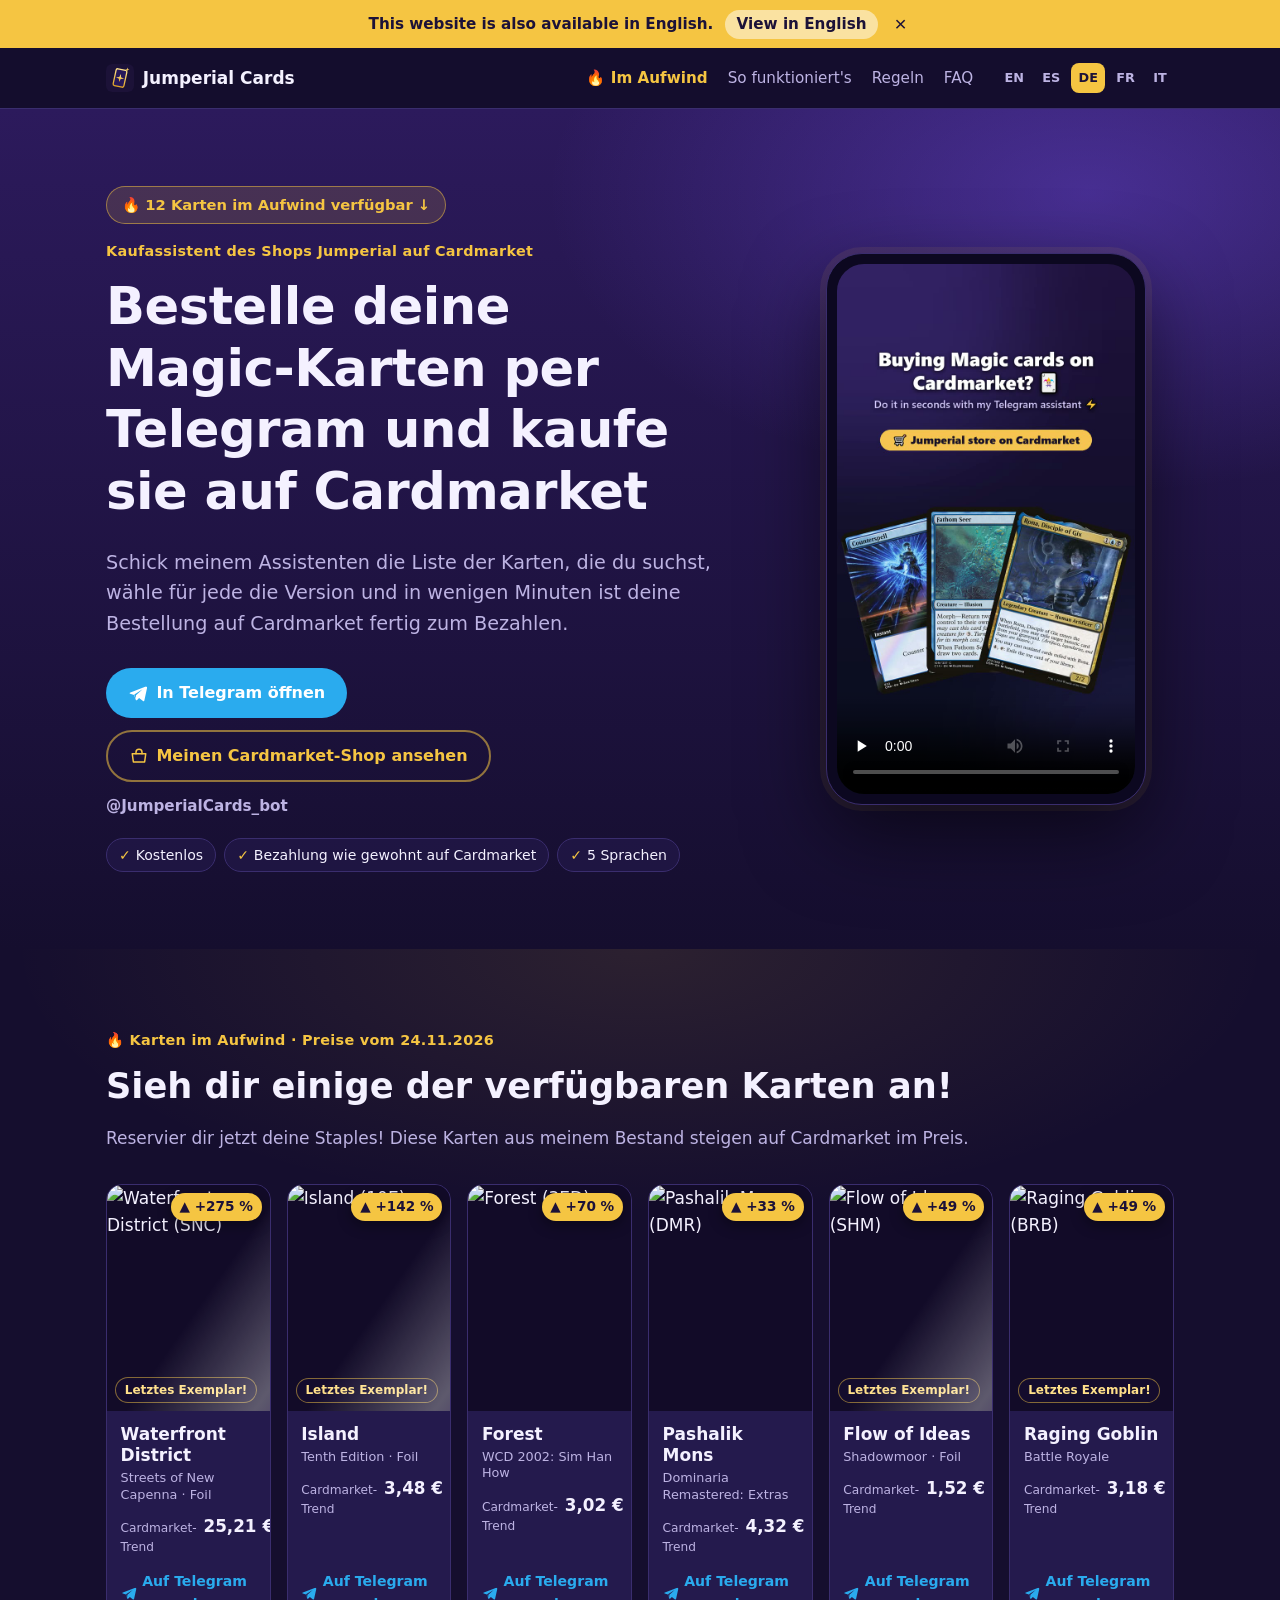
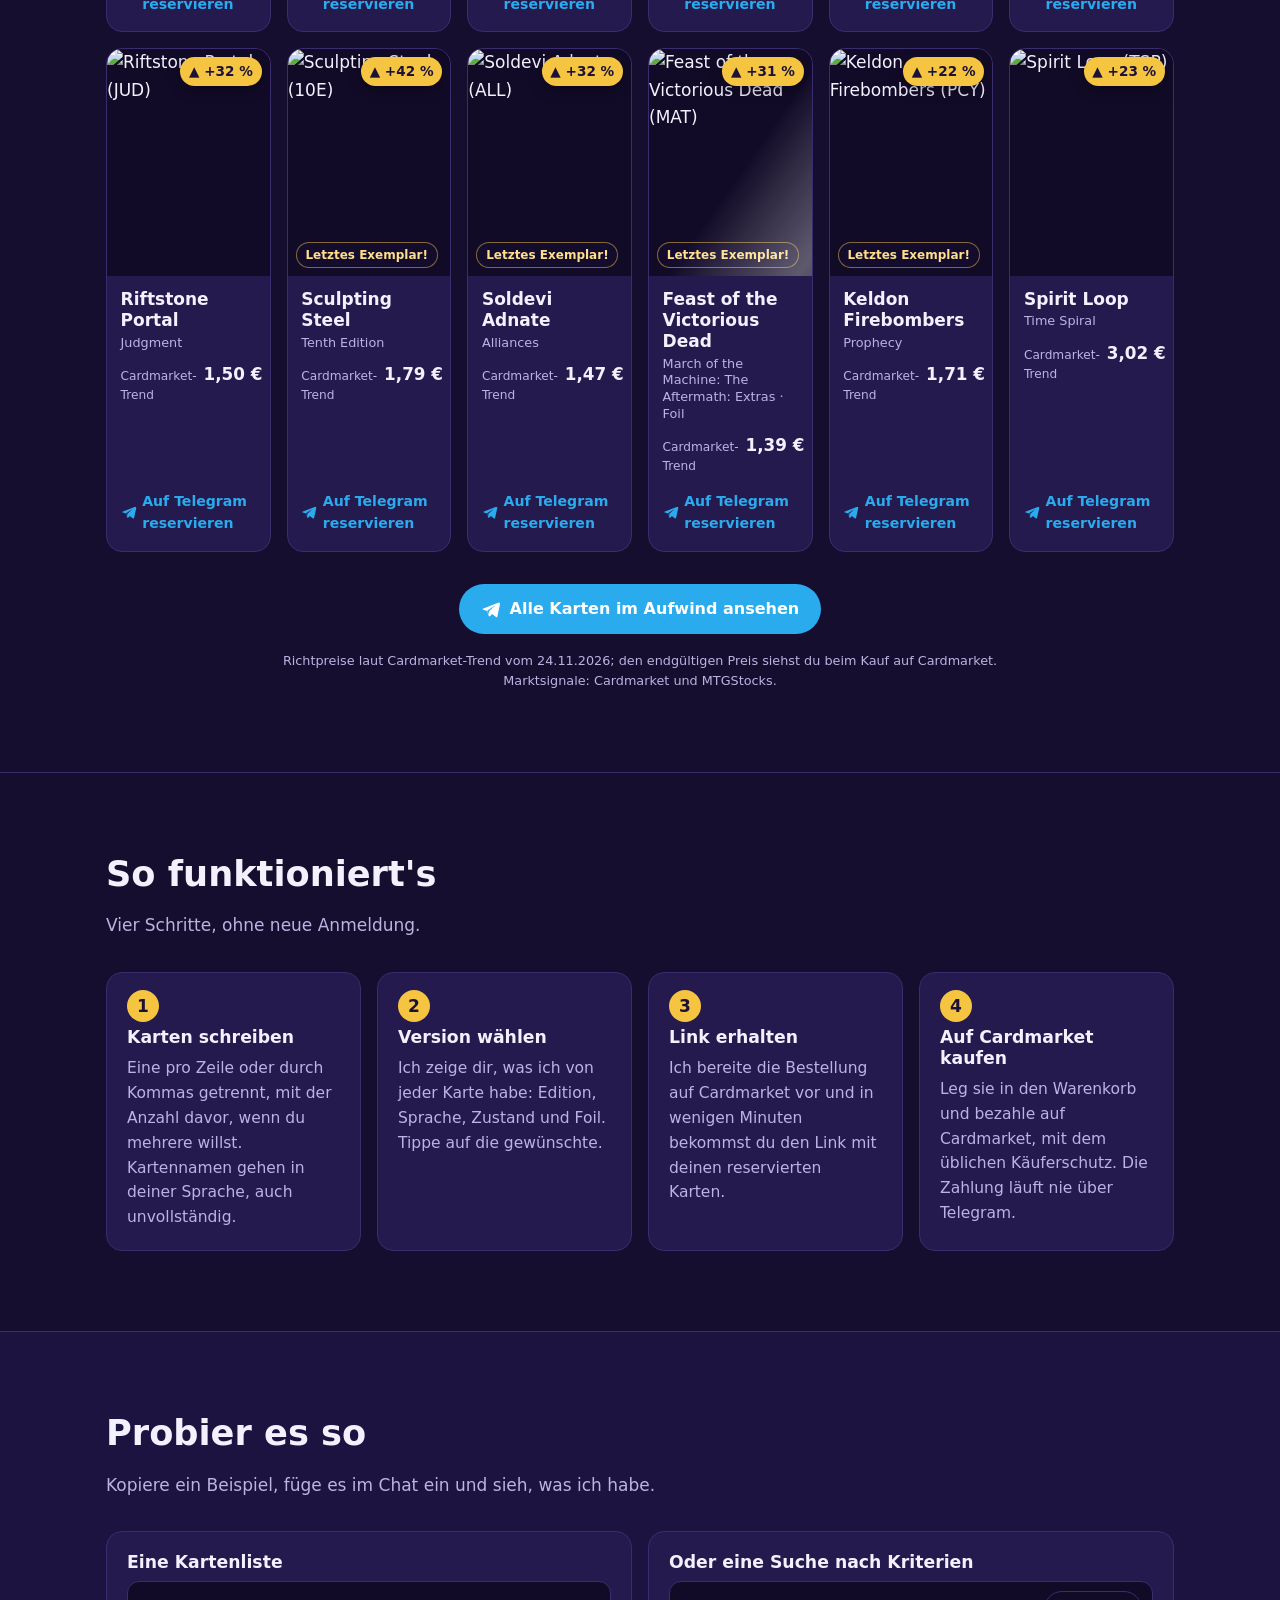
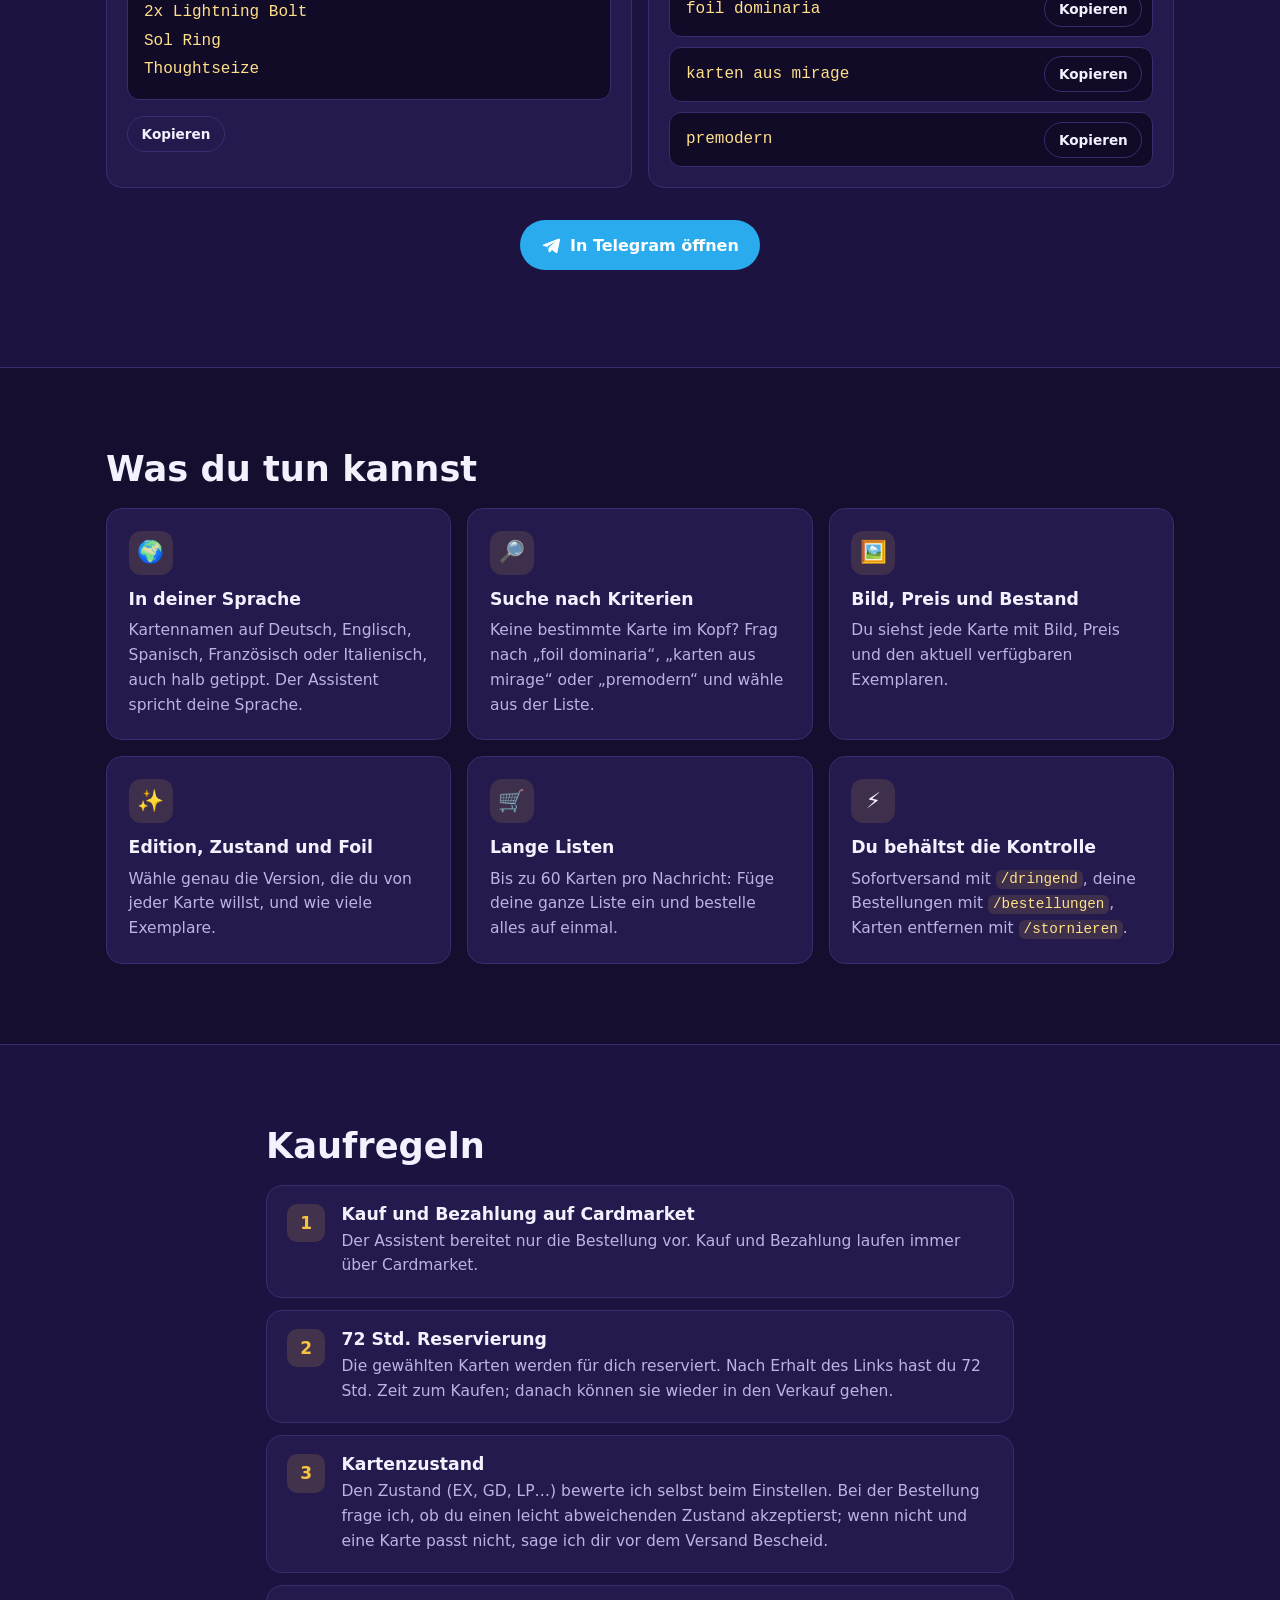
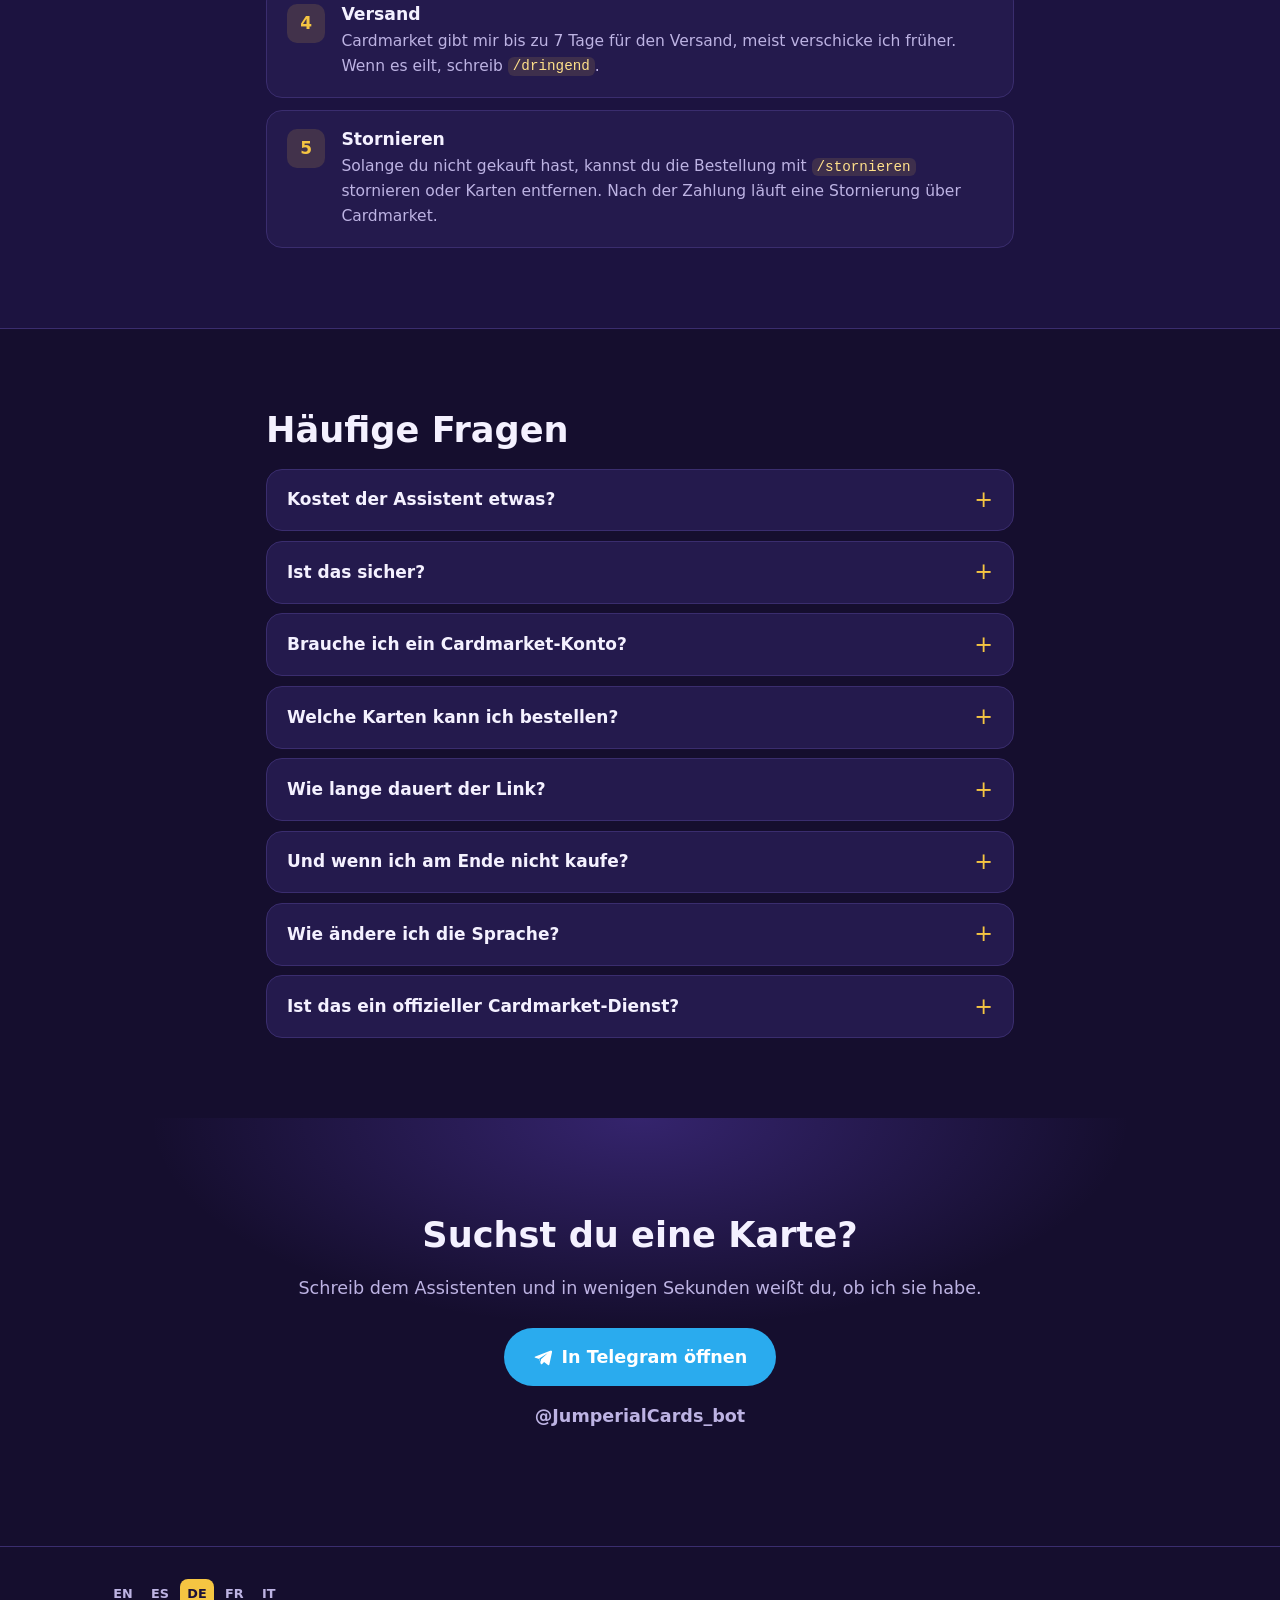
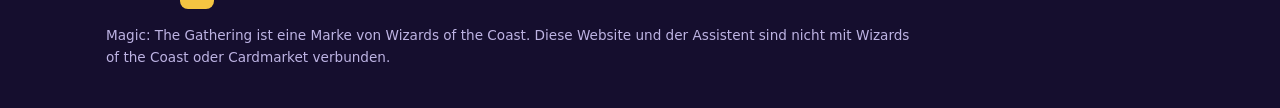
==== de/index.html @ 30778ac0 "Cartas en alza 2026-11-24" ====
<!doctype html>
<html lang="de">
<head>
  <meta charset="utf-8">
  <meta name="viewport" content="width=device-width, initial-scale=1">
  <title>Magic-Karten per Telegram kaufen | Jumperial Cards</title>
  <meta name="description" content="Bestelle Magic: The Gathering Karten per Telegram und kaufe sie auf Cardmarket. Suche in deiner Sprache, wähle Edition und Zustand, Link in Minuten.">
  <link rel="canonical" href="https://juanmalf89.github.io/de/">
  <link rel="alternate" hreflang="en" href="https://juanmalf89.github.io/">
  <link rel="alternate" hreflang="es" href="https://juanmalf89.github.io/es/">
  <link rel="alternate" hreflang="de" href="https://juanmalf89.github.io/de/">
  <link rel="alternate" hreflang="fr" href="https://juanmalf89.github.io/fr/">
  <link rel="alternate" hreflang="it" href="https://juanmalf89.github.io/it/">
  <link rel="alternate" hreflang="x-default" href="https://juanmalf89.github.io/">
  <meta name="google-site-verification" content="25BPM0o8J0Z3zjY5sNuE1cO39l630lTxo5Jso-08-_w">
  <meta name="theme-color" content="#150e2e">
  <meta name="color-scheme" content="dark">
  <link rel="icon" href="../assets/favicon.svg" type="image/svg+xml">
  <link rel="apple-touch-icon" href="../assets/apple-touch-icon.png">
  <meta property="og:type" content="website">
  <meta property="og:site_name" content="Jumperial Cards">
  <meta property="og:title" content="Magic-Karten per Telegram kaufen | Jumperial Cards">
  <meta property="og:description" content="Bestelle Magic: The Gathering Karten per Telegram und kaufe sie auf Cardmarket. Suche in deiner Sprache, wähle Edition und Zustand, Link in Minuten.">
  <meta property="og:url" content="https://juanmalf89.github.io/de/">
  <meta property="og:image" content="https://juanmalf89.github.io/assets/og-de.png">
  <meta property="og:image:width" content="1200">
  <meta property="og:image:height" content="630">
  <meta property="og:locale" content="de_DE">
  <meta property="og:locale:alternate" content="en_GB">
  <meta property="og:locale:alternate" content="es_ES">
  <meta property="og:locale:alternate" content="fr_FR">
  <meta property="og:locale:alternate" content="it_IT">
  <meta name="twitter:card" content="summary_large_image">
  <link rel="stylesheet" href="../assets/style.css">
  <script type="application/ld+json">{"@context": "https://schema.org", "@type": "WebSite", "name": "Jumperial Cards", "url": "https://juanmalf89.github.io/", "inLanguage": "de", "description": "Bestelle Magic: The Gathering Karten per Telegram und kaufe sie auf Cardmarket. Suche in deiner Sprache, wähle Edition und Zustand, Link in Minuten.", "sameAs": ["https://t.me/JumperialCards_bot", "https://www.cardmarket.com/de/Magic/Users/Jumperial/Offers/Singles"]}</script>
  <script type="application/ld+json">{"@context": "https://schema.org", "@type": "FAQPage", "inLanguage": "de", "mainEntity": [{"@type": "Question", "name": "Kostet der Assistent etwas?", "acceptedAnswer": {"@type": "Answer", "text": "Nein. Der Assistent ist kostenlos: Du zahlst nur die Karten und den Versand auf Cardmarket, wie bei jedem Kauf dort."}}, {"@type": "Question", "name": "Ist das sicher?", "acceptedAnswer": {"@type": "Answer", "text": "Die Zahlung läuft nie über Telegram oder den Assistenten. Du kaufst direkt auf Cardmarket, mit dessen Zahlungssystem und Käuferschutz."}}, {"@type": "Question", "name": "Brauche ich ein Cardmarket-Konto?", "acceptedAnswer": {"@type": "Answer", "text": "Ja. Der Link öffnet deine Karten auf Cardmarket, und zum Kaufen brauchst du dort ein Konto."}}, {"@type": "Question", "name": "Welche Karten kann ich bestellen?", "acceptedAnswer": {"@type": "Answer", "text": "Die aus meiner Sammlung. Ich habe viel mehr Karten, als in meinem Cardmarket-Shop zu sehen sind, und der Assistent durchsucht alle. Habe ich eine nicht, sagt er es dir sofort."}}, {"@type": "Question", "name": "Wie lange dauert der Link?", "acceptedAnswer": {"@type": "Answer", "text": "Meist ein paar Minuten. Der Assistent meldet sich im selben Chat, sobald deine Bestellung fertig ist."}}, {"@type": "Question", "name": "Und wenn ich am Ende nicht kaufe?", "acceptedAnswer": {"@type": "Answer", "text": "Kein Problem. Die Reservierung gilt 72 Std. ab Erhalt des Links; danach können die Karten wieder in den Verkauf gehen. Du kannst auch vorher mit /stornieren abbrechen."}}, {"@type": "Question", "name": "Wie ändere ich die Sprache?", "acceptedAnswer": {"@type": "Answer", "text": "Der Assistent nutzt die Sprache deines Telegram. Zum Ändern schreib /sprache."}}, {"@type": "Question", "name": "Ist das ein offizieller Cardmarket-Dienst?", "acceptedAnswer": {"@type": "Answer", "text": "Nein. Es ist der Assistent meines Cardmarket-Shops (Jumperial). Er ist nicht mit Cardmarket oder Wizards of the Coast verbunden."}}]}</script>
</head>
<body>
<div id="langbar" class="langbar" hidden></div>
<header class="top">
  <div class="wrap top-in">
    <a class="brand" href="../de/"><img src="../assets/favicon.svg" alt="" width="28" height="28">Jumperial Cards</a>
    <nav class="links" aria-label="So funktioniert&#x27;s">
      <a href="#hot" class="nav-hot">🔥 Im Aufwind</a><a href="#how">So funktioniert&#x27;s</a><a href="#rules">Regeln</a><a href="#faq">FAQ</a>
    </nav>
    <nav class="langs" aria-label="Language"><a href="../" hreflang="en" lang="en" title="English">EN</a><a href="../es/" hreflang="es" lang="es" title="Español">ES</a><a href="../de/" hreflang="de" lang="de" aria-current="page" title="Deutsch">DE</a><a href="../fr/" hreflang="fr" lang="fr" title="Français">FR</a><a href="../it/" hreflang="it" lang="it" title="Italiano">IT</a></nav>
  </div>
</header>

<main>
  <section class="hero">
    <div class="wrap hero-in">
      <div class="hero-text">
        <a class="hot-pill" href="#hot">🔥 12 Karten im Aufwind verfügbar ↓</a>
        <p class="eyebrow">Kaufassistent des Shops Jumperial auf Cardmarket</p>
        <h1>Bestelle deine Magic-Karten per Telegram und kaufe sie auf Cardmarket</h1>
        <p class="lead">Schick meinem Assistenten die Liste der Karten, die du suchst, wähle für jede die Version und in wenigen Minuten ist deine Bestellung auf Cardmarket fertig zum Bezahlen.</p>
        <div class="ctas">
          <a class="btn btn-tg" href="https://t.me/JumperialCards_bot" rel="noopener"><svg aria-hidden="true" viewBox="0 0 24 24" width="20" height="20"><path fill="currentColor" d="M21.4 4.1 2.9 11.3c-1.3.5-1.2 1.2-.2 1.5l4.7 1.5 1.8 5.6c.2.6.1.9.8.9.5 0 .7-.2 1-.5l2.3-2.2 4.7 3.5c.9.5 1.5.2 1.7-.8l3.1-14.6c.3-1.3-.5-1.9-1.4-1.5ZM9.6 14.6l-.4 4.1-1.6-5 9.9-6.2-7.9 7.1Z"/></svg>In Telegram öffnen</a>
          <a class="btn btn-ghost" href="https://www.cardmarket.com/de/Magic/Users/Jumperial/Offers/Singles" rel="noopener"><svg aria-hidden="true" viewBox="0 0 24 24" width="18" height="18" fill="none" stroke="currentColor" stroke-width="2" stroke-linecap="round" stroke-linejoin="round"><path d="M3 9h18l-1.5 11h-15L3 9Z"/><path d="M8 9V7a4 4 0 0 1 8 0v2"/></svg>Meinen Cardmarket-Shop ansehen</a>
        </div>
        <p class="handle">@JumperialCards_bot</p>
        <ul class="trust"><li>Kostenlos</li><li>Bezahlung wie gewohnt auf Cardmarket</li><li>5 Sprachen</li></ul>
      </div>
      <div class="phone">
        <video controls playsinline preload="none" width="360" height="640"
               poster="../assets/poster-en.jpg" aria-label="Video: So funktioniert der Telegram-Assistent">
          <source src="../assets/bot-en.mp4" type="video/mp4">
        </video>
      </div>
    </div>
  </section>

  <section id="hot" class="section hot">
    <div class="wrap">
      <p class="eyebrow">🔥 Karten im Aufwind · Preise vom 24.11.2026</p>
      <h2>Sieh dir einige der verfügbaren Karten an!</h2>
      <p class="sub">Reservier dir jetzt deine Staples! Diese Karten aus meinem Bestand steigen auf Cardmarket im Preis.</p>
      <ul class="hot-strip"><li class="hot-card foil"><a href="https://t.me/JumperialCards_bot?start=c651382f" rel="noopener" aria-label="Auf Telegram reservieren: Waterfront District (SNC)"><div class="hot-img"><img src="https://cards.scryfall.io/normal/front/f/c/fc312a16-5c10-4fa6-bd72-97407b7e46b7.jpg" alt="Waterfront District (SNC)" width="488" height="680" loading="lazy" decoding="async"><span class="hot-badge" title="Anstieg gegenüber ihrem Durchschnittspreis des letzten Monats">▲ +275 %</span><span class="hot-last">Letztes Exemplar!</span></div><div class="hot-info"><strong>Waterfront District</strong><small>Streets of New Capenna · Foil</small><span class="hot-price"><span>Cardmarket-Trend</span><b>25,21 €</b></span><span class="hot-cta"><svg aria-hidden="true" viewBox="0 0 24 24" width="20" height="20"><path fill="currentColor" d="M21.4 4.1 2.9 11.3c-1.3.5-1.2 1.2-.2 1.5l4.7 1.5 1.8 5.6c.2.6.1.9.8.9.5 0 .7-.2 1-.5l2.3-2.2 4.7 3.5c.9.5 1.5.2 1.7-.8l3.1-14.6c.3-1.3-.5-1.9-1.4-1.5ZM9.6 14.6l-.4 4.1-1.6-5 9.9-6.2-7.9 7.1Z"/></svg>Auf Telegram reservieren</span></div></a></li><li class="hot-card foil"><a href="https://t.me/JumperialCards_bot?start=c16533f" rel="noopener" aria-label="Auf Telegram reservieren: Island (10E)"><div class="hot-img"><img src="https://cards.scryfall.io/normal/front/8/a/8a5328db-c55a-488d-b085-fcfa7be184ca.jpg" alt="Island (10E)" width="488" height="680" loading="lazy" decoding="async"><span class="hot-badge" title="Anstieg gegenüber ihrem Durchschnittspreis des letzten Monats">▲ +142 %</span><span class="hot-last">Letztes Exemplar!</span></div><div class="hot-info"><strong>Island</strong><small>Tenth Edition · Foil</small><span class="hot-price"><span>Cardmarket-Trend</span><b>3,48 €</b></span><span class="hot-cta"><svg aria-hidden="true" viewBox="0 0 24 24" width="20" height="20"><path fill="currentColor" d="M21.4 4.1 2.9 11.3c-1.3.5-1.2 1.2-.2 1.5l4.7 1.5 1.8 5.6c.2.6.1.9.8.9.5 0 .7-.2 1-.5l2.3-2.2 4.7 3.5c.9.5 1.5.2 1.7-.8l3.1-14.6c.3-1.3-.5-1.9-1.4-1.5ZM9.6 14.6l-.4 4.1-1.6-5 9.9-6.2-7.9 7.1Z"/></svg>Auf Telegram reservieren</span></div></a></li><li class="hot-card"><a href="https://t.me/JumperialCards_bot?start=c250042" rel="noopener" aria-label="Auf Telegram reservieren: Forest (3ED)"><div class="hot-img"><img src="https://cards.scryfall.io/normal/front/4/d/4d1e4241-42ef-4b51-8f9b-2ab6aca31dbb.jpg" alt="Forest (3ED)" width="488" height="680" loading="lazy" decoding="async"><span class="hot-badge" title="Anstieg gegenüber ihrem Durchschnittspreis des letzten Monats">▲ +70 %</span></div><div class="hot-info"><strong>Forest</strong><small>WCD 2002: Sim Han How</small><span class="hot-price"><span>Cardmarket-Trend</span><b>3,02 €</b></span><span class="hot-cta"><svg aria-hidden="true" viewBox="0 0 24 24" width="20" height="20"><path fill="currentColor" d="M21.4 4.1 2.9 11.3c-1.3.5-1.2 1.2-.2 1.5l4.7 1.5 1.8 5.6c.2.6.1.9.8.9.5 0 .7-.2 1-.5l2.3-2.2 4.7 3.5c.9.5 1.5.2 1.7-.8l3.1-14.6c.3-1.3-.5-1.9-1.4-1.5ZM9.6 14.6l-.4 4.1-1.6-5 9.9-6.2-7.9 7.1Z"/></svg>Auf Telegram reservieren</span></div></a></li><li class="hot-card"><a href="https://t.me/JumperialCards_bot?start=c688492" rel="noopener" aria-label="Auf Telegram reservieren: Pashalik Mons (DMR)"><div class="hot-img"><img src="https://cards.scryfall.io/normal/front/a/6/a62b7671-efde-40b2-9cb1-76339d614d29.jpg" alt="Pashalik Mons (DMR)" width="488" height="680" loading="lazy" decoding="async"><span class="hot-badge" title="Anstieg gegenüber ihrem Durchschnittspreis des letzten Monats">▲ +33 %</span></div><div class="hot-info"><strong>Pashalik Mons</strong><small>Dominaria Remastered: Extras</small><span class="hot-price"><span>Cardmarket-Trend</span><b>4,32 €</b></span><span class="hot-cta"><svg aria-hidden="true" viewBox="0 0 24 24" width="20" height="20"><path fill="currentColor" d="M21.4 4.1 2.9 11.3c-1.3.5-1.2 1.2-.2 1.5l4.7 1.5 1.8 5.6c.2.6.1.9.8.9.5 0 .7-.2 1-.5l2.3-2.2 4.7 3.5c.9.5 1.5.2 1.7-.8l3.1-14.6c.3-1.3-.5-1.9-1.4-1.5ZM9.6 14.6l-.4 4.1-1.6-5 9.9-6.2-7.9 7.1Z"/></svg>Auf Telegram reservieren</span></div></a></li><li class="hot-card foil"><a href="https://t.me/JumperialCards_bot?start=c19052f" rel="noopener" aria-label="Auf Telegram reservieren: Flow of Ideas (SHM)"><div class="hot-img"><img src="https://cards.scryfall.io/normal/front/3/1/3194d88d-6f2c-47ed-ad9c-d55bb1858e79.jpg" alt="Flow of Ideas (SHM)" width="488" height="680" loading="lazy" decoding="async"><span class="hot-badge" title="Anstieg gegenüber ihrem Durchschnittspreis des letzten Monats">▲ +49 %</span><span class="hot-last">Letztes Exemplar!</span></div><div class="hot-info"><strong>Flow of Ideas</strong><small>Shadowmoor · Foil</small><span class="hot-price"><span>Cardmarket-Trend</span><b>1,52 €</b></span><span class="hot-cta"><svg aria-hidden="true" viewBox="0 0 24 24" width="20" height="20"><path fill="currentColor" d="M21.4 4.1 2.9 11.3c-1.3.5-1.2 1.2-.2 1.5l4.7 1.5 1.8 5.6c.2.6.1.9.8.9.5 0 .7-.2 1-.5l2.3-2.2 4.7 3.5c.9.5 1.5.2 1.7-.8l3.1-14.6c.3-1.3-.5-1.9-1.4-1.5ZM9.6 14.6l-.4 4.1-1.6-5 9.9-6.2-7.9 7.1Z"/></svg>Auf Telegram reservieren</span></div></a></li><li class="hot-card"><a href="https://t.me/JumperialCards_bot?start=c14662" rel="noopener" aria-label="Auf Telegram reservieren: Raging Goblin (BRB)"><div class="hot-img"><img src="https://cards.scryfall.io/normal/front/a/b/ab3bbe29-7cfc-4174-aea2-235a6e230836.jpg" alt="Raging Goblin (BRB)" width="488" height="680" loading="lazy" decoding="async"><span class="hot-badge" title="Anstieg gegenüber ihrem Durchschnittspreis des letzten Monats">▲ +49 %</span><span class="hot-last">Letztes Exemplar!</span></div><div class="hot-info"><strong>Raging Goblin</strong><small>Battle Royale</small><span class="hot-price"><span>Cardmarket-Trend</span><b>3,18 €</b></span><span class="hot-cta"><svg aria-hidden="true" viewBox="0 0 24 24" width="20" height="20"><path fill="currentColor" d="M21.4 4.1 2.9 11.3c-1.3.5-1.2 1.2-.2 1.5l4.7 1.5 1.8 5.6c.2.6.1.9.8.9.5 0 .7-.2 1-.5l2.3-2.2 4.7 3.5c.9.5 1.5.2 1.7-.8l3.1-14.6c.3-1.3-.5-1.9-1.4-1.5ZM9.6 14.6l-.4 4.1-1.6-5 9.9-6.2-7.9 7.1Z"/></svg>Auf Telegram reservieren</span></div></a></li><li class="hot-card"><a href="https://t.me/JumperialCards_bot?start=c2269" rel="noopener" aria-label="Auf Telegram reservieren: Riftstone Portal (JUD)"><div class="hot-img"><img src="https://cards.scryfall.io/normal/front/9/2/92ece630-e484-4221-911f-e32048894f23.jpg" alt="Riftstone Portal (JUD)" width="488" height="680" loading="lazy" decoding="async"><span class="hot-badge" title="Anstieg gegenüber ihrem Durchschnittspreis des letzten Monats">▲ +32 %</span></div><div class="hot-info"><strong>Riftstone Portal</strong><small>Judgment</small><span class="hot-price"><span>Cardmarket-Trend</span><b>1,50 €</b></span><span class="hot-cta"><svg aria-hidden="true" viewBox="0 0 24 24" width="20" height="20"><path fill="currentColor" d="M21.4 4.1 2.9 11.3c-1.3.5-1.2 1.2-.2 1.5l4.7 1.5 1.8 5.6c.2.6.1.9.8.9.5 0 .7-.2 1-.5l2.3-2.2 4.7 3.5c.9.5 1.5.2 1.7-.8l3.1-14.6c.3-1.3-.5-1.9-1.4-1.5ZM9.6 14.6l-.4 4.1-1.6-5 9.9-6.2-7.9 7.1Z"/></svg>Auf Telegram reservieren</span></div></a></li><li class="hot-card"><a href="https://t.me/JumperialCards_bot?start=c16506" rel="noopener" aria-label="Auf Telegram reservieren: Sculpting Steel (10E)"><div class="hot-img"><img src="https://cards.scryfall.io/normal/front/4/1/41368983-14f8-4efa-bb60-b0a7ceb3d021.jpg" alt="Sculpting Steel (10E)" width="488" height="680" loading="lazy" decoding="async"><span class="hot-badge" title="Anstieg gegenüber ihrem Durchschnittspreis des letzten Monats">▲ +42 %</span><span class="hot-last">Letztes Exemplar!</span></div><div class="hot-info"><strong>Sculpting Steel</strong><small>Tenth Edition</small><span class="hot-price"><span>Cardmarket-Trend</span><b>1,79 €</b></span><span class="hot-cta"><svg aria-hidden="true" viewBox="0 0 24 24" width="20" height="20"><path fill="currentColor" d="M21.4 4.1 2.9 11.3c-1.3.5-1.2 1.2-.2 1.5l4.7 1.5 1.8 5.6c.2.6.1.9.8.9.5 0 .7-.2 1-.5l2.3-2.2 4.7 3.5c.9.5 1.5.2 1.7-.8l3.1-14.6c.3-1.3-.5-1.9-1.4-1.5ZM9.6 14.6l-.4 4.1-1.6-5 9.9-6.2-7.9 7.1Z"/></svg>Auf Telegram reservieren</span></div></a></li><li class="hot-card"><a href="https://t.me/JumperialCards_bot?start=c7877" rel="noopener" aria-label="Auf Telegram reservieren: Soldevi Adnate (ALL)"><div class="hot-img"><img src="https://cards.scryfall.io/normal/front/8/b/8b2651b0-1ab2-4d7e-834f-7505797da474.jpg" alt="Soldevi Adnate (ALL)" width="488" height="680" loading="lazy" decoding="async"><span class="hot-badge" title="Anstieg gegenüber ihrem Durchschnittspreis des letzten Monats">▲ +32 %</span><span class="hot-last">Letztes Exemplar!</span></div><div class="hot-info"><strong>Soldevi Adnate</strong><small>Alliances</small><span class="hot-price"><span>Cardmarket-Trend</span><b>1,47 €</b></span><span class="hot-cta"><svg aria-hidden="true" viewBox="0 0 24 24" width="20" height="20"><path fill="currentColor" d="M21.4 4.1 2.9 11.3c-1.3.5-1.2 1.2-.2 1.5l4.7 1.5 1.8 5.6c.2.6.1.9.8.9.5 0 .7-.2 1-.5l2.3-2.2 4.7 3.5c.9.5 1.5.2 1.7-.8l3.1-14.6c.3-1.3-.5-1.9-1.4-1.5ZM9.6 14.6l-.4 4.1-1.6-5 9.9-6.2-7.9 7.1Z"/></svg>Auf Telegram reservieren</span></div></a></li><li class="hot-card foil"><a href="https://t.me/JumperialCards_bot?start=c710575f" rel="noopener" aria-label="Auf Telegram reservieren: Feast of the Victorious Dead (MAT)"><div class="hot-img"><img src="https://cards.scryfall.io/normal/front/2/a/2ac806b3-17d2-4671-b4ca-0a8b85482bdc.jpg" alt="Feast of the Victorious Dead (MAT)" width="488" height="680" loading="lazy" decoding="async"><span class="hot-badge" title="Anstieg gegenüber ihrem Durchschnittspreis des letzten Monats">▲ +31 %</span><span class="hot-last">Letztes Exemplar!</span></div><div class="hot-info"><strong>Feast of the Victorious Dead</strong><small>March of the Machine: The Aftermath: Extras · Foil</small><span class="hot-price"><span>Cardmarket-Trend</span><b>1,39 €</b></span><span class="hot-cta"><svg aria-hidden="true" viewBox="0 0 24 24" width="20" height="20"><path fill="currentColor" d="M21.4 4.1 2.9 11.3c-1.3.5-1.2 1.2-.2 1.5l4.7 1.5 1.8 5.6c.2.6.1.9.8.9.5 0 .7-.2 1-.5l2.3-2.2 4.7 3.5c.9.5 1.5.2 1.7-.8l3.1-14.6c.3-1.3-.5-1.9-1.4-1.5ZM9.6 14.6l-.4 4.1-1.6-5 9.9-6.2-7.9 7.1Z"/></svg>Auf Telegram reservieren</span></div></a></li><li class="hot-card"><a href="https://t.me/JumperialCards_bot?start=c3988" rel="noopener" aria-label="Auf Telegram reservieren: Keldon Firebombers (PCY)"><div class="hot-img"><img src="https://cards.scryfall.io/normal/front/d/3/d3fc78b5-c259-4c67-810c-99655e72c2da.jpg" alt="Keldon Firebombers (PCY)" width="488" height="680" loading="lazy" decoding="async"><span class="hot-badge" title="Anstieg gegenüber ihrem Durchschnittspreis des letzten Monats">▲ +22 %</span><span class="hot-last">Letztes Exemplar!</span></div><div class="hot-info"><strong>Keldon Firebombers</strong><small>Prophecy</small><span class="hot-price"><span>Cardmarket-Trend</span><b>1,71 €</b></span><span class="hot-cta"><svg aria-hidden="true" viewBox="0 0 24 24" width="20" height="20"><path fill="currentColor" d="M21.4 4.1 2.9 11.3c-1.3.5-1.2 1.2-.2 1.5l4.7 1.5 1.8 5.6c.2.6.1.9.8.9.5 0 .7-.2 1-.5l2.3-2.2 4.7 3.5c.9.5 1.5.2 1.7-.8l3.1-14.6c.3-1.3-.5-1.9-1.4-1.5ZM9.6 14.6l-.4 4.1-1.6-5 9.9-6.2-7.9 7.1Z"/></svg>Auf Telegram reservieren</span></div></a></li><li class="hot-card"><a href="https://t.me/JumperialCards_bot?start=c13987" rel="noopener" aria-label="Auf Telegram reservieren: Spirit Loop (TSP)"><div class="hot-img"><img src="https://cards.scryfall.io/normal/front/3/1/31ffb2e6-b1bc-41c5-9e52-294c060b1d45.jpg" alt="Spirit Loop (TSP)" width="488" height="680" loading="lazy" decoding="async"><span class="hot-badge" title="Anstieg gegenüber ihrem Durchschnittspreis des letzten Monats">▲ +23 %</span></div><div class="hot-info"><strong>Spirit Loop</strong><small>Time Spiral</small><span class="hot-price"><span>Cardmarket-Trend</span><b>3,02 €</b></span><span class="hot-cta"><svg aria-hidden="true" viewBox="0 0 24 24" width="20" height="20"><path fill="currentColor" d="M21.4 4.1 2.9 11.3c-1.3.5-1.2 1.2-.2 1.5l4.7 1.5 1.8 5.6c.2.6.1.9.8.9.5 0 .7-.2 1-.5l2.3-2.2 4.7 3.5c.9.5 1.5.2 1.7-.8l3.1-14.6c.3-1.3-.5-1.9-1.4-1.5ZM9.6 14.6l-.4 4.1-1.6-5 9.9-6.2-7.9 7.1Z"/></svg>Auf Telegram reservieren</span></div></a></li></ul>
      <p class="center"><a class="btn btn-tg" href="https://t.me/JumperialCards_bot?start=trending" rel="noopener"><svg aria-hidden="true" viewBox="0 0 24 24" width="20" height="20"><path fill="currentColor" d="M21.4 4.1 2.9 11.3c-1.3.5-1.2 1.2-.2 1.5l4.7 1.5 1.8 5.6c.2.6.1.9.8.9.5 0 .7-.2 1-.5l2.3-2.2 4.7 3.5c.9.5 1.5.2 1.7-.8l3.1-14.6c.3-1.3-.5-1.9-1.4-1.5ZM9.6 14.6l-.4 4.1-1.6-5 9.9-6.2-7.9 7.1Z"/></svg>Alle Karten im Aufwind ansehen</a></p>
      <p class="hot-note">Richtpreise laut Cardmarket-Trend vom 24.11.2026; den endgültigen Preis siehst du beim Kauf auf Cardmarket. Marktsignale: Cardmarket und MTGStocks.</p>
    </div>
  </section>

  <section id="how" class="section">
    <div class="wrap">
      <h2>So funktioniert&#x27;s</h2>
      <p class="sub">Vier Schritte, ohne neue Anmeldung.</p>
      <ol class="steps"><li><h3>Karten schreiben</h3><p>Eine pro Zeile oder durch Kommas getrennt, mit der Anzahl davor, wenn du mehrere willst. Kartennamen gehen in deiner Sprache, auch unvollständig.</p></li><li><h3>Version wählen</h3><p>Ich zeige dir, was ich von jeder Karte habe: Edition, Sprache, Zustand und Foil. Tippe auf die gewünschte.</p></li><li><h3>Link erhalten</h3><p>Ich bereite die Bestellung auf Cardmarket vor und in wenigen Minuten bekommst du den Link mit deinen reservierten Karten.</p></li><li><h3>Auf Cardmarket kaufen</h3><p>Leg sie in den Warenkorb und bezahle auf Cardmarket, mit dem üblichen Käuferschutz. Die Zahlung läuft nie über Telegram.</p></li></ol>
    </div>
  </section>

  <section class="section alt">
    <div class="wrap">
      <h2>Probier es so</h2>
      <p class="sub">Kopiere ein Beispiel, füge es im Chat ein und sieh, was ich habe.</p>
      <div class="try">
        <div class="try-card">
          <h3>Eine Kartenliste</h3>
          <pre><code>2x Lightning Bolt
Sol Ring
Thoughtseize</code></pre>
          <button type="button" class="copy" data-copy="2x Lightning Bolt
Sol Ring
Thoughtseize">Kopieren</button>
        </div>
        <div class="try-card">
          <h3>Oder eine Suche nach Kriterien</h3>
          <ul class="queries"><li><code>foil dominaria</code><button type="button" class="copy" data-copy="foil dominaria">Kopieren</button></li><li><code>karten aus mirage</code><button type="button" class="copy" data-copy="karten aus mirage">Kopieren</button></li><li><code>premodern</code><button type="button" class="copy" data-copy="premodern">Kopieren</button></li></ul>
        </div>
      </div>
      <p class="center"><a class="btn btn-tg" href="https://t.me/JumperialCards_bot" rel="noopener"><svg aria-hidden="true" viewBox="0 0 24 24" width="20" height="20"><path fill="currentColor" d="M21.4 4.1 2.9 11.3c-1.3.5-1.2 1.2-.2 1.5l4.7 1.5 1.8 5.6c.2.6.1.9.8.9.5 0 .7-.2 1-.5l2.3-2.2 4.7 3.5c.9.5 1.5.2 1.7-.8l3.1-14.6c.3-1.3-.5-1.9-1.4-1.5ZM9.6 14.6l-.4 4.1-1.6-5 9.9-6.2-7.9 7.1Z"/></svg>In Telegram öffnen</a></p>
    </div>
  </section>

  <section class="section">
    <div class="wrap">
      <h2>Was du tun kannst</h2>
      <ul class="features"><li><span class="ico" aria-hidden="true">🌍</span><h3>In deiner Sprache</h3><p>Kartennamen auf Deutsch, Englisch, Spanisch, Französisch oder Italienisch, auch halb getippt. Der Assistent spricht deine Sprache.</p></li><li><span class="ico" aria-hidden="true">🔎</span><h3>Suche nach Kriterien</h3><p>Keine bestimmte Karte im Kopf? Frag nach „foil dominaria“, „karten aus mirage“ oder „premodern“ und wähle aus der Liste.</p></li><li><span class="ico" aria-hidden="true">🖼️</span><h3>Bild, Preis und Bestand</h3><p>Du siehst jede Karte mit Bild, Preis und den aktuell verfügbaren Exemplaren.</p></li><li><span class="ico" aria-hidden="true">✨</span><h3>Edition, Zustand und Foil</h3><p>Wähle genau die Version, die du von jeder Karte willst, und wie viele Exemplare.</p></li><li><span class="ico" aria-hidden="true">🛒</span><h3>Lange Listen</h3><p>Bis zu 60 Karten pro Nachricht: Füge deine ganze Liste ein und bestelle alles auf einmal.</p></li><li><span class="ico" aria-hidden="true">⚡</span><h3>Du behältst die Kontrolle</h3><p>Sofortversand mit <code>/dringend</code>, deine Bestellungen mit <code>/bestellungen</code>, Karten entfernen mit <code>/stornieren</code>.</p></li></ul>
    </div>
  </section>

  <section id="rules" class="section alt">
    <div class="wrap narrow">
      <h2>Kaufregeln</h2>
      <ol class="rules"><li><h3>Kauf und Bezahlung auf Cardmarket</h3><p>Der Assistent bereitet nur die Bestellung vor. Kauf und Bezahlung laufen immer über Cardmarket.</p></li><li><h3>72 Std. Reservierung</h3><p>Die gewählten Karten werden für dich reserviert. Nach Erhalt des Links hast du 72 Std. Zeit zum Kaufen; danach können sie wieder in den Verkauf gehen.</p></li><li><h3>Kartenzustand</h3><p>Den Zustand (EX, GD, LP…) bewerte ich selbst beim Einstellen. Bei der Bestellung frage ich, ob du einen leicht abweichenden Zustand akzeptierst; wenn nicht und eine Karte passt nicht, sage ich dir vor dem Versand Bescheid.</p></li><li><h3>Versand</h3><p>Cardmarket gibt mir bis zu 7 Tage für den Versand, meist verschicke ich früher. Wenn es eilt, schreib <code>/dringend</code>.</p></li><li><h3>Stornieren</h3><p>Solange du nicht gekauft hast, kannst du die Bestellung mit <code>/stornieren</code> stornieren oder Karten entfernen. Nach der Zahlung läuft eine Stornierung über Cardmarket.</p></li></ol>
    </div>
  </section>

  <section id="faq" class="section">
    <div class="wrap narrow">
      <h2>Häufige Fragen</h2>
      <div class="faq"><details><summary>Kostet der Assistent etwas?</summary><p>Nein. Der Assistent ist kostenlos: Du zahlst nur die Karten und den Versand auf Cardmarket, wie bei jedem Kauf dort.</p></details><details><summary>Ist das sicher?</summary><p>Die Zahlung läuft nie über Telegram oder den Assistenten. Du kaufst direkt auf Cardmarket, mit dessen Zahlungssystem und Käuferschutz.</p></details><details><summary>Brauche ich ein Cardmarket-Konto?</summary><p>Ja. Der Link öffnet deine Karten auf Cardmarket, und zum Kaufen brauchst du dort ein Konto.</p></details><details><summary>Welche Karten kann ich bestellen?</summary><p>Die aus meiner Sammlung. Ich habe viel mehr Karten, als in meinem Cardmarket-Shop zu sehen sind, und der Assistent durchsucht alle. Habe ich eine nicht, sagt er es dir sofort.</p></details><details><summary>Wie lange dauert der Link?</summary><p>Meist ein paar Minuten. Der Assistent meldet sich im selben Chat, sobald deine Bestellung fertig ist.</p></details><details><summary>Und wenn ich am Ende nicht kaufe?</summary><p>Kein Problem. Die Reservierung gilt 72 Std. ab Erhalt des Links; danach können die Karten wieder in den Verkauf gehen. Du kannst auch vorher mit <code>/stornieren</code> abbrechen.</p></details><details><summary>Wie ändere ich die Sprache?</summary><p>Der Assistent nutzt die Sprache deines Telegram. Zum Ändern schreib <code>/sprache</code>.</p></details><details><summary>Ist das ein offizieller Cardmarket-Dienst?</summary><p>Nein. Es ist der Assistent meines Cardmarket-Shops (Jumperial). Er ist nicht mit Cardmarket oder Wizards of the Coast verbunden.</p></details></div>
    </div>
  </section>

  <section class="final">
    <div class="wrap">
      <h2>Suchst du eine Karte?</h2>
      <p>Schreib dem Assistenten und in wenigen Sekunden weißt du, ob ich sie habe.</p>
      <a class="btn btn-tg btn-big" href="https://t.me/JumperialCards_bot" rel="noopener"><svg aria-hidden="true" viewBox="0 0 24 24" width="20" height="20"><path fill="currentColor" d="M21.4 4.1 2.9 11.3c-1.3.5-1.2 1.2-.2 1.5l4.7 1.5 1.8 5.6c.2.6.1.9.8.9.5 0 .7-.2 1-.5l2.3-2.2 4.7 3.5c.9.5 1.5.2 1.7-.8l3.1-14.6c.3-1.3-.5-1.9-1.4-1.5ZM9.6 14.6l-.4 4.1-1.6-5 9.9-6.2-7.9 7.1Z"/></svg>In Telegram öffnen</a>
      <p class="handle">@JumperialCards_bot</p>
    </div>
  </section>
</main>

<footer class="foot">
  <div class="wrap">
    <nav class="langs" aria-label="Language"><a href="../" hreflang="en" lang="en" title="English">EN</a><a href="../es/" hreflang="es" lang="es" title="Español">ES</a><a href="../de/" hreflang="de" lang="de" aria-current="page" title="Deutsch">DE</a><a href="../fr/" hreflang="fr" lang="fr" title="Français">FR</a><a href="../it/" hreflang="it" lang="it" title="Italiano">IT</a></nav>
    <p>Magic: The Gathering ist eine Marke von Wizards of the Coast. Diese Website und der Assistent sind nicht mit Wizards of the Coast oder Cardmarket verbunden.</p>
  </div>
</footer>

<script>
(function () {
  // Copiar ejemplos al portapapeles
  document.querySelectorAll("button.copy").forEach(function (b) {
    b.addEventListener("click", function () {
      var done = function () { b.textContent = "Kopiert";
        setTimeout(function () { b.textContent = "Kopieren"; }, 1500); };
      if (navigator.clipboard) navigator.clipboard.writeText(b.dataset.copy).then(done, function () {});
    });
  });
  // Sugerir el idioma del navegador (sin redirigir: mejor para Google y para quien quiera quedarse)
  var other = {"en": {"href": "../", "text": "This website is also available in English.", "btn": "View in English"}, "es": {"href": "../es/", "text": "Esta web también está en español.", "btn": "Ver en español"}, "fr": {"href": "../fr/", "text": "Ce site existe aussi en français.", "btn": "Voir en français"}, "it": {"href": "../it/", "text": "Questo sito è disponibile anche in italiano.", "btn": "Vedi in italiano"}};
  try { if (localStorage.getItem("langbar-off")) return; } catch (e) {}
  var prefs = (navigator.languages || [navigator.language || ""]).map(function (l) { return l.slice(0, 2).toLowerCase(); });
  var cur = document.documentElement.lang, pick = null;
  for (var i = 0; i < prefs.length; i++) { if (prefs[i] === cur) return; if (other[prefs[i]]) { pick = prefs[i]; break; } }
  if (!pick) return;
  var bar = document.getElementById("langbar"), o = other[pick];
  bar.lang = pick;
  bar.innerHTML = '<span></span><a></a><button type="button" aria-label="×">×</button>';
  bar.querySelector("span").textContent = o.text;
  var a = bar.querySelector("a"); a.href = o.href; a.textContent = o.btn; a.hreflang = pick;
  bar.querySelector("button").onclick = function () {
    bar.hidden = true; try { localStorage.setItem("langbar-off", "1"); } catch (e) {}
  };
  bar.hidden = false;
})();
</script>
</body>
</html>
---- assets/style.css ----
:root {
  --bg: #150e2e;
  --bg-2: #1c1340;
  --surface: #241a4d;
  --line: #3a2d6e;
  --text: #f4f1ff;
  --muted: #bdb3e3;
  --gold: #f5c542;
  --gold-ink: #1c1238;
  --tg: #2aabee;
  --tg-hover: #1e96d4;
  --radius: 16px;
  --font: system-ui, -apple-system, "Segoe UI", Roboto, "Helvetica Neue", Arial, sans-serif;
  color-scheme: dark;
}

* { box-sizing: border-box; }
html { scroll-behavior: smooth; -webkit-text-size-adjust: 100%; }
body {
  margin: 0;
  background: var(--bg);
  color: var(--text);
  font: 17px/1.6 var(--font);
  overflow-x: hidden;
}
img, video { max-width: 100%; display: block; }
a { color: var(--gold); }
h1, h2, h3 { line-height: 1.2; margin: 0 0 .5em; text-wrap: balance; }
h2 { font-size: clamp(1.6rem, 3.5vw, 2.2rem); font-weight: 800; }
h3 { font-size: 1.08rem; font-weight: 700; }
p { margin: 0 0 1em; }
code {
  font: .92em/1.4 ui-monospace, "Cascadia Mono", Consolas, monospace;
  background: rgba(245, 197, 66, .12);
  color: #ffe08a;
  padding: .1em .35em;
  border-radius: 6px;
}
:focus-visible { outline: 3px solid var(--gold); outline-offset: 3px; border-radius: 6px; }

.wrap { width: min(1100px, 100%); margin: 0 auto; padding: 0 16px; }
.narrow { width: min(780px, 100%); }
.center { text-align: center; margin-top: 2rem; }

/* ---------- barra de idioma sugerido */
.langbar {
  display: flex; gap: .75rem; align-items: center; justify-content: center; flex-wrap: wrap;
  padding: .6rem 16px; background: var(--gold); color: var(--gold-ink); font-size: .95rem; font-weight: 600;
}
.langbar[hidden] { display: none; }
.langbar a { color: var(--gold-ink); background: rgba(255, 255, 255, .5); padding: .15rem .7rem; border-radius: 99px; text-decoration: none; }
.langbar button { background: none; border: 0; font-size: 1.3rem; line-height: 1; cursor: pointer; color: var(--gold-ink); padding: 0 .3rem; }

/* ---------- cabecera */
.top {
  position: sticky; top: 0; z-index: 10;
  background: rgba(21, 14, 46, .88);
  backdrop-filter: blur(10px);
  border-bottom: 1px solid var(--line);
}
.top-in { display: flex; align-items: center; gap: 1.5rem; min-height: 60px; }
.brand { display: flex; align-items: center; gap: .55rem; color: var(--text); font-weight: 800; text-decoration: none; white-space: nowrap; }
.links { display: flex; gap: 1.25rem; margin-left: auto; }
.links a { color: var(--muted); text-decoration: none; font-size: .95rem; }
.links a:hover { color: var(--text); }
.langs { display: flex; gap: .25rem; }
.langs a {
  color: var(--muted); text-decoration: none; font-size: .8rem; font-weight: 700;
  padding: .3rem .45rem; border-radius: 8px;
}
.langs a:hover { color: var(--text); background: var(--surface); }
.langs a[aria-current="page"] { color: var(--gold-ink); background: var(--gold); }
@media (max-width: 760px) {
  .links { display: none; }
  .top-in { justify-content: space-between; gap: .5rem; }
  .brand { font-size: .95rem; }
  .langs a { padding: .3rem .35rem; }
}

/* ---------- portada */
.hero {
  background:
    radial-gradient(900px 500px at 85% 10%, rgba(126, 87, 255, .35), transparent 60%),
    linear-gradient(180deg, #2c1a5c 0%, var(--bg) 100%);
  padding: clamp(2.5rem, 6vw, 5rem) 0;
}
.hero-in { display: grid; grid-template-columns: 1.25fr .75fr; gap: clamp(2rem, 5vw, 4rem); align-items: center; }
.eyebrow { color: var(--gold); font-weight: 700; font-size: .9rem; letter-spacing: .02em; margin-bottom: .8rem; }
h1 { font-size: clamp(2rem, 5vw, 3.2rem); font-weight: 850; letter-spacing: -.01em; }
.lead { font-size: clamp(1.05rem, 2vw, 1.2rem); color: var(--muted); max-width: 38em; }
.ctas { display: flex; flex-wrap: wrap; gap: .75rem; margin: 1.75rem 0 .75rem; }
.handle { color: var(--muted); font-size: .95rem; font-weight: 600; margin: 0 0 1.25rem; }
.trust { list-style: none; padding: 0; margin: 0; display: flex; flex-wrap: wrap; gap: .5rem; }
.trust li {
  font-size: .88rem; padding: .3rem .75rem; border-radius: 99px;
  border: 1px solid var(--line); background: rgba(36, 26, 77, .6); color: var(--text);
}
.trust li::before { content: "✓ "; color: var(--gold); font-weight: 800; }

.phone {
  justify-self: center; width: min(320px, 100%);
  padding: 10px; border-radius: 36px;
  background: #0c0820; border: 1px solid var(--line);
  box-shadow: 0 30px 80px rgba(0, 0, 0, .55), 0 0 0 6px rgba(245, 197, 66, .08);
}
.phone video { width: 100%; height: auto; aspect-ratio: 9 / 16; border-radius: 27px; background: #0c0820; }

@media (max-width: 860px) {
  .hero-in { grid-template-columns: 1fr; }
  .phone { width: min(300px, 82vw); }
}

/* ---------- botones */
.btn {
  display: inline-flex; align-items: center; justify-content: center; gap: .55rem;
  min-height: 50px; padding: .7rem 1.35rem; border-radius: 99px;
  font-weight: 700; font-size: 1rem; text-decoration: none; cursor: pointer;
  transition: background .15s, transform .15s, border-color .15s;
}
.btn:active { transform: translateY(1px); }
.btn-tg { background: var(--tg); color: #fff; }
.btn-tg:hover { background: var(--tg-hover); }
.btn-ghost { color: var(--gold); border: 2px solid rgba(245, 197, 66, .55); }
.btn-ghost:hover { border-color: var(--gold); background: rgba(245, 197, 66, .08); }
.btn-big { min-height: 58px; font-size: 1.1rem; padding: .8rem 1.8rem; }
@media (max-width: 480px) { .ctas .btn { width: 100%; } }

/* ---------- secciones */
.section { padding: clamp(3rem, 7vw, 5rem) 0; }
.section.alt { background: var(--bg-2); border-block: 1px solid var(--line); }
.sub { color: var(--muted); margin-bottom: 2rem; }

.steps { list-style: none; counter-reset: s; padding: 0; margin: 0; display: grid; grid-template-columns: repeat(4, 1fr); gap: 1rem; }
.steps li {
  counter-increment: s; position: relative;
  background: var(--surface); border: 1px solid var(--line); border-radius: var(--radius);
  padding: 3.4rem 1.25rem 1.25rem;
}
.steps li::before {
  content: counter(s); position: absolute; top: 1.1rem; left: 1.25rem;
  width: 2rem; height: 2rem; border-radius: 50%; display: grid; place-items: center;
  background: var(--gold); color: var(--gold-ink); font-weight: 850;
}
.steps p, .features p, .rules p { color: var(--muted); margin: 0; font-size: .97rem; }
@media (max-width: 960px) { .steps { grid-template-columns: repeat(2, 1fr); } }
@media (max-width: 560px) { .steps { grid-template-columns: 1fr; } }

.try { display: grid; grid-template-columns: 1fr 1fr; gap: 1rem; }
.try-card { background: var(--surface); border: 1px solid var(--line); border-radius: var(--radius); padding: 1.25rem; }
.try-card pre { margin: 0 0 1rem; background: #120b28; border: 1px solid var(--line); border-radius: 12px; padding: 1rem; overflow-x: auto; }
.try-card pre code { background: none; padding: 0; font-size: 1rem; line-height: 1.7; }
.queries { list-style: none; padding: 0; margin: 0; display: grid; gap: .6rem; }
.queries li {
  display: flex; align-items: center; justify-content: space-between; gap: .75rem;
  background: #120b28; border: 1px solid var(--line); border-radius: 12px; padding: .55rem .6rem .55rem 1rem;
}
.queries code { background: none; padding: 0; font-size: 1rem; }
.copy {
  font: 600 .85rem var(--font); color: var(--text); background: transparent;
  border: 1px solid var(--line); border-radius: 99px; padding: .35rem .85rem; cursor: pointer; min-height: 36px;
}
.copy:hover { border-color: var(--gold); color: var(--gold); }
@media (max-width: 760px) { .try { grid-template-columns: 1fr; } }

.features { list-style: none; padding: 0; margin: 0; display: grid; grid-template-columns: repeat(3, 1fr); gap: 1rem; }
.features li { background: var(--surface); border: 1px solid var(--line); border-radius: var(--radius); padding: 1.35rem; }
.ico {
  display: grid; place-items: center; width: 2.75rem; height: 2.75rem; margin-bottom: .9rem;
  font-size: 1.35rem; border-radius: 12px; background: rgba(245, 197, 66, .12);
}
@media (max-width: 960px) { .features { grid-template-columns: repeat(2, 1fr); } }
@media (max-width: 560px) { .features { grid-template-columns: 1fr; } }

.rules { list-style: none; counter-reset: r; padding: 0; margin: 0; display: grid; gap: .75rem; }
.rules li {
  counter-increment: r; display: grid; grid-template-columns: 2.4rem 1fr; column-gap: 1rem;
  background: var(--surface); border: 1px solid var(--line); border-radius: var(--radius); padding: 1.15rem 1.25rem;
}
.rules li::before {
  content: counter(r); grid-row: span 2; width: 2.4rem; height: 2.4rem; border-radius: 10px;
  display: grid; place-items: center; background: rgba(245, 197, 66, .14); color: var(--gold); font-weight: 850;
}
.rules h3 { margin-bottom: .25rem; }

.faq { display: grid; gap: .6rem; }
.faq details { background: var(--surface); border: 1px solid var(--line); border-radius: var(--radius); }
.faq summary {
  cursor: pointer; list-style: none; padding: 1.05rem 3rem 1.05rem 1.25rem; font-weight: 700; position: relative;
}
.faq summary::-webkit-details-marker { display: none; }
.faq summary::after {
  content: "+"; position: absolute; right: 1.25rem; top: 50%; transform: translateY(-50%);
  color: var(--gold); font-size: 1.4rem; font-weight: 400;
}
.faq details[open] summary::after { content: "–"; }
.faq details p { padding: 0 1.25rem 1.15rem; margin: 0; color: var(--muted); }

/* ---------- cartas en alza (trending.json del Hub) */
.hot-pill {
  display: inline-flex; align-items: center; gap: .4rem; margin-bottom: 1rem;
  padding: .4rem .95rem; border-radius: 99px; text-decoration: none;
  background: rgba(245, 197, 66, .14); border: 1px solid rgba(245, 197, 66, .5);
  color: var(--gold); font-weight: 700; font-size: .92rem;
  animation: hot-pulse 2.4s ease-in-out infinite;
}
.hot-pill:hover { background: rgba(245, 197, 66, .22); }
@keyframes hot-pulse {
  0%, 100% { box-shadow: 0 0 0 0 rgba(245, 197, 66, .35); }
  50% { box-shadow: 0 0 0 9px rgba(245, 197, 66, 0); }
}
.links .nav-hot { color: var(--gold); font-weight: 700; }

.hot {
  background: radial-gradient(900px 380px at 50% 0%, rgba(245, 197, 66, .10), transparent 70%), var(--bg);
  border-bottom: 1px solid var(--line);
}
.hot-strip {
  list-style: none; padding: 0; margin: 0;
  display: grid; grid-template-columns: repeat(auto-fill, minmax(155px, 1fr)); gap: 1rem;
}
.hot-card a {
  display: flex; flex-direction: column; height: 100%;
  color: var(--text); text-decoration: none;
  background: var(--surface); border: 1px solid var(--line); border-radius: var(--radius); overflow: hidden;
  transition: transform .2s, border-color .2s, box-shadow .2s;
}
.hot-card a:hover, .hot-card a:focus-visible {
  transform: translateY(-4px); border-color: rgba(245, 197, 66, .6);
  box-shadow: 0 16px 40px rgba(0, 0, 0, .45), 0 0 0 1px rgba(245, 197, 66, .2);
}
.hot-img { position: relative; aspect-ratio: 488 / 680; background: #120b28; }
.hot-img img { width: 100%; height: 100%; object-fit: cover; }
.hot-card.foil .hot-img::after {
  content: ""; position: absolute; inset: 0; pointer-events: none; mix-blend-mode: screen;
  background: linear-gradient(125deg, transparent 22%, rgba(255, 255, 255, .32) 38%, rgba(167, 139, 250, .28) 46%,
    rgba(96, 165, 250, .22) 54%, transparent 70%);
  background-size: 250% 250%; animation: hot-foil 4.5s linear infinite;
}
@keyframes hot-foil { from { background-position: 100% 100%; } to { background-position: -150% -150%; } }
.hot-badge {
  position: absolute; top: .5rem; right: .5rem; padding: .2rem .55rem; border-radius: 99px;
  background: var(--gold); color: var(--gold-ink); font-weight: 850; font-size: .85rem;
  box-shadow: 0 4px 14px rgba(0, 0, 0, .4);
}
.hot-last {
  position: absolute; left: .5rem; bottom: .5rem; padding: .15rem .55rem; border-radius: 99px;
  background: rgba(21, 14, 46, .92); border: 1px solid rgba(245, 197, 66, .5); color: #ffe08a;
  font-size: .75rem; font-weight: 700;
}
.hot-info { display: flex; flex-direction: column; gap: .2rem; padding: .8rem .85rem 1rem; flex: 1; }
.hot-info strong { line-height: 1.25; }
.hot-info small { color: var(--muted); font-size: .8rem; line-height: 1.3; }
.hot-price {
  display: flex; justify-content: space-between; align-items: baseline; gap: .5rem;
  margin-top: .4rem; color: var(--muted); font-size: .76rem;
}
.hot-price b { color: var(--text); font-size: 1.05rem; white-space: nowrap; }
.hot-cta {
  display: inline-flex; align-items: center; gap: .35rem; margin-top: auto; padding-top: .6rem;
  color: var(--tg); font-weight: 700; font-size: .88rem;
}
.hot-cta svg { width: 16px; height: 16px; flex: none; }
.hot-note { color: var(--muted); font-size: .8rem; text-align: center; margin: 1rem auto 0; max-width: 60em; }
@media (max-width: 640px) {
  /* En móvil: carrusel horizontal que se desliza con el dedo */
  .hot-strip {
    grid-template-columns: none; grid-auto-flow: column; grid-auto-columns: 62%;
    overflow-x: auto; scroll-snap-type: x mandatory; overscroll-behavior-x: contain;
    margin: 0 -16px; padding: 0 16px .75rem; scroll-padding-inline: 16px;
  }
  .hot-card { scroll-snap-align: start; }
}

/* ---------- llamada final y pie */
.final {
  text-align: center; padding: clamp(3.5rem, 8vw, 6rem) 0;
  background: radial-gradient(700px 300px at 50% 0%, rgba(126, 87, 255, .3), transparent 70%), var(--bg);
}
.final p { color: var(--muted); font-size: 1.1rem; }
.final .btn { margin-top: .5rem; }
.final .handle { margin-top: 1rem; }

.foot { border-top: 1px solid var(--line); padding: 2rem 0 2.5rem; color: var(--muted); font-size: .85rem; }
.foot .langs { margin-bottom: 1rem; flex-wrap: wrap; }
.foot p { margin: 0; max-width: 60em; }

@media (prefers-reduced-motion: reduce) {
  html { scroll-behavior: auto; }
  .btn, .hot-card a { transition: none; }
  .hot-pill, .hot-card.foil .hot-img::after { animation: none; }
}
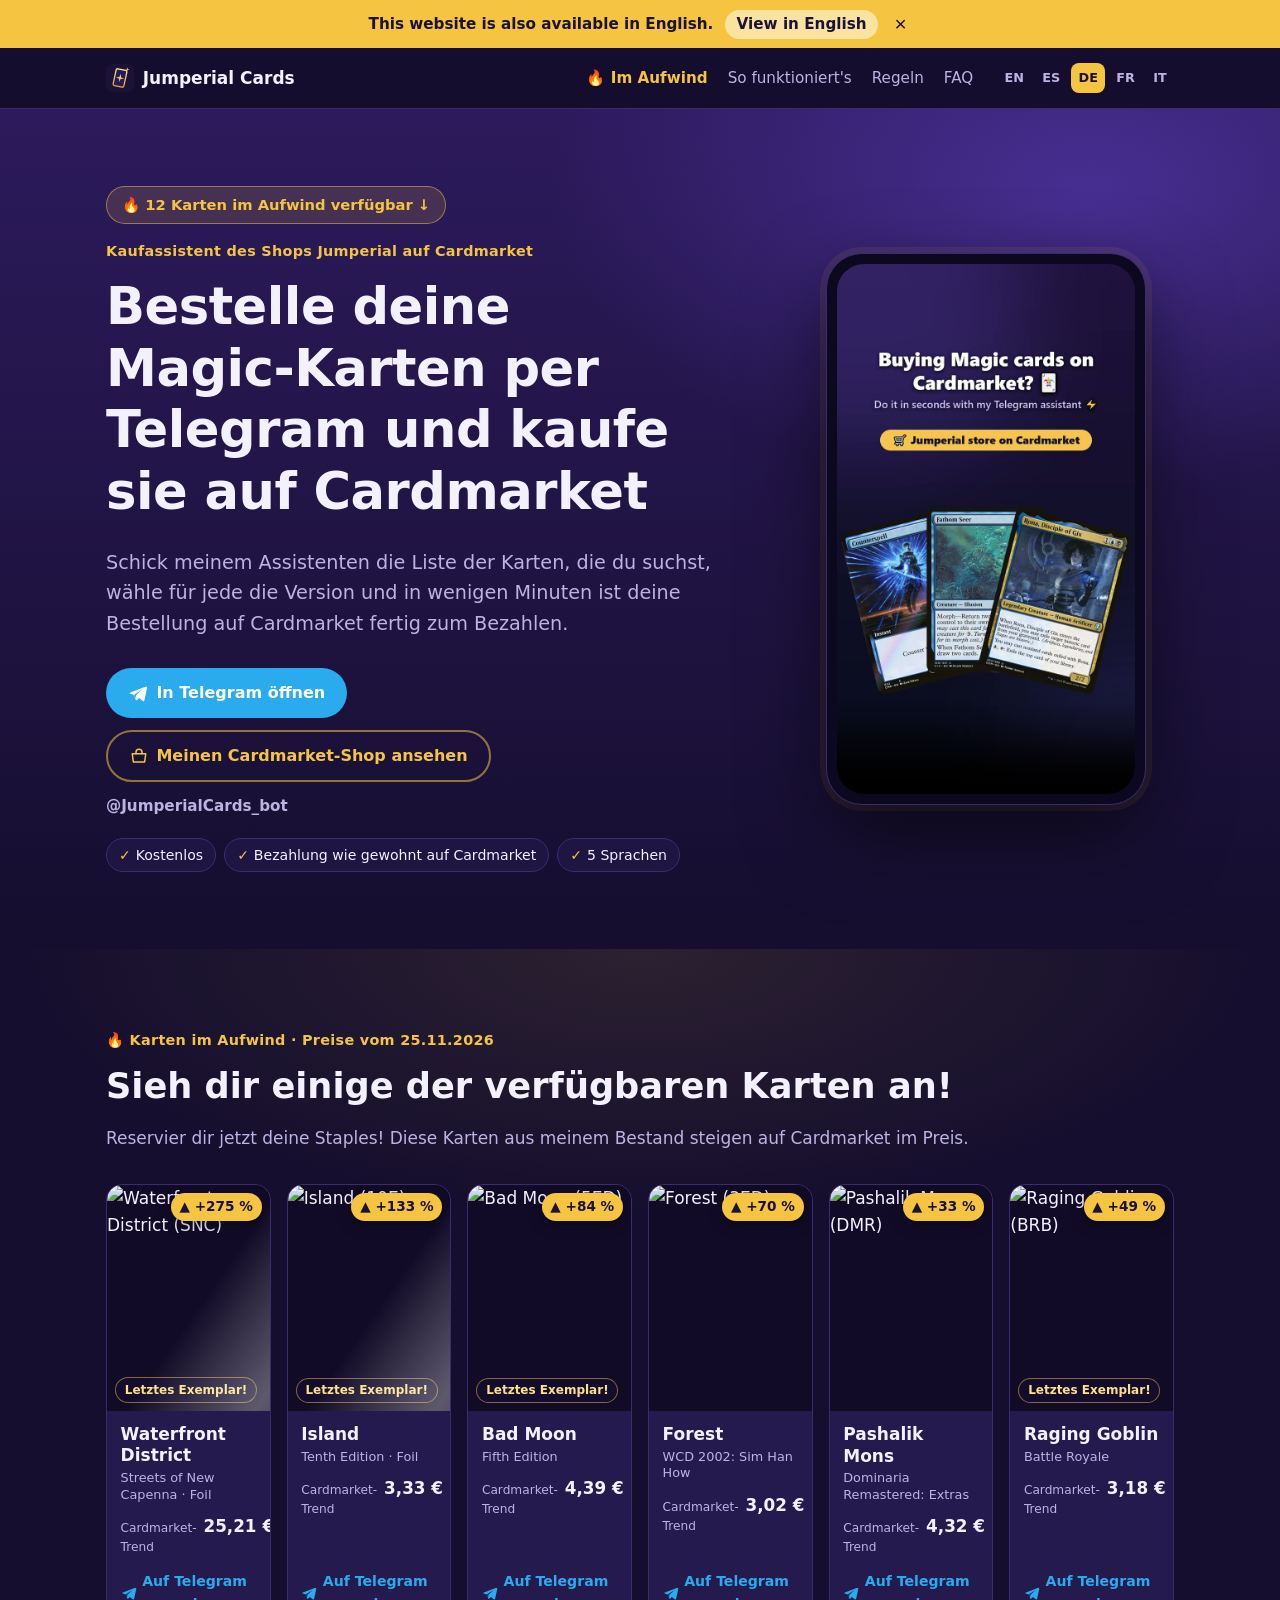
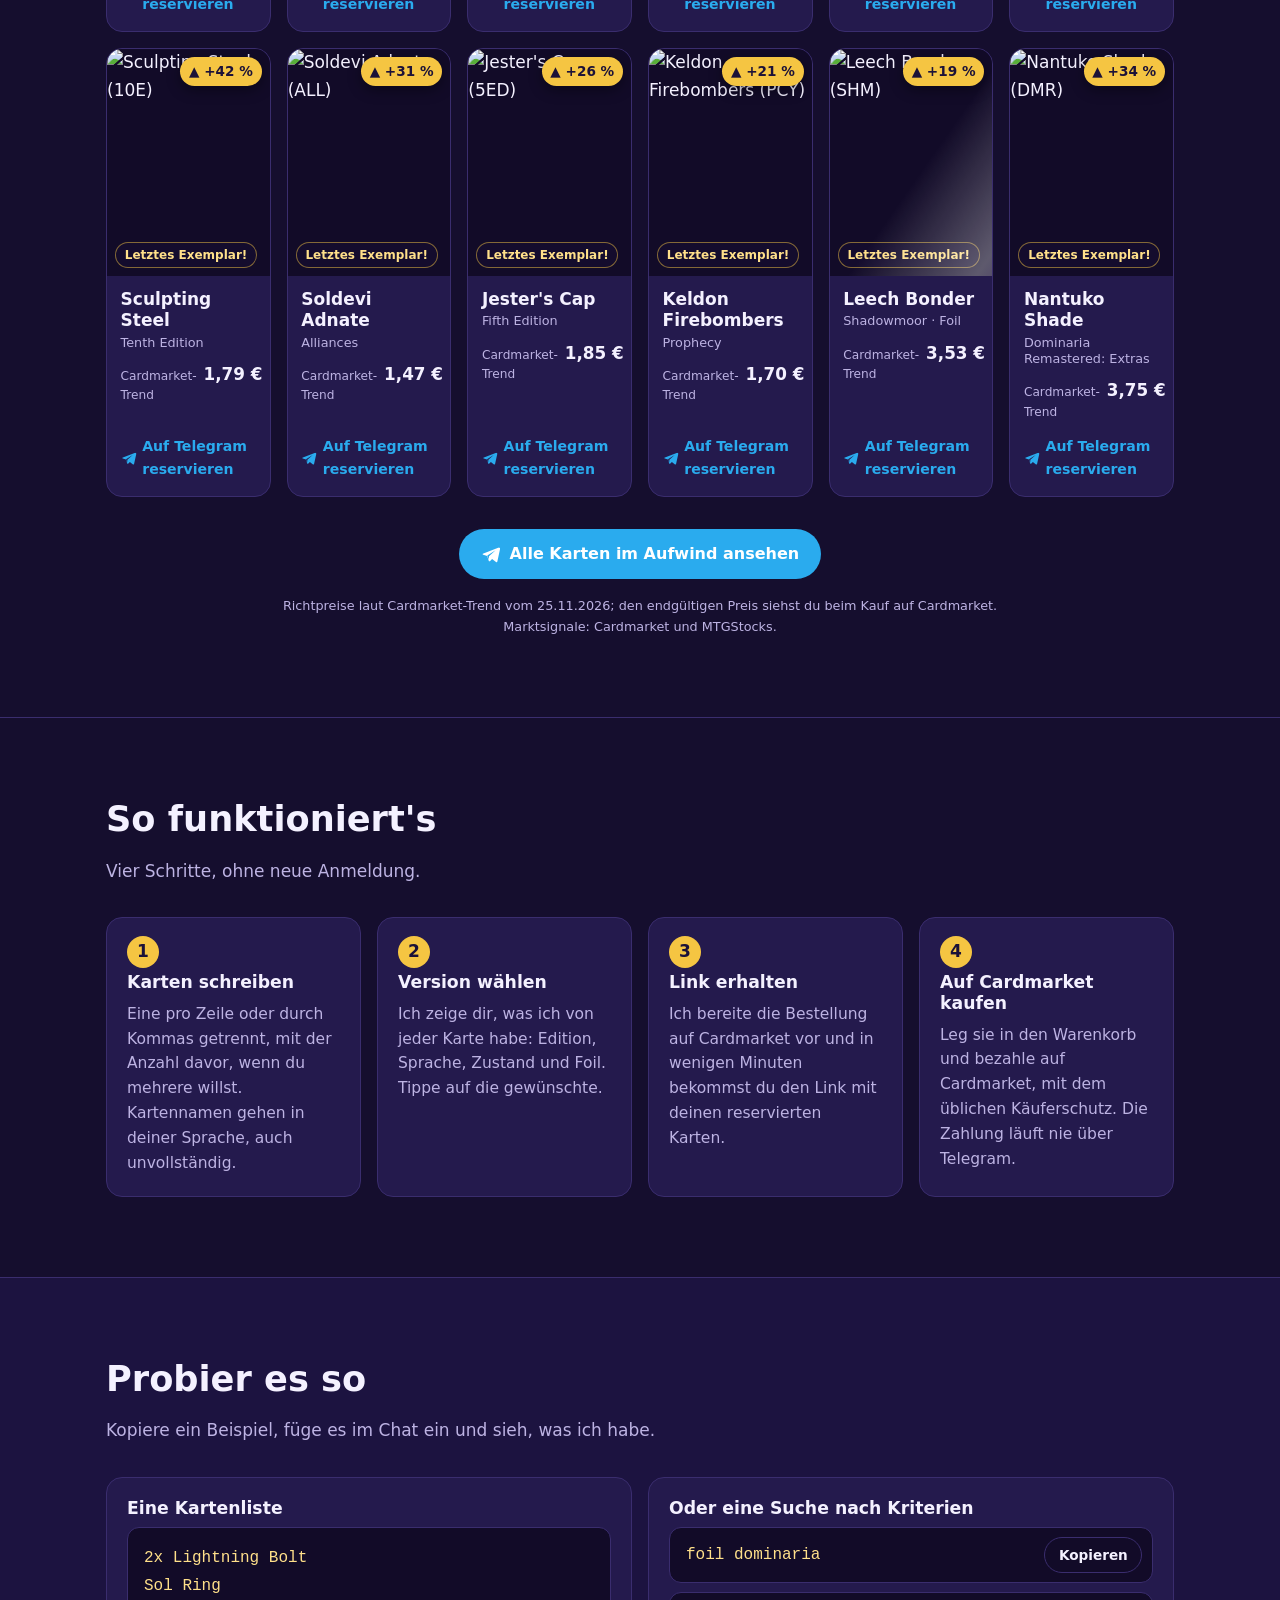
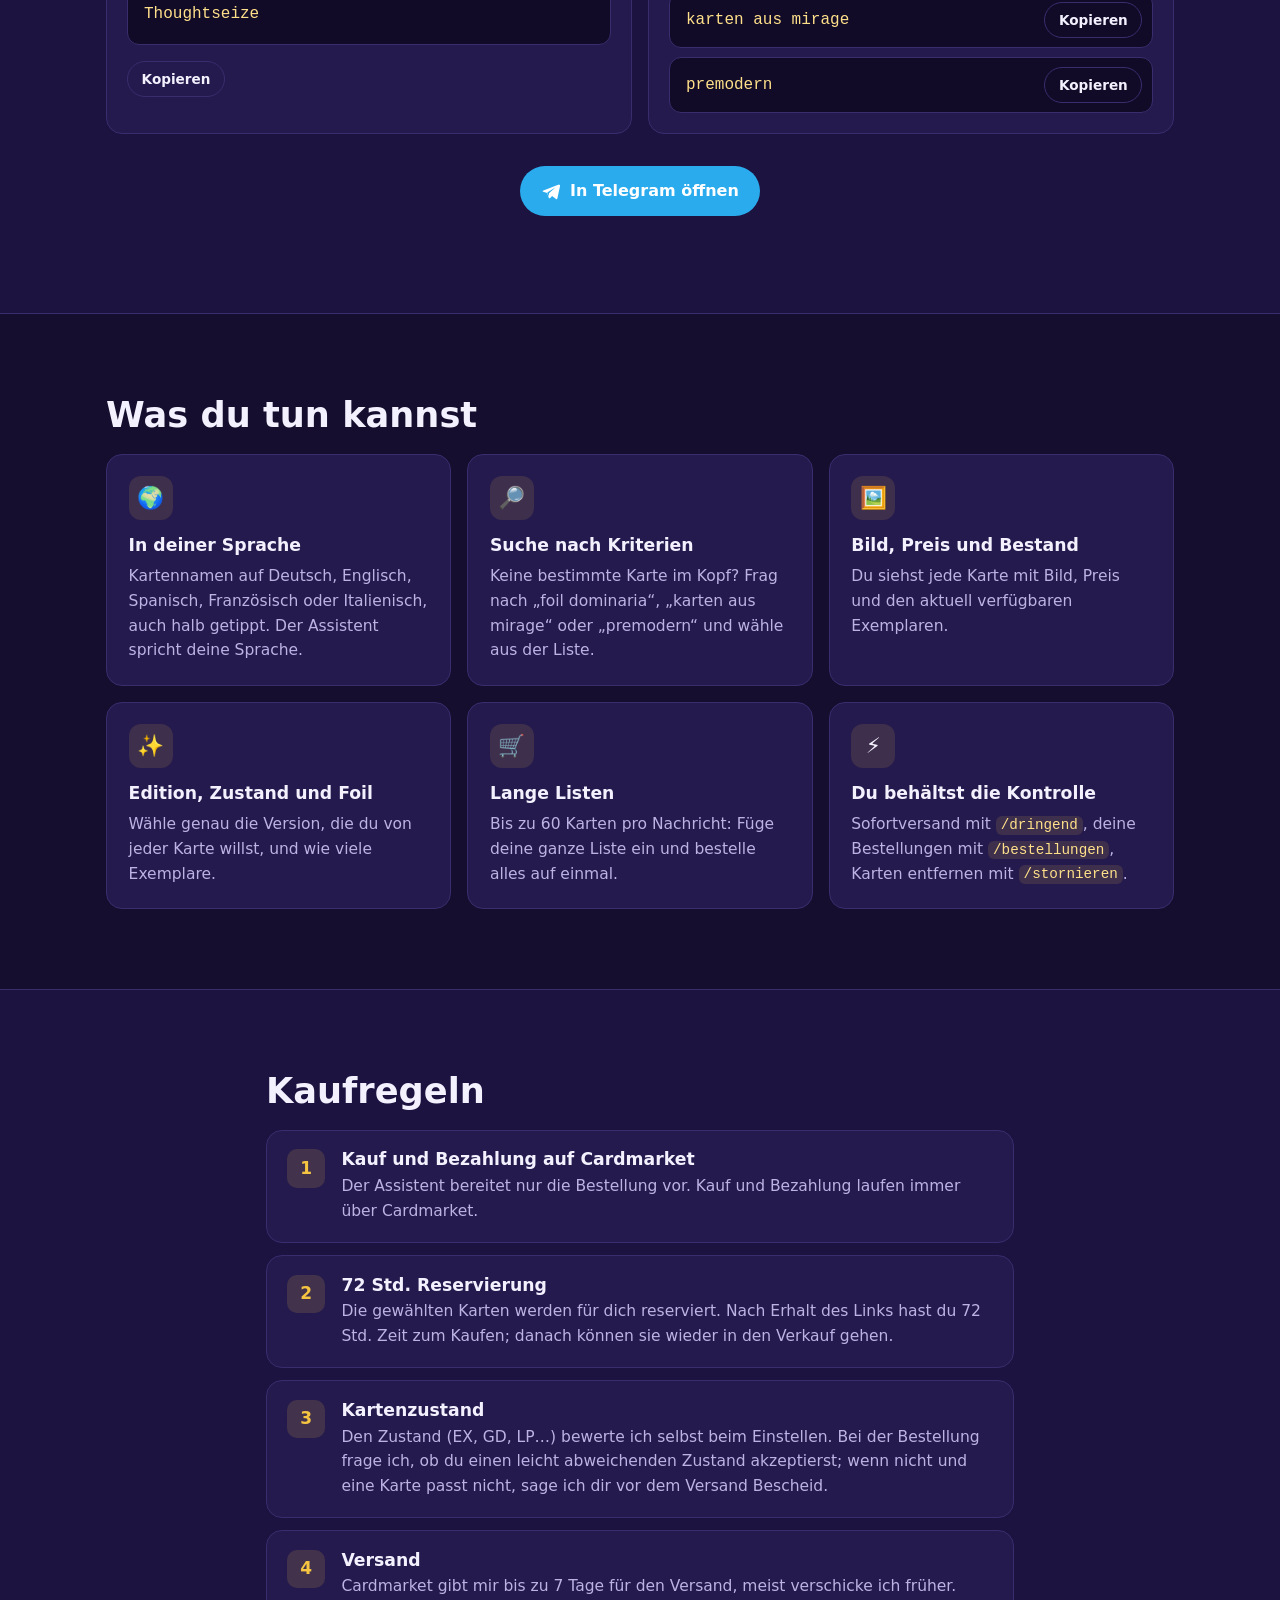
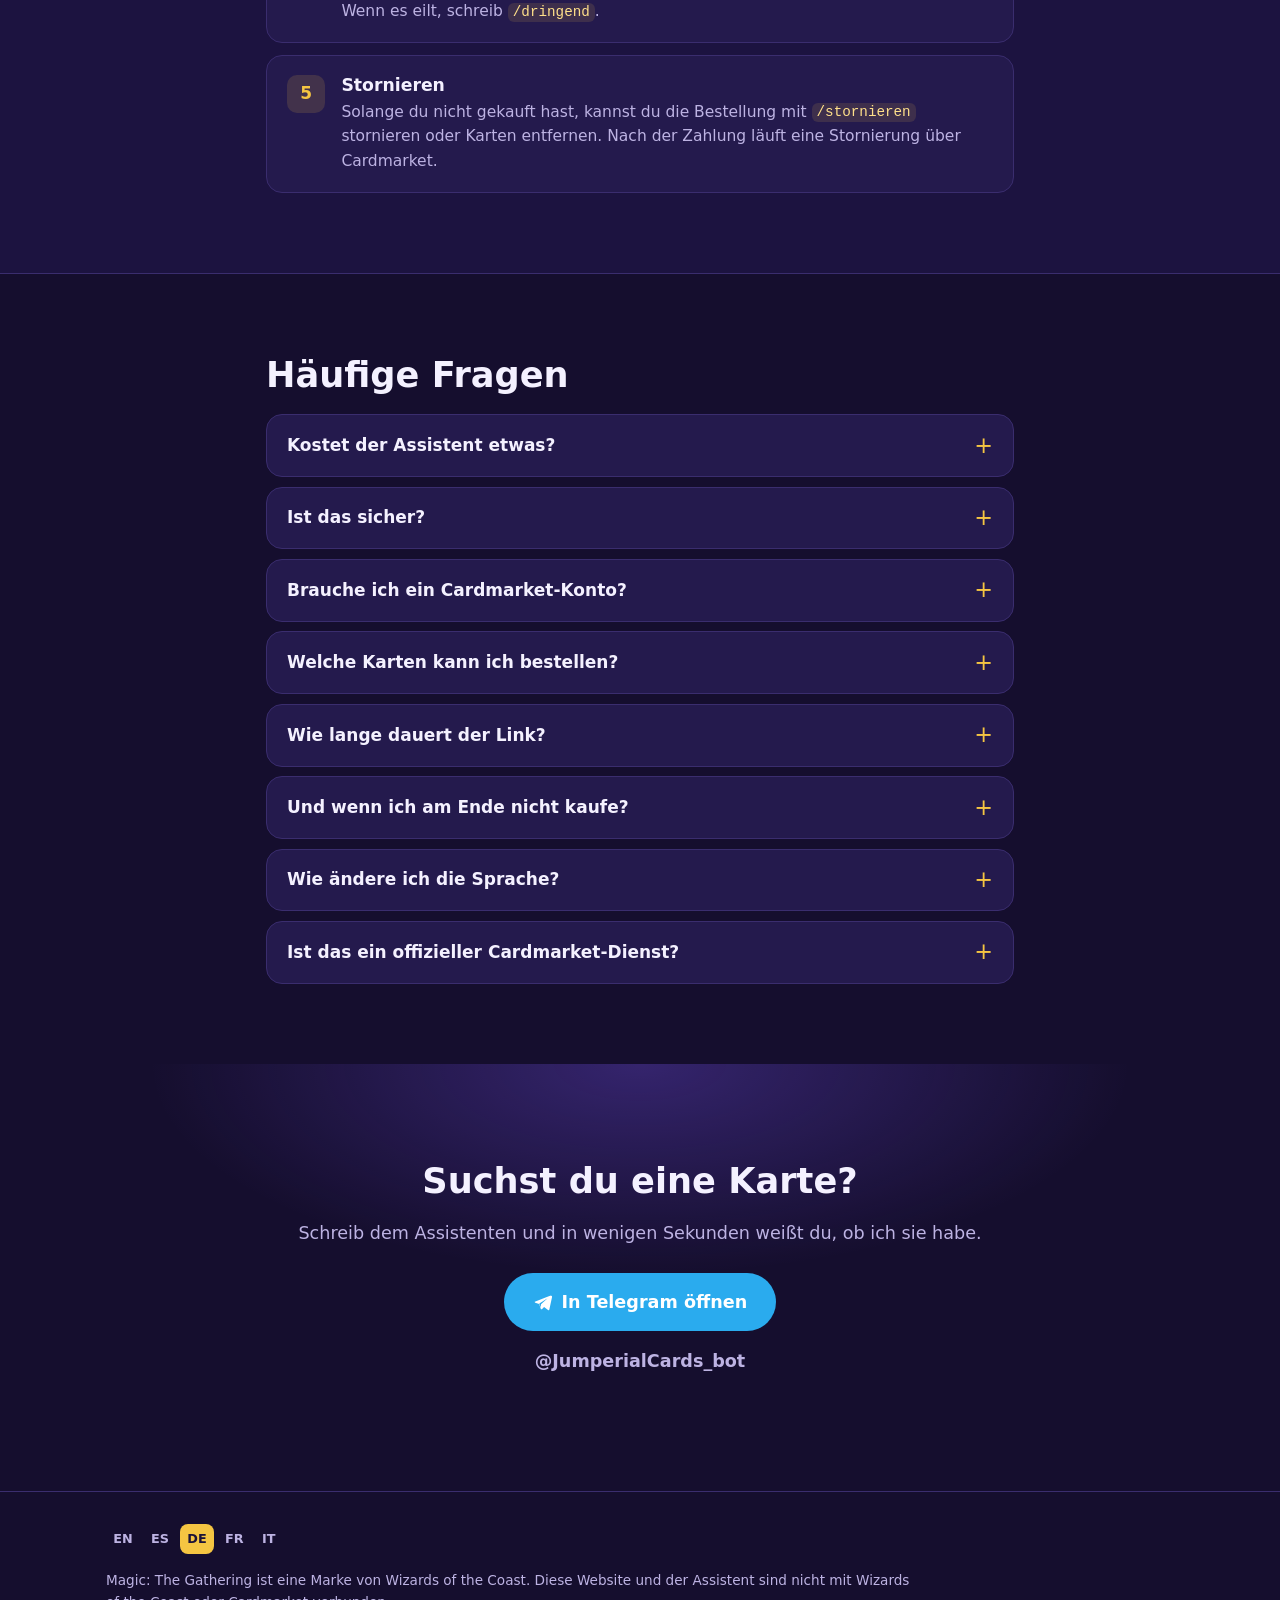
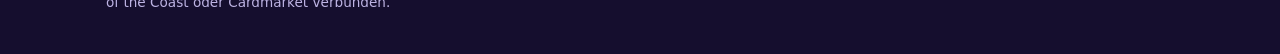
==== commit f5c34129: "Cartas en alza 2026-11-25" ====
--- a/de/index.html
+++ b/de/index.html
@@ -73,12 +73,12 @@
 
   <section id="hot" class="section hot">
     <div class="wrap">
-      <p class="eyebrow">🔥 Karten im Aufwind · Preise vom 24.11.2026</p>
+      <p class="eyebrow">🔥 Karten im Aufwind · Preise vom 25.11.2026</p>
       <h2>Sieh dir einige der verfügbaren Karten an!</h2>
       <p class="sub">Reservier dir jetzt deine Staples! Diese Karten aus meinem Bestand steigen auf Cardmarket im Preis.</p>
-      <ul class="hot-strip"><li class="hot-card foil"><a href="https://t.me/JumperialCards_bot?start=c651382f" rel="noopener" aria-label="Auf Telegram reservieren: Waterfront District (SNC)"><div class="hot-img"><img src="https://cards.scryfall.io/normal/front/f/c/fc312a16-5c10-4fa6-bd72-97407b7e46b7.jpg" alt="Waterfront District (SNC)" width="488" height="680" loading="lazy" decoding="async"><span class="hot-badge" title="Anstieg gegenüber ihrem Durchschnittspreis des letzten Monats">▲ +275 %</span><span class="hot-last">Letztes Exemplar!</span></div><div class="hot-info"><strong>Waterfront District</strong><small>Streets of New Capenna · Foil</small><span class="hot-price"><span>Cardmarket-Trend</span><b>25,21 €</b></span><span class="hot-cta"><svg aria-hidden="true" viewBox="0 0 24 24" width="20" height="20"><path fill="currentColor" d="M21.4 4.1 2.9 11.3c-1.3.5-1.2 1.2-.2 1.5l4.7 1.5 1.8 5.6c.2.6.1.9.8.9.5 0 .7-.2 1-.5l2.3-2.2 4.7 3.5c.9.5 1.5.2 1.7-.8l3.1-14.6c.3-1.3-.5-1.9-1.4-1.5ZM9.6 14.6l-.4 4.1-1.6-5 9.9-6.2-7.9 7.1Z"/></svg>Auf Telegram reservieren</span></div></a></li><li class="hot-card foil"><a href="https://t.me/JumperialCards_bot?start=c16533f" rel="noopener" aria-label="Auf Telegram reservieren: Island (10E)"><div class="hot-img"><img src="https://cards.scryfall.io/normal/front/8/a/8a5328db-c55a-488d-b085-fcfa7be184ca.jpg" alt="Island (10E)" width="488" height="680" loading="lazy" decoding="async"><span class="hot-badge" title="Anstieg gegenüber ihrem Durchschnittspreis des letzten Monats">▲ +142 %</span><span class="hot-last">Letztes Exemplar!</span></div><div class="hot-info"><strong>Island</strong><small>Tenth Edition · Foil</small><span class="hot-price"><span>Cardmarket-Trend</span><b>3,48 €</b></span><span class="hot-cta"><svg aria-hidden="true" viewBox="0 0 24 24" width="20" height="20"><path fill="currentColor" d="M21.4 4.1 2.9 11.3c-1.3.5-1.2 1.2-.2 1.5l4.7 1.5 1.8 5.6c.2.6.1.9.8.9.5 0 .7-.2 1-.5l2.3-2.2 4.7 3.5c.9.5 1.5.2 1.7-.8l3.1-14.6c.3-1.3-.5-1.9-1.4-1.5ZM9.6 14.6l-.4 4.1-1.6-5 9.9-6.2-7.9 7.1Z"/></svg>Auf Telegram reservieren</span></div></a></li><li class="hot-card"><a href="https://t.me/JumperialCards_bot?start=c250042" rel="noopener" aria-label="Auf Telegram reservieren: Forest (3ED)"><div class="hot-img"><img src="https://cards.scryfall.io/normal/front/4/d/4d1e4241-42ef-4b51-8f9b-2ab6aca31dbb.jpg" alt="Forest (3ED)" width="488" height="680" loading="lazy" decoding="async"><span class="hot-badge" title="Anstieg gegenüber ihrem Durchschnittspreis des letzten Monats">▲ +70 %</span></div><div class="hot-info"><strong>Forest</strong><small>WCD 2002: Sim Han How</small><span class="hot-price"><span>Cardmarket-Trend</span><b>3,02 €</b></span><span class="hot-cta"><svg aria-hidden="true" viewBox="0 0 24 24" width="20" height="20"><path fill="currentColor" d="M21.4 4.1 2.9 11.3c-1.3.5-1.2 1.2-.2 1.5l4.7 1.5 1.8 5.6c.2.6.1.9.8.9.5 0 .7-.2 1-.5l2.3-2.2 4.7 3.5c.9.5 1.5.2 1.7-.8l3.1-14.6c.3-1.3-.5-1.9-1.4-1.5ZM9.6 14.6l-.4 4.1-1.6-5 9.9-6.2-7.9 7.1Z"/></svg>Auf Telegram reservieren</span></div></a></li><li class="hot-card"><a href="https://t.me/JumperialCards_bot?start=c688492" rel="noopener" aria-label="Auf Telegram reservieren: Pashalik Mons (DMR)"><div class="hot-img"><img src="https://cards.scryfall.io/normal/front/a/6/a62b7671-efde-40b2-9cb1-76339d614d29.jpg" alt="Pashalik Mons (DMR)" width="488" height="680" loading="lazy" decoding="async"><span class="hot-badge" title="Anstieg gegenüber ihrem Durchschnittspreis des letzten Monats">▲ +33 %</span></div><div class="hot-info"><strong>Pashalik Mons</strong><small>Dominaria Remastered: Extras</small><span class="hot-price"><span>Cardmarket-Trend</span><b>4,32 €</b></span><span class="hot-cta"><svg aria-hidden="true" viewBox="0 0 24 24" width="20" height="20"><path fill="currentColor" d="M21.4 4.1 2.9 11.3c-1.3.5-1.2 1.2-.2 1.5l4.7 1.5 1.8 5.6c.2.6.1.9.8.9.5 0 .7-.2 1-.5l2.3-2.2 4.7 3.5c.9.5 1.5.2 1.7-.8l3.1-14.6c.3-1.3-.5-1.9-1.4-1.5ZM9.6 14.6l-.4 4.1-1.6-5 9.9-6.2-7.9 7.1Z"/></svg>Auf Telegram reservieren</span></div></a></li><li class="hot-card foil"><a href="https://t.me/JumperialCards_bot?start=c19052f" rel="noopener" aria-label="Auf Telegram reservieren: Flow of Ideas (SHM)"><div class="hot-img"><img src="https://cards.scryfall.io/normal/front/3/1/3194d88d-6f2c-47ed-ad9c-d55bb1858e79.jpg" alt="Flow of Ideas (SHM)" width="488" height="680" loading="lazy" decoding="async"><span class="hot-badge" title="Anstieg gegenüber ihrem Durchschnittspreis des letzten Monats">▲ +49 %</span><span class="hot-last">Letztes Exemplar!</span></div><div class="hot-info"><strong>Flow of Ideas</strong><small>Shadowmoor · Foil</small><span class="hot-price"><span>Cardmarket-Trend</span><b>1,52 €</b></span><span class="hot-cta"><svg aria-hidden="true" viewBox="0 0 24 24" width="20" height="20"><path fill="currentColor" d="M21.4 4.1 2.9 11.3c-1.3.5-1.2 1.2-.2 1.5l4.7 1.5 1.8 5.6c.2.6.1.9.8.9.5 0 .7-.2 1-.5l2.3-2.2 4.7 3.5c.9.5 1.5.2 1.7-.8l3.1-14.6c.3-1.3-.5-1.9-1.4-1.5ZM9.6 14.6l-.4 4.1-1.6-5 9.9-6.2-7.9 7.1Z"/></svg>Auf Telegram reservieren</span></div></a></li><li class="hot-card"><a href="https://t.me/JumperialCards_bot?start=c14662" rel="noopener" aria-label="Auf Telegram reservieren: Raging Goblin (BRB)"><div class="hot-img"><img src="https://cards.scryfall.io/normal/front/a/b/ab3bbe29-7cfc-4174-aea2-235a6e230836.jpg" alt="Raging Goblin (BRB)" width="488" height="680" loading="lazy" decoding="async"><span class="hot-badge" title="Anstieg gegenüber ihrem Durchschnittspreis des letzten Monats">▲ +49 %</span><span class="hot-last">Letztes Exemplar!</span></div><div class="hot-info"><strong>Raging Goblin</strong><small>Battle Royale</small><span class="hot-price"><span>Cardmarket-Trend</span><b>3,18 €</b></span><span class="hot-cta"><svg aria-hidden="true" viewBox="0 0 24 24" width="20" height="20"><path fill="currentColor" d="M21.4 4.1 2.9 11.3c-1.3.5-1.2 1.2-.2 1.5l4.7 1.5 1.8 5.6c.2.6.1.9.8.9.5 0 .7-.2 1-.5l2.3-2.2 4.7 3.5c.9.5 1.5.2 1.7-.8l3.1-14.6c.3-1.3-.5-1.9-1.4-1.5ZM9.6 14.6l-.4 4.1-1.6-5 9.9-6.2-7.9 7.1Z"/></svg>Auf Telegram reservieren</span></div></a></li><li class="hot-card"><a href="https://t.me/JumperialCards_bot?start=c2269" rel="noopener" aria-label="Auf Telegram reservieren: Riftstone Portal (JUD)"><div class="hot-img"><img src="https://cards.scryfall.io/normal/front/9/2/92ece630-e484-4221-911f-e32048894f23.jpg" alt="Riftstone Portal (JUD)" width="488" height="680" loading="lazy" decoding="async"><span class="hot-badge" title="Anstieg gegenüber ihrem Durchschnittspreis des letzten Monats">▲ +32 %</span></div><div class="hot-info"><strong>Riftstone Portal</strong><small>Judgment</small><span class="hot-price"><span>Cardmarket-Trend</span><b>1,50 €</b></span><span class="hot-cta"><svg aria-hidden="true" viewBox="0 0 24 24" width="20" height="20"><path fill="currentColor" d="M21.4 4.1 2.9 11.3c-1.3.5-1.2 1.2-.2 1.5l4.7 1.5 1.8 5.6c.2.6.1.9.8.9.5 0 .7-.2 1-.5l2.3-2.2 4.7 3.5c.9.5 1.5.2 1.7-.8l3.1-14.6c.3-1.3-.5-1.9-1.4-1.5ZM9.6 14.6l-.4 4.1-1.6-5 9.9-6.2-7.9 7.1Z"/></svg>Auf Telegram reservieren</span></div></a></li><li class="hot-card"><a href="https://t.me/JumperialCards_bot?start=c16506" rel="noopener" aria-label="Auf Telegram reservieren: Sculpting Steel (10E)"><div class="hot-img"><img src="https://cards.scryfall.io/normal/front/4/1/41368983-14f8-4efa-bb60-b0a7ceb3d021.jpg" alt="Sculpting Steel (10E)" width="488" height="680" loading="lazy" decoding="async"><span class="hot-badge" title="Anstieg gegenüber ihrem Durchschnittspreis des letzten Monats">▲ +42 %</span><span class="hot-last">Letztes Exemplar!</span></div><div class="hot-info"><strong>Sculpting Steel</strong><small>Tenth Edition</small><span class="hot-price"><span>Cardmarket-Trend</span><b>1,79 €</b></span><span class="hot-cta"><svg aria-hidden="true" viewBox="0 0 24 24" width="20" height="20"><path fill="currentColor" d="M21.4 4.1 2.9 11.3c-1.3.5-1.2 1.2-.2 1.5l4.7 1.5 1.8 5.6c.2.6.1.9.8.9.5 0 .7-.2 1-.5l2.3-2.2 4.7 3.5c.9.5 1.5.2 1.7-.8l3.1-14.6c.3-1.3-.5-1.9-1.4-1.5ZM9.6 14.6l-.4 4.1-1.6-5 9.9-6.2-7.9 7.1Z"/></svg>Auf Telegram reservieren</span></div></a></li><li class="hot-card"><a href="https://t.me/JumperialCards_bot?start=c7877" rel="noopener" aria-label="Auf Telegram reservieren: Soldevi Adnate (ALL)"><div class="hot-img"><img src="https://cards.scryfall.io/normal/front/8/b/8b2651b0-1ab2-4d7e-834f-7505797da474.jpg" alt="Soldevi Adnate (ALL)" width="488" height="680" loading="lazy" decoding="async"><span class="hot-badge" title="Anstieg gegenüber ihrem Durchschnittspreis des letzten Monats">▲ +32 %</span><span class="hot-last">Letztes Exemplar!</span></div><div class="hot-info"><strong>Soldevi Adnate</strong><small>Alliances</small><span class="hot-price"><span>Cardmarket-Trend</span><b>1,47 €</b></span><span class="hot-cta"><svg aria-hidden="true" viewBox="0 0 24 24" width="20" height="20"><path fill="currentColor" d="M21.4 4.1 2.9 11.3c-1.3.5-1.2 1.2-.2 1.5l4.7 1.5 1.8 5.6c.2.6.1.9.8.9.5 0 .7-.2 1-.5l2.3-2.2 4.7 3.5c.9.5 1.5.2 1.7-.8l3.1-14.6c.3-1.3-.5-1.9-1.4-1.5ZM9.6 14.6l-.4 4.1-1.6-5 9.9-6.2-7.9 7.1Z"/></svg>Auf Telegram reservieren</span></div></a></li><li class="hot-card foil"><a href="https://t.me/JumperialCards_bot?start=c710575f" rel="noopener" aria-label="Auf Telegram reservieren: Feast of the Victorious Dead (MAT)"><div class="hot-img"><img src="https://cards.scryfall.io/normal/front/2/a/2ac806b3-17d2-4671-b4ca-0a8b85482bdc.jpg" alt="Feast of the Victorious Dead (MAT)" width="488" height="680" loading="lazy" decoding="async"><span class="hot-badge" title="Anstieg gegenüber ihrem Durchschnittspreis des letzten Monats">▲ +31 %</span><span class="hot-last">Letztes Exemplar!</span></div><div class="hot-info"><strong>Feast of the Victorious Dead</strong><small>March of the Machine: The Aftermath: Extras · Foil</small><span class="hot-price"><span>Cardmarket-Trend</span><b>1,39 €</b></span><span class="hot-cta"><svg aria-hidden="true" viewBox="0 0 24 24" width="20" height="20"><path fill="currentColor" d="M21.4 4.1 2.9 11.3c-1.3.5-1.2 1.2-.2 1.5l4.7 1.5 1.8 5.6c.2.6.1.9.8.9.5 0 .7-.2 1-.5l2.3-2.2 4.7 3.5c.9.5 1.5.2 1.7-.8l3.1-14.6c.3-1.3-.5-1.9-1.4-1.5ZM9.6 14.6l-.4 4.1-1.6-5 9.9-6.2-7.9 7.1Z"/></svg>Auf Telegram reservieren</span></div></a></li><li class="hot-card"><a href="https://t.me/JumperialCards_bot?start=c3988" rel="noopener" aria-label="Auf Telegram reservieren: Keldon Firebombers (PCY)"><div class="hot-img"><img src="https://cards.scryfall.io/normal/front/d/3/d3fc78b5-c259-4c67-810c-99655e72c2da.jpg" alt="Keldon Firebombers (PCY)" width="488" height="680" loading="lazy" decoding="async"><span class="hot-badge" title="Anstieg gegenüber ihrem Durchschnittspreis des letzten Monats">▲ +22 %</span><span class="hot-last">Letztes Exemplar!</span></div><div class="hot-info"><strong>Keldon Firebombers</strong><small>Prophecy</small><span class="hot-price"><span>Cardmarket-Trend</span><b>1,71 €</b></span><span class="hot-cta"><svg aria-hidden="true" viewBox="0 0 24 24" width="20" height="20"><path fill="currentColor" d="M21.4 4.1 2.9 11.3c-1.3.5-1.2 1.2-.2 1.5l4.7 1.5 1.8 5.6c.2.6.1.9.8.9.5 0 .7-.2 1-.5l2.3-2.2 4.7 3.5c.9.5 1.5.2 1.7-.8l3.1-14.6c.3-1.3-.5-1.9-1.4-1.5ZM9.6 14.6l-.4 4.1-1.6-5 9.9-6.2-7.9 7.1Z"/></svg>Auf Telegram reservieren</span></div></a></li><li class="hot-card"><a href="https://t.me/JumperialCards_bot?start=c13987" rel="noopener" aria-label="Auf Telegram reservieren: Spirit Loop (TSP)"><div class="hot-img"><img src="https://cards.scryfall.io/normal/front/3/1/31ffb2e6-b1bc-41c5-9e52-294c060b1d45.jpg" alt="Spirit Loop (TSP)" width="488" height="680" loading="lazy" decoding="async"><span class="hot-badge" title="Anstieg gegenüber ihrem Durchschnittspreis des letzten Monats">▲ +23 %</span></div><div class="hot-info"><strong>Spirit Loop</strong><small>Time Spiral</small><span class="hot-price"><span>Cardmarket-Trend</span><b>3,02 €</b></span><span class="hot-cta"><svg aria-hidden="true" viewBox="0 0 24 24" width="20" height="20"><path fill="currentColor" d="M21.4 4.1 2.9 11.3c-1.3.5-1.2 1.2-.2 1.5l4.7 1.5 1.8 5.6c.2.6.1.9.8.9.5 0 .7-.2 1-.5l2.3-2.2 4.7 3.5c.9.5 1.5.2 1.7-.8l3.1-14.6c.3-1.3-.5-1.9-1.4-1.5ZM9.6 14.6l-.4 4.1-1.6-5 9.9-6.2-7.9 7.1Z"/></svg>Auf Telegram reservieren</span></div></a></li></ul>
+      <ul class="hot-strip"><li class="hot-card foil"><a href="https://t.me/JumperialCards_bot?start=c651382f" rel="noopener" aria-label="Auf Telegram reservieren: Waterfront District (SNC)"><div class="hot-img"><img src="https://cards.scryfall.io/normal/front/f/c/fc312a16-5c10-4fa6-bd72-97407b7e46b7.jpg" alt="Waterfront District (SNC)" width="488" height="680" loading="lazy" decoding="async"><span class="hot-badge" title="Anstieg gegenüber ihrem Durchschnittspreis des letzten Monats">▲ +275 %</span><span class="hot-last">Letztes Exemplar!</span></div><div class="hot-info"><strong>Waterfront District</strong><small>Streets of New Capenna · Foil</small><span class="hot-price"><span>Cardmarket-Trend</span><b>25,21 €</b></span><span class="hot-cta"><svg aria-hidden="true" viewBox="0 0 24 24" width="20" height="20"><path fill="currentColor" d="M21.4 4.1 2.9 11.3c-1.3.5-1.2 1.2-.2 1.5l4.7 1.5 1.8 5.6c.2.6.1.9.8.9.5 0 .7-.2 1-.5l2.3-2.2 4.7 3.5c.9.5 1.5.2 1.7-.8l3.1-14.6c.3-1.3-.5-1.9-1.4-1.5ZM9.6 14.6l-.4 4.1-1.6-5 9.9-6.2-7.9 7.1Z"/></svg>Auf Telegram reservieren</span></div></a></li><li class="hot-card foil"><a href="https://t.me/JumperialCards_bot?start=c16533f" rel="noopener" aria-label="Auf Telegram reservieren: Island (10E)"><div class="hot-img"><img src="https://cards.scryfall.io/normal/front/8/a/8a5328db-c55a-488d-b085-fcfa7be184ca.jpg" alt="Island (10E)" width="488" height="680" loading="lazy" decoding="async"><span class="hot-badge" title="Anstieg gegenüber ihrem Durchschnittspreis des letzten Monats">▲ +133 %</span><span class="hot-last">Letztes Exemplar!</span></div><div class="hot-info"><strong>Island</strong><small>Tenth Edition · Foil</small><span class="hot-price"><span>Cardmarket-Trend</span><b>3,33 €</b></span><span class="hot-cta"><svg aria-hidden="true" viewBox="0 0 24 24" width="20" height="20"><path fill="currentColor" d="M21.4 4.1 2.9 11.3c-1.3.5-1.2 1.2-.2 1.5l4.7 1.5 1.8 5.6c.2.6.1.9.8.9.5 0 .7-.2 1-.5l2.3-2.2 4.7 3.5c.9.5 1.5.2 1.7-.8l3.1-14.6c.3-1.3-.5-1.9-1.4-1.5ZM9.6 14.6l-.4 4.1-1.6-5 9.9-6.2-7.9 7.1Z"/></svg>Auf Telegram reservieren</span></div></a></li><li class="hot-card"><a href="https://t.me/JumperialCards_bot?start=c9375" rel="noopener" aria-label="Auf Telegram reservieren: Bad Moon (5ED)"><div class="hot-img"><img src="https://cards.scryfall.io/normal/front/6/b/6bb6d665-42f5-4f44-8797-16c0351ab3c0.jpg" alt="Bad Moon (5ED)" width="488" height="680" loading="lazy" decoding="async"><span class="hot-badge" title="Anstieg gegenüber ihrem Durchschnittspreis des letzten Monats">▲ +84 %</span><span class="hot-last">Letztes Exemplar!</span></div><div class="hot-info"><strong>Bad Moon</strong><small>Fifth Edition</small><span class="hot-price"><span>Cardmarket-Trend</span><b>4,39 €</b></span><span class="hot-cta"><svg aria-hidden="true" viewBox="0 0 24 24" width="20" height="20"><path fill="currentColor" d="M21.4 4.1 2.9 11.3c-1.3.5-1.2 1.2-.2 1.5l4.7 1.5 1.8 5.6c.2.6.1.9.8.9.5 0 .7-.2 1-.5l2.3-2.2 4.7 3.5c.9.5 1.5.2 1.7-.8l3.1-14.6c.3-1.3-.5-1.9-1.4-1.5ZM9.6 14.6l-.4 4.1-1.6-5 9.9-6.2-7.9 7.1Z"/></svg>Auf Telegram reservieren</span></div></a></li><li class="hot-card"><a href="https://t.me/JumperialCards_bot?start=c250042" rel="noopener" aria-label="Auf Telegram reservieren: Forest (3ED)"><div class="hot-img"><img src="https://cards.scryfall.io/normal/front/4/d/4d1e4241-42ef-4b51-8f9b-2ab6aca31dbb.jpg" alt="Forest (3ED)" width="488" height="680" loading="lazy" decoding="async"><span class="hot-badge" title="Anstieg gegenüber ihrem Durchschnittspreis des letzten Monats">▲ +70 %</span></div><div class="hot-info"><strong>Forest</strong><small>WCD 2002: Sim Han How</small><span class="hot-price"><span>Cardmarket-Trend</span><b>3,02 €</b></span><span class="hot-cta"><svg aria-hidden="true" viewBox="0 0 24 24" width="20" height="20"><path fill="currentColor" d="M21.4 4.1 2.9 11.3c-1.3.5-1.2 1.2-.2 1.5l4.7 1.5 1.8 5.6c.2.6.1.9.8.9.5 0 .7-.2 1-.5l2.3-2.2 4.7 3.5c.9.5 1.5.2 1.7-.8l3.1-14.6c.3-1.3-.5-1.9-1.4-1.5ZM9.6 14.6l-.4 4.1-1.6-5 9.9-6.2-7.9 7.1Z"/></svg>Auf Telegram reservieren</span></div></a></li><li class="hot-card"><a href="https://t.me/JumperialCards_bot?start=c688492" rel="noopener" aria-label="Auf Telegram reservieren: Pashalik Mons (DMR)"><div class="hot-img"><img src="https://cards.scryfall.io/normal/front/a/6/a62b7671-efde-40b2-9cb1-76339d614d29.jpg" alt="Pashalik Mons (DMR)" width="488" height="680" loading="lazy" decoding="async"><span class="hot-badge" title="Anstieg gegenüber ihrem Durchschnittspreis des letzten Monats">▲ +33 %</span></div><div class="hot-info"><strong>Pashalik Mons</strong><small>Dominaria Remastered: Extras</small><span class="hot-price"><span>Cardmarket-Trend</span><b>4,32 €</b></span><span class="hot-cta"><svg aria-hidden="true" viewBox="0 0 24 24" width="20" height="20"><path fill="currentColor" d="M21.4 4.1 2.9 11.3c-1.3.5-1.2 1.2-.2 1.5l4.7 1.5 1.8 5.6c.2.6.1.9.8.9.5 0 .7-.2 1-.5l2.3-2.2 4.7 3.5c.9.5 1.5.2 1.7-.8l3.1-14.6c.3-1.3-.5-1.9-1.4-1.5ZM9.6 14.6l-.4 4.1-1.6-5 9.9-6.2-7.9 7.1Z"/></svg>Auf Telegram reservieren</span></div></a></li><li class="hot-card"><a href="https://t.me/JumperialCards_bot?start=c14662" rel="noopener" aria-label="Auf Telegram reservieren: Raging Goblin (BRB)"><div class="hot-img"><img src="https://cards.scryfall.io/normal/front/a/b/ab3bbe29-7cfc-4174-aea2-235a6e230836.jpg" alt="Raging Goblin (BRB)" width="488" height="680" loading="lazy" decoding="async"><span class="hot-badge" title="Anstieg gegenüber ihrem Durchschnittspreis des letzten Monats">▲ +49 %</span><span class="hot-last">Letztes Exemplar!</span></div><div class="hot-info"><strong>Raging Goblin</strong><small>Battle Royale</small><span class="hot-price"><span>Cardmarket-Trend</span><b>3,18 €</b></span><span class="hot-cta"><svg aria-hidden="true" viewBox="0 0 24 24" width="20" height="20"><path fill="currentColor" d="M21.4 4.1 2.9 11.3c-1.3.5-1.2 1.2-.2 1.5l4.7 1.5 1.8 5.6c.2.6.1.9.8.9.5 0 .7-.2 1-.5l2.3-2.2 4.7 3.5c.9.5 1.5.2 1.7-.8l3.1-14.6c.3-1.3-.5-1.9-1.4-1.5ZM9.6 14.6l-.4 4.1-1.6-5 9.9-6.2-7.9 7.1Z"/></svg>Auf Telegram reservieren</span></div></a></li><li class="hot-card"><a href="https://t.me/JumperialCards_bot?start=c16506" rel="noopener" aria-label="Auf Telegram reservieren: Sculpting Steel (10E)"><div class="hot-img"><img src="https://cards.scryfall.io/normal/front/4/1/41368983-14f8-4efa-bb60-b0a7ceb3d021.jpg" alt="Sculpting Steel (10E)" width="488" height="680" loading="lazy" decoding="async"><span class="hot-badge" title="Anstieg gegenüber ihrem Durchschnittspreis des letzten Monats">▲ +42 %</span><span class="hot-last">Letztes Exemplar!</span></div><div class="hot-info"><strong>Sculpting Steel</strong><small>Tenth Edition</small><span class="hot-price"><span>Cardmarket-Trend</span><b>1,79 €</b></span><span class="hot-cta"><svg aria-hidden="true" viewBox="0 0 24 24" width="20" height="20"><path fill="currentColor" d="M21.4 4.1 2.9 11.3c-1.3.5-1.2 1.2-.2 1.5l4.7 1.5 1.8 5.6c.2.6.1.9.8.9.5 0 .7-.2 1-.5l2.3-2.2 4.7 3.5c.9.5 1.5.2 1.7-.8l3.1-14.6c.3-1.3-.5-1.9-1.4-1.5ZM9.6 14.6l-.4 4.1-1.6-5 9.9-6.2-7.9 7.1Z"/></svg>Auf Telegram reservieren</span></div></a></li><li class="hot-card"><a href="https://t.me/JumperialCards_bot?start=c7877" rel="noopener" aria-label="Auf Telegram reservieren: Soldevi Adnate (ALL)"><div class="hot-img"><img src="https://cards.scryfall.io/normal/front/8/b/8b2651b0-1ab2-4d7e-834f-7505797da474.jpg" alt="Soldevi Adnate (ALL)" width="488" height="680" loading="lazy" decoding="async"><span class="hot-badge" title="Anstieg gegenüber ihrem Durchschnittspreis des letzten Monats">▲ +31 %</span><span class="hot-last">Letztes Exemplar!</span></div><div class="hot-info"><strong>Soldevi Adnate</strong><small>Alliances</small><span class="hot-price"><span>Cardmarket-Trend</span><b>1,47 €</b></span><span class="hot-cta"><svg aria-hidden="true" viewBox="0 0 24 24" width="20" height="20"><path fill="currentColor" d="M21.4 4.1 2.9 11.3c-1.3.5-1.2 1.2-.2 1.5l4.7 1.5 1.8 5.6c.2.6.1.9.8.9.5 0 .7-.2 1-.5l2.3-2.2 4.7 3.5c.9.5 1.5.2 1.7-.8l3.1-14.6c.3-1.3-.5-1.9-1.4-1.5ZM9.6 14.6l-.4 4.1-1.6-5 9.9-6.2-7.9 7.1Z"/></svg>Auf Telegram reservieren</span></div></a></li><li class="hot-card"><a href="https://t.me/JumperialCards_bot?start=c9757" rel="noopener" aria-label="Auf Telegram reservieren: Jester&#x27;s Cap (5ED)"><div class="hot-img"><img src="https://cards.scryfall.io/normal/front/e/1/e10f2619-e723-4402-ae4e-79d762004477.jpg" alt="Jester&#x27;s Cap (5ED)" width="488" height="680" loading="lazy" decoding="async"><span class="hot-badge" title="Anstieg gegenüber ihrem Durchschnittspreis des letzten Monats">▲ +26 %</span><span class="hot-last">Letztes Exemplar!</span></div><div class="hot-info"><strong>Jester&#x27;s Cap</strong><small>Fifth Edition</small><span class="hot-price"><span>Cardmarket-Trend</span><b>1,85 €</b></span><span class="hot-cta"><svg aria-hidden="true" viewBox="0 0 24 24" width="20" height="20"><path fill="currentColor" d="M21.4 4.1 2.9 11.3c-1.3.5-1.2 1.2-.2 1.5l4.7 1.5 1.8 5.6c.2.6.1.9.8.9.5 0 .7-.2 1-.5l2.3-2.2 4.7 3.5c.9.5 1.5.2 1.7-.8l3.1-14.6c.3-1.3-.5-1.9-1.4-1.5ZM9.6 14.6l-.4 4.1-1.6-5 9.9-6.2-7.9 7.1Z"/></svg>Auf Telegram reservieren</span></div></a></li><li class="hot-card"><a href="https://t.me/JumperialCards_bot?start=c3988" rel="noopener" aria-label="Auf Telegram reservieren: Keldon Firebombers (PCY)"><div class="hot-img"><img src="https://cards.scryfall.io/normal/front/d/3/d3fc78b5-c259-4c67-810c-99655e72c2da.jpg" alt="Keldon Firebombers (PCY)" width="488" height="680" loading="lazy" decoding="async"><span class="hot-badge" title="Anstieg gegenüber ihrem Durchschnittspreis des letzten Monats">▲ +21 %</span><span class="hot-last">Letztes Exemplar!</span></div><div class="hot-info"><strong>Keldon Firebombers</strong><small>Prophecy</small><span class="hot-price"><span>Cardmarket-Trend</span><b>1,70 €</b></span><span class="hot-cta"><svg aria-hidden="true" viewBox="0 0 24 24" width="20" height="20"><path fill="currentColor" d="M21.4 4.1 2.9 11.3c-1.3.5-1.2 1.2-.2 1.5l4.7 1.5 1.8 5.6c.2.6.1.9.8.9.5 0 .7-.2 1-.5l2.3-2.2 4.7 3.5c.9.5 1.5.2 1.7-.8l3.1-14.6c.3-1.3-.5-1.9-1.4-1.5ZM9.6 14.6l-.4 4.1-1.6-5 9.9-6.2-7.9 7.1Z"/></svg>Auf Telegram reservieren</span></div></a></li><li class="hot-card foil"><a href="https://t.me/JumperialCards_bot?start=c19057f" rel="noopener" aria-label="Auf Telegram reservieren: Leech Bonder (SHM)"><div class="hot-img"><img src="https://cards.scryfall.io/normal/front/a/8/a86562c6-91bd-4866-a2a9-0062ffdf07ce.jpg" alt="Leech Bonder (SHM)" width="488" height="680" loading="lazy" decoding="async"><span class="hot-badge" title="Anstieg gegenüber ihrem Durchschnittspreis des letzten Monats">▲ +19 %</span><span class="hot-last">Letztes Exemplar!</span></div><div class="hot-info"><strong>Leech Bonder</strong><small>Shadowmoor · Foil</small><span class="hot-price"><span>Cardmarket-Trend</span><b>3,53 €</b></span><span class="hot-cta"><svg aria-hidden="true" viewBox="0 0 24 24" width="20" height="20"><path fill="currentColor" d="M21.4 4.1 2.9 11.3c-1.3.5-1.2 1.2-.2 1.5l4.7 1.5 1.8 5.6c.2.6.1.9.8.9.5 0 .7-.2 1-.5l2.3-2.2 4.7 3.5c.9.5 1.5.2 1.7-.8l3.1-14.6c.3-1.3-.5-1.9-1.4-1.5ZM9.6 14.6l-.4 4.1-1.6-5 9.9-6.2-7.9 7.1Z"/></svg>Auf Telegram reservieren</span></div></a></li><li class="hot-card"><a href="https://t.me/JumperialCards_bot?start=c688848" rel="noopener" aria-label="Auf Telegram reservieren: Nantuko Shade (DMR)"><div class="hot-img"><img src="https://cards.scryfall.io/normal/front/a/4/a48375e7-46b6-45a7-9d19-f7b7de85fe55.jpg" alt="Nantuko Shade (DMR)" width="488" height="680" loading="lazy" decoding="async"><span class="hot-badge" title="Anstieg gegenüber ihrem Durchschnittspreis des letzten Monats">▲ +34 %</span><span class="hot-last">Letztes Exemplar!</span></div><div class="hot-info"><strong>Nantuko Shade</strong><small>Dominaria Remastered: Extras</small><span class="hot-price"><span>Cardmarket-Trend</span><b>3,75 €</b></span><span class="hot-cta"><svg aria-hidden="true" viewBox="0 0 24 24" width="20" height="20"><path fill="currentColor" d="M21.4 4.1 2.9 11.3c-1.3.5-1.2 1.2-.2 1.5l4.7 1.5 1.8 5.6c.2.6.1.9.8.9.5 0 .7-.2 1-.5l2.3-2.2 4.7 3.5c.9.5 1.5.2 1.7-.8l3.1-14.6c.3-1.3-.5-1.9-1.4-1.5ZM9.6 14.6l-.4 4.1-1.6-5 9.9-6.2-7.9 7.1Z"/></svg>Auf Telegram reservieren</span></div></a></li></ul>
       <p class="center"><a class="btn btn-tg" href="https://t.me/JumperialCards_bot?start=trending" rel="noopener"><svg aria-hidden="true" viewBox="0 0 24 24" width="20" height="20"><path fill="currentColor" d="M21.4 4.1 2.9 11.3c-1.3.5-1.2 1.2-.2 1.5l4.7 1.5 1.8 5.6c.2.6.1.9.8.9.5 0 .7-.2 1-.5l2.3-2.2 4.7 3.5c.9.5 1.5.2 1.7-.8l3.1-14.6c.3-1.3-.5-1.9-1.4-1.5ZM9.6 14.6l-.4 4.1-1.6-5 9.9-6.2-7.9 7.1Z"/></svg>Alle Karten im Aufwind ansehen</a></p>
-      <p class="hot-note">Richtpreise laut Cardmarket-Trend vom 24.11.2026; den endgültigen Preis siehst du beim Kauf auf Cardmarket. Marktsignale: Cardmarket und MTGStocks.</p>
+      <p class="hot-note">Richtpreise laut Cardmarket-Trend vom 25.11.2026; den endgültigen Preis siehst du beim Kauf auf Cardmarket. Marktsignale: Cardmarket und MTGStocks.</p>
     </div>
   </section>
 
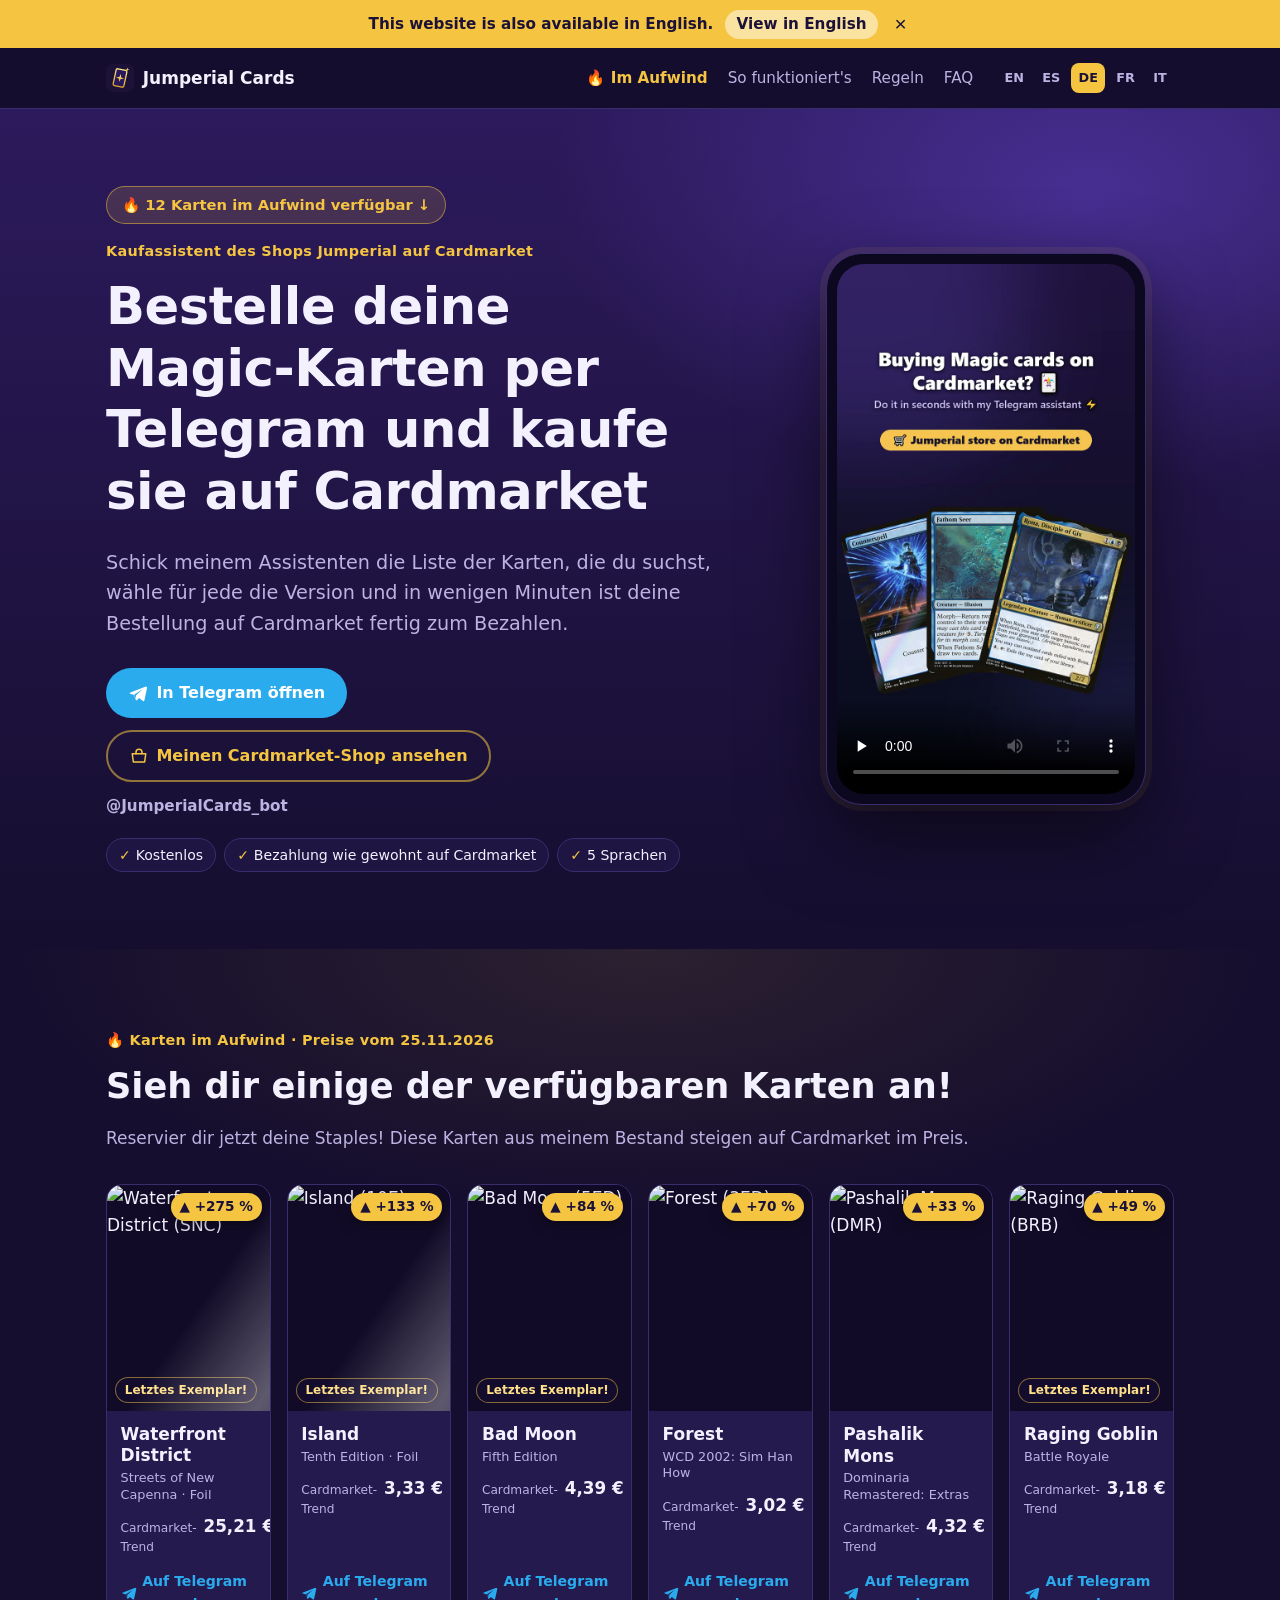
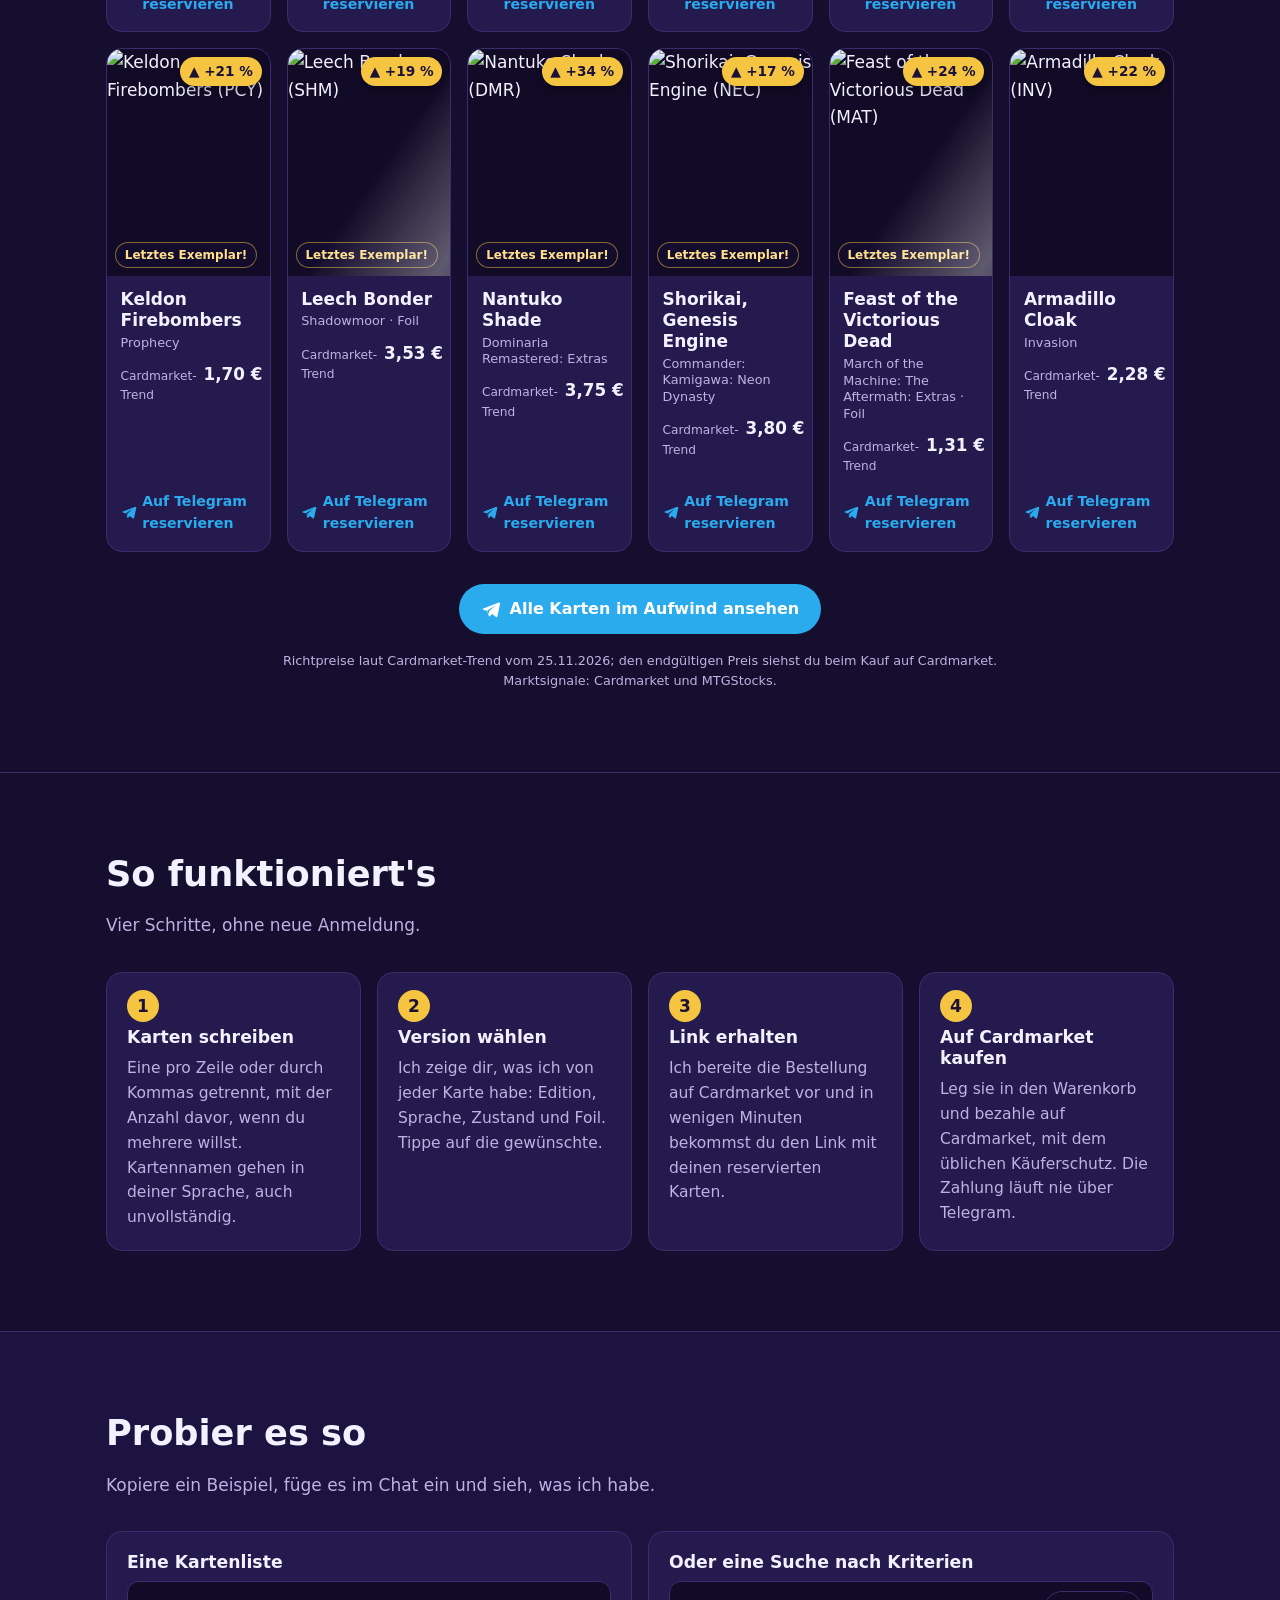
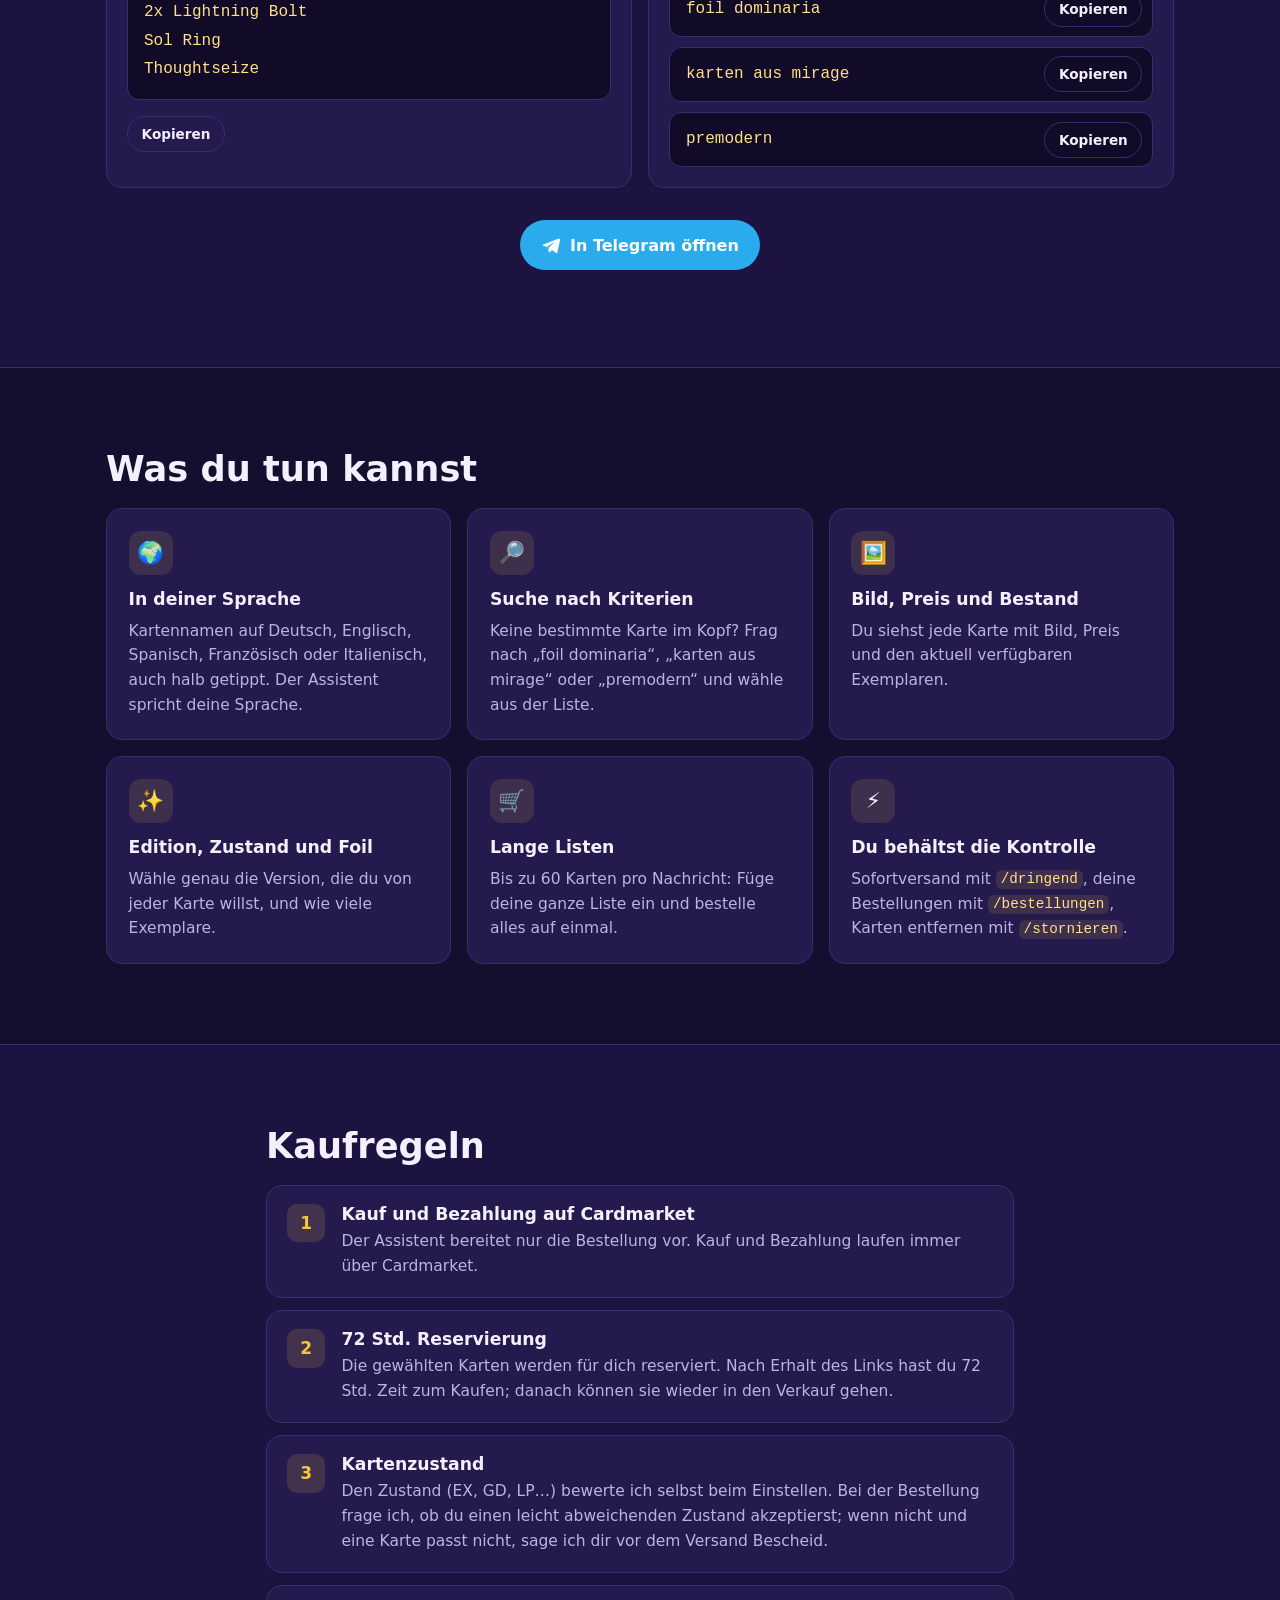
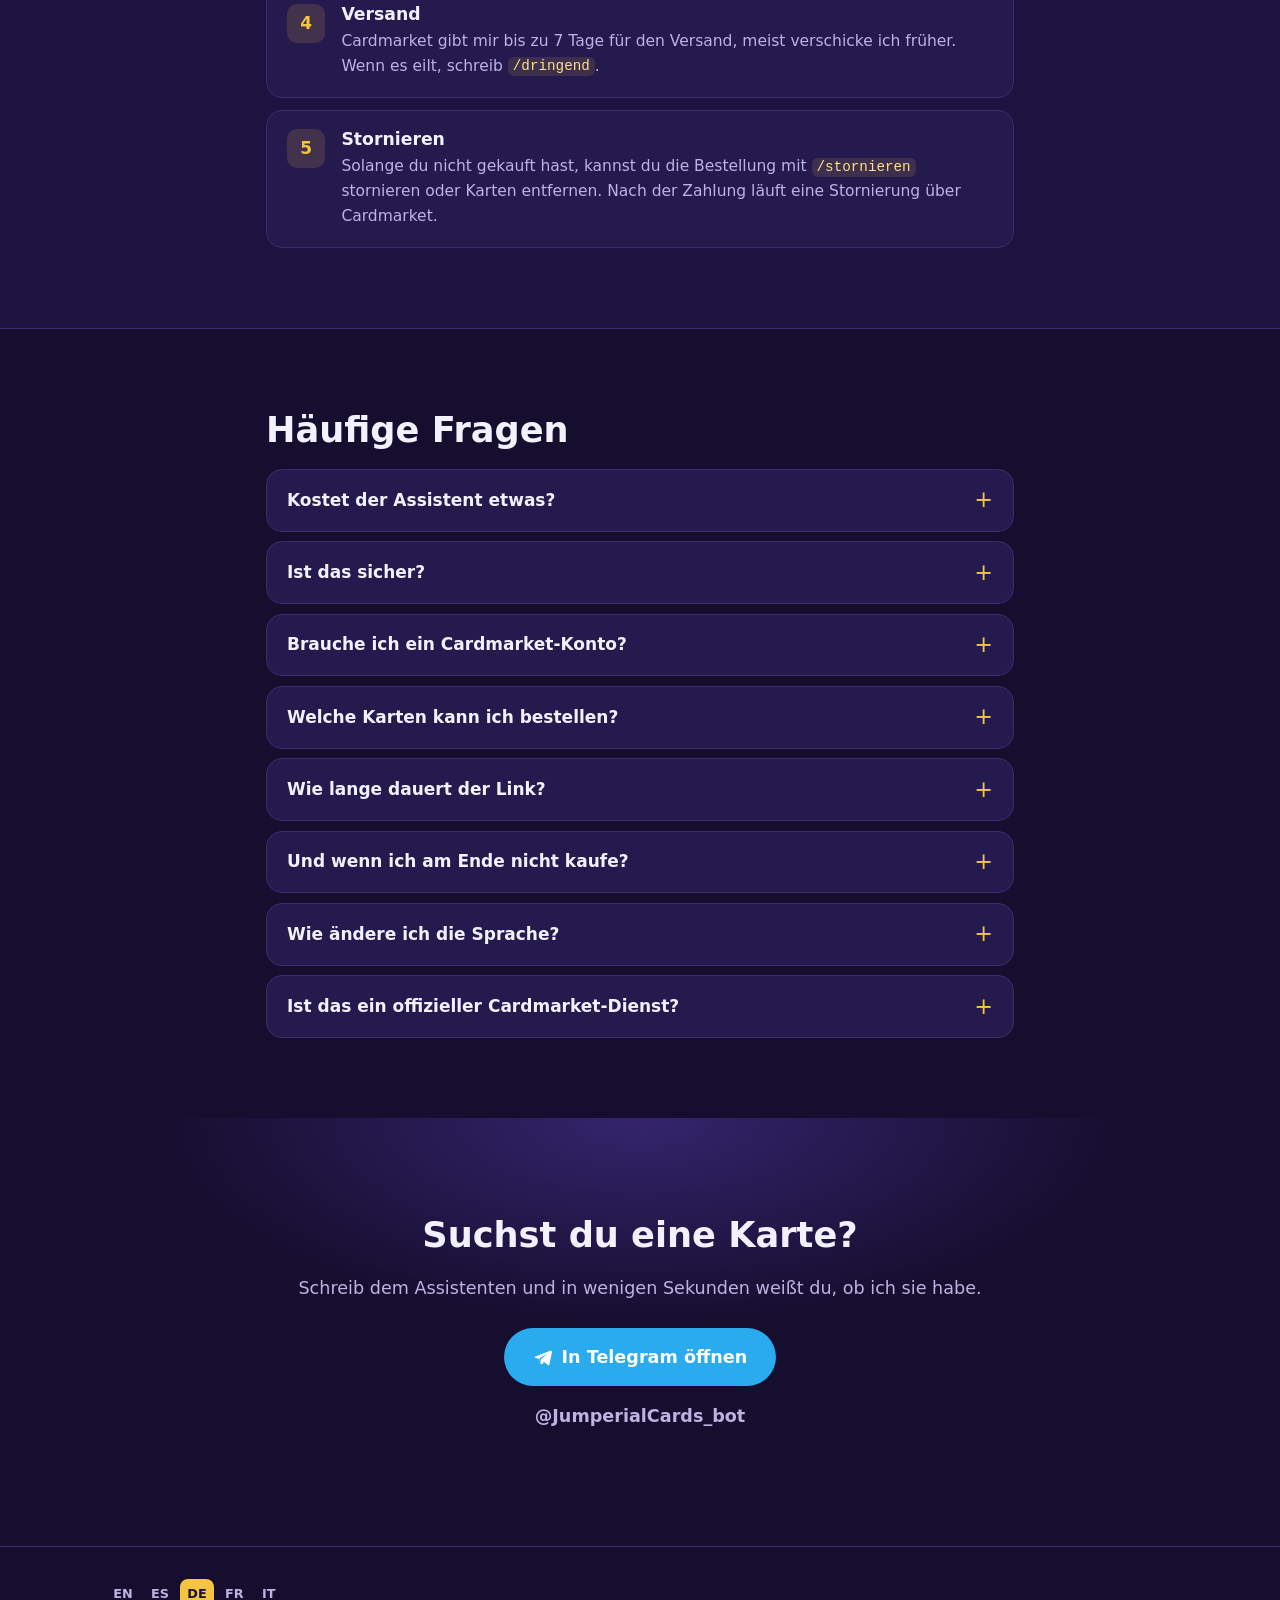
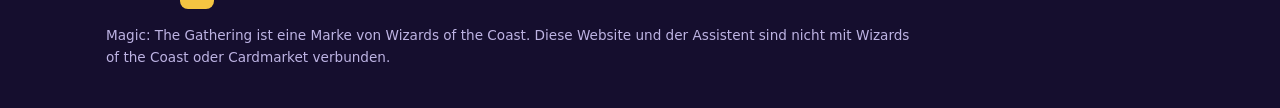
==== commit d80e78e4: "Cartas en alza 2026-11-26" ====
--- a/de/index.html
+++ b/de/index.html
@@ -76,7 +76,7 @@
       <p class="eyebrow">🔥 Karten im Aufwind · Preise vom 25.11.2026</p>
       <h2>Sieh dir einige der verfügbaren Karten an!</h2>
       <p class="sub">Reservier dir jetzt deine Staples! Diese Karten aus meinem Bestand steigen auf Cardmarket im Preis.</p>
-      <ul class="hot-strip"><li class="hot-card foil"><a href="https://t.me/JumperialCards_bot?start=c651382f" rel="noopener" aria-label="Auf Telegram reservieren: Waterfront District (SNC)"><div class="hot-img"><img src="https://cards.scryfall.io/normal/front/f/c/fc312a16-5c10-4fa6-bd72-97407b7e46b7.jpg" alt="Waterfront District (SNC)" width="488" height="680" loading="lazy" decoding="async"><span class="hot-badge" title="Anstieg gegenüber ihrem Durchschnittspreis des letzten Monats">▲ +275 %</span><span class="hot-last">Letztes Exemplar!</span></div><div class="hot-info"><strong>Waterfront District</strong><small>Streets of New Capenna · Foil</small><span class="hot-price"><span>Cardmarket-Trend</span><b>25,21 €</b></span><span class="hot-cta"><svg aria-hidden="true" viewBox="0 0 24 24" width="20" height="20"><path fill="currentColor" d="M21.4 4.1 2.9 11.3c-1.3.5-1.2 1.2-.2 1.5l4.7 1.5 1.8 5.6c.2.6.1.9.8.9.5 0 .7-.2 1-.5l2.3-2.2 4.7 3.5c.9.5 1.5.2 1.7-.8l3.1-14.6c.3-1.3-.5-1.9-1.4-1.5ZM9.6 14.6l-.4 4.1-1.6-5 9.9-6.2-7.9 7.1Z"/></svg>Auf Telegram reservieren</span></div></a></li><li class="hot-card foil"><a href="https://t.me/JumperialCards_bot?start=c16533f" rel="noopener" aria-label="Auf Telegram reservieren: Island (10E)"><div class="hot-img"><img src="https://cards.scryfall.io/normal/front/8/a/8a5328db-c55a-488d-b085-fcfa7be184ca.jpg" alt="Island (10E)" width="488" height="680" loading="lazy" decoding="async"><span class="hot-badge" title="Anstieg gegenüber ihrem Durchschnittspreis des letzten Monats">▲ +133 %</span><span class="hot-last">Letztes Exemplar!</span></div><div class="hot-info"><strong>Island</strong><small>Tenth Edition · Foil</small><span class="hot-price"><span>Cardmarket-Trend</span><b>3,33 €</b></span><span class="hot-cta"><svg aria-hidden="true" viewBox="0 0 24 24" width="20" height="20"><path fill="currentColor" d="M21.4 4.1 2.9 11.3c-1.3.5-1.2 1.2-.2 1.5l4.7 1.5 1.8 5.6c.2.6.1.9.8.9.5 0 .7-.2 1-.5l2.3-2.2 4.7 3.5c.9.5 1.5.2 1.7-.8l3.1-14.6c.3-1.3-.5-1.9-1.4-1.5ZM9.6 14.6l-.4 4.1-1.6-5 9.9-6.2-7.9 7.1Z"/></svg>Auf Telegram reservieren</span></div></a></li><li class="hot-card"><a href="https://t.me/JumperialCards_bot?start=c9375" rel="noopener" aria-label="Auf Telegram reservieren: Bad Moon (5ED)"><div class="hot-img"><img src="https://cards.scryfall.io/normal/front/6/b/6bb6d665-42f5-4f44-8797-16c0351ab3c0.jpg" alt="Bad Moon (5ED)" width="488" height="680" loading="lazy" decoding="async"><span class="hot-badge" title="Anstieg gegenüber ihrem Durchschnittspreis des letzten Monats">▲ +84 %</span><span class="hot-last">Letztes Exemplar!</span></div><div class="hot-info"><strong>Bad Moon</strong><small>Fifth Edition</small><span class="hot-price"><span>Cardmarket-Trend</span><b>4,39 €</b></span><span class="hot-cta"><svg aria-hidden="true" viewBox="0 0 24 24" width="20" height="20"><path fill="currentColor" d="M21.4 4.1 2.9 11.3c-1.3.5-1.2 1.2-.2 1.5l4.7 1.5 1.8 5.6c.2.6.1.9.8.9.5 0 .7-.2 1-.5l2.3-2.2 4.7 3.5c.9.5 1.5.2 1.7-.8l3.1-14.6c.3-1.3-.5-1.9-1.4-1.5ZM9.6 14.6l-.4 4.1-1.6-5 9.9-6.2-7.9 7.1Z"/></svg>Auf Telegram reservieren</span></div></a></li><li class="hot-card"><a href="https://t.me/JumperialCards_bot?start=c250042" rel="noopener" aria-label="Auf Telegram reservieren: Forest (3ED)"><div class="hot-img"><img src="https://cards.scryfall.io/normal/front/4/d/4d1e4241-42ef-4b51-8f9b-2ab6aca31dbb.jpg" alt="Forest (3ED)" width="488" height="680" loading="lazy" decoding="async"><span class="hot-badge" title="Anstieg gegenüber ihrem Durchschnittspreis des letzten Monats">▲ +70 %</span></div><div class="hot-info"><strong>Forest</strong><small>WCD 2002: Sim Han How</small><span class="hot-price"><span>Cardmarket-Trend</span><b>3,02 €</b></span><span class="hot-cta"><svg aria-hidden="true" viewBox="0 0 24 24" width="20" height="20"><path fill="currentColor" d="M21.4 4.1 2.9 11.3c-1.3.5-1.2 1.2-.2 1.5l4.7 1.5 1.8 5.6c.2.6.1.9.8.9.5 0 .7-.2 1-.5l2.3-2.2 4.7 3.5c.9.5 1.5.2 1.7-.8l3.1-14.6c.3-1.3-.5-1.9-1.4-1.5ZM9.6 14.6l-.4 4.1-1.6-5 9.9-6.2-7.9 7.1Z"/></svg>Auf Telegram reservieren</span></div></a></li><li class="hot-card"><a href="https://t.me/JumperialCards_bot?start=c688492" rel="noopener" aria-label="Auf Telegram reservieren: Pashalik Mons (DMR)"><div class="hot-img"><img src="https://cards.scryfall.io/normal/front/a/6/a62b7671-efde-40b2-9cb1-76339d614d29.jpg" alt="Pashalik Mons (DMR)" width="488" height="680" loading="lazy" decoding="async"><span class="hot-badge" title="Anstieg gegenüber ihrem Durchschnittspreis des letzten Monats">▲ +33 %</span></div><div class="hot-info"><strong>Pashalik Mons</strong><small>Dominaria Remastered: Extras</small><span class="hot-price"><span>Cardmarket-Trend</span><b>4,32 €</b></span><span class="hot-cta"><svg aria-hidden="true" viewBox="0 0 24 24" width="20" height="20"><path fill="currentColor" d="M21.4 4.1 2.9 11.3c-1.3.5-1.2 1.2-.2 1.5l4.7 1.5 1.8 5.6c.2.6.1.9.8.9.5 0 .7-.2 1-.5l2.3-2.2 4.7 3.5c.9.5 1.5.2 1.7-.8l3.1-14.6c.3-1.3-.5-1.9-1.4-1.5ZM9.6 14.6l-.4 4.1-1.6-5 9.9-6.2-7.9 7.1Z"/></svg>Auf Telegram reservieren</span></div></a></li><li class="hot-card"><a href="https://t.me/JumperialCards_bot?start=c14662" rel="noopener" aria-label="Auf Telegram reservieren: Raging Goblin (BRB)"><div class="hot-img"><img src="https://cards.scryfall.io/normal/front/a/b/ab3bbe29-7cfc-4174-aea2-235a6e230836.jpg" alt="Raging Goblin (BRB)" width="488" height="680" loading="lazy" decoding="async"><span class="hot-badge" title="Anstieg gegenüber ihrem Durchschnittspreis des letzten Monats">▲ +49 %</span><span class="hot-last">Letztes Exemplar!</span></div><div class="hot-info"><strong>Raging Goblin</strong><small>Battle Royale</small><span class="hot-price"><span>Cardmarket-Trend</span><b>3,18 €</b></span><span class="hot-cta"><svg aria-hidden="true" viewBox="0 0 24 24" width="20" height="20"><path fill="currentColor" d="M21.4 4.1 2.9 11.3c-1.3.5-1.2 1.2-.2 1.5l4.7 1.5 1.8 5.6c.2.6.1.9.8.9.5 0 .7-.2 1-.5l2.3-2.2 4.7 3.5c.9.5 1.5.2 1.7-.8l3.1-14.6c.3-1.3-.5-1.9-1.4-1.5ZM9.6 14.6l-.4 4.1-1.6-5 9.9-6.2-7.9 7.1Z"/></svg>Auf Telegram reservieren</span></div></a></li><li class="hot-card"><a href="https://t.me/JumperialCards_bot?start=c16506" rel="noopener" aria-label="Auf Telegram reservieren: Sculpting Steel (10E)"><div class="hot-img"><img src="https://cards.scryfall.io/normal/front/4/1/41368983-14f8-4efa-bb60-b0a7ceb3d021.jpg" alt="Sculpting Steel (10E)" width="488" height="680" loading="lazy" decoding="async"><span class="hot-badge" title="Anstieg gegenüber ihrem Durchschnittspreis des letzten Monats">▲ +42 %</span><span class="hot-last">Letztes Exemplar!</span></div><div class="hot-info"><strong>Sculpting Steel</strong><small>Tenth Edition</small><span class="hot-price"><span>Cardmarket-Trend</span><b>1,79 €</b></span><span class="hot-cta"><svg aria-hidden="true" viewBox="0 0 24 24" width="20" height="20"><path fill="currentColor" d="M21.4 4.1 2.9 11.3c-1.3.5-1.2 1.2-.2 1.5l4.7 1.5 1.8 5.6c.2.6.1.9.8.9.5 0 .7-.2 1-.5l2.3-2.2 4.7 3.5c.9.5 1.5.2 1.7-.8l3.1-14.6c.3-1.3-.5-1.9-1.4-1.5ZM9.6 14.6l-.4 4.1-1.6-5 9.9-6.2-7.9 7.1Z"/></svg>Auf Telegram reservieren</span></div></a></li><li class="hot-card"><a href="https://t.me/JumperialCards_bot?start=c7877" rel="noopener" aria-label="Auf Telegram reservieren: Soldevi Adnate (ALL)"><div class="hot-img"><img src="https://cards.scryfall.io/normal/front/8/b/8b2651b0-1ab2-4d7e-834f-7505797da474.jpg" alt="Soldevi Adnate (ALL)" width="488" height="680" loading="lazy" decoding="async"><span class="hot-badge" title="Anstieg gegenüber ihrem Durchschnittspreis des letzten Monats">▲ +31 %</span><span class="hot-last">Letztes Exemplar!</span></div><div class="hot-info"><strong>Soldevi Adnate</strong><small>Alliances</small><span class="hot-price"><span>Cardmarket-Trend</span><b>1,47 €</b></span><span class="hot-cta"><svg aria-hidden="true" viewBox="0 0 24 24" width="20" height="20"><path fill="currentColor" d="M21.4 4.1 2.9 11.3c-1.3.5-1.2 1.2-.2 1.5l4.7 1.5 1.8 5.6c.2.6.1.9.8.9.5 0 .7-.2 1-.5l2.3-2.2 4.7 3.5c.9.5 1.5.2 1.7-.8l3.1-14.6c.3-1.3-.5-1.9-1.4-1.5ZM9.6 14.6l-.4 4.1-1.6-5 9.9-6.2-7.9 7.1Z"/></svg>Auf Telegram reservieren</span></div></a></li><li class="hot-card"><a href="https://t.me/JumperialCards_bot?start=c9757" rel="noopener" aria-label="Auf Telegram reservieren: Jester&#x27;s Cap (5ED)"><div class="hot-img"><img src="https://cards.scryfall.io/normal/front/e/1/e10f2619-e723-4402-ae4e-79d762004477.jpg" alt="Jester&#x27;s Cap (5ED)" width="488" height="680" loading="lazy" decoding="async"><span class="hot-badge" title="Anstieg gegenüber ihrem Durchschnittspreis des letzten Monats">▲ +26 %</span><span class="hot-last">Letztes Exemplar!</span></div><div class="hot-info"><strong>Jester&#x27;s Cap</strong><small>Fifth Edition</small><span class="hot-price"><span>Cardmarket-Trend</span><b>1,85 €</b></span><span class="hot-cta"><svg aria-hidden="true" viewBox="0 0 24 24" width="20" height="20"><path fill="currentColor" d="M21.4 4.1 2.9 11.3c-1.3.5-1.2 1.2-.2 1.5l4.7 1.5 1.8 5.6c.2.6.1.9.8.9.5 0 .7-.2 1-.5l2.3-2.2 4.7 3.5c.9.5 1.5.2 1.7-.8l3.1-14.6c.3-1.3-.5-1.9-1.4-1.5ZM9.6 14.6l-.4 4.1-1.6-5 9.9-6.2-7.9 7.1Z"/></svg>Auf Telegram reservieren</span></div></a></li><li class="hot-card"><a href="https://t.me/JumperialCards_bot?start=c3988" rel="noopener" aria-label="Auf Telegram reservieren: Keldon Firebombers (PCY)"><div class="hot-img"><img src="https://cards.scryfall.io/normal/front/d/3/d3fc78b5-c259-4c67-810c-99655e72c2da.jpg" alt="Keldon Firebombers (PCY)" width="488" height="680" loading="lazy" decoding="async"><span class="hot-badge" title="Anstieg gegenüber ihrem Durchschnittspreis des letzten Monats">▲ +21 %</span><span class="hot-last">Letztes Exemplar!</span></div><div class="hot-info"><strong>Keldon Firebombers</strong><small>Prophecy</small><span class="hot-price"><span>Cardmarket-Trend</span><b>1,70 €</b></span><span class="hot-cta"><svg aria-hidden="true" viewBox="0 0 24 24" width="20" height="20"><path fill="currentColor" d="M21.4 4.1 2.9 11.3c-1.3.5-1.2 1.2-.2 1.5l4.7 1.5 1.8 5.6c.2.6.1.9.8.9.5 0 .7-.2 1-.5l2.3-2.2 4.7 3.5c.9.5 1.5.2 1.7-.8l3.1-14.6c.3-1.3-.5-1.9-1.4-1.5ZM9.6 14.6l-.4 4.1-1.6-5 9.9-6.2-7.9 7.1Z"/></svg>Auf Telegram reservieren</span></div></a></li><li class="hot-card foil"><a href="https://t.me/JumperialCards_bot?start=c19057f" rel="noopener" aria-label="Auf Telegram reservieren: Leech Bonder (SHM)"><div class="hot-img"><img src="https://cards.scryfall.io/normal/front/a/8/a86562c6-91bd-4866-a2a9-0062ffdf07ce.jpg" alt="Leech Bonder (SHM)" width="488" height="680" loading="lazy" decoding="async"><span class="hot-badge" title="Anstieg gegenüber ihrem Durchschnittspreis des letzten Monats">▲ +19 %</span><span class="hot-last">Letztes Exemplar!</span></div><div class="hot-info"><strong>Leech Bonder</strong><small>Shadowmoor · Foil</small><span class="hot-price"><span>Cardmarket-Trend</span><b>3,53 €</b></span><span class="hot-cta"><svg aria-hidden="true" viewBox="0 0 24 24" width="20" height="20"><path fill="currentColor" d="M21.4 4.1 2.9 11.3c-1.3.5-1.2 1.2-.2 1.5l4.7 1.5 1.8 5.6c.2.6.1.9.8.9.5 0 .7-.2 1-.5l2.3-2.2 4.7 3.5c.9.5 1.5.2 1.7-.8l3.1-14.6c.3-1.3-.5-1.9-1.4-1.5ZM9.6 14.6l-.4 4.1-1.6-5 9.9-6.2-7.9 7.1Z"/></svg>Auf Telegram reservieren</span></div></a></li><li class="hot-card"><a href="https://t.me/JumperialCards_bot?start=c688848" rel="noopener" aria-label="Auf Telegram reservieren: Nantuko Shade (DMR)"><div class="hot-img"><img src="https://cards.scryfall.io/normal/front/a/4/a48375e7-46b6-45a7-9d19-f7b7de85fe55.jpg" alt="Nantuko Shade (DMR)" width="488" height="680" loading="lazy" decoding="async"><span class="hot-badge" title="Anstieg gegenüber ihrem Durchschnittspreis des letzten Monats">▲ +34 %</span><span class="hot-last">Letztes Exemplar!</span></div><div class="hot-info"><strong>Nantuko Shade</strong><small>Dominaria Remastered: Extras</small><span class="hot-price"><span>Cardmarket-Trend</span><b>3,75 €</b></span><span class="hot-cta"><svg aria-hidden="true" viewBox="0 0 24 24" width="20" height="20"><path fill="currentColor" d="M21.4 4.1 2.9 11.3c-1.3.5-1.2 1.2-.2 1.5l4.7 1.5 1.8 5.6c.2.6.1.9.8.9.5 0 .7-.2 1-.5l2.3-2.2 4.7 3.5c.9.5 1.5.2 1.7-.8l3.1-14.6c.3-1.3-.5-1.9-1.4-1.5ZM9.6 14.6l-.4 4.1-1.6-5 9.9-6.2-7.9 7.1Z"/></svg>Auf Telegram reservieren</span></div></a></li></ul>
+      <ul class="hot-strip"><li class="hot-card foil"><a href="https://t.me/JumperialCards_bot?start=c651382f" rel="noopener" aria-label="Auf Telegram reservieren: Waterfront District (SNC)"><div class="hot-img"><img src="https://cards.scryfall.io/normal/front/f/c/fc312a16-5c10-4fa6-bd72-97407b7e46b7.jpg" alt="Waterfront District (SNC)" width="488" height="680" loading="lazy" decoding="async"><span class="hot-badge" title="Anstieg gegenüber ihrem Durchschnittspreis des letzten Monats">▲ +275 %</span><span class="hot-last">Letztes Exemplar!</span></div><div class="hot-info"><strong>Waterfront District</strong><small>Streets of New Capenna · Foil</small><span class="hot-price"><span>Cardmarket-Trend</span><b>25,21 €</b></span><span class="hot-cta"><svg aria-hidden="true" viewBox="0 0 24 24" width="20" height="20"><path fill="currentColor" d="M21.4 4.1 2.9 11.3c-1.3.5-1.2 1.2-.2 1.5l4.7 1.5 1.8 5.6c.2.6.1.9.8.9.5 0 .7-.2 1-.5l2.3-2.2 4.7 3.5c.9.5 1.5.2 1.7-.8l3.1-14.6c.3-1.3-.5-1.9-1.4-1.5ZM9.6 14.6l-.4 4.1-1.6-5 9.9-6.2-7.9 7.1Z"/></svg>Auf Telegram reservieren</span></div></a></li><li class="hot-card foil"><a href="https://t.me/JumperialCards_bot?start=c16533f" rel="noopener" aria-label="Auf Telegram reservieren: Island (10E)"><div class="hot-img"><img src="https://cards.scryfall.io/normal/front/8/a/8a5328db-c55a-488d-b085-fcfa7be184ca.jpg" alt="Island (10E)" width="488" height="680" loading="lazy" decoding="async"><span class="hot-badge" title="Anstieg gegenüber ihrem Durchschnittspreis des letzten Monats">▲ +133 %</span><span class="hot-last">Letztes Exemplar!</span></div><div class="hot-info"><strong>Island</strong><small>Tenth Edition · Foil</small><span class="hot-price"><span>Cardmarket-Trend</span><b>3,33 €</b></span><span class="hot-cta"><svg aria-hidden="true" viewBox="0 0 24 24" width="20" height="20"><path fill="currentColor" d="M21.4 4.1 2.9 11.3c-1.3.5-1.2 1.2-.2 1.5l4.7 1.5 1.8 5.6c.2.6.1.9.8.9.5 0 .7-.2 1-.5l2.3-2.2 4.7 3.5c.9.5 1.5.2 1.7-.8l3.1-14.6c.3-1.3-.5-1.9-1.4-1.5ZM9.6 14.6l-.4 4.1-1.6-5 9.9-6.2-7.9 7.1Z"/></svg>Auf Telegram reservieren</span></div></a></li><li class="hot-card"><a href="https://t.me/JumperialCards_bot?start=c9375" rel="noopener" aria-label="Auf Telegram reservieren: Bad Moon (5ED)"><div class="hot-img"><img src="https://cards.scryfall.io/normal/front/6/b/6bb6d665-42f5-4f44-8797-16c0351ab3c0.jpg" alt="Bad Moon (5ED)" width="488" height="680" loading="lazy" decoding="async"><span class="hot-badge" title="Anstieg gegenüber ihrem Durchschnittspreis des letzten Monats">▲ +84 %</span><span class="hot-last">Letztes Exemplar!</span></div><div class="hot-info"><strong>Bad Moon</strong><small>Fifth Edition</small><span class="hot-price"><span>Cardmarket-Trend</span><b>4,39 €</b></span><span class="hot-cta"><svg aria-hidden="true" viewBox="0 0 24 24" width="20" height="20"><path fill="currentColor" d="M21.4 4.1 2.9 11.3c-1.3.5-1.2 1.2-.2 1.5l4.7 1.5 1.8 5.6c.2.6.1.9.8.9.5 0 .7-.2 1-.5l2.3-2.2 4.7 3.5c.9.5 1.5.2 1.7-.8l3.1-14.6c.3-1.3-.5-1.9-1.4-1.5ZM9.6 14.6l-.4 4.1-1.6-5 9.9-6.2-7.9 7.1Z"/></svg>Auf Telegram reservieren</span></div></a></li><li class="hot-card"><a href="https://t.me/JumperialCards_bot?start=c250042" rel="noopener" aria-label="Auf Telegram reservieren: Forest (3ED)"><div class="hot-img"><img src="https://cards.scryfall.io/normal/front/4/d/4d1e4241-42ef-4b51-8f9b-2ab6aca31dbb.jpg" alt="Forest (3ED)" width="488" height="680" loading="lazy" decoding="async"><span class="hot-badge" title="Anstieg gegenüber ihrem Durchschnittspreis des letzten Monats">▲ +70 %</span></div><div class="hot-info"><strong>Forest</strong><small>WCD 2002: Sim Han How</small><span class="hot-price"><span>Cardmarket-Trend</span><b>3,02 €</b></span><span class="hot-cta"><svg aria-hidden="true" viewBox="0 0 24 24" width="20" height="20"><path fill="currentColor" d="M21.4 4.1 2.9 11.3c-1.3.5-1.2 1.2-.2 1.5l4.7 1.5 1.8 5.6c.2.6.1.9.8.9.5 0 .7-.2 1-.5l2.3-2.2 4.7 3.5c.9.5 1.5.2 1.7-.8l3.1-14.6c.3-1.3-.5-1.9-1.4-1.5ZM9.6 14.6l-.4 4.1-1.6-5 9.9-6.2-7.9 7.1Z"/></svg>Auf Telegram reservieren</span></div></a></li><li class="hot-card"><a href="https://t.me/JumperialCards_bot?start=c688492" rel="noopener" aria-label="Auf Telegram reservieren: Pashalik Mons (DMR)"><div class="hot-img"><img src="https://cards.scryfall.io/normal/front/a/6/a62b7671-efde-40b2-9cb1-76339d614d29.jpg" alt="Pashalik Mons (DMR)" width="488" height="680" loading="lazy" decoding="async"><span class="hot-badge" title="Anstieg gegenüber ihrem Durchschnittspreis des letzten Monats">▲ +33 %</span></div><div class="hot-info"><strong>Pashalik Mons</strong><small>Dominaria Remastered: Extras</small><span class="hot-price"><span>Cardmarket-Trend</span><b>4,32 €</b></span><span class="hot-cta"><svg aria-hidden="true" viewBox="0 0 24 24" width="20" height="20"><path fill="currentColor" d="M21.4 4.1 2.9 11.3c-1.3.5-1.2 1.2-.2 1.5l4.7 1.5 1.8 5.6c.2.6.1.9.8.9.5 0 .7-.2 1-.5l2.3-2.2 4.7 3.5c.9.5 1.5.2 1.7-.8l3.1-14.6c.3-1.3-.5-1.9-1.4-1.5ZM9.6 14.6l-.4 4.1-1.6-5 9.9-6.2-7.9 7.1Z"/></svg>Auf Telegram reservieren</span></div></a></li><li class="hot-card"><a href="https://t.me/JumperialCards_bot?start=c14662" rel="noopener" aria-label="Auf Telegram reservieren: Raging Goblin (BRB)"><div class="hot-img"><img src="https://cards.scryfall.io/normal/front/a/b/ab3bbe29-7cfc-4174-aea2-235a6e230836.jpg" alt="Raging Goblin (BRB)" width="488" height="680" loading="lazy" decoding="async"><span class="hot-badge" title="Anstieg gegenüber ihrem Durchschnittspreis des letzten Monats">▲ +49 %</span><span class="hot-last">Letztes Exemplar!</span></div><div class="hot-info"><strong>Raging Goblin</strong><small>Battle Royale</small><span class="hot-price"><span>Cardmarket-Trend</span><b>3,18 €</b></span><span class="hot-cta"><svg aria-hidden="true" viewBox="0 0 24 24" width="20" height="20"><path fill="currentColor" d="M21.4 4.1 2.9 11.3c-1.3.5-1.2 1.2-.2 1.5l4.7 1.5 1.8 5.6c.2.6.1.9.8.9.5 0 .7-.2 1-.5l2.3-2.2 4.7 3.5c.9.5 1.5.2 1.7-.8l3.1-14.6c.3-1.3-.5-1.9-1.4-1.5ZM9.6 14.6l-.4 4.1-1.6-5 9.9-6.2-7.9 7.1Z"/></svg>Auf Telegram reservieren</span></div></a></li><li class="hot-card"><a href="https://t.me/JumperialCards_bot?start=c3988" rel="noopener" aria-label="Auf Telegram reservieren: Keldon Firebombers (PCY)"><div class="hot-img"><img src="https://cards.scryfall.io/normal/front/d/3/d3fc78b5-c259-4c67-810c-99655e72c2da.jpg" alt="Keldon Firebombers (PCY)" width="488" height="680" loading="lazy" decoding="async"><span class="hot-badge" title="Anstieg gegenüber ihrem Durchschnittspreis des letzten Monats">▲ +21 %</span><span class="hot-last">Letztes Exemplar!</span></div><div class="hot-info"><strong>Keldon Firebombers</strong><small>Prophecy</small><span class="hot-price"><span>Cardmarket-Trend</span><b>1,70 €</b></span><span class="hot-cta"><svg aria-hidden="true" viewBox="0 0 24 24" width="20" height="20"><path fill="currentColor" d="M21.4 4.1 2.9 11.3c-1.3.5-1.2 1.2-.2 1.5l4.7 1.5 1.8 5.6c.2.6.1.9.8.9.5 0 .7-.2 1-.5l2.3-2.2 4.7 3.5c.9.5 1.5.2 1.7-.8l3.1-14.6c.3-1.3-.5-1.9-1.4-1.5ZM9.6 14.6l-.4 4.1-1.6-5 9.9-6.2-7.9 7.1Z"/></svg>Auf Telegram reservieren</span></div></a></li><li class="hot-card foil"><a href="https://t.me/JumperialCards_bot?start=c19057f" rel="noopener" aria-label="Auf Telegram reservieren: Leech Bonder (SHM)"><div class="hot-img"><img src="https://cards.scryfall.io/normal/front/a/8/a86562c6-91bd-4866-a2a9-0062ffdf07ce.jpg" alt="Leech Bonder (SHM)" width="488" height="680" loading="lazy" decoding="async"><span class="hot-badge" title="Anstieg gegenüber ihrem Durchschnittspreis des letzten Monats">▲ +19 %</span><span class="hot-last">Letztes Exemplar!</span></div><div class="hot-info"><strong>Leech Bonder</strong><small>Shadowmoor · Foil</small><span class="hot-price"><span>Cardmarket-Trend</span><b>3,53 €</b></span><span class="hot-cta"><svg aria-hidden="true" viewBox="0 0 24 24" width="20" height="20"><path fill="currentColor" d="M21.4 4.1 2.9 11.3c-1.3.5-1.2 1.2-.2 1.5l4.7 1.5 1.8 5.6c.2.6.1.9.8.9.5 0 .7-.2 1-.5l2.3-2.2 4.7 3.5c.9.5 1.5.2 1.7-.8l3.1-14.6c.3-1.3-.5-1.9-1.4-1.5ZM9.6 14.6l-.4 4.1-1.6-5 9.9-6.2-7.9 7.1Z"/></svg>Auf Telegram reservieren</span></div></a></li><li class="hot-card"><a href="https://t.me/JumperialCards_bot?start=c688848" rel="noopener" aria-label="Auf Telegram reservieren: Nantuko Shade (DMR)"><div class="hot-img"><img src="https://cards.scryfall.io/normal/front/a/4/a48375e7-46b6-45a7-9d19-f7b7de85fe55.jpg" alt="Nantuko Shade (DMR)" width="488" height="680" loading="lazy" decoding="async"><span class="hot-badge" title="Anstieg gegenüber ihrem Durchschnittspreis des letzten Monats">▲ +34 %</span><span class="hot-last">Letztes Exemplar!</span></div><div class="hot-info"><strong>Nantuko Shade</strong><small>Dominaria Remastered: Extras</small><span class="hot-price"><span>Cardmarket-Trend</span><b>3,75 €</b></span><span class="hot-cta"><svg aria-hidden="true" viewBox="0 0 24 24" width="20" height="20"><path fill="currentColor" d="M21.4 4.1 2.9 11.3c-1.3.5-1.2 1.2-.2 1.5l4.7 1.5 1.8 5.6c.2.6.1.9.8.9.5 0 .7-.2 1-.5l2.3-2.2 4.7 3.5c.9.5 1.5.2 1.7-.8l3.1-14.6c.3-1.3-.5-1.9-1.4-1.5ZM9.6 14.6l-.4 4.1-1.6-5 9.9-6.2-7.9 7.1Z"/></svg>Auf Telegram reservieren</span></div></a></li><li class="hot-card"><a href="https://t.me/JumperialCards_bot?start=c608626" rel="noopener" aria-label="Auf Telegram reservieren: Shorikai, Genesis Engine (NEC)"><div class="hot-img"><img src="https://cards.scryfall.io/normal/front/9/6/969ac7dd-f3aa-4888-9ff0-d16a31b5e7a9.jpg" alt="Shorikai, Genesis Engine (NEC)" width="488" height="680" loading="lazy" decoding="async"><span class="hot-badge" title="Anstieg gegenüber ihrem Durchschnittspreis des letzten Monats">▲ +17 %</span><span class="hot-last">Letztes Exemplar!</span></div><div class="hot-info"><strong>Shorikai, Genesis Engine</strong><small>Commander: Kamigawa: Neon Dynasty</small><span class="hot-price"><span>Cardmarket-Trend</span><b>3,80 €</b></span><span class="hot-cta"><svg aria-hidden="true" viewBox="0 0 24 24" width="20" height="20"><path fill="currentColor" d="M21.4 4.1 2.9 11.3c-1.3.5-1.2 1.2-.2 1.5l4.7 1.5 1.8 5.6c.2.6.1.9.8.9.5 0 .7-.2 1-.5l2.3-2.2 4.7 3.5c.9.5 1.5.2 1.7-.8l3.1-14.6c.3-1.3-.5-1.9-1.4-1.5ZM9.6 14.6l-.4 4.1-1.6-5 9.9-6.2-7.9 7.1Z"/></svg>Auf Telegram reservieren</span></div></a></li><li class="hot-card foil"><a href="https://t.me/JumperialCards_bot?start=c710575f" rel="noopener" aria-label="Auf Telegram reservieren: Feast of the Victorious Dead (MAT)"><div class="hot-img"><img src="https://cards.scryfall.io/normal/front/2/a/2ac806b3-17d2-4671-b4ca-0a8b85482bdc.jpg" alt="Feast of the Victorious Dead (MAT)" width="488" height="680" loading="lazy" decoding="async"><span class="hot-badge" title="Anstieg gegenüber ihrem Durchschnittspreis des letzten Monats">▲ +24 %</span><span class="hot-last">Letztes Exemplar!</span></div><div class="hot-info"><strong>Feast of the Victorious Dead</strong><small>March of the Machine: The Aftermath: Extras · Foil</small><span class="hot-price"><span>Cardmarket-Trend</span><b>1,31 €</b></span><span class="hot-cta"><svg aria-hidden="true" viewBox="0 0 24 24" width="20" height="20"><path fill="currentColor" d="M21.4 4.1 2.9 11.3c-1.3.5-1.2 1.2-.2 1.5l4.7 1.5 1.8 5.6c.2.6.1.9.8.9.5 0 .7-.2 1-.5l2.3-2.2 4.7 3.5c.9.5 1.5.2 1.7-.8l3.1-14.6c.3-1.3-.5-1.9-1.4-1.5ZM9.6 14.6l-.4 4.1-1.6-5 9.9-6.2-7.9 7.1Z"/></svg>Auf Telegram reservieren</span></div></a></li><li class="hot-card"><a href="https://t.me/JumperialCards_bot?start=c3417" rel="noopener" aria-label="Auf Telegram reservieren: Armadillo Cloak (INV)"><div class="hot-img"><img src="https://cards.scryfall.io/normal/front/9/d/9d816f98-6cb6-432c-b0a4-a0eed21658ac.jpg" alt="Armadillo Cloak (INV)" width="488" height="680" loading="lazy" decoding="async"><span class="hot-badge" title="Anstieg gegenüber ihrem Durchschnittspreis des letzten Monats">▲ +22 %</span></div><div class="hot-info"><strong>Armadillo Cloak</strong><small>Invasion</small><span class="hot-price"><span>Cardmarket-Trend</span><b>2,28 €</b></span><span class="hot-cta"><svg aria-hidden="true" viewBox="0 0 24 24" width="20" height="20"><path fill="currentColor" d="M21.4 4.1 2.9 11.3c-1.3.5-1.2 1.2-.2 1.5l4.7 1.5 1.8 5.6c.2.6.1.9.8.9.5 0 .7-.2 1-.5l2.3-2.2 4.7 3.5c.9.5 1.5.2 1.7-.8l3.1-14.6c.3-1.3-.5-1.9-1.4-1.5ZM9.6 14.6l-.4 4.1-1.6-5 9.9-6.2-7.9 7.1Z"/></svg>Auf Telegram reservieren</span></div></a></li></ul>
       <p class="center"><a class="btn btn-tg" href="https://t.me/JumperialCards_bot?start=trending" rel="noopener"><svg aria-hidden="true" viewBox="0 0 24 24" width="20" height="20"><path fill="currentColor" d="M21.4 4.1 2.9 11.3c-1.3.5-1.2 1.2-.2 1.5l4.7 1.5 1.8 5.6c.2.6.1.9.8.9.5 0 .7-.2 1-.5l2.3-2.2 4.7 3.5c.9.5 1.5.2 1.7-.8l3.1-14.6c.3-1.3-.5-1.9-1.4-1.5ZM9.6 14.6l-.4 4.1-1.6-5 9.9-6.2-7.9 7.1Z"/></svg>Alle Karten im Aufwind ansehen</a></p>
       <p class="hot-note">Richtpreise laut Cardmarket-Trend vom 25.11.2026; den endgültigen Preis siehst du beim Kauf auf Cardmarket. Marktsignale: Cardmarket und MTGStocks.</p>
     </div>
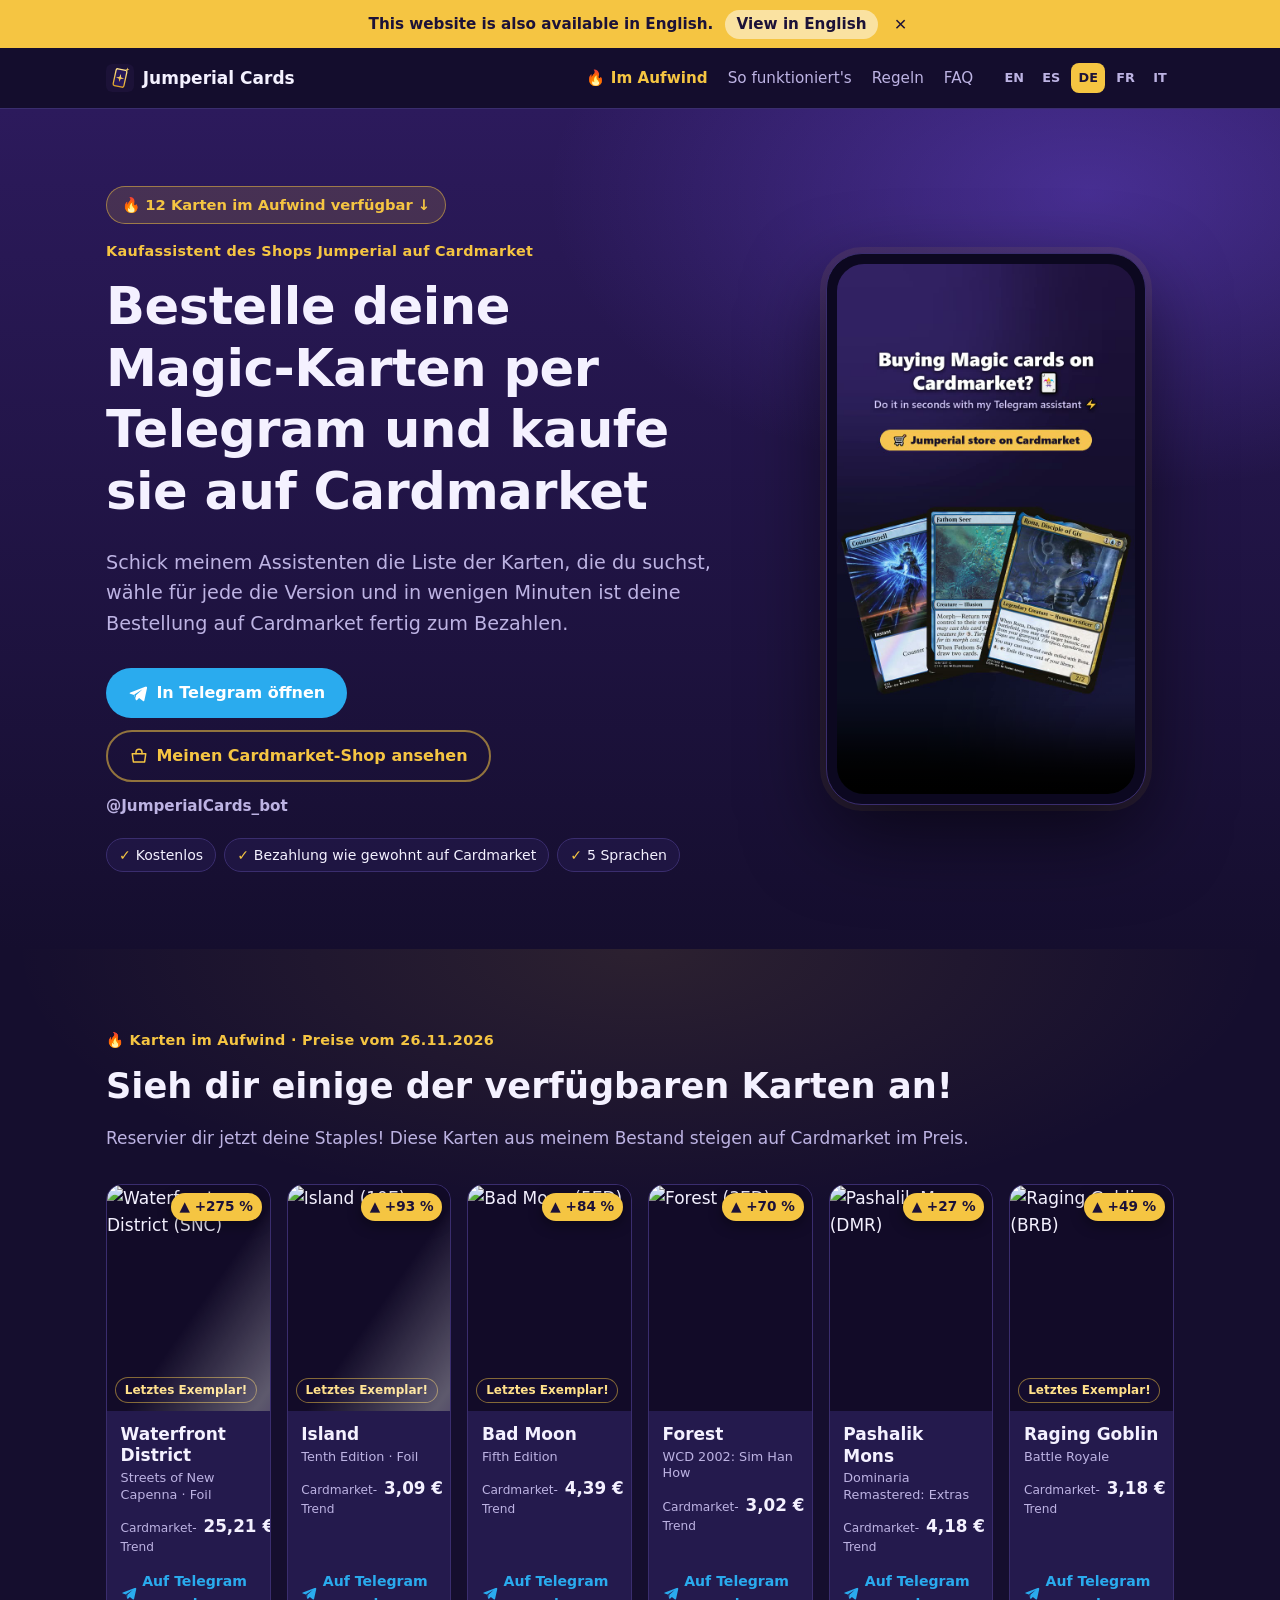
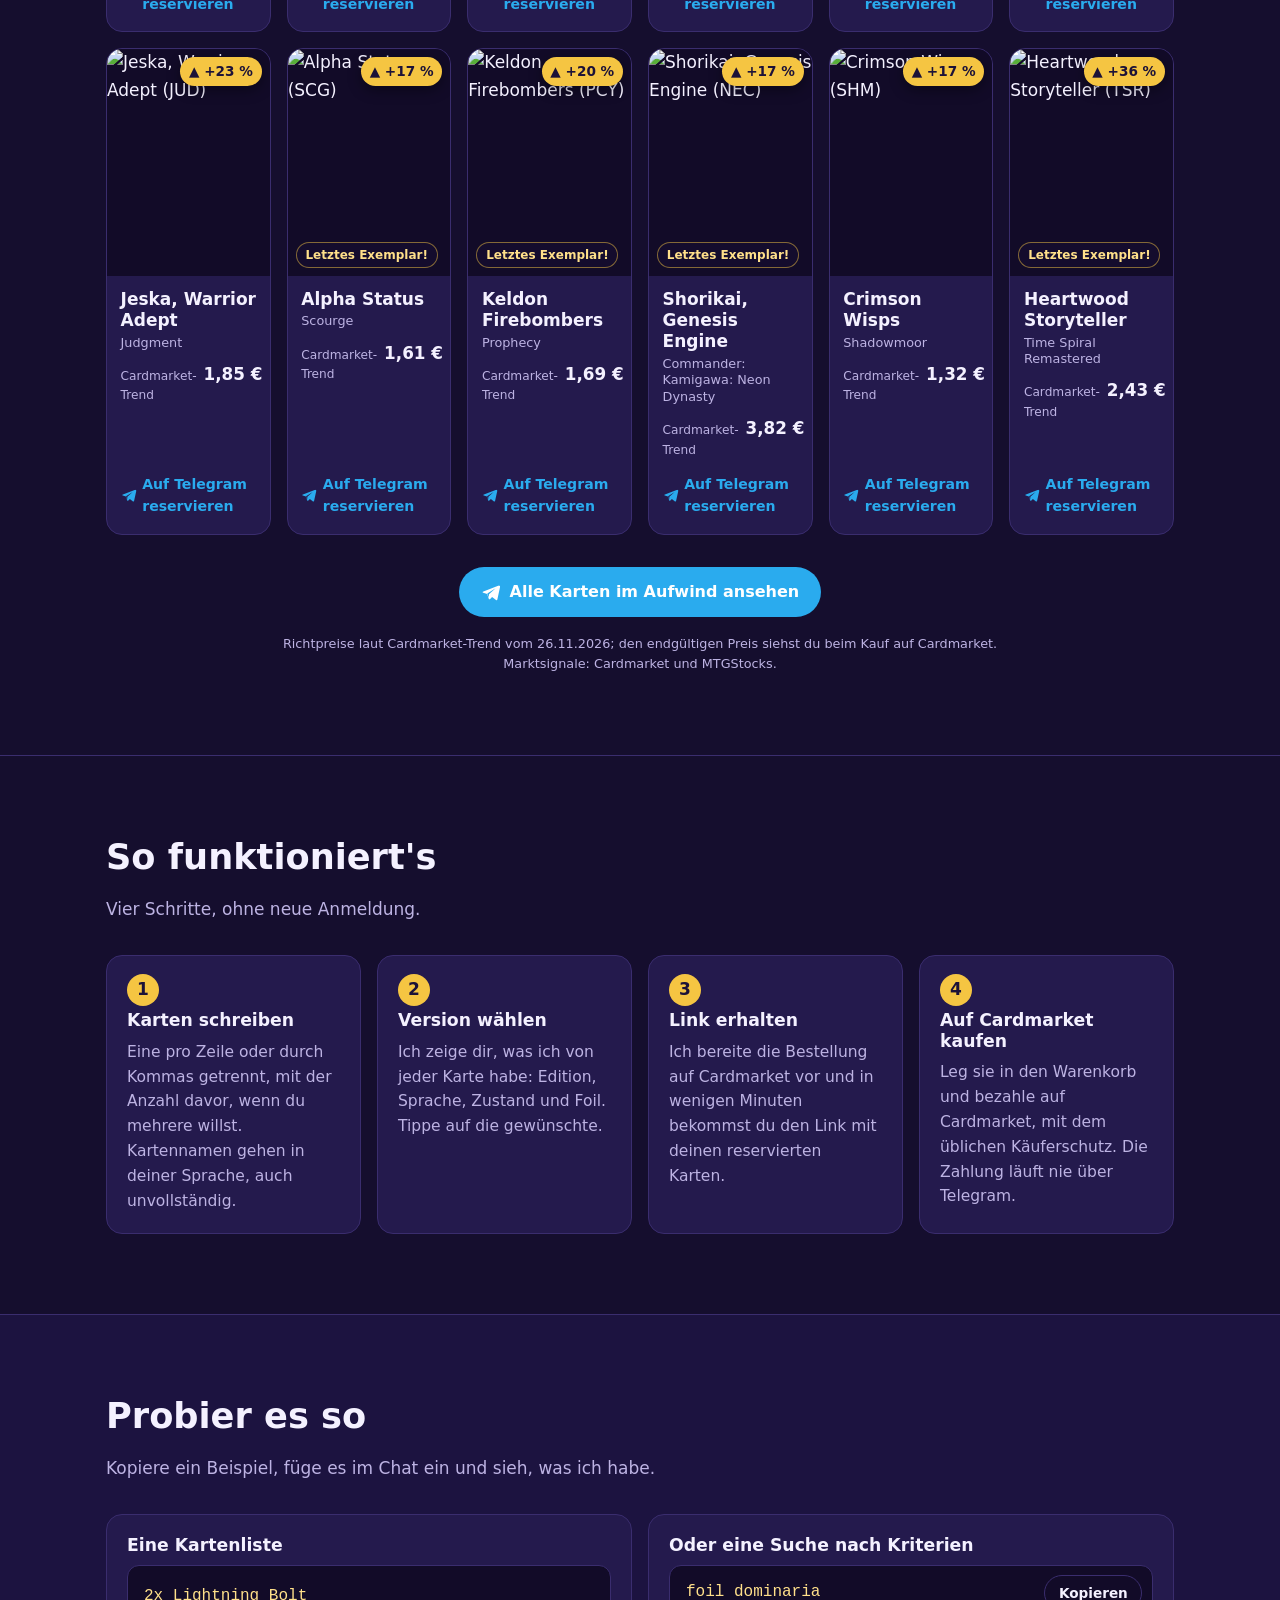
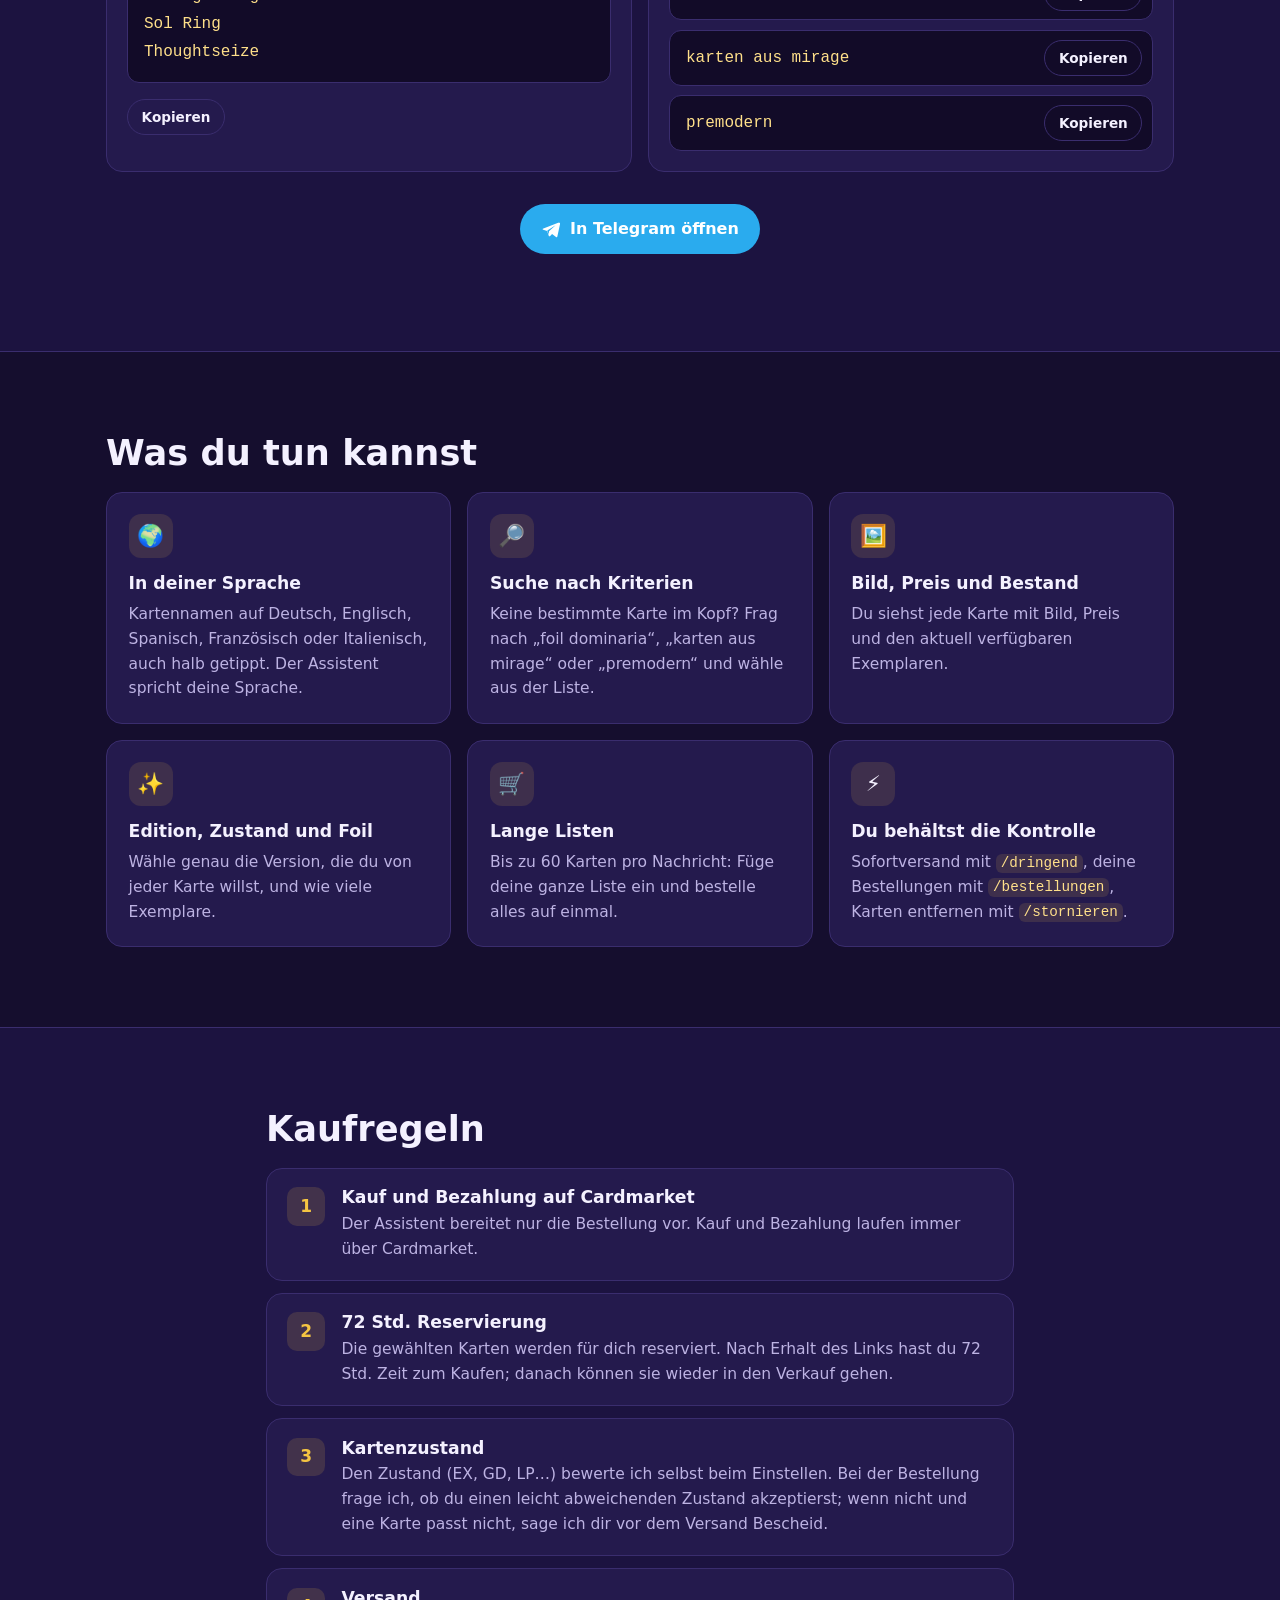
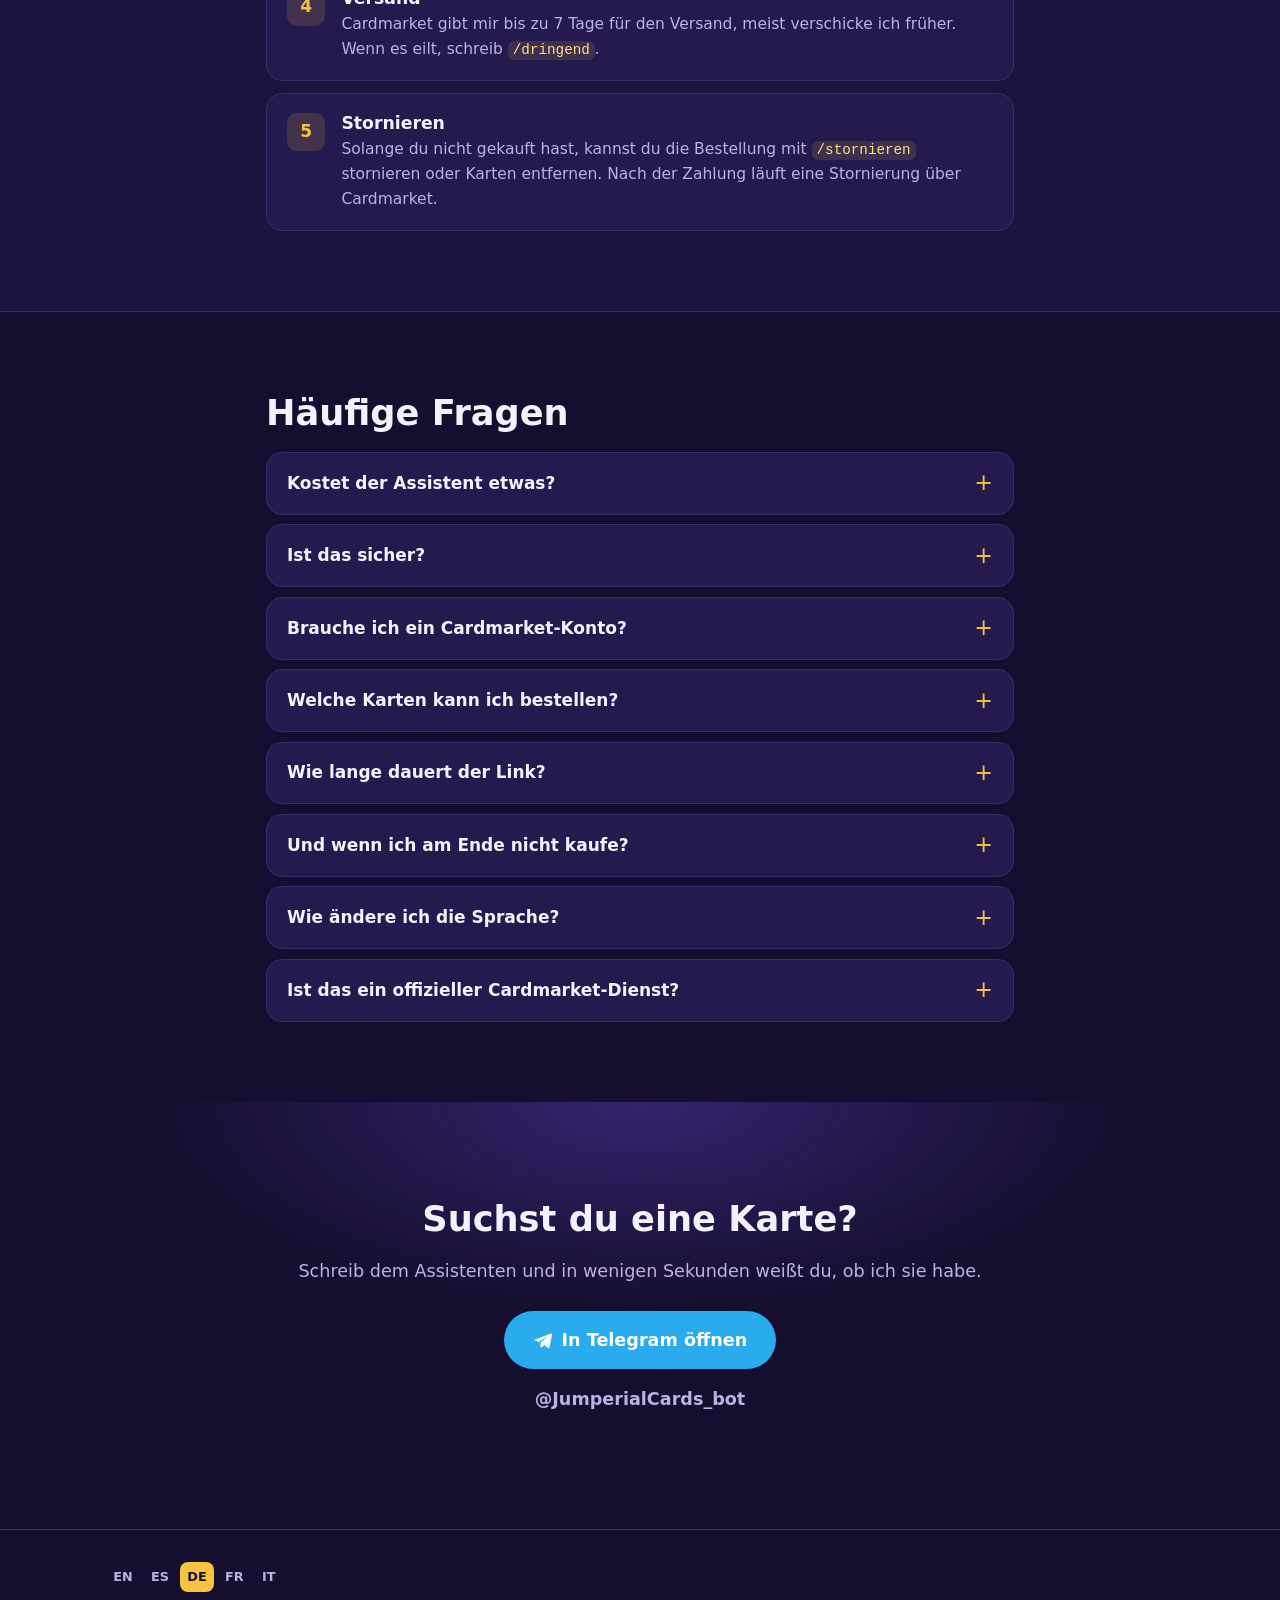
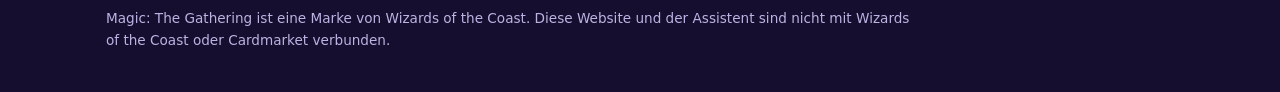
==== commit 654d615a: "Cartas en alza 2026-11-26" ====
--- a/de/index.html
+++ b/de/index.html
@@ -73,12 +73,12 @@
 
   <section id="hot" class="section hot">
     <div class="wrap">
-      <p class="eyebrow">🔥 Karten im Aufwind · Preise vom 25.11.2026</p>
+      <p class="eyebrow">🔥 Karten im Aufwind · Preise vom 26.11.2026</p>
       <h2>Sieh dir einige der verfügbaren Karten an!</h2>
       <p class="sub">Reservier dir jetzt deine Staples! Diese Karten aus meinem Bestand steigen auf Cardmarket im Preis.</p>
-      <ul class="hot-strip"><li class="hot-card foil"><a href="https://t.me/JumperialCards_bot?start=c651382f" rel="noopener" aria-label="Auf Telegram reservieren: Waterfront District (SNC)"><div class="hot-img"><img src="https://cards.scryfall.io/normal/front/f/c/fc312a16-5c10-4fa6-bd72-97407b7e46b7.jpg" alt="Waterfront District (SNC)" width="488" height="680" loading="lazy" decoding="async"><span class="hot-badge" title="Anstieg gegenüber ihrem Durchschnittspreis des letzten Monats">▲ +275 %</span><span class="hot-last">Letztes Exemplar!</span></div><div class="hot-info"><strong>Waterfront District</strong><small>Streets of New Capenna · Foil</small><span class="hot-price"><span>Cardmarket-Trend</span><b>25,21 €</b></span><span class="hot-cta"><svg aria-hidden="true" viewBox="0 0 24 24" width="20" height="20"><path fill="currentColor" d="M21.4 4.1 2.9 11.3c-1.3.5-1.2 1.2-.2 1.5l4.7 1.5 1.8 5.6c.2.6.1.9.8.9.5 0 .7-.2 1-.5l2.3-2.2 4.7 3.5c.9.5 1.5.2 1.7-.8l3.1-14.6c.3-1.3-.5-1.9-1.4-1.5ZM9.6 14.6l-.4 4.1-1.6-5 9.9-6.2-7.9 7.1Z"/></svg>Auf Telegram reservieren</span></div></a></li><li class="hot-card foil"><a href="https://t.me/JumperialCards_bot?start=c16533f" rel="noopener" aria-label="Auf Telegram reservieren: Island (10E)"><div class="hot-img"><img src="https://cards.scryfall.io/normal/front/8/a/8a5328db-c55a-488d-b085-fcfa7be184ca.jpg" alt="Island (10E)" width="488" height="680" loading="lazy" decoding="async"><span class="hot-badge" title="Anstieg gegenüber ihrem Durchschnittspreis des letzten Monats">▲ +133 %</span><span class="hot-last">Letztes Exemplar!</span></div><div class="hot-info"><strong>Island</strong><small>Tenth Edition · Foil</small><span class="hot-price"><span>Cardmarket-Trend</span><b>3,33 €</b></span><span class="hot-cta"><svg aria-hidden="true" viewBox="0 0 24 24" width="20" height="20"><path fill="currentColor" d="M21.4 4.1 2.9 11.3c-1.3.5-1.2 1.2-.2 1.5l4.7 1.5 1.8 5.6c.2.6.1.9.8.9.5 0 .7-.2 1-.5l2.3-2.2 4.7 3.5c.9.5 1.5.2 1.7-.8l3.1-14.6c.3-1.3-.5-1.9-1.4-1.5ZM9.6 14.6l-.4 4.1-1.6-5 9.9-6.2-7.9 7.1Z"/></svg>Auf Telegram reservieren</span></div></a></li><li class="hot-card"><a href="https://t.me/JumperialCards_bot?start=c9375" rel="noopener" aria-label="Auf Telegram reservieren: Bad Moon (5ED)"><div class="hot-img"><img src="https://cards.scryfall.io/normal/front/6/b/6bb6d665-42f5-4f44-8797-16c0351ab3c0.jpg" alt="Bad Moon (5ED)" width="488" height="680" loading="lazy" decoding="async"><span class="hot-badge" title="Anstieg gegenüber ihrem Durchschnittspreis des letzten Monats">▲ +84 %</span><span class="hot-last">Letztes Exemplar!</span></div><div class="hot-info"><strong>Bad Moon</strong><small>Fifth Edition</small><span class="hot-price"><span>Cardmarket-Trend</span><b>4,39 €</b></span><span class="hot-cta"><svg aria-hidden="true" viewBox="0 0 24 24" width="20" height="20"><path fill="currentColor" d="M21.4 4.1 2.9 11.3c-1.3.5-1.2 1.2-.2 1.5l4.7 1.5 1.8 5.6c.2.6.1.9.8.9.5 0 .7-.2 1-.5l2.3-2.2 4.7 3.5c.9.5 1.5.2 1.7-.8l3.1-14.6c.3-1.3-.5-1.9-1.4-1.5ZM9.6 14.6l-.4 4.1-1.6-5 9.9-6.2-7.9 7.1Z"/></svg>Auf Telegram reservieren</span></div></a></li><li class="hot-card"><a href="https://t.me/JumperialCards_bot?start=c250042" rel="noopener" aria-label="Auf Telegram reservieren: Forest (3ED)"><div class="hot-img"><img src="https://cards.scryfall.io/normal/front/4/d/4d1e4241-42ef-4b51-8f9b-2ab6aca31dbb.jpg" alt="Forest (3ED)" width="488" height="680" loading="lazy" decoding="async"><span class="hot-badge" title="Anstieg gegenüber ihrem Durchschnittspreis des letzten Monats">▲ +70 %</span></div><div class="hot-info"><strong>Forest</strong><small>WCD 2002: Sim Han How</small><span class="hot-price"><span>Cardmarket-Trend</span><b>3,02 €</b></span><span class="hot-cta"><svg aria-hidden="true" viewBox="0 0 24 24" width="20" height="20"><path fill="currentColor" d="M21.4 4.1 2.9 11.3c-1.3.5-1.2 1.2-.2 1.5l4.7 1.5 1.8 5.6c.2.6.1.9.8.9.5 0 .7-.2 1-.5l2.3-2.2 4.7 3.5c.9.5 1.5.2 1.7-.8l3.1-14.6c.3-1.3-.5-1.9-1.4-1.5ZM9.6 14.6l-.4 4.1-1.6-5 9.9-6.2-7.9 7.1Z"/></svg>Auf Telegram reservieren</span></div></a></li><li class="hot-card"><a href="https://t.me/JumperialCards_bot?start=c688492" rel="noopener" aria-label="Auf Telegram reservieren: Pashalik Mons (DMR)"><div class="hot-img"><img src="https://cards.scryfall.io/normal/front/a/6/a62b7671-efde-40b2-9cb1-76339d614d29.jpg" alt="Pashalik Mons (DMR)" width="488" height="680" loading="lazy" decoding="async"><span class="hot-badge" title="Anstieg gegenüber ihrem Durchschnittspreis des letzten Monats">▲ +33 %</span></div><div class="hot-info"><strong>Pashalik Mons</strong><small>Dominaria Remastered: Extras</small><span class="hot-price"><span>Cardmarket-Trend</span><b>4,32 €</b></span><span class="hot-cta"><svg aria-hidden="true" viewBox="0 0 24 24" width="20" height="20"><path fill="currentColor" d="M21.4 4.1 2.9 11.3c-1.3.5-1.2 1.2-.2 1.5l4.7 1.5 1.8 5.6c.2.6.1.9.8.9.5 0 .7-.2 1-.5l2.3-2.2 4.7 3.5c.9.5 1.5.2 1.7-.8l3.1-14.6c.3-1.3-.5-1.9-1.4-1.5ZM9.6 14.6l-.4 4.1-1.6-5 9.9-6.2-7.9 7.1Z"/></svg>Auf Telegram reservieren</span></div></a></li><li class="hot-card"><a href="https://t.me/JumperialCards_bot?start=c14662" rel="noopener" aria-label="Auf Telegram reservieren: Raging Goblin (BRB)"><div class="hot-img"><img src="https://cards.scryfall.io/normal/front/a/b/ab3bbe29-7cfc-4174-aea2-235a6e230836.jpg" alt="Raging Goblin (BRB)" width="488" height="680" loading="lazy" decoding="async"><span class="hot-badge" title="Anstieg gegenüber ihrem Durchschnittspreis des letzten Monats">▲ +49 %</span><span class="hot-last">Letztes Exemplar!</span></div><div class="hot-info"><strong>Raging Goblin</strong><small>Battle Royale</small><span class="hot-price"><span>Cardmarket-Trend</span><b>3,18 €</b></span><span class="hot-cta"><svg aria-hidden="true" viewBox="0 0 24 24" width="20" height="20"><path fill="currentColor" d="M21.4 4.1 2.9 11.3c-1.3.5-1.2 1.2-.2 1.5l4.7 1.5 1.8 5.6c.2.6.1.9.8.9.5 0 .7-.2 1-.5l2.3-2.2 4.7 3.5c.9.5 1.5.2 1.7-.8l3.1-14.6c.3-1.3-.5-1.9-1.4-1.5ZM9.6 14.6l-.4 4.1-1.6-5 9.9-6.2-7.9 7.1Z"/></svg>Auf Telegram reservieren</span></div></a></li><li class="hot-card"><a href="https://t.me/JumperialCards_bot?start=c3988" rel="noopener" aria-label="Auf Telegram reservieren: Keldon Firebombers (PCY)"><div class="hot-img"><img src="https://cards.scryfall.io/normal/front/d/3/d3fc78b5-c259-4c67-810c-99655e72c2da.jpg" alt="Keldon Firebombers (PCY)" width="488" height="680" loading="lazy" decoding="async"><span class="hot-badge" title="Anstieg gegenüber ihrem Durchschnittspreis des letzten Monats">▲ +21 %</span><span class="hot-last">Letztes Exemplar!</span></div><div class="hot-info"><strong>Keldon Firebombers</strong><small>Prophecy</small><span class="hot-price"><span>Cardmarket-Trend</span><b>1,70 €</b></span><span class="hot-cta"><svg aria-hidden="true" viewBox="0 0 24 24" width="20" height="20"><path fill="currentColor" d="M21.4 4.1 2.9 11.3c-1.3.5-1.2 1.2-.2 1.5l4.7 1.5 1.8 5.6c.2.6.1.9.8.9.5 0 .7-.2 1-.5l2.3-2.2 4.7 3.5c.9.5 1.5.2 1.7-.8l3.1-14.6c.3-1.3-.5-1.9-1.4-1.5ZM9.6 14.6l-.4 4.1-1.6-5 9.9-6.2-7.9 7.1Z"/></svg>Auf Telegram reservieren</span></div></a></li><li class="hot-card foil"><a href="https://t.me/JumperialCards_bot?start=c19057f" rel="noopener" aria-label="Auf Telegram reservieren: Leech Bonder (SHM)"><div class="hot-img"><img src="https://cards.scryfall.io/normal/front/a/8/a86562c6-91bd-4866-a2a9-0062ffdf07ce.jpg" alt="Leech Bonder (SHM)" width="488" height="680" loading="lazy" decoding="async"><span class="hot-badge" title="Anstieg gegenüber ihrem Durchschnittspreis des letzten Monats">▲ +19 %</span><span class="hot-last">Letztes Exemplar!</span></div><div class="hot-info"><strong>Leech Bonder</strong><small>Shadowmoor · Foil</small><span class="hot-price"><span>Cardmarket-Trend</span><b>3,53 €</b></span><span class="hot-cta"><svg aria-hidden="true" viewBox="0 0 24 24" width="20" height="20"><path fill="currentColor" d="M21.4 4.1 2.9 11.3c-1.3.5-1.2 1.2-.2 1.5l4.7 1.5 1.8 5.6c.2.6.1.9.8.9.5 0 .7-.2 1-.5l2.3-2.2 4.7 3.5c.9.5 1.5.2 1.7-.8l3.1-14.6c.3-1.3-.5-1.9-1.4-1.5ZM9.6 14.6l-.4 4.1-1.6-5 9.9-6.2-7.9 7.1Z"/></svg>Auf Telegram reservieren</span></div></a></li><li class="hot-card"><a href="https://t.me/JumperialCards_bot?start=c688848" rel="noopener" aria-label="Auf Telegram reservieren: Nantuko Shade (DMR)"><div class="hot-img"><img src="https://cards.scryfall.io/normal/front/a/4/a48375e7-46b6-45a7-9d19-f7b7de85fe55.jpg" alt="Nantuko Shade (DMR)" width="488" height="680" loading="lazy" decoding="async"><span class="hot-badge" title="Anstieg gegenüber ihrem Durchschnittspreis des letzten Monats">▲ +34 %</span><span class="hot-last">Letztes Exemplar!</span></div><div class="hot-info"><strong>Nantuko Shade</strong><small>Dominaria Remastered: Extras</small><span class="hot-price"><span>Cardmarket-Trend</span><b>3,75 €</b></span><span class="hot-cta"><svg aria-hidden="true" viewBox="0 0 24 24" width="20" height="20"><path fill="currentColor" d="M21.4 4.1 2.9 11.3c-1.3.5-1.2 1.2-.2 1.5l4.7 1.5 1.8 5.6c.2.6.1.9.8.9.5 0 .7-.2 1-.5l2.3-2.2 4.7 3.5c.9.5 1.5.2 1.7-.8l3.1-14.6c.3-1.3-.5-1.9-1.4-1.5ZM9.6 14.6l-.4 4.1-1.6-5 9.9-6.2-7.9 7.1Z"/></svg>Auf Telegram reservieren</span></div></a></li><li class="hot-card"><a href="https://t.me/JumperialCards_bot?start=c608626" rel="noopener" aria-label="Auf Telegram reservieren: Shorikai, Genesis Engine (NEC)"><div class="hot-img"><img src="https://cards.scryfall.io/normal/front/9/6/969ac7dd-f3aa-4888-9ff0-d16a31b5e7a9.jpg" alt="Shorikai, Genesis Engine (NEC)" width="488" height="680" loading="lazy" decoding="async"><span class="hot-badge" title="Anstieg gegenüber ihrem Durchschnittspreis des letzten Monats">▲ +17 %</span><span class="hot-last">Letztes Exemplar!</span></div><div class="hot-info"><strong>Shorikai, Genesis Engine</strong><small>Commander: Kamigawa: Neon Dynasty</small><span class="hot-price"><span>Cardmarket-Trend</span><b>3,80 €</b></span><span class="hot-cta"><svg aria-hidden="true" viewBox="0 0 24 24" width="20" height="20"><path fill="currentColor" d="M21.4 4.1 2.9 11.3c-1.3.5-1.2 1.2-.2 1.5l4.7 1.5 1.8 5.6c.2.6.1.9.8.9.5 0 .7-.2 1-.5l2.3-2.2 4.7 3.5c.9.5 1.5.2 1.7-.8l3.1-14.6c.3-1.3-.5-1.9-1.4-1.5ZM9.6 14.6l-.4 4.1-1.6-5 9.9-6.2-7.9 7.1Z"/></svg>Auf Telegram reservieren</span></div></a></li><li class="hot-card foil"><a href="https://t.me/JumperialCards_bot?start=c710575f" rel="noopener" aria-label="Auf Telegram reservieren: Feast of the Victorious Dead (MAT)"><div class="hot-img"><img src="https://cards.scryfall.io/normal/front/2/a/2ac806b3-17d2-4671-b4ca-0a8b85482bdc.jpg" alt="Feast of the Victorious Dead (MAT)" width="488" height="680" loading="lazy" decoding="async"><span class="hot-badge" title="Anstieg gegenüber ihrem Durchschnittspreis des letzten Monats">▲ +24 %</span><span class="hot-last">Letztes Exemplar!</span></div><div class="hot-info"><strong>Feast of the Victorious Dead</strong><small>March of the Machine: The Aftermath: Extras · Foil</small><span class="hot-price"><span>Cardmarket-Trend</span><b>1,31 €</b></span><span class="hot-cta"><svg aria-hidden="true" viewBox="0 0 24 24" width="20" height="20"><path fill="currentColor" d="M21.4 4.1 2.9 11.3c-1.3.5-1.2 1.2-.2 1.5l4.7 1.5 1.8 5.6c.2.6.1.9.8.9.5 0 .7-.2 1-.5l2.3-2.2 4.7 3.5c.9.5 1.5.2 1.7-.8l3.1-14.6c.3-1.3-.5-1.9-1.4-1.5ZM9.6 14.6l-.4 4.1-1.6-5 9.9-6.2-7.9 7.1Z"/></svg>Auf Telegram reservieren</span></div></a></li><li class="hot-card"><a href="https://t.me/JumperialCards_bot?start=c3417" rel="noopener" aria-label="Auf Telegram reservieren: Armadillo Cloak (INV)"><div class="hot-img"><img src="https://cards.scryfall.io/normal/front/9/d/9d816f98-6cb6-432c-b0a4-a0eed21658ac.jpg" alt="Armadillo Cloak (INV)" width="488" height="680" loading="lazy" decoding="async"><span class="hot-badge" title="Anstieg gegenüber ihrem Durchschnittspreis des letzten Monats">▲ +22 %</span></div><div class="hot-info"><strong>Armadillo Cloak</strong><small>Invasion</small><span class="hot-price"><span>Cardmarket-Trend</span><b>2,28 €</b></span><span class="hot-cta"><svg aria-hidden="true" viewBox="0 0 24 24" width="20" height="20"><path fill="currentColor" d="M21.4 4.1 2.9 11.3c-1.3.5-1.2 1.2-.2 1.5l4.7 1.5 1.8 5.6c.2.6.1.9.8.9.5 0 .7-.2 1-.5l2.3-2.2 4.7 3.5c.9.5 1.5.2 1.7-.8l3.1-14.6c.3-1.3-.5-1.9-1.4-1.5ZM9.6 14.6l-.4 4.1-1.6-5 9.9-6.2-7.9 7.1Z"/></svg>Auf Telegram reservieren</span></div></a></li></ul>
+      <ul class="hot-strip"><li class="hot-card foil"><a href="https://t.me/JumperialCards_bot?start=c651382f" rel="noopener" aria-label="Auf Telegram reservieren: Waterfront District (SNC)"><div class="hot-img"><img src="https://cards.scryfall.io/normal/front/f/c/fc312a16-5c10-4fa6-bd72-97407b7e46b7.jpg" alt="Waterfront District (SNC)" width="488" height="680" loading="lazy" decoding="async"><span class="hot-badge" title="Anstieg gegenüber ihrem Durchschnittspreis des letzten Monats">▲ +275 %</span><span class="hot-last">Letztes Exemplar!</span></div><div class="hot-info"><strong>Waterfront District</strong><small>Streets of New Capenna · Foil</small><span class="hot-price"><span>Cardmarket-Trend</span><b>25,21 €</b></span><span class="hot-cta"><svg aria-hidden="true" viewBox="0 0 24 24" width="20" height="20"><path fill="currentColor" d="M21.4 4.1 2.9 11.3c-1.3.5-1.2 1.2-.2 1.5l4.7 1.5 1.8 5.6c.2.6.1.9.8.9.5 0 .7-.2 1-.5l2.3-2.2 4.7 3.5c.9.5 1.5.2 1.7-.8l3.1-14.6c.3-1.3-.5-1.9-1.4-1.5ZM9.6 14.6l-.4 4.1-1.6-5 9.9-6.2-7.9 7.1Z"/></svg>Auf Telegram reservieren</span></div></a></li><li class="hot-card foil"><a href="https://t.me/JumperialCards_bot?start=c16533f" rel="noopener" aria-label="Auf Telegram reservieren: Island (10E)"><div class="hot-img"><img src="https://cards.scryfall.io/normal/front/8/a/8a5328db-c55a-488d-b085-fcfa7be184ca.jpg" alt="Island (10E)" width="488" height="680" loading="lazy" decoding="async"><span class="hot-badge" title="Anstieg gegenüber ihrem Durchschnittspreis des letzten Monats">▲ +93 %</span><span class="hot-last">Letztes Exemplar!</span></div><div class="hot-info"><strong>Island</strong><small>Tenth Edition · Foil</small><span class="hot-price"><span>Cardmarket-Trend</span><b>3,09 €</b></span><span class="hot-cta"><svg aria-hidden="true" viewBox="0 0 24 24" width="20" height="20"><path fill="currentColor" d="M21.4 4.1 2.9 11.3c-1.3.5-1.2 1.2-.2 1.5l4.7 1.5 1.8 5.6c.2.6.1.9.8.9.5 0 .7-.2 1-.5l2.3-2.2 4.7 3.5c.9.5 1.5.2 1.7-.8l3.1-14.6c.3-1.3-.5-1.9-1.4-1.5ZM9.6 14.6l-.4 4.1-1.6-5 9.9-6.2-7.9 7.1Z"/></svg>Auf Telegram reservieren</span></div></a></li><li class="hot-card"><a href="https://t.me/JumperialCards_bot?start=c9375" rel="noopener" aria-label="Auf Telegram reservieren: Bad Moon (5ED)"><div class="hot-img"><img src="https://cards.scryfall.io/normal/front/6/b/6bb6d665-42f5-4f44-8797-16c0351ab3c0.jpg" alt="Bad Moon (5ED)" width="488" height="680" loading="lazy" decoding="async"><span class="hot-badge" title="Anstieg gegenüber ihrem Durchschnittspreis des letzten Monats">▲ +84 %</span><span class="hot-last">Letztes Exemplar!</span></div><div class="hot-info"><strong>Bad Moon</strong><small>Fifth Edition</small><span class="hot-price"><span>Cardmarket-Trend</span><b>4,39 €</b></span><span class="hot-cta"><svg aria-hidden="true" viewBox="0 0 24 24" width="20" height="20"><path fill="currentColor" d="M21.4 4.1 2.9 11.3c-1.3.5-1.2 1.2-.2 1.5l4.7 1.5 1.8 5.6c.2.6.1.9.8.9.5 0 .7-.2 1-.5l2.3-2.2 4.7 3.5c.9.5 1.5.2 1.7-.8l3.1-14.6c.3-1.3-.5-1.9-1.4-1.5ZM9.6 14.6l-.4 4.1-1.6-5 9.9-6.2-7.9 7.1Z"/></svg>Auf Telegram reservieren</span></div></a></li><li class="hot-card"><a href="https://t.me/JumperialCards_bot?start=c250042" rel="noopener" aria-label="Auf Telegram reservieren: Forest (3ED)"><div class="hot-img"><img src="https://cards.scryfall.io/normal/front/4/d/4d1e4241-42ef-4b51-8f9b-2ab6aca31dbb.jpg" alt="Forest (3ED)" width="488" height="680" loading="lazy" decoding="async"><span class="hot-badge" title="Anstieg gegenüber ihrem Durchschnittspreis des letzten Monats">▲ +70 %</span></div><div class="hot-info"><strong>Forest</strong><small>WCD 2002: Sim Han How</small><span class="hot-price"><span>Cardmarket-Trend</span><b>3,02 €</b></span><span class="hot-cta"><svg aria-hidden="true" viewBox="0 0 24 24" width="20" height="20"><path fill="currentColor" d="M21.4 4.1 2.9 11.3c-1.3.5-1.2 1.2-.2 1.5l4.7 1.5 1.8 5.6c.2.6.1.9.8.9.5 0 .7-.2 1-.5l2.3-2.2 4.7 3.5c.9.5 1.5.2 1.7-.8l3.1-14.6c.3-1.3-.5-1.9-1.4-1.5ZM9.6 14.6l-.4 4.1-1.6-5 9.9-6.2-7.9 7.1Z"/></svg>Auf Telegram reservieren</span></div></a></li><li class="hot-card"><a href="https://t.me/JumperialCards_bot?start=c688492" rel="noopener" aria-label="Auf Telegram reservieren: Pashalik Mons (DMR)"><div class="hot-img"><img src="https://cards.scryfall.io/normal/front/a/6/a62b7671-efde-40b2-9cb1-76339d614d29.jpg" alt="Pashalik Mons (DMR)" width="488" height="680" loading="lazy" decoding="async"><span class="hot-badge" title="Anstieg gegenüber ihrem Durchschnittspreis des letzten Monats">▲ +27 %</span></div><div class="hot-info"><strong>Pashalik Mons</strong><small>Dominaria Remastered: Extras</small><span class="hot-price"><span>Cardmarket-Trend</span><b>4,18 €</b></span><span class="hot-cta"><svg aria-hidden="true" viewBox="0 0 24 24" width="20" height="20"><path fill="currentColor" d="M21.4 4.1 2.9 11.3c-1.3.5-1.2 1.2-.2 1.5l4.7 1.5 1.8 5.6c.2.6.1.9.8.9.5 0 .7-.2 1-.5l2.3-2.2 4.7 3.5c.9.5 1.5.2 1.7-.8l3.1-14.6c.3-1.3-.5-1.9-1.4-1.5ZM9.6 14.6l-.4 4.1-1.6-5 9.9-6.2-7.9 7.1Z"/></svg>Auf Telegram reservieren</span></div></a></li><li class="hot-card"><a href="https://t.me/JumperialCards_bot?start=c14662" rel="noopener" aria-label="Auf Telegram reservieren: Raging Goblin (BRB)"><div class="hot-img"><img src="https://cards.scryfall.io/normal/front/a/b/ab3bbe29-7cfc-4174-aea2-235a6e230836.jpg" alt="Raging Goblin (BRB)" width="488" height="680" loading="lazy" decoding="async"><span class="hot-badge" title="Anstieg gegenüber ihrem Durchschnittspreis des letzten Monats">▲ +49 %</span><span class="hot-last">Letztes Exemplar!</span></div><div class="hot-info"><strong>Raging Goblin</strong><small>Battle Royale</small><span class="hot-price"><span>Cardmarket-Trend</span><b>3,18 €</b></span><span class="hot-cta"><svg aria-hidden="true" viewBox="0 0 24 24" width="20" height="20"><path fill="currentColor" d="M21.4 4.1 2.9 11.3c-1.3.5-1.2 1.2-.2 1.5l4.7 1.5 1.8 5.6c.2.6.1.9.8.9.5 0 .7-.2 1-.5l2.3-2.2 4.7 3.5c.9.5 1.5.2 1.7-.8l3.1-14.6c.3-1.3-.5-1.9-1.4-1.5ZM9.6 14.6l-.4 4.1-1.6-5 9.9-6.2-7.9 7.1Z"/></svg>Auf Telegram reservieren</span></div></a></li><li class="hot-card"><a href="https://t.me/JumperialCards_bot?start=c2219" rel="noopener" aria-label="Auf Telegram reservieren: Jeska, Warrior Adept (JUD)"><div class="hot-img"><img src="https://cards.scryfall.io/normal/front/1/c/1cf96a59-8b7d-4a5b-adfd-17eeedd95db5.jpg" alt="Jeska, Warrior Adept (JUD)" width="488" height="680" loading="lazy" decoding="async"><span class="hot-badge" title="Anstieg gegenüber ihrem Durchschnittspreis des letzten Monats">▲ +23 %</span></div><div class="hot-info"><strong>Jeska, Warrior Adept</strong><small>Judgment</small><span class="hot-price"><span>Cardmarket-Trend</span><b>1,85 €</b></span><span class="hot-cta"><svg aria-hidden="true" viewBox="0 0 24 24" width="20" height="20"><path fill="currentColor" d="M21.4 4.1 2.9 11.3c-1.3.5-1.2 1.2-.2 1.5l4.7 1.5 1.8 5.6c.2.6.1.9.8.9.5 0 .7-.2 1-.5l2.3-2.2 4.7 3.5c.9.5 1.5.2 1.7-.8l3.1-14.6c.3-1.3-.5-1.9-1.4-1.5ZM9.6 14.6l-.4 4.1-1.6-5 9.9-6.2-7.9 7.1Z"/></svg>Auf Telegram reservieren</span></div></a></li><li class="hot-card"><a href="https://t.me/JumperialCards_bot?start=c1103" rel="noopener" aria-label="Auf Telegram reservieren: Alpha Status (SCG)"><div class="hot-img"><img src="https://cards.scryfall.io/normal/front/f/d/fd210c45-57f3-4d7d-93ba-81fe4298ade3.jpg" alt="Alpha Status (SCG)" width="488" height="680" loading="lazy" decoding="async"><span class="hot-badge" title="Anstieg gegenüber ihrem Durchschnittspreis des letzten Monats">▲ +17 %</span><span class="hot-last">Letztes Exemplar!</span></div><div class="hot-info"><strong>Alpha Status</strong><small>Scourge</small><span class="hot-price"><span>Cardmarket-Trend</span><b>1,61 €</b></span><span class="hot-cta"><svg aria-hidden="true" viewBox="0 0 24 24" width="20" height="20"><path fill="currentColor" d="M21.4 4.1 2.9 11.3c-1.3.5-1.2 1.2-.2 1.5l4.7 1.5 1.8 5.6c.2.6.1.9.8.9.5 0 .7-.2 1-.5l2.3-2.2 4.7 3.5c.9.5 1.5.2 1.7-.8l3.1-14.6c.3-1.3-.5-1.9-1.4-1.5ZM9.6 14.6l-.4 4.1-1.6-5 9.9-6.2-7.9 7.1Z"/></svg>Auf Telegram reservieren</span></div></a></li><li class="hot-card"><a href="https://t.me/JumperialCards_bot?start=c3988" rel="noopener" aria-label="Auf Telegram reservieren: Keldon Firebombers (PCY)"><div class="hot-img"><img src="https://cards.scryfall.io/normal/front/d/3/d3fc78b5-c259-4c67-810c-99655e72c2da.jpg" alt="Keldon Firebombers (PCY)" width="488" height="680" loading="lazy" decoding="async"><span class="hot-badge" title="Anstieg gegenüber ihrem Durchschnittspreis des letzten Monats">▲ +20 %</span><span class="hot-last">Letztes Exemplar!</span></div><div class="hot-info"><strong>Keldon Firebombers</strong><small>Prophecy</small><span class="hot-price"><span>Cardmarket-Trend</span><b>1,69 €</b></span><span class="hot-cta"><svg aria-hidden="true" viewBox="0 0 24 24" width="20" height="20"><path fill="currentColor" d="M21.4 4.1 2.9 11.3c-1.3.5-1.2 1.2-.2 1.5l4.7 1.5 1.8 5.6c.2.6.1.9.8.9.5 0 .7-.2 1-.5l2.3-2.2 4.7 3.5c.9.5 1.5.2 1.7-.8l3.1-14.6c.3-1.3-.5-1.9-1.4-1.5ZM9.6 14.6l-.4 4.1-1.6-5 9.9-6.2-7.9 7.1Z"/></svg>Auf Telegram reservieren</span></div></a></li><li class="hot-card"><a href="https://t.me/JumperialCards_bot?start=c608626" rel="noopener" aria-label="Auf Telegram reservieren: Shorikai, Genesis Engine (NEC)"><div class="hot-img"><img src="https://cards.scryfall.io/normal/front/9/6/969ac7dd-f3aa-4888-9ff0-d16a31b5e7a9.jpg" alt="Shorikai, Genesis Engine (NEC)" width="488" height="680" loading="lazy" decoding="async"><span class="hot-badge" title="Anstieg gegenüber ihrem Durchschnittspreis des letzten Monats">▲ +17 %</span><span class="hot-last">Letztes Exemplar!</span></div><div class="hot-info"><strong>Shorikai, Genesis Engine</strong><small>Commander: Kamigawa: Neon Dynasty</small><span class="hot-price"><span>Cardmarket-Trend</span><b>3,82 €</b></span><span class="hot-cta"><svg aria-hidden="true" viewBox="0 0 24 24" width="20" height="20"><path fill="currentColor" d="M21.4 4.1 2.9 11.3c-1.3.5-1.2 1.2-.2 1.5l4.7 1.5 1.8 5.6c.2.6.1.9.8.9.5 0 .7-.2 1-.5l2.3-2.2 4.7 3.5c.9.5 1.5.2 1.7-.8l3.1-14.6c.3-1.3-.5-1.9-1.4-1.5ZM9.6 14.6l-.4 4.1-1.6-5 9.9-6.2-7.9 7.1Z"/></svg>Auf Telegram reservieren</span></div></a></li><li class="hot-card"><a href="https://t.me/JumperialCards_bot?start=c19102" rel="noopener" aria-label="Auf Telegram reservieren: Crimson Wisps (SHM)"><div class="hot-img"><img src="https://cards.scryfall.io/normal/front/a/6/a65c81ff-fc5d-4191-93fb-52eb806457b7.jpg" alt="Crimson Wisps (SHM)" width="488" height="680" loading="lazy" decoding="async"><span class="hot-badge" title="Anstieg gegenüber ihrem Durchschnittspreis des letzten Monats">▲ +17 %</span></div><div class="hot-info"><strong>Crimson Wisps</strong><small>Shadowmoor</small><span class="hot-price"><span>Cardmarket-Trend</span><b>1,32 €</b></span><span class="hot-cta"><svg aria-hidden="true" viewBox="0 0 24 24" width="20" height="20"><path fill="currentColor" d="M21.4 4.1 2.9 11.3c-1.3.5-1.2 1.2-.2 1.5l4.7 1.5 1.8 5.6c.2.6.1.9.8.9.5 0 .7-.2 1-.5l2.3-2.2 4.7 3.5c.9.5 1.5.2 1.7-.8l3.1-14.6c.3-1.3-.5-1.9-1.4-1.5ZM9.6 14.6l-.4 4.1-1.6-5 9.9-6.2-7.9 7.1Z"/></svg>Auf Telegram reservieren</span></div></a></li><li class="hot-card"><a href="https://t.me/JumperialCards_bot?start=c546761" rel="noopener" aria-label="Auf Telegram reservieren: Heartwood Storyteller (TSR)"><div class="hot-img"><img src="https://cards.scryfall.io/normal/front/7/a/7a5e2f7a-8cfe-4d1b-a68d-7e6d8d10bd27.jpg" alt="Heartwood Storyteller (TSR)" width="488" height="680" loading="lazy" decoding="async"><span class="hot-badge" title="Anstieg gegenüber ihrem Durchschnittspreis des letzten Monats">▲ +36 %</span><span class="hot-last">Letztes Exemplar!</span></div><div class="hot-info"><strong>Heartwood Storyteller</strong><small>Time Spiral Remastered</small><span class="hot-price"><span>Cardmarket-Trend</span><b>2,43 €</b></span><span class="hot-cta"><svg aria-hidden="true" viewBox="0 0 24 24" width="20" height="20"><path fill="currentColor" d="M21.4 4.1 2.9 11.3c-1.3.5-1.2 1.2-.2 1.5l4.7 1.5 1.8 5.6c.2.6.1.9.8.9.5 0 .7-.2 1-.5l2.3-2.2 4.7 3.5c.9.5 1.5.2 1.7-.8l3.1-14.6c.3-1.3-.5-1.9-1.4-1.5ZM9.6 14.6l-.4 4.1-1.6-5 9.9-6.2-7.9 7.1Z"/></svg>Auf Telegram reservieren</span></div></a></li></ul>
       <p class="center"><a class="btn btn-tg" href="https://t.me/JumperialCards_bot?start=trending" rel="noopener"><svg aria-hidden="true" viewBox="0 0 24 24" width="20" height="20"><path fill="currentColor" d="M21.4 4.1 2.9 11.3c-1.3.5-1.2 1.2-.2 1.5l4.7 1.5 1.8 5.6c.2.6.1.9.8.9.5 0 .7-.2 1-.5l2.3-2.2 4.7 3.5c.9.5 1.5.2 1.7-.8l3.1-14.6c.3-1.3-.5-1.9-1.4-1.5ZM9.6 14.6l-.4 4.1-1.6-5 9.9-6.2-7.9 7.1Z"/></svg>Alle Karten im Aufwind ansehen</a></p>
-      <p class="hot-note">Richtpreise laut Cardmarket-Trend vom 25.11.2026; den endgültigen Preis siehst du beim Kauf auf Cardmarket. Marktsignale: Cardmarket und MTGStocks.</p>
+      <p class="hot-note">Richtpreise laut Cardmarket-Trend vom 26.11.2026; den endgültigen Preis siehst du beim Kauf auf Cardmarket. Marktsignale: Cardmarket und MTGStocks.</p>
     </div>
   </section>
 
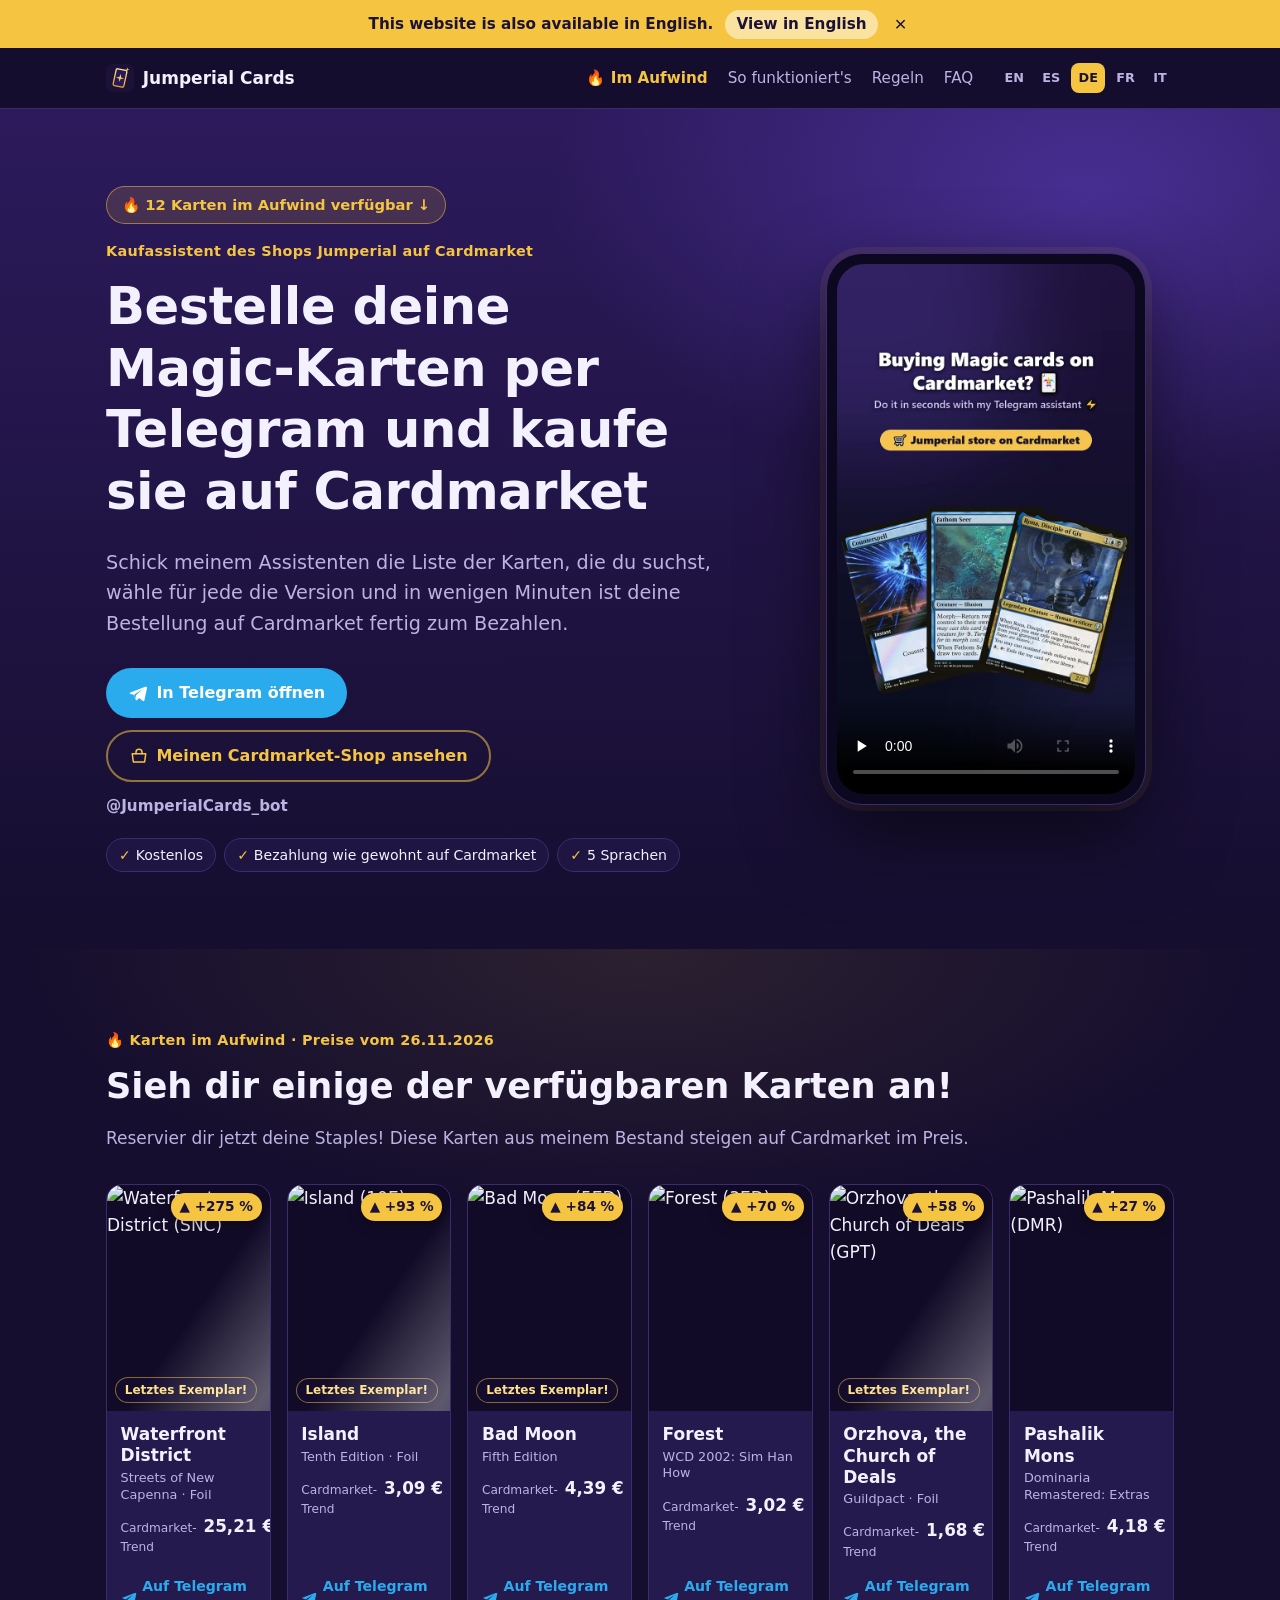
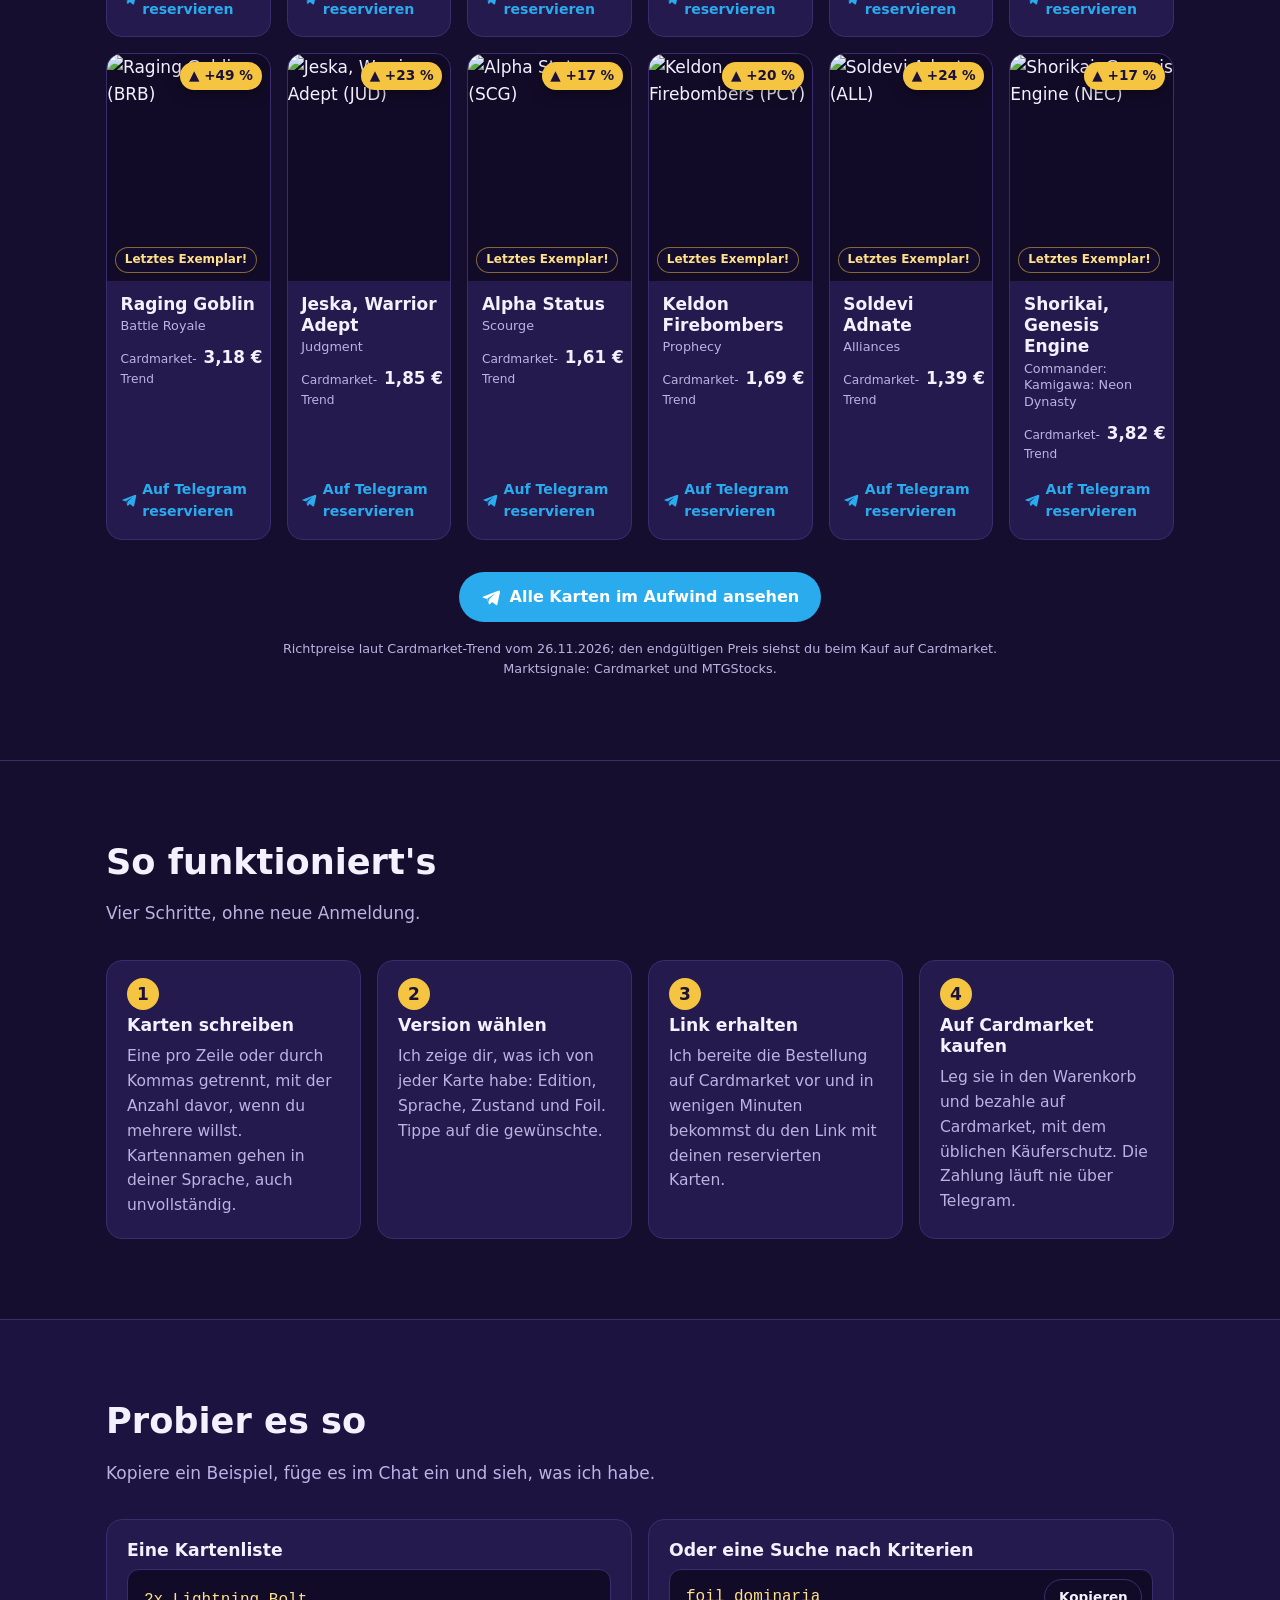
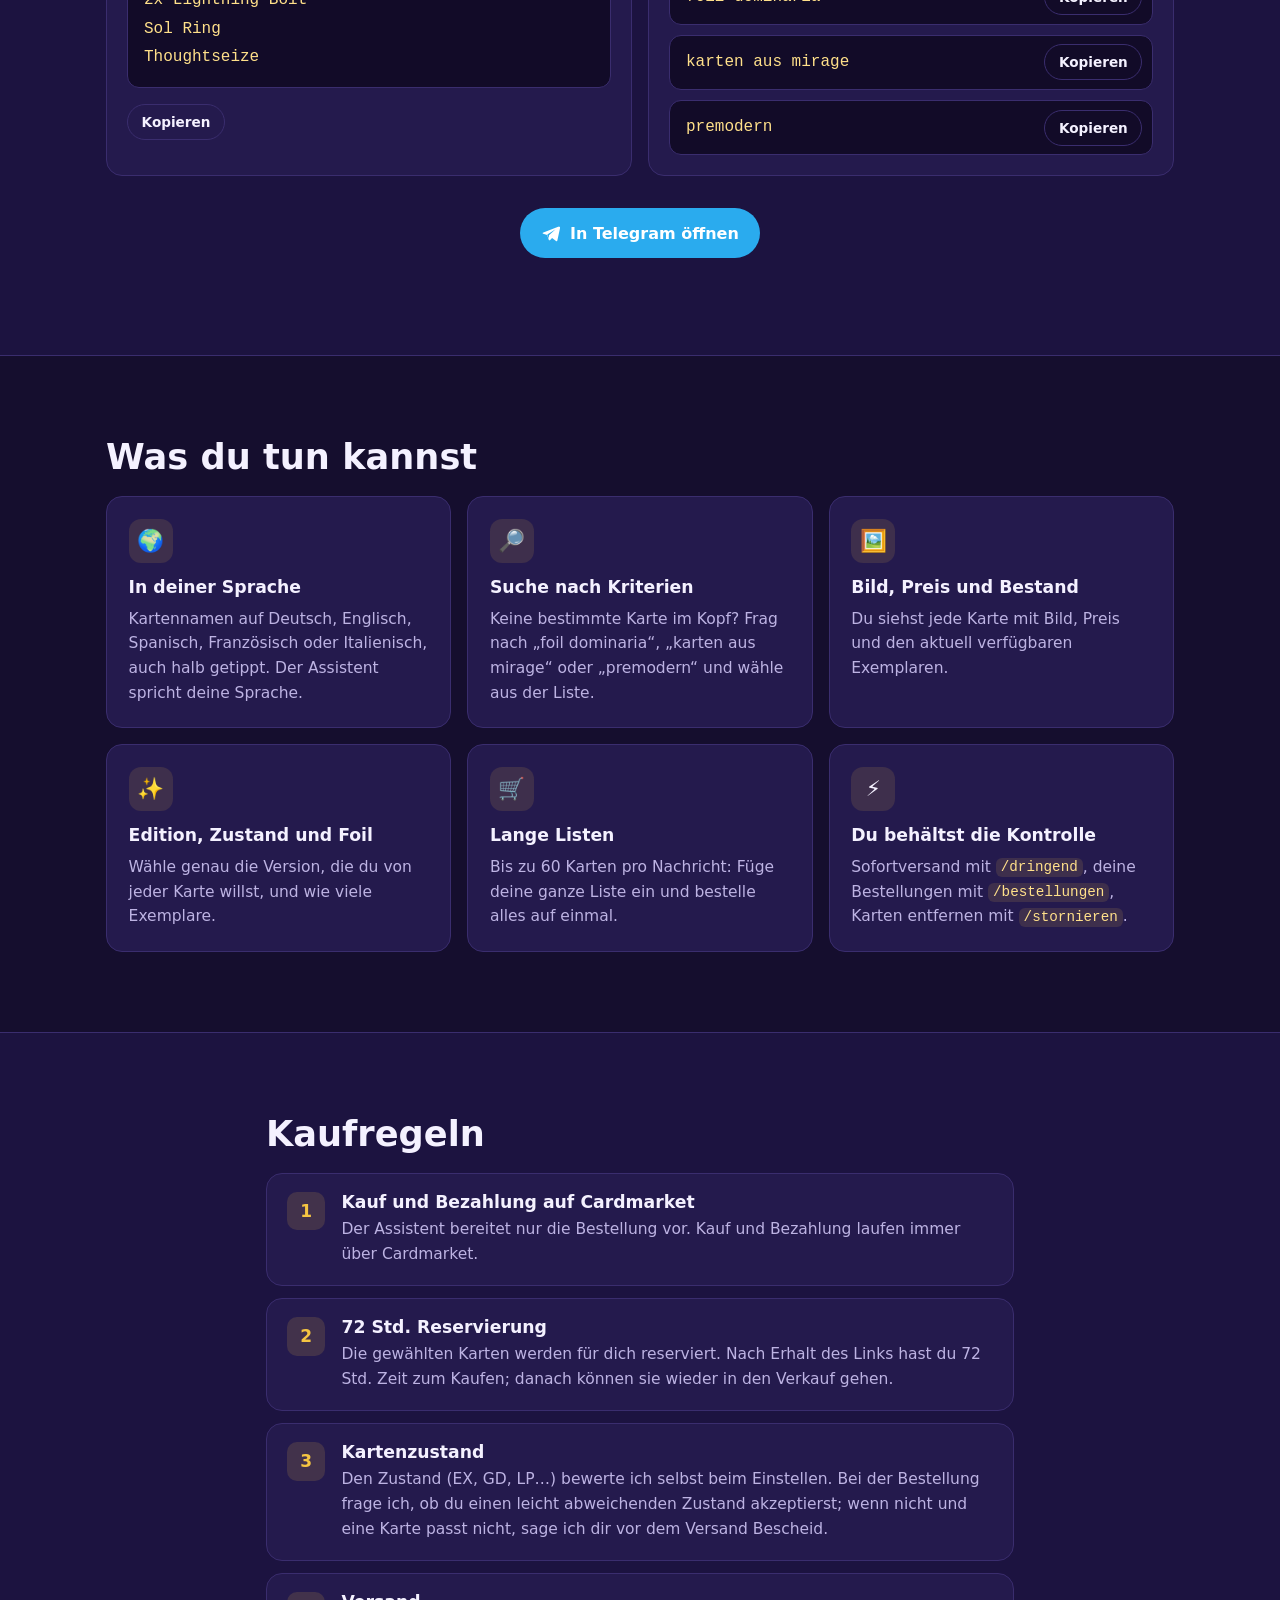
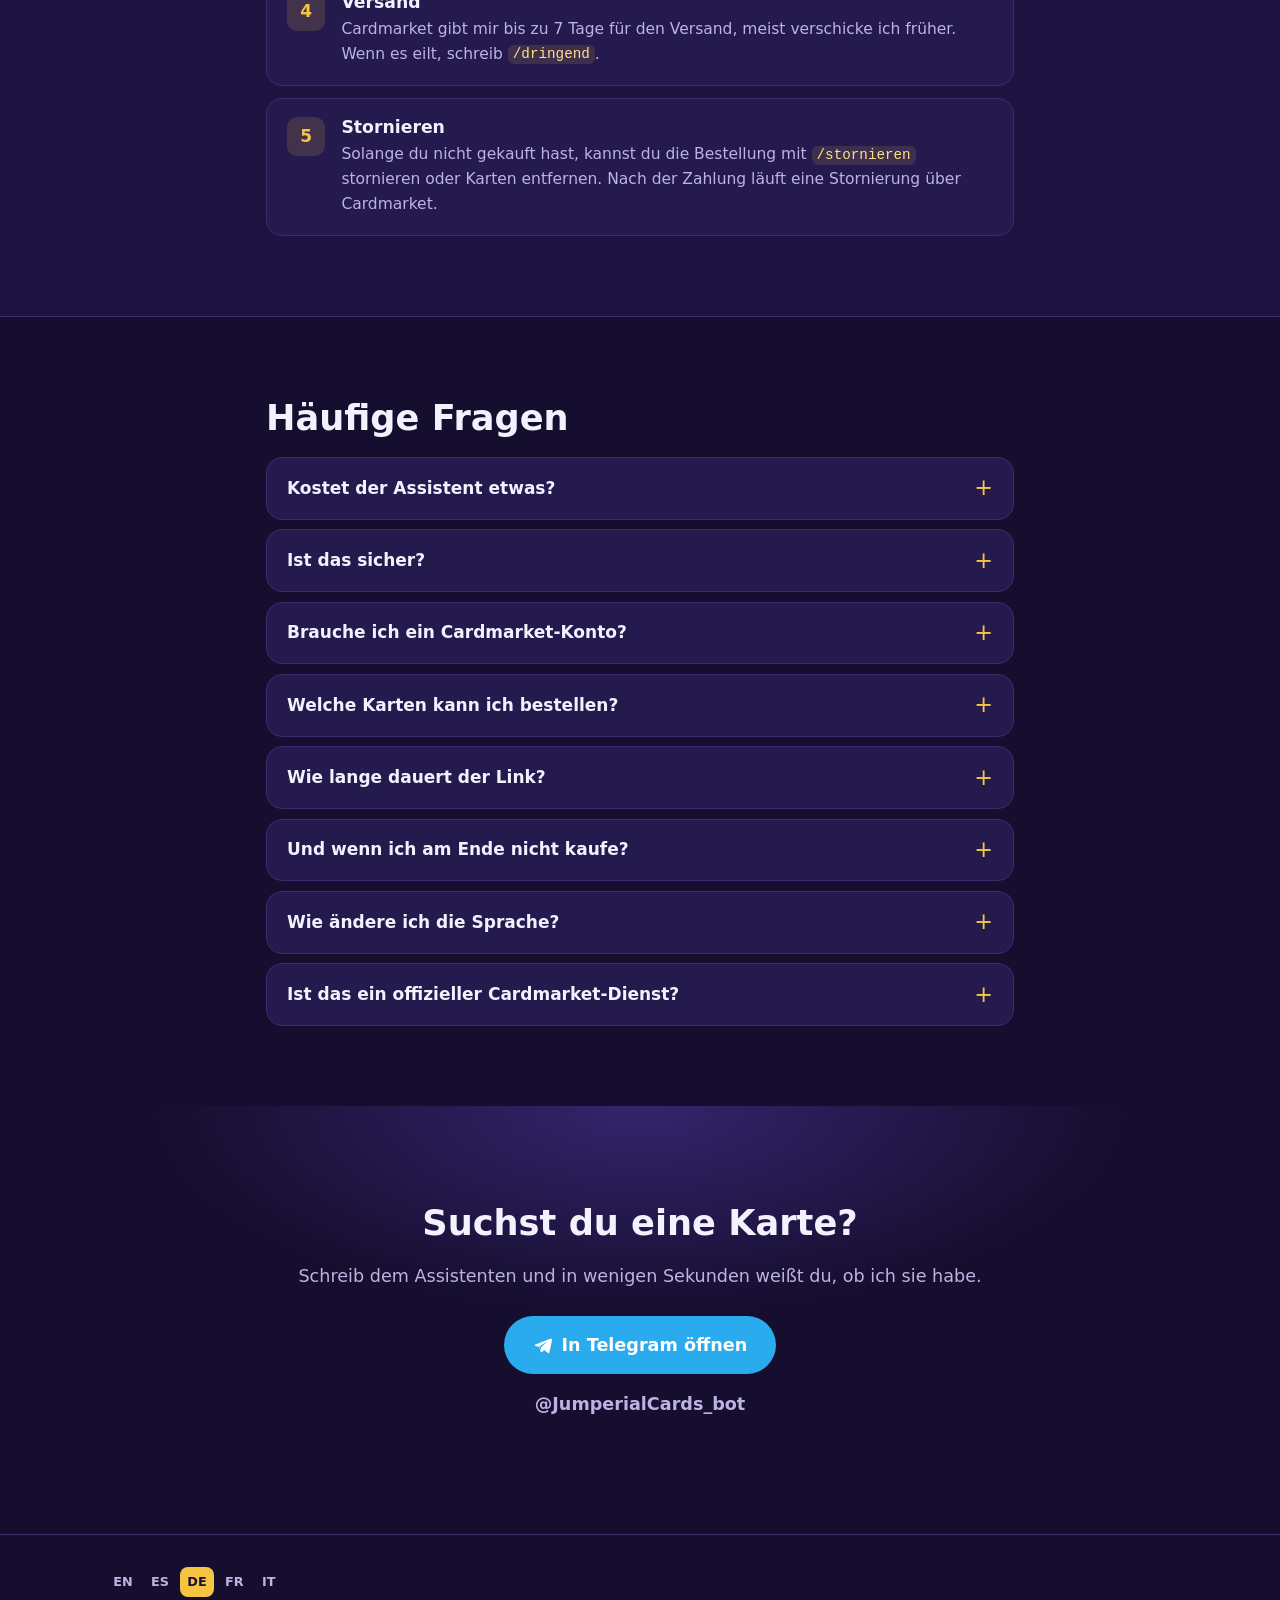
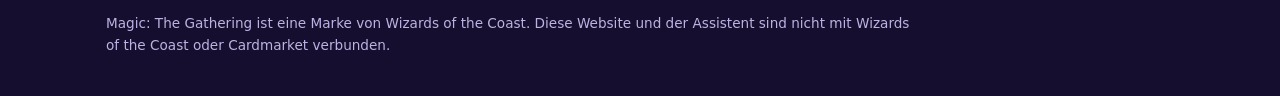
==== commit d076f3d9: "Cartas en alza 2026-11-26" ====
--- a/de/index.html
+++ b/de/index.html
@@ -76,7 +76,7 @@
       <p class="eyebrow">🔥 Karten im Aufwind · Preise vom 26.11.2026</p>
       <h2>Sieh dir einige der verfügbaren Karten an!</h2>
       <p class="sub">Reservier dir jetzt deine Staples! Diese Karten aus meinem Bestand steigen auf Cardmarket im Preis.</p>
-      <ul class="hot-strip"><li class="hot-card foil"><a href="https://t.me/JumperialCards_bot?start=c651382f" rel="noopener" aria-label="Auf Telegram reservieren: Waterfront District (SNC)"><div class="hot-img"><img src="https://cards.scryfall.io/normal/front/f/c/fc312a16-5c10-4fa6-bd72-97407b7e46b7.jpg" alt="Waterfront District (SNC)" width="488" height="680" loading="lazy" decoding="async"><span class="hot-badge" title="Anstieg gegenüber ihrem Durchschnittspreis des letzten Monats">▲ +275 %</span><span class="hot-last">Letztes Exemplar!</span></div><div class="hot-info"><strong>Waterfront District</strong><small>Streets of New Capenna · Foil</small><span class="hot-price"><span>Cardmarket-Trend</span><b>25,21 €</b></span><span class="hot-cta"><svg aria-hidden="true" viewBox="0 0 24 24" width="20" height="20"><path fill="currentColor" d="M21.4 4.1 2.9 11.3c-1.3.5-1.2 1.2-.2 1.5l4.7 1.5 1.8 5.6c.2.6.1.9.8.9.5 0 .7-.2 1-.5l2.3-2.2 4.7 3.5c.9.5 1.5.2 1.7-.8l3.1-14.6c.3-1.3-.5-1.9-1.4-1.5ZM9.6 14.6l-.4 4.1-1.6-5 9.9-6.2-7.9 7.1Z"/></svg>Auf Telegram reservieren</span></div></a></li><li class="hot-card foil"><a href="https://t.me/JumperialCards_bot?start=c16533f" rel="noopener" aria-label="Auf Telegram reservieren: Island (10E)"><div class="hot-img"><img src="https://cards.scryfall.io/normal/front/8/a/8a5328db-c55a-488d-b085-fcfa7be184ca.jpg" alt="Island (10E)" width="488" height="680" loading="lazy" decoding="async"><span class="hot-badge" title="Anstieg gegenüber ihrem Durchschnittspreis des letzten Monats">▲ +93 %</span><span class="hot-last">Letztes Exemplar!</span></div><div class="hot-info"><strong>Island</strong><small>Tenth Edition · Foil</small><span class="hot-price"><span>Cardmarket-Trend</span><b>3,09 €</b></span><span class="hot-cta"><svg aria-hidden="true" viewBox="0 0 24 24" width="20" height="20"><path fill="currentColor" d="M21.4 4.1 2.9 11.3c-1.3.5-1.2 1.2-.2 1.5l4.7 1.5 1.8 5.6c.2.6.1.9.8.9.5 0 .7-.2 1-.5l2.3-2.2 4.7 3.5c.9.5 1.5.2 1.7-.8l3.1-14.6c.3-1.3-.5-1.9-1.4-1.5ZM9.6 14.6l-.4 4.1-1.6-5 9.9-6.2-7.9 7.1Z"/></svg>Auf Telegram reservieren</span></div></a></li><li class="hot-card"><a href="https://t.me/JumperialCards_bot?start=c9375" rel="noopener" aria-label="Auf Telegram reservieren: Bad Moon (5ED)"><div class="hot-img"><img src="https://cards.scryfall.io/normal/front/6/b/6bb6d665-42f5-4f44-8797-16c0351ab3c0.jpg" alt="Bad Moon (5ED)" width="488" height="680" loading="lazy" decoding="async"><span class="hot-badge" title="Anstieg gegenüber ihrem Durchschnittspreis des letzten Monats">▲ +84 %</span><span class="hot-last">Letztes Exemplar!</span></div><div class="hot-info"><strong>Bad Moon</strong><small>Fifth Edition</small><span class="hot-price"><span>Cardmarket-Trend</span><b>4,39 €</b></span><span class="hot-cta"><svg aria-hidden="true" viewBox="0 0 24 24" width="20" height="20"><path fill="currentColor" d="M21.4 4.1 2.9 11.3c-1.3.5-1.2 1.2-.2 1.5l4.7 1.5 1.8 5.6c.2.6.1.9.8.9.5 0 .7-.2 1-.5l2.3-2.2 4.7 3.5c.9.5 1.5.2 1.7-.8l3.1-14.6c.3-1.3-.5-1.9-1.4-1.5ZM9.6 14.6l-.4 4.1-1.6-5 9.9-6.2-7.9 7.1Z"/></svg>Auf Telegram reservieren</span></div></a></li><li class="hot-card"><a href="https://t.me/JumperialCards_bot?start=c250042" rel="noopener" aria-label="Auf Telegram reservieren: Forest (3ED)"><div class="hot-img"><img src="https://cards.scryfall.io/normal/front/4/d/4d1e4241-42ef-4b51-8f9b-2ab6aca31dbb.jpg" alt="Forest (3ED)" width="488" height="680" loading="lazy" decoding="async"><span class="hot-badge" title="Anstieg gegenüber ihrem Durchschnittspreis des letzten Monats">▲ +70 %</span></div><div class="hot-info"><strong>Forest</strong><small>WCD 2002: Sim Han How</small><span class="hot-price"><span>Cardmarket-Trend</span><b>3,02 €</b></span><span class="hot-cta"><svg aria-hidden="true" viewBox="0 0 24 24" width="20" height="20"><path fill="currentColor" d="M21.4 4.1 2.9 11.3c-1.3.5-1.2 1.2-.2 1.5l4.7 1.5 1.8 5.6c.2.6.1.9.8.9.5 0 .7-.2 1-.5l2.3-2.2 4.7 3.5c.9.5 1.5.2 1.7-.8l3.1-14.6c.3-1.3-.5-1.9-1.4-1.5ZM9.6 14.6l-.4 4.1-1.6-5 9.9-6.2-7.9 7.1Z"/></svg>Auf Telegram reservieren</span></div></a></li><li class="hot-card"><a href="https://t.me/JumperialCards_bot?start=c688492" rel="noopener" aria-label="Auf Telegram reservieren: Pashalik Mons (DMR)"><div class="hot-img"><img src="https://cards.scryfall.io/normal/front/a/6/a62b7671-efde-40b2-9cb1-76339d614d29.jpg" alt="Pashalik Mons (DMR)" width="488" height="680" loading="lazy" decoding="async"><span class="hot-badge" title="Anstieg gegenüber ihrem Durchschnittspreis des letzten Monats">▲ +27 %</span></div><div class="hot-info"><strong>Pashalik Mons</strong><small>Dominaria Remastered: Extras</small><span class="hot-price"><span>Cardmarket-Trend</span><b>4,18 €</b></span><span class="hot-cta"><svg aria-hidden="true" viewBox="0 0 24 24" width="20" height="20"><path fill="currentColor" d="M21.4 4.1 2.9 11.3c-1.3.5-1.2 1.2-.2 1.5l4.7 1.5 1.8 5.6c.2.6.1.9.8.9.5 0 .7-.2 1-.5l2.3-2.2 4.7 3.5c.9.5 1.5.2 1.7-.8l3.1-14.6c.3-1.3-.5-1.9-1.4-1.5ZM9.6 14.6l-.4 4.1-1.6-5 9.9-6.2-7.9 7.1Z"/></svg>Auf Telegram reservieren</span></div></a></li><li class="hot-card"><a href="https://t.me/JumperialCards_bot?start=c14662" rel="noopener" aria-label="Auf Telegram reservieren: Raging Goblin (BRB)"><div class="hot-img"><img src="https://cards.scryfall.io/normal/front/a/b/ab3bbe29-7cfc-4174-aea2-235a6e230836.jpg" alt="Raging Goblin (BRB)" width="488" height="680" loading="lazy" decoding="async"><span class="hot-badge" title="Anstieg gegenüber ihrem Durchschnittspreis des letzten Monats">▲ +49 %</span><span class="hot-last">Letztes Exemplar!</span></div><div class="hot-info"><strong>Raging Goblin</strong><small>Battle Royale</small><span class="hot-price"><span>Cardmarket-Trend</span><b>3,18 €</b></span><span class="hot-cta"><svg aria-hidden="true" viewBox="0 0 24 24" width="20" height="20"><path fill="currentColor" d="M21.4 4.1 2.9 11.3c-1.3.5-1.2 1.2-.2 1.5l4.7 1.5 1.8 5.6c.2.6.1.9.8.9.5 0 .7-.2 1-.5l2.3-2.2 4.7 3.5c.9.5 1.5.2 1.7-.8l3.1-14.6c.3-1.3-.5-1.9-1.4-1.5ZM9.6 14.6l-.4 4.1-1.6-5 9.9-6.2-7.9 7.1Z"/></svg>Auf Telegram reservieren</span></div></a></li><li class="hot-card"><a href="https://t.me/JumperialCards_bot?start=c2219" rel="noopener" aria-label="Auf Telegram reservieren: Jeska, Warrior Adept (JUD)"><div class="hot-img"><img src="https://cards.scryfall.io/normal/front/1/c/1cf96a59-8b7d-4a5b-adfd-17eeedd95db5.jpg" alt="Jeska, Warrior Adept (JUD)" width="488" height="680" loading="lazy" decoding="async"><span class="hot-badge" title="Anstieg gegenüber ihrem Durchschnittspreis des letzten Monats">▲ +23 %</span></div><div class="hot-info"><strong>Jeska, Warrior Adept</strong><small>Judgment</small><span class="hot-price"><span>Cardmarket-Trend</span><b>1,85 €</b></span><span class="hot-cta"><svg aria-hidden="true" viewBox="0 0 24 24" width="20" height="20"><path fill="currentColor" d="M21.4 4.1 2.9 11.3c-1.3.5-1.2 1.2-.2 1.5l4.7 1.5 1.8 5.6c.2.6.1.9.8.9.5 0 .7-.2 1-.5l2.3-2.2 4.7 3.5c.9.5 1.5.2 1.7-.8l3.1-14.6c.3-1.3-.5-1.9-1.4-1.5ZM9.6 14.6l-.4 4.1-1.6-5 9.9-6.2-7.9 7.1Z"/></svg>Auf Telegram reservieren</span></div></a></li><li class="hot-card"><a href="https://t.me/JumperialCards_bot?start=c1103" rel="noopener" aria-label="Auf Telegram reservieren: Alpha Status (SCG)"><div class="hot-img"><img src="https://cards.scryfall.io/normal/front/f/d/fd210c45-57f3-4d7d-93ba-81fe4298ade3.jpg" alt="Alpha Status (SCG)" width="488" height="680" loading="lazy" decoding="async"><span class="hot-badge" title="Anstieg gegenüber ihrem Durchschnittspreis des letzten Monats">▲ +17 %</span><span class="hot-last">Letztes Exemplar!</span></div><div class="hot-info"><strong>Alpha Status</strong><small>Scourge</small><span class="hot-price"><span>Cardmarket-Trend</span><b>1,61 €</b></span><span class="hot-cta"><svg aria-hidden="true" viewBox="0 0 24 24" width="20" height="20"><path fill="currentColor" d="M21.4 4.1 2.9 11.3c-1.3.5-1.2 1.2-.2 1.5l4.7 1.5 1.8 5.6c.2.6.1.9.8.9.5 0 .7-.2 1-.5l2.3-2.2 4.7 3.5c.9.5 1.5.2 1.7-.8l3.1-14.6c.3-1.3-.5-1.9-1.4-1.5ZM9.6 14.6l-.4 4.1-1.6-5 9.9-6.2-7.9 7.1Z"/></svg>Auf Telegram reservieren</span></div></a></li><li class="hot-card"><a href="https://t.me/JumperialCards_bot?start=c3988" rel="noopener" aria-label="Auf Telegram reservieren: Keldon Firebombers (PCY)"><div class="hot-img"><img src="https://cards.scryfall.io/normal/front/d/3/d3fc78b5-c259-4c67-810c-99655e72c2da.jpg" alt="Keldon Firebombers (PCY)" width="488" height="680" loading="lazy" decoding="async"><span class="hot-badge" title="Anstieg gegenüber ihrem Durchschnittspreis des letzten Monats">▲ +20 %</span><span class="hot-last">Letztes Exemplar!</span></div><div class="hot-info"><strong>Keldon Firebombers</strong><small>Prophecy</small><span class="hot-price"><span>Cardmarket-Trend</span><b>1,69 €</b></span><span class="hot-cta"><svg aria-hidden="true" viewBox="0 0 24 24" width="20" height="20"><path fill="currentColor" d="M21.4 4.1 2.9 11.3c-1.3.5-1.2 1.2-.2 1.5l4.7 1.5 1.8 5.6c.2.6.1.9.8.9.5 0 .7-.2 1-.5l2.3-2.2 4.7 3.5c.9.5 1.5.2 1.7-.8l3.1-14.6c.3-1.3-.5-1.9-1.4-1.5ZM9.6 14.6l-.4 4.1-1.6-5 9.9-6.2-7.9 7.1Z"/></svg>Auf Telegram reservieren</span></div></a></li><li class="hot-card"><a href="https://t.me/JumperialCards_bot?start=c608626" rel="noopener" aria-label="Auf Telegram reservieren: Shorikai, Genesis Engine (NEC)"><div class="hot-img"><img src="https://cards.scryfall.io/normal/front/9/6/969ac7dd-f3aa-4888-9ff0-d16a31b5e7a9.jpg" alt="Shorikai, Genesis Engine (NEC)" width="488" height="680" loading="lazy" decoding="async"><span class="hot-badge" title="Anstieg gegenüber ihrem Durchschnittspreis des letzten Monats">▲ +17 %</span><span class="hot-last">Letztes Exemplar!</span></div><div class="hot-info"><strong>Shorikai, Genesis Engine</strong><small>Commander: Kamigawa: Neon Dynasty</small><span class="hot-price"><span>Cardmarket-Trend</span><b>3,82 €</b></span><span class="hot-cta"><svg aria-hidden="true" viewBox="0 0 24 24" width="20" height="20"><path fill="currentColor" d="M21.4 4.1 2.9 11.3c-1.3.5-1.2 1.2-.2 1.5l4.7 1.5 1.8 5.6c.2.6.1.9.8.9.5 0 .7-.2 1-.5l2.3-2.2 4.7 3.5c.9.5 1.5.2 1.7-.8l3.1-14.6c.3-1.3-.5-1.9-1.4-1.5ZM9.6 14.6l-.4 4.1-1.6-5 9.9-6.2-7.9 7.1Z"/></svg>Auf Telegram reservieren</span></div></a></li><li class="hot-card"><a href="https://t.me/JumperialCards_bot?start=c19102" rel="noopener" aria-label="Auf Telegram reservieren: Crimson Wisps (SHM)"><div class="hot-img"><img src="https://cards.scryfall.io/normal/front/a/6/a65c81ff-fc5d-4191-93fb-52eb806457b7.jpg" alt="Crimson Wisps (SHM)" width="488" height="680" loading="lazy" decoding="async"><span class="hot-badge" title="Anstieg gegenüber ihrem Durchschnittspreis des letzten Monats">▲ +17 %</span></div><div class="hot-info"><strong>Crimson Wisps</strong><small>Shadowmoor</small><span class="hot-price"><span>Cardmarket-Trend</span><b>1,32 €</b></span><span class="hot-cta"><svg aria-hidden="true" viewBox="0 0 24 24" width="20" height="20"><path fill="currentColor" d="M21.4 4.1 2.9 11.3c-1.3.5-1.2 1.2-.2 1.5l4.7 1.5 1.8 5.6c.2.6.1.9.8.9.5 0 .7-.2 1-.5l2.3-2.2 4.7 3.5c.9.5 1.5.2 1.7-.8l3.1-14.6c.3-1.3-.5-1.9-1.4-1.5ZM9.6 14.6l-.4 4.1-1.6-5 9.9-6.2-7.9 7.1Z"/></svg>Auf Telegram reservieren</span></div></a></li><li class="hot-card"><a href="https://t.me/JumperialCards_bot?start=c546761" rel="noopener" aria-label="Auf Telegram reservieren: Heartwood Storyteller (TSR)"><div class="hot-img"><img src="https://cards.scryfall.io/normal/front/7/a/7a5e2f7a-8cfe-4d1b-a68d-7e6d8d10bd27.jpg" alt="Heartwood Storyteller (TSR)" width="488" height="680" loading="lazy" decoding="async"><span class="hot-badge" title="Anstieg gegenüber ihrem Durchschnittspreis des letzten Monats">▲ +36 %</span><span class="hot-last">Letztes Exemplar!</span></div><div class="hot-info"><strong>Heartwood Storyteller</strong><small>Time Spiral Remastered</small><span class="hot-price"><span>Cardmarket-Trend</span><b>2,43 €</b></span><span class="hot-cta"><svg aria-hidden="true" viewBox="0 0 24 24" width="20" height="20"><path fill="currentColor" d="M21.4 4.1 2.9 11.3c-1.3.5-1.2 1.2-.2 1.5l4.7 1.5 1.8 5.6c.2.6.1.9.8.9.5 0 .7-.2 1-.5l2.3-2.2 4.7 3.5c.9.5 1.5.2 1.7-.8l3.1-14.6c.3-1.3-.5-1.9-1.4-1.5ZM9.6 14.6l-.4 4.1-1.6-5 9.9-6.2-7.9 7.1Z"/></svg>Auf Telegram reservieren</span></div></a></li></ul>
+      <ul class="hot-strip"><li class="hot-card foil"><a href="https://t.me/JumperialCards_bot?start=c651382f" rel="noopener" aria-label="Auf Telegram reservieren: Waterfront District (SNC)"><div class="hot-img"><img src="https://cards.scryfall.io/normal/front/f/c/fc312a16-5c10-4fa6-bd72-97407b7e46b7.jpg" alt="Waterfront District (SNC)" width="488" height="680" loading="lazy" decoding="async"><span class="hot-badge" title="Anstieg gegenüber ihrem Durchschnittspreis des letzten Monats">▲ +275 %</span><span class="hot-last">Letztes Exemplar!</span></div><div class="hot-info"><strong>Waterfront District</strong><small>Streets of New Capenna · Foil</small><span class="hot-price"><span>Cardmarket-Trend</span><b>25,21 €</b></span><span class="hot-cta"><svg aria-hidden="true" viewBox="0 0 24 24" width="20" height="20"><path fill="currentColor" d="M21.4 4.1 2.9 11.3c-1.3.5-1.2 1.2-.2 1.5l4.7 1.5 1.8 5.6c.2.6.1.9.8.9.5 0 .7-.2 1-.5l2.3-2.2 4.7 3.5c.9.5 1.5.2 1.7-.8l3.1-14.6c.3-1.3-.5-1.9-1.4-1.5ZM9.6 14.6l-.4 4.1-1.6-5 9.9-6.2-7.9 7.1Z"/></svg>Auf Telegram reservieren</span></div></a></li><li class="hot-card foil"><a href="https://t.me/JumperialCards_bot?start=c16533f" rel="noopener" aria-label="Auf Telegram reservieren: Island (10E)"><div class="hot-img"><img src="https://cards.scryfall.io/normal/front/8/a/8a5328db-c55a-488d-b085-fcfa7be184ca.jpg" alt="Island (10E)" width="488" height="680" loading="lazy" decoding="async"><span class="hot-badge" title="Anstieg gegenüber ihrem Durchschnittspreis des letzten Monats">▲ +93 %</span><span class="hot-last">Letztes Exemplar!</span></div><div class="hot-info"><strong>Island</strong><small>Tenth Edition · Foil</small><span class="hot-price"><span>Cardmarket-Trend</span><b>3,09 €</b></span><span class="hot-cta"><svg aria-hidden="true" viewBox="0 0 24 24" width="20" height="20"><path fill="currentColor" d="M21.4 4.1 2.9 11.3c-1.3.5-1.2 1.2-.2 1.5l4.7 1.5 1.8 5.6c.2.6.1.9.8.9.5 0 .7-.2 1-.5l2.3-2.2 4.7 3.5c.9.5 1.5.2 1.7-.8l3.1-14.6c.3-1.3-.5-1.9-1.4-1.5ZM9.6 14.6l-.4 4.1-1.6-5 9.9-6.2-7.9 7.1Z"/></svg>Auf Telegram reservieren</span></div></a></li><li class="hot-card"><a href="https://t.me/JumperialCards_bot?start=c9375" rel="noopener" aria-label="Auf Telegram reservieren: Bad Moon (5ED)"><div class="hot-img"><img src="https://cards.scryfall.io/normal/front/6/b/6bb6d665-42f5-4f44-8797-16c0351ab3c0.jpg" alt="Bad Moon (5ED)" width="488" height="680" loading="lazy" decoding="async"><span class="hot-badge" title="Anstieg gegenüber ihrem Durchschnittspreis des letzten Monats">▲ +84 %</span><span class="hot-last">Letztes Exemplar!</span></div><div class="hot-info"><strong>Bad Moon</strong><small>Fifth Edition</small><span class="hot-price"><span>Cardmarket-Trend</span><b>4,39 €</b></span><span class="hot-cta"><svg aria-hidden="true" viewBox="0 0 24 24" width="20" height="20"><path fill="currentColor" d="M21.4 4.1 2.9 11.3c-1.3.5-1.2 1.2-.2 1.5l4.7 1.5 1.8 5.6c.2.6.1.9.8.9.5 0 .7-.2 1-.5l2.3-2.2 4.7 3.5c.9.5 1.5.2 1.7-.8l3.1-14.6c.3-1.3-.5-1.9-1.4-1.5ZM9.6 14.6l-.4 4.1-1.6-5 9.9-6.2-7.9 7.1Z"/></svg>Auf Telegram reservieren</span></div></a></li><li class="hot-card"><a href="https://t.me/JumperialCards_bot?start=c250042" rel="noopener" aria-label="Auf Telegram reservieren: Forest (3ED)"><div class="hot-img"><img src="https://cards.scryfall.io/normal/front/4/d/4d1e4241-42ef-4b51-8f9b-2ab6aca31dbb.jpg" alt="Forest (3ED)" width="488" height="680" loading="lazy" decoding="async"><span class="hot-badge" title="Anstieg gegenüber ihrem Durchschnittspreis des letzten Monats">▲ +70 %</span></div><div class="hot-info"><strong>Forest</strong><small>WCD 2002: Sim Han How</small><span class="hot-price"><span>Cardmarket-Trend</span><b>3,02 €</b></span><span class="hot-cta"><svg aria-hidden="true" viewBox="0 0 24 24" width="20" height="20"><path fill="currentColor" d="M21.4 4.1 2.9 11.3c-1.3.5-1.2 1.2-.2 1.5l4.7 1.5 1.8 5.6c.2.6.1.9.8.9.5 0 .7-.2 1-.5l2.3-2.2 4.7 3.5c.9.5 1.5.2 1.7-.8l3.1-14.6c.3-1.3-.5-1.9-1.4-1.5ZM9.6 14.6l-.4 4.1-1.6-5 9.9-6.2-7.9 7.1Z"/></svg>Auf Telegram reservieren</span></div></a></li><li class="hot-card foil"><a href="https://t.me/JumperialCards_bot?start=c13227f" rel="noopener" aria-label="Auf Telegram reservieren: Orzhova, the Church of Deals (GPT)"><div class="hot-img"><img src="https://cards.scryfall.io/normal/front/9/0/9015cc09-56c9-4d8f-b241-a0cfaec7e1f1.jpg" alt="Orzhova, the Church of Deals (GPT)" width="488" height="680" loading="lazy" decoding="async"><span class="hot-badge" title="Anstieg gegenüber ihrem Durchschnittspreis des letzten Monats">▲ +58 %</span><span class="hot-last">Letztes Exemplar!</span></div><div class="hot-info"><strong>Orzhova, the Church of Deals</strong><small>Guildpact · Foil</small><span class="hot-price"><span>Cardmarket-Trend</span><b>1,68 €</b></span><span class="hot-cta"><svg aria-hidden="true" viewBox="0 0 24 24" width="20" height="20"><path fill="currentColor" d="M21.4 4.1 2.9 11.3c-1.3.5-1.2 1.2-.2 1.5l4.7 1.5 1.8 5.6c.2.6.1.9.8.9.5 0 .7-.2 1-.5l2.3-2.2 4.7 3.5c.9.5 1.5.2 1.7-.8l3.1-14.6c.3-1.3-.5-1.9-1.4-1.5ZM9.6 14.6l-.4 4.1-1.6-5 9.9-6.2-7.9 7.1Z"/></svg>Auf Telegram reservieren</span></div></a></li><li class="hot-card"><a href="https://t.me/JumperialCards_bot?start=c688492" rel="noopener" aria-label="Auf Telegram reservieren: Pashalik Mons (DMR)"><div class="hot-img"><img src="https://cards.scryfall.io/normal/front/a/6/a62b7671-efde-40b2-9cb1-76339d614d29.jpg" alt="Pashalik Mons (DMR)" width="488" height="680" loading="lazy" decoding="async"><span class="hot-badge" title="Anstieg gegenüber ihrem Durchschnittspreis des letzten Monats">▲ +27 %</span></div><div class="hot-info"><strong>Pashalik Mons</strong><small>Dominaria Remastered: Extras</small><span class="hot-price"><span>Cardmarket-Trend</span><b>4,18 €</b></span><span class="hot-cta"><svg aria-hidden="true" viewBox="0 0 24 24" width="20" height="20"><path fill="currentColor" d="M21.4 4.1 2.9 11.3c-1.3.5-1.2 1.2-.2 1.5l4.7 1.5 1.8 5.6c.2.6.1.9.8.9.5 0 .7-.2 1-.5l2.3-2.2 4.7 3.5c.9.5 1.5.2 1.7-.8l3.1-14.6c.3-1.3-.5-1.9-1.4-1.5ZM9.6 14.6l-.4 4.1-1.6-5 9.9-6.2-7.9 7.1Z"/></svg>Auf Telegram reservieren</span></div></a></li><li class="hot-card"><a href="https://t.me/JumperialCards_bot?start=c14662" rel="noopener" aria-label="Auf Telegram reservieren: Raging Goblin (BRB)"><div class="hot-img"><img src="https://cards.scryfall.io/normal/front/a/b/ab3bbe29-7cfc-4174-aea2-235a6e230836.jpg" alt="Raging Goblin (BRB)" width="488" height="680" loading="lazy" decoding="async"><span class="hot-badge" title="Anstieg gegenüber ihrem Durchschnittspreis des letzten Monats">▲ +49 %</span><span class="hot-last">Letztes Exemplar!</span></div><div class="hot-info"><strong>Raging Goblin</strong><small>Battle Royale</small><span class="hot-price"><span>Cardmarket-Trend</span><b>3,18 €</b></span><span class="hot-cta"><svg aria-hidden="true" viewBox="0 0 24 24" width="20" height="20"><path fill="currentColor" d="M21.4 4.1 2.9 11.3c-1.3.5-1.2 1.2-.2 1.5l4.7 1.5 1.8 5.6c.2.6.1.9.8.9.5 0 .7-.2 1-.5l2.3-2.2 4.7 3.5c.9.5 1.5.2 1.7-.8l3.1-14.6c.3-1.3-.5-1.9-1.4-1.5ZM9.6 14.6l-.4 4.1-1.6-5 9.9-6.2-7.9 7.1Z"/></svg>Auf Telegram reservieren</span></div></a></li><li class="hot-card"><a href="https://t.me/JumperialCards_bot?start=c2219" rel="noopener" aria-label="Auf Telegram reservieren: Jeska, Warrior Adept (JUD)"><div class="hot-img"><img src="https://cards.scryfall.io/normal/front/1/c/1cf96a59-8b7d-4a5b-adfd-17eeedd95db5.jpg" alt="Jeska, Warrior Adept (JUD)" width="488" height="680" loading="lazy" decoding="async"><span class="hot-badge" title="Anstieg gegenüber ihrem Durchschnittspreis des letzten Monats">▲ +23 %</span></div><div class="hot-info"><strong>Jeska, Warrior Adept</strong><small>Judgment</small><span class="hot-price"><span>Cardmarket-Trend</span><b>1,85 €</b></span><span class="hot-cta"><svg aria-hidden="true" viewBox="0 0 24 24" width="20" height="20"><path fill="currentColor" d="M21.4 4.1 2.9 11.3c-1.3.5-1.2 1.2-.2 1.5l4.7 1.5 1.8 5.6c.2.6.1.9.8.9.5 0 .7-.2 1-.5l2.3-2.2 4.7 3.5c.9.5 1.5.2 1.7-.8l3.1-14.6c.3-1.3-.5-1.9-1.4-1.5ZM9.6 14.6l-.4 4.1-1.6-5 9.9-6.2-7.9 7.1Z"/></svg>Auf Telegram reservieren</span></div></a></li><li class="hot-card"><a href="https://t.me/JumperialCards_bot?start=c1103" rel="noopener" aria-label="Auf Telegram reservieren: Alpha Status (SCG)"><div class="hot-img"><img src="https://cards.scryfall.io/normal/front/f/d/fd210c45-57f3-4d7d-93ba-81fe4298ade3.jpg" alt="Alpha Status (SCG)" width="488" height="680" loading="lazy" decoding="async"><span class="hot-badge" title="Anstieg gegenüber ihrem Durchschnittspreis des letzten Monats">▲ +17 %</span><span class="hot-last">Letztes Exemplar!</span></div><div class="hot-info"><strong>Alpha Status</strong><small>Scourge</small><span class="hot-price"><span>Cardmarket-Trend</span><b>1,61 €</b></span><span class="hot-cta"><svg aria-hidden="true" viewBox="0 0 24 24" width="20" height="20"><path fill="currentColor" d="M21.4 4.1 2.9 11.3c-1.3.5-1.2 1.2-.2 1.5l4.7 1.5 1.8 5.6c.2.6.1.9.8.9.5 0 .7-.2 1-.5l2.3-2.2 4.7 3.5c.9.5 1.5.2 1.7-.8l3.1-14.6c.3-1.3-.5-1.9-1.4-1.5ZM9.6 14.6l-.4 4.1-1.6-5 9.9-6.2-7.9 7.1Z"/></svg>Auf Telegram reservieren</span></div></a></li><li class="hot-card"><a href="https://t.me/JumperialCards_bot?start=c3988" rel="noopener" aria-label="Auf Telegram reservieren: Keldon Firebombers (PCY)"><div class="hot-img"><img src="https://cards.scryfall.io/normal/front/d/3/d3fc78b5-c259-4c67-810c-99655e72c2da.jpg" alt="Keldon Firebombers (PCY)" width="488" height="680" loading="lazy" decoding="async"><span class="hot-badge" title="Anstieg gegenüber ihrem Durchschnittspreis des letzten Monats">▲ +20 %</span><span class="hot-last">Letztes Exemplar!</span></div><div class="hot-info"><strong>Keldon Firebombers</strong><small>Prophecy</small><span class="hot-price"><span>Cardmarket-Trend</span><b>1,69 €</b></span><span class="hot-cta"><svg aria-hidden="true" viewBox="0 0 24 24" width="20" height="20"><path fill="currentColor" d="M21.4 4.1 2.9 11.3c-1.3.5-1.2 1.2-.2 1.5l4.7 1.5 1.8 5.6c.2.6.1.9.8.9.5 0 .7-.2 1-.5l2.3-2.2 4.7 3.5c.9.5 1.5.2 1.7-.8l3.1-14.6c.3-1.3-.5-1.9-1.4-1.5ZM9.6 14.6l-.4 4.1-1.6-5 9.9-6.2-7.9 7.1Z"/></svg>Auf Telegram reservieren</span></div></a></li><li class="hot-card"><a href="https://t.me/JumperialCards_bot?start=c7877" rel="noopener" aria-label="Auf Telegram reservieren: Soldevi Adnate (ALL)"><div class="hot-img"><img src="https://cards.scryfall.io/normal/front/8/b/8b2651b0-1ab2-4d7e-834f-7505797da474.jpg" alt="Soldevi Adnate (ALL)" width="488" height="680" loading="lazy" decoding="async"><span class="hot-badge" title="Anstieg gegenüber ihrem Durchschnittspreis des letzten Monats">▲ +24 %</span><span class="hot-last">Letztes Exemplar!</span></div><div class="hot-info"><strong>Soldevi Adnate</strong><small>Alliances</small><span class="hot-price"><span>Cardmarket-Trend</span><b>1,39 €</b></span><span class="hot-cta"><svg aria-hidden="true" viewBox="0 0 24 24" width="20" height="20"><path fill="currentColor" d="M21.4 4.1 2.9 11.3c-1.3.5-1.2 1.2-.2 1.5l4.7 1.5 1.8 5.6c.2.6.1.9.8.9.5 0 .7-.2 1-.5l2.3-2.2 4.7 3.5c.9.5 1.5.2 1.7-.8l3.1-14.6c.3-1.3-.5-1.9-1.4-1.5ZM9.6 14.6l-.4 4.1-1.6-5 9.9-6.2-7.9 7.1Z"/></svg>Auf Telegram reservieren</span></div></a></li><li class="hot-card"><a href="https://t.me/JumperialCards_bot?start=c608626" rel="noopener" aria-label="Auf Telegram reservieren: Shorikai, Genesis Engine (NEC)"><div class="hot-img"><img src="https://cards.scryfall.io/normal/front/9/6/969ac7dd-f3aa-4888-9ff0-d16a31b5e7a9.jpg" alt="Shorikai, Genesis Engine (NEC)" width="488" height="680" loading="lazy" decoding="async"><span class="hot-badge" title="Anstieg gegenüber ihrem Durchschnittspreis des letzten Monats">▲ +17 %</span><span class="hot-last">Letztes Exemplar!</span></div><div class="hot-info"><strong>Shorikai, Genesis Engine</strong><small>Commander: Kamigawa: Neon Dynasty</small><span class="hot-price"><span>Cardmarket-Trend</span><b>3,82 €</b></span><span class="hot-cta"><svg aria-hidden="true" viewBox="0 0 24 24" width="20" height="20"><path fill="currentColor" d="M21.4 4.1 2.9 11.3c-1.3.5-1.2 1.2-.2 1.5l4.7 1.5 1.8 5.6c.2.6.1.9.8.9.5 0 .7-.2 1-.5l2.3-2.2 4.7 3.5c.9.5 1.5.2 1.7-.8l3.1-14.6c.3-1.3-.5-1.9-1.4-1.5ZM9.6 14.6l-.4 4.1-1.6-5 9.9-6.2-7.9 7.1Z"/></svg>Auf Telegram reservieren</span></div></a></li></ul>
       <p class="center"><a class="btn btn-tg" href="https://t.me/JumperialCards_bot?start=trending" rel="noopener"><svg aria-hidden="true" viewBox="0 0 24 24" width="20" height="20"><path fill="currentColor" d="M21.4 4.1 2.9 11.3c-1.3.5-1.2 1.2-.2 1.5l4.7 1.5 1.8 5.6c.2.6.1.9.8.9.5 0 .7-.2 1-.5l2.3-2.2 4.7 3.5c.9.5 1.5.2 1.7-.8l3.1-14.6c.3-1.3-.5-1.9-1.4-1.5ZM9.6 14.6l-.4 4.1-1.6-5 9.9-6.2-7.9 7.1Z"/></svg>Alle Karten im Aufwind ansehen</a></p>
       <p class="hot-note">Richtpreise laut Cardmarket-Trend vom 26.11.2026; den endgültigen Preis siehst du beim Kauf auf Cardmarket. Marktsignale: Cardmarket und MTGStocks.</p>
     </div>
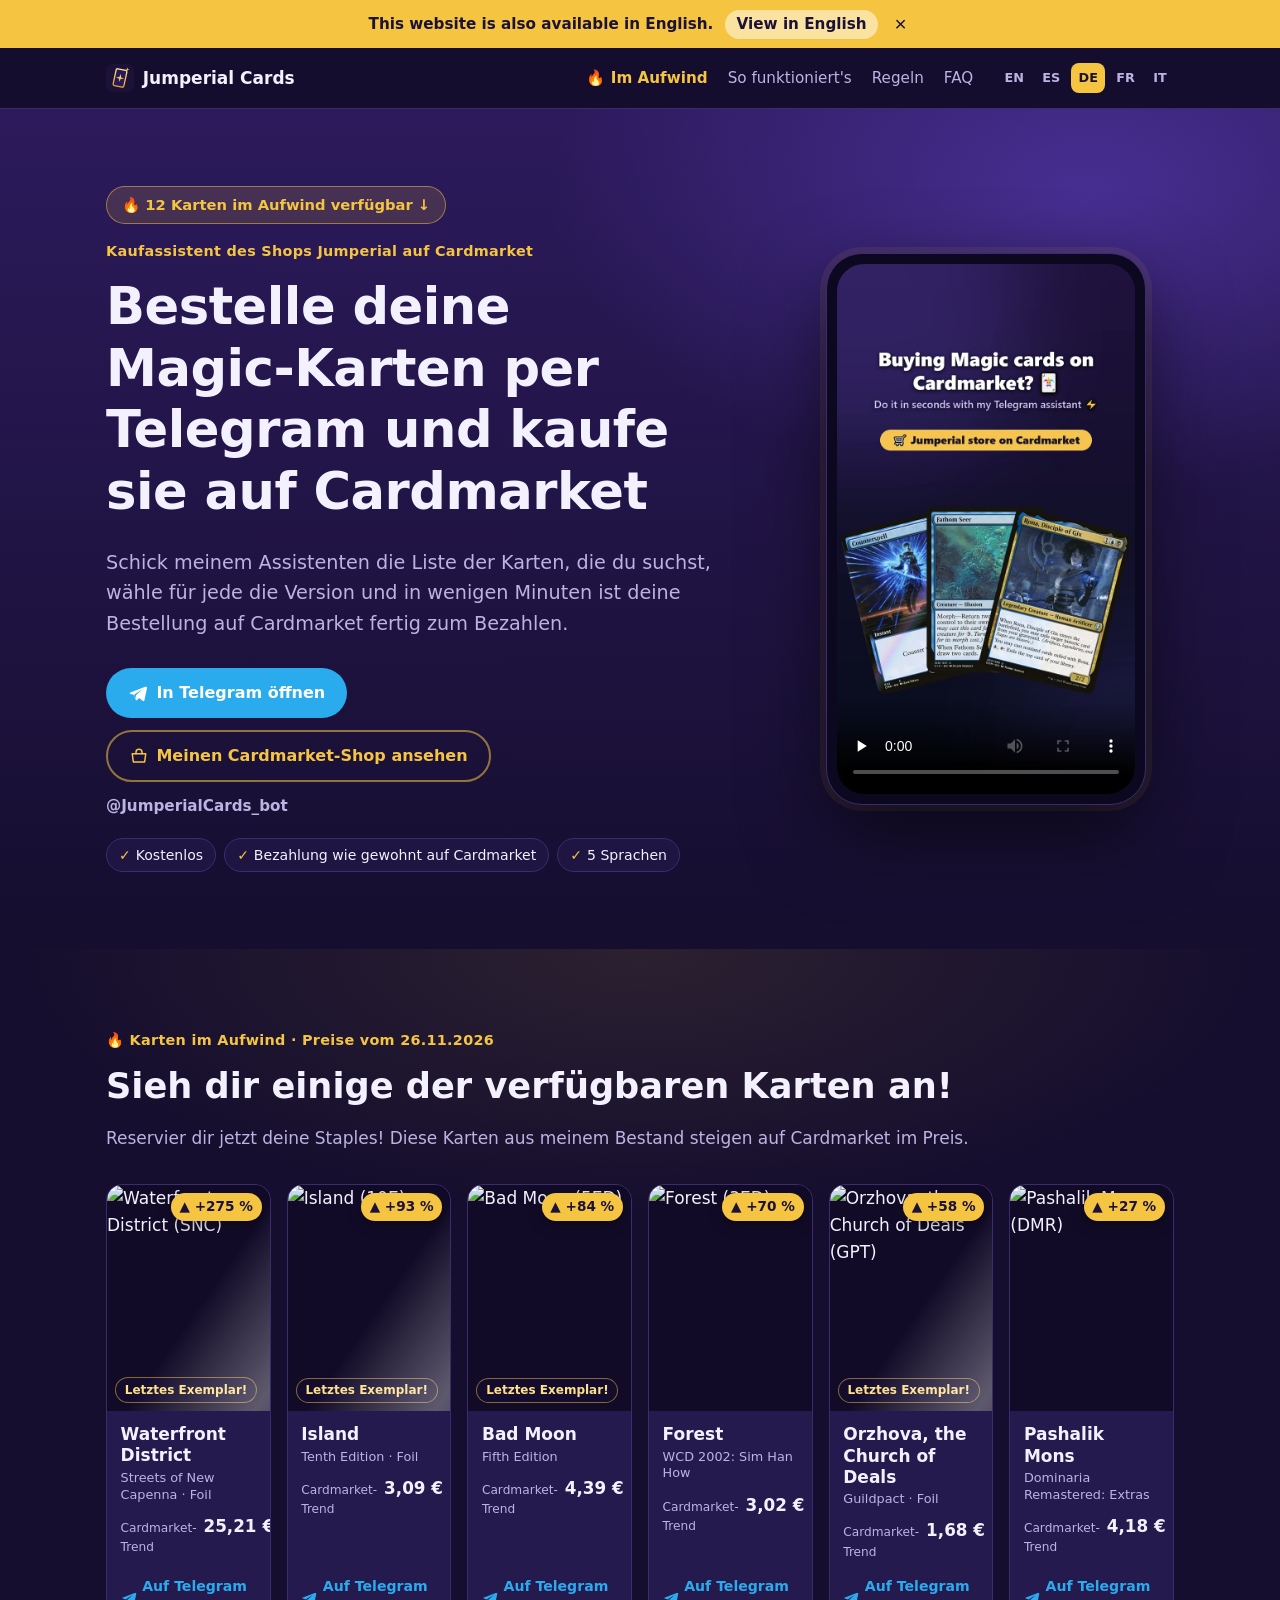
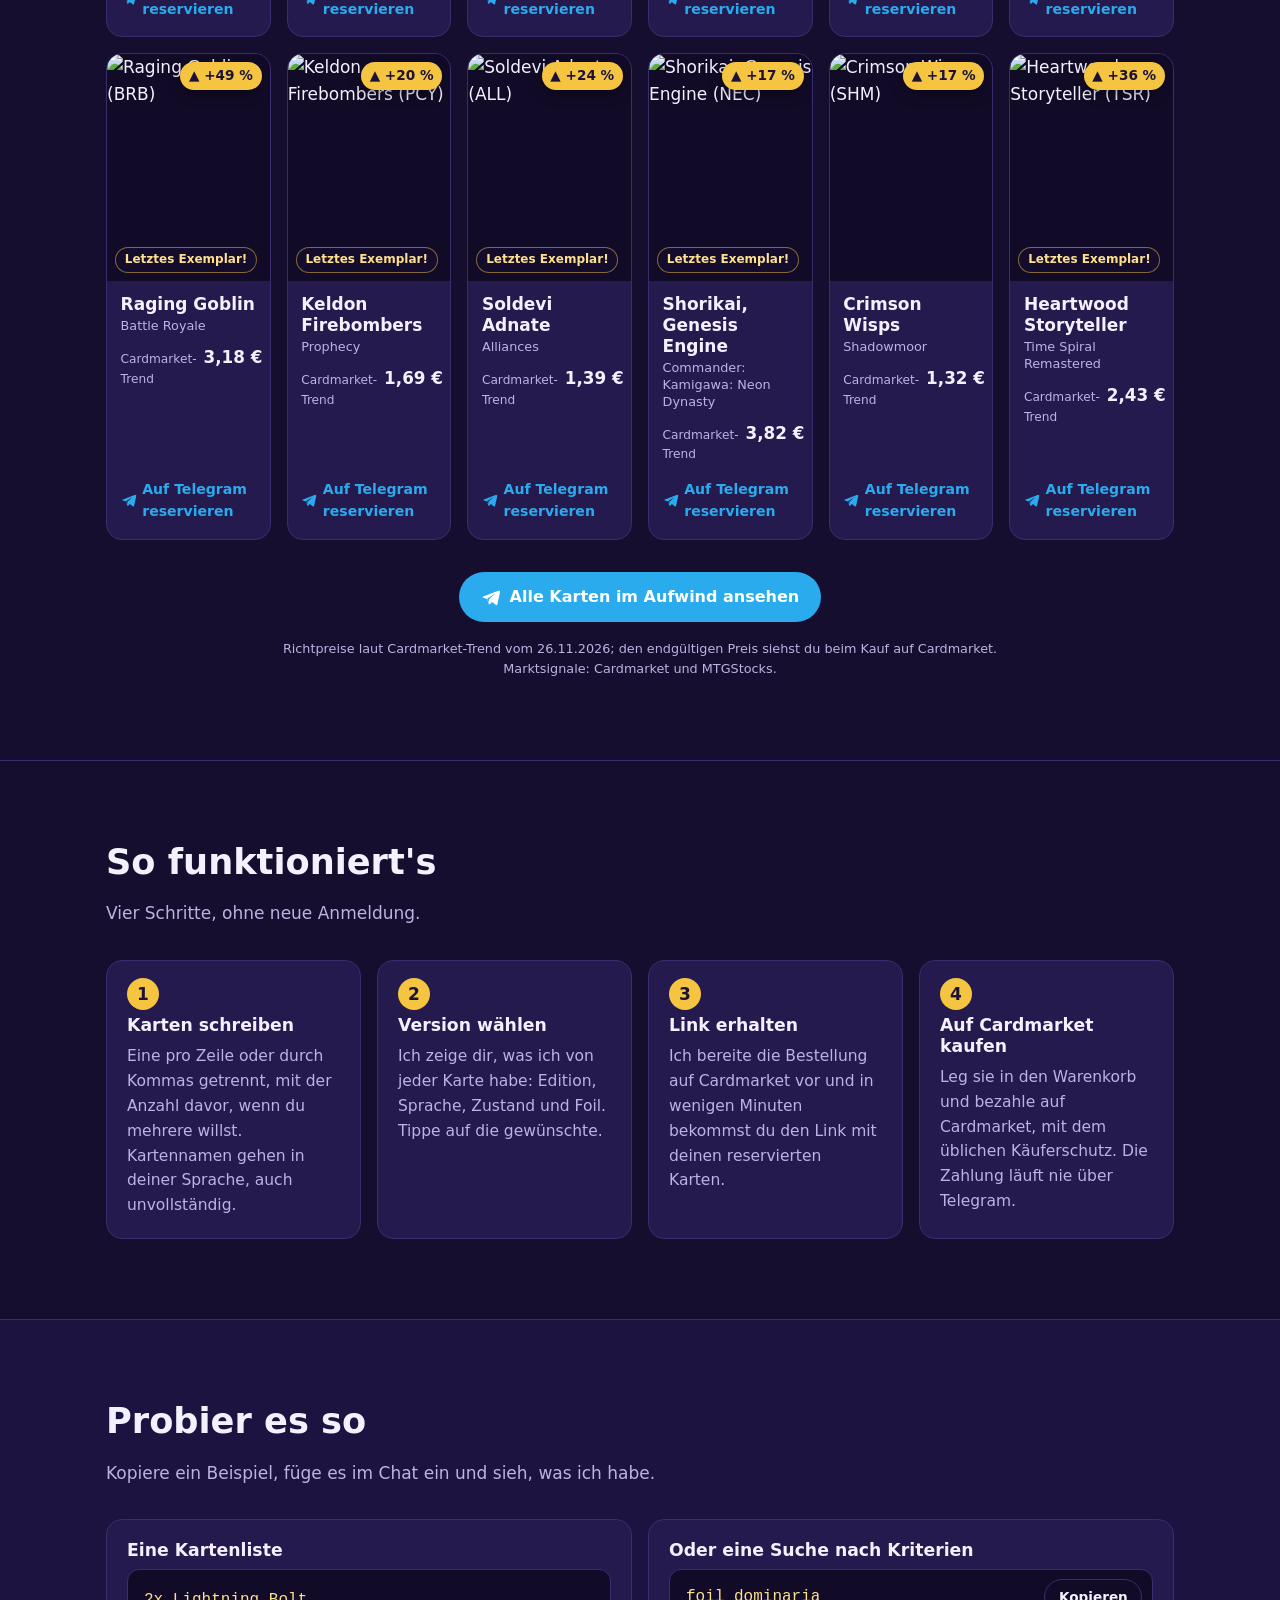
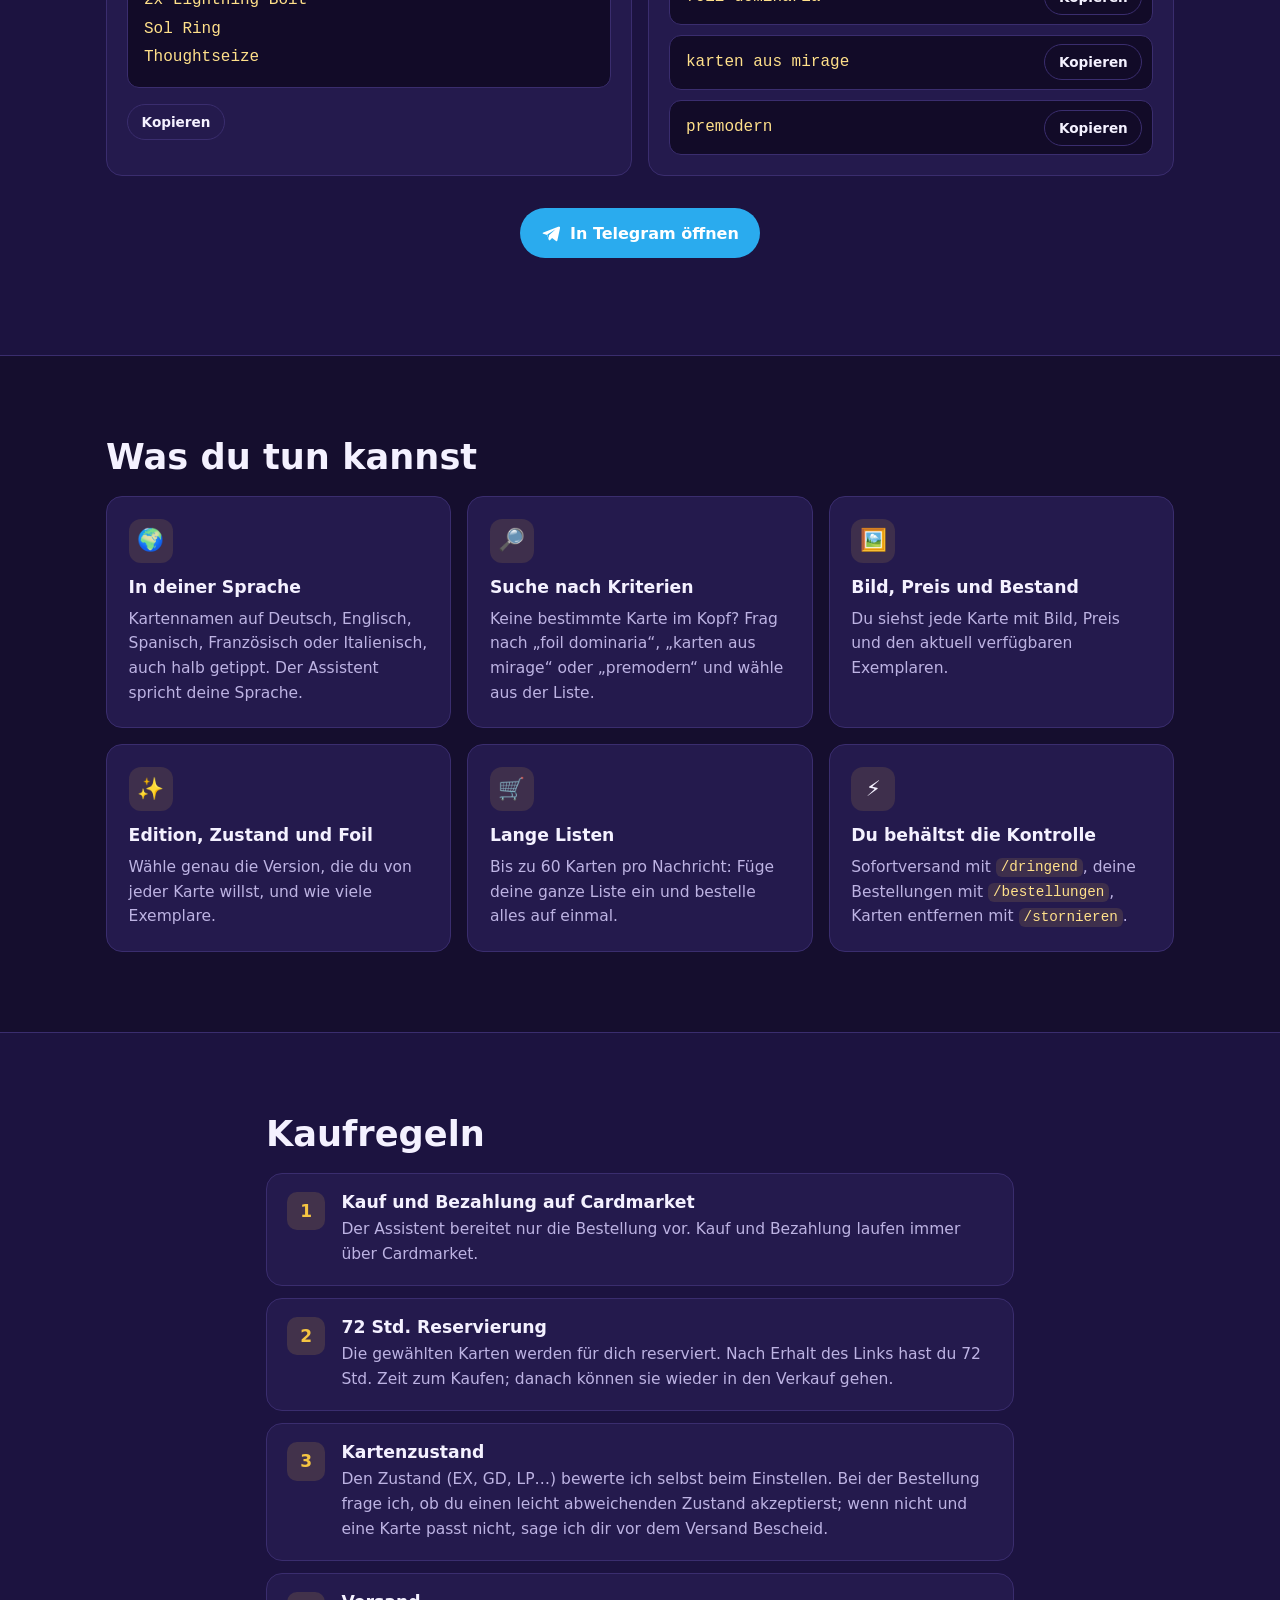
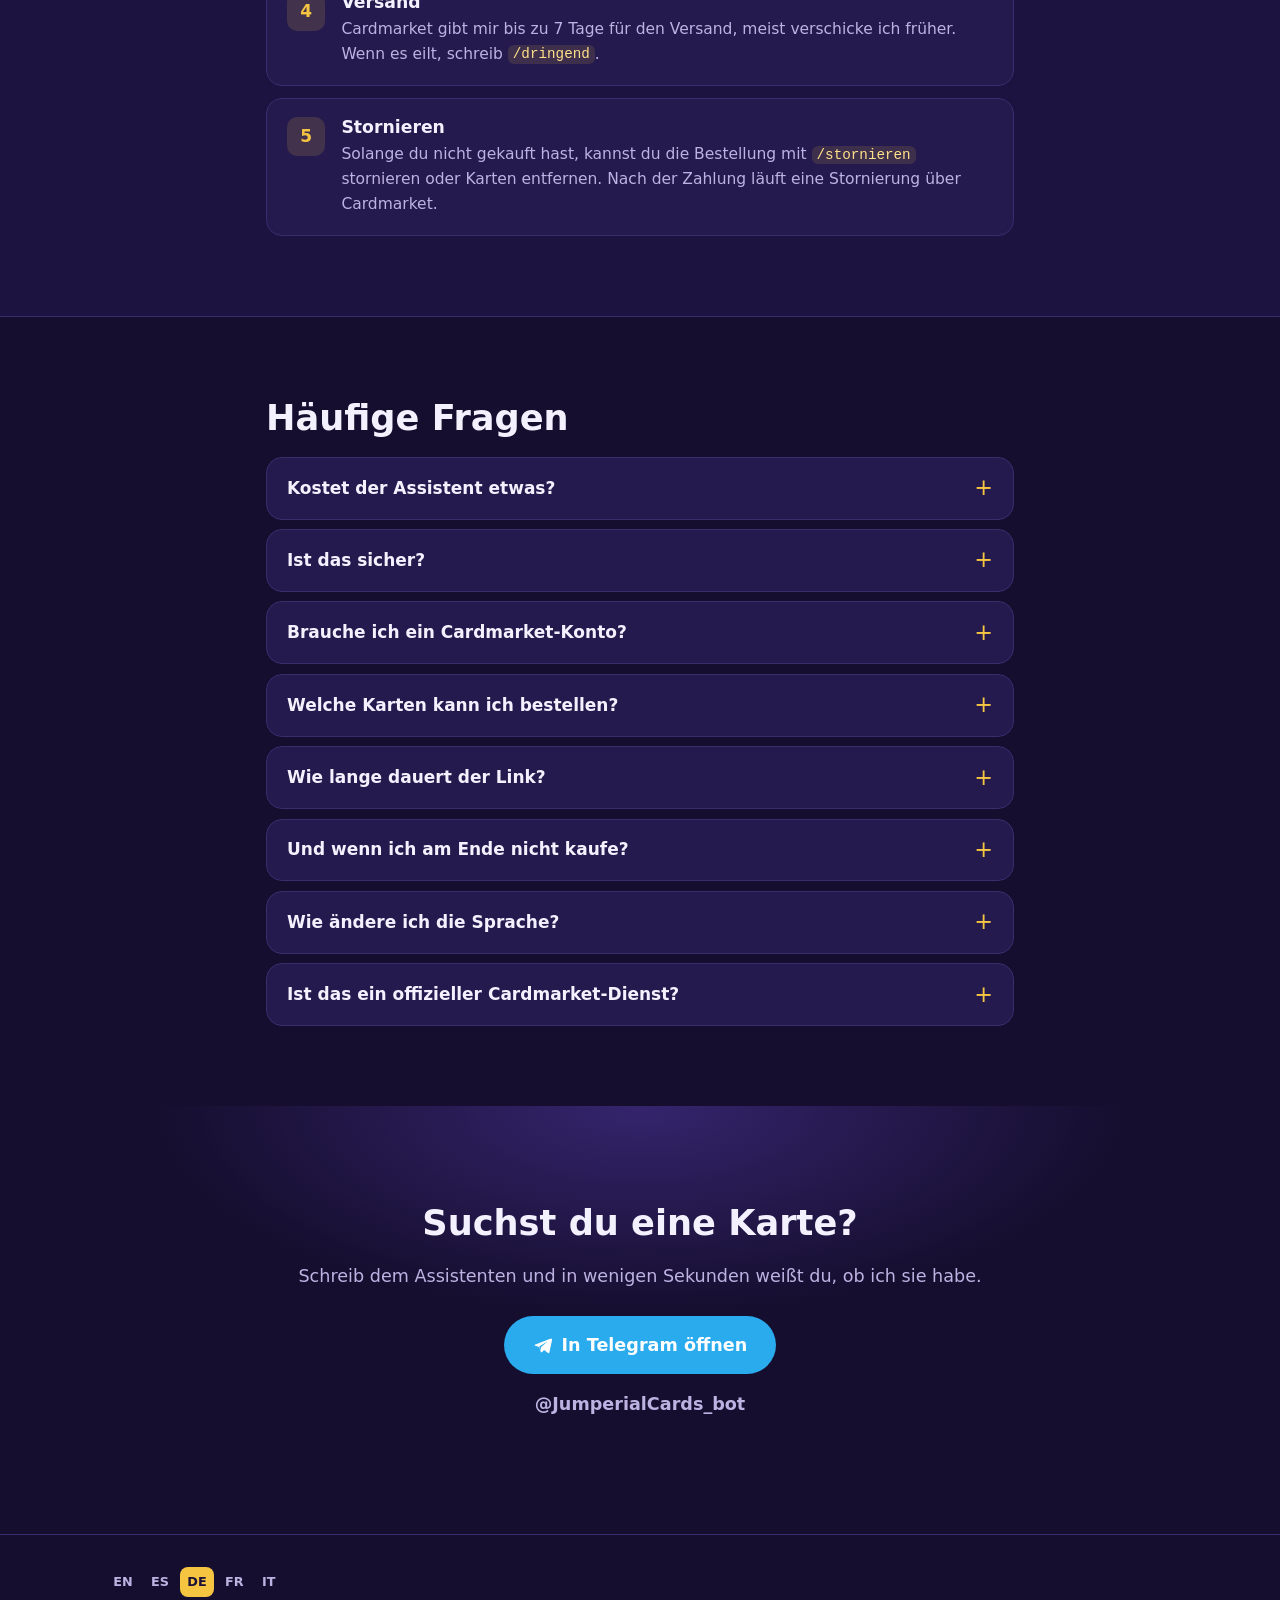
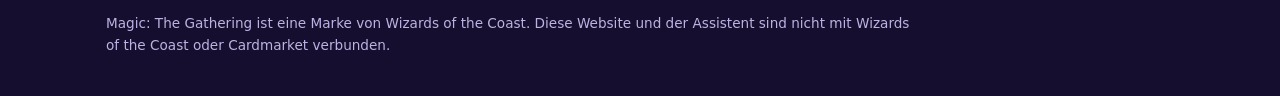
==== commit 2f4f15df: "Cartas en alza 2026-11-27" ====
--- a/de/index.html
+++ b/de/index.html
@@ -76,7 +76,7 @@
       <p class="eyebrow">🔥 Karten im Aufwind · Preise vom 26.11.2026</p>
       <h2>Sieh dir einige der verfügbaren Karten an!</h2>
       <p class="sub">Reservier dir jetzt deine Staples! Diese Karten aus meinem Bestand steigen auf Cardmarket im Preis.</p>
-      <ul class="hot-strip"><li class="hot-card foil"><a href="https://t.me/JumperialCards_bot?start=c651382f" rel="noopener" aria-label="Auf Telegram reservieren: Waterfront District (SNC)"><div class="hot-img"><img src="https://cards.scryfall.io/normal/front/f/c/fc312a16-5c10-4fa6-bd72-97407b7e46b7.jpg" alt="Waterfront District (SNC)" width="488" height="680" loading="lazy" decoding="async"><span class="hot-badge" title="Anstieg gegenüber ihrem Durchschnittspreis des letzten Monats">▲ +275 %</span><span class="hot-last">Letztes Exemplar!</span></div><div class="hot-info"><strong>Waterfront District</strong><small>Streets of New Capenna · Foil</small><span class="hot-price"><span>Cardmarket-Trend</span><b>25,21 €</b></span><span class="hot-cta"><svg aria-hidden="true" viewBox="0 0 24 24" width="20" height="20"><path fill="currentColor" d="M21.4 4.1 2.9 11.3c-1.3.5-1.2 1.2-.2 1.5l4.7 1.5 1.8 5.6c.2.6.1.9.8.9.5 0 .7-.2 1-.5l2.3-2.2 4.7 3.5c.9.5 1.5.2 1.7-.8l3.1-14.6c.3-1.3-.5-1.9-1.4-1.5ZM9.6 14.6l-.4 4.1-1.6-5 9.9-6.2-7.9 7.1Z"/></svg>Auf Telegram reservieren</span></div></a></li><li class="hot-card foil"><a href="https://t.me/JumperialCards_bot?start=c16533f" rel="noopener" aria-label="Auf Telegram reservieren: Island (10E)"><div class="hot-img"><img src="https://cards.scryfall.io/normal/front/8/a/8a5328db-c55a-488d-b085-fcfa7be184ca.jpg" alt="Island (10E)" width="488" height="680" loading="lazy" decoding="async"><span class="hot-badge" title="Anstieg gegenüber ihrem Durchschnittspreis des letzten Monats">▲ +93 %</span><span class="hot-last">Letztes Exemplar!</span></div><div class="hot-info"><strong>Island</strong><small>Tenth Edition · Foil</small><span class="hot-price"><span>Cardmarket-Trend</span><b>3,09 €</b></span><span class="hot-cta"><svg aria-hidden="true" viewBox="0 0 24 24" width="20" height="20"><path fill="currentColor" d="M21.4 4.1 2.9 11.3c-1.3.5-1.2 1.2-.2 1.5l4.7 1.5 1.8 5.6c.2.6.1.9.8.9.5 0 .7-.2 1-.5l2.3-2.2 4.7 3.5c.9.5 1.5.2 1.7-.8l3.1-14.6c.3-1.3-.5-1.9-1.4-1.5ZM9.6 14.6l-.4 4.1-1.6-5 9.9-6.2-7.9 7.1Z"/></svg>Auf Telegram reservieren</span></div></a></li><li class="hot-card"><a href="https://t.me/JumperialCards_bot?start=c9375" rel="noopener" aria-label="Auf Telegram reservieren: Bad Moon (5ED)"><div class="hot-img"><img src="https://cards.scryfall.io/normal/front/6/b/6bb6d665-42f5-4f44-8797-16c0351ab3c0.jpg" alt="Bad Moon (5ED)" width="488" height="680" loading="lazy" decoding="async"><span class="hot-badge" title="Anstieg gegenüber ihrem Durchschnittspreis des letzten Monats">▲ +84 %</span><span class="hot-last">Letztes Exemplar!</span></div><div class="hot-info"><strong>Bad Moon</strong><small>Fifth Edition</small><span class="hot-price"><span>Cardmarket-Trend</span><b>4,39 €</b></span><span class="hot-cta"><svg aria-hidden="true" viewBox="0 0 24 24" width="20" height="20"><path fill="currentColor" d="M21.4 4.1 2.9 11.3c-1.3.5-1.2 1.2-.2 1.5l4.7 1.5 1.8 5.6c.2.6.1.9.8.9.5 0 .7-.2 1-.5l2.3-2.2 4.7 3.5c.9.5 1.5.2 1.7-.8l3.1-14.6c.3-1.3-.5-1.9-1.4-1.5ZM9.6 14.6l-.4 4.1-1.6-5 9.9-6.2-7.9 7.1Z"/></svg>Auf Telegram reservieren</span></div></a></li><li class="hot-card"><a href="https://t.me/JumperialCards_bot?start=c250042" rel="noopener" aria-label="Auf Telegram reservieren: Forest (3ED)"><div class="hot-img"><img src="https://cards.scryfall.io/normal/front/4/d/4d1e4241-42ef-4b51-8f9b-2ab6aca31dbb.jpg" alt="Forest (3ED)" width="488" height="680" loading="lazy" decoding="async"><span class="hot-badge" title="Anstieg gegenüber ihrem Durchschnittspreis des letzten Monats">▲ +70 %</span></div><div class="hot-info"><strong>Forest</strong><small>WCD 2002: Sim Han How</small><span class="hot-price"><span>Cardmarket-Trend</span><b>3,02 €</b></span><span class="hot-cta"><svg aria-hidden="true" viewBox="0 0 24 24" width="20" height="20"><path fill="currentColor" d="M21.4 4.1 2.9 11.3c-1.3.5-1.2 1.2-.2 1.5l4.7 1.5 1.8 5.6c.2.6.1.9.8.9.5 0 .7-.2 1-.5l2.3-2.2 4.7 3.5c.9.5 1.5.2 1.7-.8l3.1-14.6c.3-1.3-.5-1.9-1.4-1.5ZM9.6 14.6l-.4 4.1-1.6-5 9.9-6.2-7.9 7.1Z"/></svg>Auf Telegram reservieren</span></div></a></li><li class="hot-card foil"><a href="https://t.me/JumperialCards_bot?start=c13227f" rel="noopener" aria-label="Auf Telegram reservieren: Orzhova, the Church of Deals (GPT)"><div class="hot-img"><img src="https://cards.scryfall.io/normal/front/9/0/9015cc09-56c9-4d8f-b241-a0cfaec7e1f1.jpg" alt="Orzhova, the Church of Deals (GPT)" width="488" height="680" loading="lazy" decoding="async"><span class="hot-badge" title="Anstieg gegenüber ihrem Durchschnittspreis des letzten Monats">▲ +58 %</span><span class="hot-last">Letztes Exemplar!</span></div><div class="hot-info"><strong>Orzhova, the Church of Deals</strong><small>Guildpact · Foil</small><span class="hot-price"><span>Cardmarket-Trend</span><b>1,68 €</b></span><span class="hot-cta"><svg aria-hidden="true" viewBox="0 0 24 24" width="20" height="20"><path fill="currentColor" d="M21.4 4.1 2.9 11.3c-1.3.5-1.2 1.2-.2 1.5l4.7 1.5 1.8 5.6c.2.6.1.9.8.9.5 0 .7-.2 1-.5l2.3-2.2 4.7 3.5c.9.5 1.5.2 1.7-.8l3.1-14.6c.3-1.3-.5-1.9-1.4-1.5ZM9.6 14.6l-.4 4.1-1.6-5 9.9-6.2-7.9 7.1Z"/></svg>Auf Telegram reservieren</span></div></a></li><li class="hot-card"><a href="https://t.me/JumperialCards_bot?start=c688492" rel="noopener" aria-label="Auf Telegram reservieren: Pashalik Mons (DMR)"><div class="hot-img"><img src="https://cards.scryfall.io/normal/front/a/6/a62b7671-efde-40b2-9cb1-76339d614d29.jpg" alt="Pashalik Mons (DMR)" width="488" height="680" loading="lazy" decoding="async"><span class="hot-badge" title="Anstieg gegenüber ihrem Durchschnittspreis des letzten Monats">▲ +27 %</span></div><div class="hot-info"><strong>Pashalik Mons</strong><small>Dominaria Remastered: Extras</small><span class="hot-price"><span>Cardmarket-Trend</span><b>4,18 €</b></span><span class="hot-cta"><svg aria-hidden="true" viewBox="0 0 24 24" width="20" height="20"><path fill="currentColor" d="M21.4 4.1 2.9 11.3c-1.3.5-1.2 1.2-.2 1.5l4.7 1.5 1.8 5.6c.2.6.1.9.8.9.5 0 .7-.2 1-.5l2.3-2.2 4.7 3.5c.9.5 1.5.2 1.7-.8l3.1-14.6c.3-1.3-.5-1.9-1.4-1.5ZM9.6 14.6l-.4 4.1-1.6-5 9.9-6.2-7.9 7.1Z"/></svg>Auf Telegram reservieren</span></div></a></li><li class="hot-card"><a href="https://t.me/JumperialCards_bot?start=c14662" rel="noopener" aria-label="Auf Telegram reservieren: Raging Goblin (BRB)"><div class="hot-img"><img src="https://cards.scryfall.io/normal/front/a/b/ab3bbe29-7cfc-4174-aea2-235a6e230836.jpg" alt="Raging Goblin (BRB)" width="488" height="680" loading="lazy" decoding="async"><span class="hot-badge" title="Anstieg gegenüber ihrem Durchschnittspreis des letzten Monats">▲ +49 %</span><span class="hot-last">Letztes Exemplar!</span></div><div class="hot-info"><strong>Raging Goblin</strong><small>Battle Royale</small><span class="hot-price"><span>Cardmarket-Trend</span><b>3,18 €</b></span><span class="hot-cta"><svg aria-hidden="true" viewBox="0 0 24 24" width="20" height="20"><path fill="currentColor" d="M21.4 4.1 2.9 11.3c-1.3.5-1.2 1.2-.2 1.5l4.7 1.5 1.8 5.6c.2.6.1.9.8.9.5 0 .7-.2 1-.5l2.3-2.2 4.7 3.5c.9.5 1.5.2 1.7-.8l3.1-14.6c.3-1.3-.5-1.9-1.4-1.5ZM9.6 14.6l-.4 4.1-1.6-5 9.9-6.2-7.9 7.1Z"/></svg>Auf Telegram reservieren</span></div></a></li><li class="hot-card"><a href="https://t.me/JumperialCards_bot?start=c2219" rel="noopener" aria-label="Auf Telegram reservieren: Jeska, Warrior Adept (JUD)"><div class="hot-img"><img src="https://cards.scryfall.io/normal/front/1/c/1cf96a59-8b7d-4a5b-adfd-17eeedd95db5.jpg" alt="Jeska, Warrior Adept (JUD)" width="488" height="680" loading="lazy" decoding="async"><span class="hot-badge" title="Anstieg gegenüber ihrem Durchschnittspreis des letzten Monats">▲ +23 %</span></div><div class="hot-info"><strong>Jeska, Warrior Adept</strong><small>Judgment</small><span class="hot-price"><span>Cardmarket-Trend</span><b>1,85 €</b></span><span class="hot-cta"><svg aria-hidden="true" viewBox="0 0 24 24" width="20" height="20"><path fill="currentColor" d="M21.4 4.1 2.9 11.3c-1.3.5-1.2 1.2-.2 1.5l4.7 1.5 1.8 5.6c.2.6.1.9.8.9.5 0 .7-.2 1-.5l2.3-2.2 4.7 3.5c.9.5 1.5.2 1.7-.8l3.1-14.6c.3-1.3-.5-1.9-1.4-1.5ZM9.6 14.6l-.4 4.1-1.6-5 9.9-6.2-7.9 7.1Z"/></svg>Auf Telegram reservieren</span></div></a></li><li class="hot-card"><a href="https://t.me/JumperialCards_bot?start=c1103" rel="noopener" aria-label="Auf Telegram reservieren: Alpha Status (SCG)"><div class="hot-img"><img src="https://cards.scryfall.io/normal/front/f/d/fd210c45-57f3-4d7d-93ba-81fe4298ade3.jpg" alt="Alpha Status (SCG)" width="488" height="680" loading="lazy" decoding="async"><span class="hot-badge" title="Anstieg gegenüber ihrem Durchschnittspreis des letzten Monats">▲ +17 %</span><span class="hot-last">Letztes Exemplar!</span></div><div class="hot-info"><strong>Alpha Status</strong><small>Scourge</small><span class="hot-price"><span>Cardmarket-Trend</span><b>1,61 €</b></span><span class="hot-cta"><svg aria-hidden="true" viewBox="0 0 24 24" width="20" height="20"><path fill="currentColor" d="M21.4 4.1 2.9 11.3c-1.3.5-1.2 1.2-.2 1.5l4.7 1.5 1.8 5.6c.2.6.1.9.8.9.5 0 .7-.2 1-.5l2.3-2.2 4.7 3.5c.9.5 1.5.2 1.7-.8l3.1-14.6c.3-1.3-.5-1.9-1.4-1.5ZM9.6 14.6l-.4 4.1-1.6-5 9.9-6.2-7.9 7.1Z"/></svg>Auf Telegram reservieren</span></div></a></li><li class="hot-card"><a href="https://t.me/JumperialCards_bot?start=c3988" rel="noopener" aria-label="Auf Telegram reservieren: Keldon Firebombers (PCY)"><div class="hot-img"><img src="https://cards.scryfall.io/normal/front/d/3/d3fc78b5-c259-4c67-810c-99655e72c2da.jpg" alt="Keldon Firebombers (PCY)" width="488" height="680" loading="lazy" decoding="async"><span class="hot-badge" title="Anstieg gegenüber ihrem Durchschnittspreis des letzten Monats">▲ +20 %</span><span class="hot-last">Letztes Exemplar!</span></div><div class="hot-info"><strong>Keldon Firebombers</strong><small>Prophecy</small><span class="hot-price"><span>Cardmarket-Trend</span><b>1,69 €</b></span><span class="hot-cta"><svg aria-hidden="true" viewBox="0 0 24 24" width="20" height="20"><path fill="currentColor" d="M21.4 4.1 2.9 11.3c-1.3.5-1.2 1.2-.2 1.5l4.7 1.5 1.8 5.6c.2.6.1.9.8.9.5 0 .7-.2 1-.5l2.3-2.2 4.7 3.5c.9.5 1.5.2 1.7-.8l3.1-14.6c.3-1.3-.5-1.9-1.4-1.5ZM9.6 14.6l-.4 4.1-1.6-5 9.9-6.2-7.9 7.1Z"/></svg>Auf Telegram reservieren</span></div></a></li><li class="hot-card"><a href="https://t.me/JumperialCards_bot?start=c7877" rel="noopener" aria-label="Auf Telegram reservieren: Soldevi Adnate (ALL)"><div class="hot-img"><img src="https://cards.scryfall.io/normal/front/8/b/8b2651b0-1ab2-4d7e-834f-7505797da474.jpg" alt="Soldevi Adnate (ALL)" width="488" height="680" loading="lazy" decoding="async"><span class="hot-badge" title="Anstieg gegenüber ihrem Durchschnittspreis des letzten Monats">▲ +24 %</span><span class="hot-last">Letztes Exemplar!</span></div><div class="hot-info"><strong>Soldevi Adnate</strong><small>Alliances</small><span class="hot-price"><span>Cardmarket-Trend</span><b>1,39 €</b></span><span class="hot-cta"><svg aria-hidden="true" viewBox="0 0 24 24" width="20" height="20"><path fill="currentColor" d="M21.4 4.1 2.9 11.3c-1.3.5-1.2 1.2-.2 1.5l4.7 1.5 1.8 5.6c.2.6.1.9.8.9.5 0 .7-.2 1-.5l2.3-2.2 4.7 3.5c.9.5 1.5.2 1.7-.8l3.1-14.6c.3-1.3-.5-1.9-1.4-1.5ZM9.6 14.6l-.4 4.1-1.6-5 9.9-6.2-7.9 7.1Z"/></svg>Auf Telegram reservieren</span></div></a></li><li class="hot-card"><a href="https://t.me/JumperialCards_bot?start=c608626" rel="noopener" aria-label="Auf Telegram reservieren: Shorikai, Genesis Engine (NEC)"><div class="hot-img"><img src="https://cards.scryfall.io/normal/front/9/6/969ac7dd-f3aa-4888-9ff0-d16a31b5e7a9.jpg" alt="Shorikai, Genesis Engine (NEC)" width="488" height="680" loading="lazy" decoding="async"><span class="hot-badge" title="Anstieg gegenüber ihrem Durchschnittspreis des letzten Monats">▲ +17 %</span><span class="hot-last">Letztes Exemplar!</span></div><div class="hot-info"><strong>Shorikai, Genesis Engine</strong><small>Commander: Kamigawa: Neon Dynasty</small><span class="hot-price"><span>Cardmarket-Trend</span><b>3,82 €</b></span><span class="hot-cta"><svg aria-hidden="true" viewBox="0 0 24 24" width="20" height="20"><path fill="currentColor" d="M21.4 4.1 2.9 11.3c-1.3.5-1.2 1.2-.2 1.5l4.7 1.5 1.8 5.6c.2.6.1.9.8.9.5 0 .7-.2 1-.5l2.3-2.2 4.7 3.5c.9.5 1.5.2 1.7-.8l3.1-14.6c.3-1.3-.5-1.9-1.4-1.5ZM9.6 14.6l-.4 4.1-1.6-5 9.9-6.2-7.9 7.1Z"/></svg>Auf Telegram reservieren</span></div></a></li></ul>
+      <ul class="hot-strip"><li class="hot-card foil"><a href="https://t.me/JumperialCards_bot?start=c651382f" rel="noopener" aria-label="Auf Telegram reservieren: Waterfront District (SNC)"><div class="hot-img"><img src="https://cards.scryfall.io/normal/front/f/c/fc312a16-5c10-4fa6-bd72-97407b7e46b7.jpg" alt="Waterfront District (SNC)" width="488" height="680" loading="lazy" decoding="async"><span class="hot-badge" title="Anstieg gegenüber ihrem Durchschnittspreis des letzten Monats">▲ +275 %</span><span class="hot-last">Letztes Exemplar!</span></div><div class="hot-info"><strong>Waterfront District</strong><small>Streets of New Capenna · Foil</small><span class="hot-price"><span>Cardmarket-Trend</span><b>25,21 €</b></span><span class="hot-cta"><svg aria-hidden="true" viewBox="0 0 24 24" width="20" height="20"><path fill="currentColor" d="M21.4 4.1 2.9 11.3c-1.3.5-1.2 1.2-.2 1.5l4.7 1.5 1.8 5.6c.2.6.1.9.8.9.5 0 .7-.2 1-.5l2.3-2.2 4.7 3.5c.9.5 1.5.2 1.7-.8l3.1-14.6c.3-1.3-.5-1.9-1.4-1.5ZM9.6 14.6l-.4 4.1-1.6-5 9.9-6.2-7.9 7.1Z"/></svg>Auf Telegram reservieren</span></div></a></li><li class="hot-card foil"><a href="https://t.me/JumperialCards_bot?start=c16533f" rel="noopener" aria-label="Auf Telegram reservieren: Island (10E)"><div class="hot-img"><img src="https://cards.scryfall.io/normal/front/8/a/8a5328db-c55a-488d-b085-fcfa7be184ca.jpg" alt="Island (10E)" width="488" height="680" loading="lazy" decoding="async"><span class="hot-badge" title="Anstieg gegenüber ihrem Durchschnittspreis des letzten Monats">▲ +93 %</span><span class="hot-last">Letztes Exemplar!</span></div><div class="hot-info"><strong>Island</strong><small>Tenth Edition · Foil</small><span class="hot-price"><span>Cardmarket-Trend</span><b>3,09 €</b></span><span class="hot-cta"><svg aria-hidden="true" viewBox="0 0 24 24" width="20" height="20"><path fill="currentColor" d="M21.4 4.1 2.9 11.3c-1.3.5-1.2 1.2-.2 1.5l4.7 1.5 1.8 5.6c.2.6.1.9.8.9.5 0 .7-.2 1-.5l2.3-2.2 4.7 3.5c.9.5 1.5.2 1.7-.8l3.1-14.6c.3-1.3-.5-1.9-1.4-1.5ZM9.6 14.6l-.4 4.1-1.6-5 9.9-6.2-7.9 7.1Z"/></svg>Auf Telegram reservieren</span></div></a></li><li class="hot-card"><a href="https://t.me/JumperialCards_bot?start=c9375" rel="noopener" aria-label="Auf Telegram reservieren: Bad Moon (5ED)"><div class="hot-img"><img src="https://cards.scryfall.io/normal/front/6/b/6bb6d665-42f5-4f44-8797-16c0351ab3c0.jpg" alt="Bad Moon (5ED)" width="488" height="680" loading="lazy" decoding="async"><span class="hot-badge" title="Anstieg gegenüber ihrem Durchschnittspreis des letzten Monats">▲ +84 %</span><span class="hot-last">Letztes Exemplar!</span></div><div class="hot-info"><strong>Bad Moon</strong><small>Fifth Edition</small><span class="hot-price"><span>Cardmarket-Trend</span><b>4,39 €</b></span><span class="hot-cta"><svg aria-hidden="true" viewBox="0 0 24 24" width="20" height="20"><path fill="currentColor" d="M21.4 4.1 2.9 11.3c-1.3.5-1.2 1.2-.2 1.5l4.7 1.5 1.8 5.6c.2.6.1.9.8.9.5 0 .7-.2 1-.5l2.3-2.2 4.7 3.5c.9.5 1.5.2 1.7-.8l3.1-14.6c.3-1.3-.5-1.9-1.4-1.5ZM9.6 14.6l-.4 4.1-1.6-5 9.9-6.2-7.9 7.1Z"/></svg>Auf Telegram reservieren</span></div></a></li><li class="hot-card"><a href="https://t.me/JumperialCards_bot?start=c250042" rel="noopener" aria-label="Auf Telegram reservieren: Forest (3ED)"><div class="hot-img"><img src="https://cards.scryfall.io/normal/front/4/d/4d1e4241-42ef-4b51-8f9b-2ab6aca31dbb.jpg" alt="Forest (3ED)" width="488" height="680" loading="lazy" decoding="async"><span class="hot-badge" title="Anstieg gegenüber ihrem Durchschnittspreis des letzten Monats">▲ +70 %</span></div><div class="hot-info"><strong>Forest</strong><small>WCD 2002: Sim Han How</small><span class="hot-price"><span>Cardmarket-Trend</span><b>3,02 €</b></span><span class="hot-cta"><svg aria-hidden="true" viewBox="0 0 24 24" width="20" height="20"><path fill="currentColor" d="M21.4 4.1 2.9 11.3c-1.3.5-1.2 1.2-.2 1.5l4.7 1.5 1.8 5.6c.2.6.1.9.8.9.5 0 .7-.2 1-.5l2.3-2.2 4.7 3.5c.9.5 1.5.2 1.7-.8l3.1-14.6c.3-1.3-.5-1.9-1.4-1.5ZM9.6 14.6l-.4 4.1-1.6-5 9.9-6.2-7.9 7.1Z"/></svg>Auf Telegram reservieren</span></div></a></li><li class="hot-card foil"><a href="https://t.me/JumperialCards_bot?start=c13227f" rel="noopener" aria-label="Auf Telegram reservieren: Orzhova, the Church of Deals (GPT)"><div class="hot-img"><img src="https://cards.scryfall.io/normal/front/9/0/9015cc09-56c9-4d8f-b241-a0cfaec7e1f1.jpg" alt="Orzhova, the Church of Deals (GPT)" width="488" height="680" loading="lazy" decoding="async"><span class="hot-badge" title="Anstieg gegenüber ihrem Durchschnittspreis des letzten Monats">▲ +58 %</span><span class="hot-last">Letztes Exemplar!</span></div><div class="hot-info"><strong>Orzhova, the Church of Deals</strong><small>Guildpact · Foil</small><span class="hot-price"><span>Cardmarket-Trend</span><b>1,68 €</b></span><span class="hot-cta"><svg aria-hidden="true" viewBox="0 0 24 24" width="20" height="20"><path fill="currentColor" d="M21.4 4.1 2.9 11.3c-1.3.5-1.2 1.2-.2 1.5l4.7 1.5 1.8 5.6c.2.6.1.9.8.9.5 0 .7-.2 1-.5l2.3-2.2 4.7 3.5c.9.5 1.5.2 1.7-.8l3.1-14.6c.3-1.3-.5-1.9-1.4-1.5ZM9.6 14.6l-.4 4.1-1.6-5 9.9-6.2-7.9 7.1Z"/></svg>Auf Telegram reservieren</span></div></a></li><li class="hot-card"><a href="https://t.me/JumperialCards_bot?start=c688492" rel="noopener" aria-label="Auf Telegram reservieren: Pashalik Mons (DMR)"><div class="hot-img"><img src="https://cards.scryfall.io/normal/front/a/6/a62b7671-efde-40b2-9cb1-76339d614d29.jpg" alt="Pashalik Mons (DMR)" width="488" height="680" loading="lazy" decoding="async"><span class="hot-badge" title="Anstieg gegenüber ihrem Durchschnittspreis des letzten Monats">▲ +27 %</span></div><div class="hot-info"><strong>Pashalik Mons</strong><small>Dominaria Remastered: Extras</small><span class="hot-price"><span>Cardmarket-Trend</span><b>4,18 €</b></span><span class="hot-cta"><svg aria-hidden="true" viewBox="0 0 24 24" width="20" height="20"><path fill="currentColor" d="M21.4 4.1 2.9 11.3c-1.3.5-1.2 1.2-.2 1.5l4.7 1.5 1.8 5.6c.2.6.1.9.8.9.5 0 .7-.2 1-.5l2.3-2.2 4.7 3.5c.9.5 1.5.2 1.7-.8l3.1-14.6c.3-1.3-.5-1.9-1.4-1.5ZM9.6 14.6l-.4 4.1-1.6-5 9.9-6.2-7.9 7.1Z"/></svg>Auf Telegram reservieren</span></div></a></li><li class="hot-card"><a href="https://t.me/JumperialCards_bot?start=c14662" rel="noopener" aria-label="Auf Telegram reservieren: Raging Goblin (BRB)"><div class="hot-img"><img src="https://cards.scryfall.io/normal/front/a/b/ab3bbe29-7cfc-4174-aea2-235a6e230836.jpg" alt="Raging Goblin (BRB)" width="488" height="680" loading="lazy" decoding="async"><span class="hot-badge" title="Anstieg gegenüber ihrem Durchschnittspreis des letzten Monats">▲ +49 %</span><span class="hot-last">Letztes Exemplar!</span></div><div class="hot-info"><strong>Raging Goblin</strong><small>Battle Royale</small><span class="hot-price"><span>Cardmarket-Trend</span><b>3,18 €</b></span><span class="hot-cta"><svg aria-hidden="true" viewBox="0 0 24 24" width="20" height="20"><path fill="currentColor" d="M21.4 4.1 2.9 11.3c-1.3.5-1.2 1.2-.2 1.5l4.7 1.5 1.8 5.6c.2.6.1.9.8.9.5 0 .7-.2 1-.5l2.3-2.2 4.7 3.5c.9.5 1.5.2 1.7-.8l3.1-14.6c.3-1.3-.5-1.9-1.4-1.5ZM9.6 14.6l-.4 4.1-1.6-5 9.9-6.2-7.9 7.1Z"/></svg>Auf Telegram reservieren</span></div></a></li><li class="hot-card"><a href="https://t.me/JumperialCards_bot?start=c3988" rel="noopener" aria-label="Auf Telegram reservieren: Keldon Firebombers (PCY)"><div class="hot-img"><img src="https://cards.scryfall.io/normal/front/d/3/d3fc78b5-c259-4c67-810c-99655e72c2da.jpg" alt="Keldon Firebombers (PCY)" width="488" height="680" loading="lazy" decoding="async"><span class="hot-badge" title="Anstieg gegenüber ihrem Durchschnittspreis des letzten Monats">▲ +20 %</span><span class="hot-last">Letztes Exemplar!</span></div><div class="hot-info"><strong>Keldon Firebombers</strong><small>Prophecy</small><span class="hot-price"><span>Cardmarket-Trend</span><b>1,69 €</b></span><span class="hot-cta"><svg aria-hidden="true" viewBox="0 0 24 24" width="20" height="20"><path fill="currentColor" d="M21.4 4.1 2.9 11.3c-1.3.5-1.2 1.2-.2 1.5l4.7 1.5 1.8 5.6c.2.6.1.9.8.9.5 0 .7-.2 1-.5l2.3-2.2 4.7 3.5c.9.5 1.5.2 1.7-.8l3.1-14.6c.3-1.3-.5-1.9-1.4-1.5ZM9.6 14.6l-.4 4.1-1.6-5 9.9-6.2-7.9 7.1Z"/></svg>Auf Telegram reservieren</span></div></a></li><li class="hot-card"><a href="https://t.me/JumperialCards_bot?start=c7877" rel="noopener" aria-label="Auf Telegram reservieren: Soldevi Adnate (ALL)"><div class="hot-img"><img src="https://cards.scryfall.io/normal/front/8/b/8b2651b0-1ab2-4d7e-834f-7505797da474.jpg" alt="Soldevi Adnate (ALL)" width="488" height="680" loading="lazy" decoding="async"><span class="hot-badge" title="Anstieg gegenüber ihrem Durchschnittspreis des letzten Monats">▲ +24 %</span><span class="hot-last">Letztes Exemplar!</span></div><div class="hot-info"><strong>Soldevi Adnate</strong><small>Alliances</small><span class="hot-price"><span>Cardmarket-Trend</span><b>1,39 €</b></span><span class="hot-cta"><svg aria-hidden="true" viewBox="0 0 24 24" width="20" height="20"><path fill="currentColor" d="M21.4 4.1 2.9 11.3c-1.3.5-1.2 1.2-.2 1.5l4.7 1.5 1.8 5.6c.2.6.1.9.8.9.5 0 .7-.2 1-.5l2.3-2.2 4.7 3.5c.9.5 1.5.2 1.7-.8l3.1-14.6c.3-1.3-.5-1.9-1.4-1.5ZM9.6 14.6l-.4 4.1-1.6-5 9.9-6.2-7.9 7.1Z"/></svg>Auf Telegram reservieren</span></div></a></li><li class="hot-card"><a href="https://t.me/JumperialCards_bot?start=c608626" rel="noopener" aria-label="Auf Telegram reservieren: Shorikai, Genesis Engine (NEC)"><div class="hot-img"><img src="https://cards.scryfall.io/normal/front/9/6/969ac7dd-f3aa-4888-9ff0-d16a31b5e7a9.jpg" alt="Shorikai, Genesis Engine (NEC)" width="488" height="680" loading="lazy" decoding="async"><span class="hot-badge" title="Anstieg gegenüber ihrem Durchschnittspreis des letzten Monats">▲ +17 %</span><span class="hot-last">Letztes Exemplar!</span></div><div class="hot-info"><strong>Shorikai, Genesis Engine</strong><small>Commander: Kamigawa: Neon Dynasty</small><span class="hot-price"><span>Cardmarket-Trend</span><b>3,82 €</b></span><span class="hot-cta"><svg aria-hidden="true" viewBox="0 0 24 24" width="20" height="20"><path fill="currentColor" d="M21.4 4.1 2.9 11.3c-1.3.5-1.2 1.2-.2 1.5l4.7 1.5 1.8 5.6c.2.6.1.9.8.9.5 0 .7-.2 1-.5l2.3-2.2 4.7 3.5c.9.5 1.5.2 1.7-.8l3.1-14.6c.3-1.3-.5-1.9-1.4-1.5ZM9.6 14.6l-.4 4.1-1.6-5 9.9-6.2-7.9 7.1Z"/></svg>Auf Telegram reservieren</span></div></a></li><li class="hot-card"><a href="https://t.me/JumperialCards_bot?start=c19102" rel="noopener" aria-label="Auf Telegram reservieren: Crimson Wisps (SHM)"><div class="hot-img"><img src="https://cards.scryfall.io/normal/front/a/6/a65c81ff-fc5d-4191-93fb-52eb806457b7.jpg" alt="Crimson Wisps (SHM)" width="488" height="680" loading="lazy" decoding="async"><span class="hot-badge" title="Anstieg gegenüber ihrem Durchschnittspreis des letzten Monats">▲ +17 %</span></div><div class="hot-info"><strong>Crimson Wisps</strong><small>Shadowmoor</small><span class="hot-price"><span>Cardmarket-Trend</span><b>1,32 €</b></span><span class="hot-cta"><svg aria-hidden="true" viewBox="0 0 24 24" width="20" height="20"><path fill="currentColor" d="M21.4 4.1 2.9 11.3c-1.3.5-1.2 1.2-.2 1.5l4.7 1.5 1.8 5.6c.2.6.1.9.8.9.5 0 .7-.2 1-.5l2.3-2.2 4.7 3.5c.9.5 1.5.2 1.7-.8l3.1-14.6c.3-1.3-.5-1.9-1.4-1.5ZM9.6 14.6l-.4 4.1-1.6-5 9.9-6.2-7.9 7.1Z"/></svg>Auf Telegram reservieren</span></div></a></li><li class="hot-card"><a href="https://t.me/JumperialCards_bot?start=c546761" rel="noopener" aria-label="Auf Telegram reservieren: Heartwood Storyteller (TSR)"><div class="hot-img"><img src="https://cards.scryfall.io/normal/front/7/a/7a5e2f7a-8cfe-4d1b-a68d-7e6d8d10bd27.jpg" alt="Heartwood Storyteller (TSR)" width="488" height="680" loading="lazy" decoding="async"><span class="hot-badge" title="Anstieg gegenüber ihrem Durchschnittspreis des letzten Monats">▲ +36 %</span><span class="hot-last">Letztes Exemplar!</span></div><div class="hot-info"><strong>Heartwood Storyteller</strong><small>Time Spiral Remastered</small><span class="hot-price"><span>Cardmarket-Trend</span><b>2,43 €</b></span><span class="hot-cta"><svg aria-hidden="true" viewBox="0 0 24 24" width="20" height="20"><path fill="currentColor" d="M21.4 4.1 2.9 11.3c-1.3.5-1.2 1.2-.2 1.5l4.7 1.5 1.8 5.6c.2.6.1.9.8.9.5 0 .7-.2 1-.5l2.3-2.2 4.7 3.5c.9.5 1.5.2 1.7-.8l3.1-14.6c.3-1.3-.5-1.9-1.4-1.5ZM9.6 14.6l-.4 4.1-1.6-5 9.9-6.2-7.9 7.1Z"/></svg>Auf Telegram reservieren</span></div></a></li></ul>
       <p class="center"><a class="btn btn-tg" href="https://t.me/JumperialCards_bot?start=trending" rel="noopener"><svg aria-hidden="true" viewBox="0 0 24 24" width="20" height="20"><path fill="currentColor" d="M21.4 4.1 2.9 11.3c-1.3.5-1.2 1.2-.2 1.5l4.7 1.5 1.8 5.6c.2.6.1.9.8.9.5 0 .7-.2 1-.5l2.3-2.2 4.7 3.5c.9.5 1.5.2 1.7-.8l3.1-14.6c.3-1.3-.5-1.9-1.4-1.5ZM9.6 14.6l-.4 4.1-1.6-5 9.9-6.2-7.9 7.1Z"/></svg>Alle Karten im Aufwind ansehen</a></p>
       <p class="hot-note">Richtpreise laut Cardmarket-Trend vom 26.11.2026; den endgültigen Preis siehst du beim Kauf auf Cardmarket. Marktsignale: Cardmarket und MTGStocks.</p>
     </div>
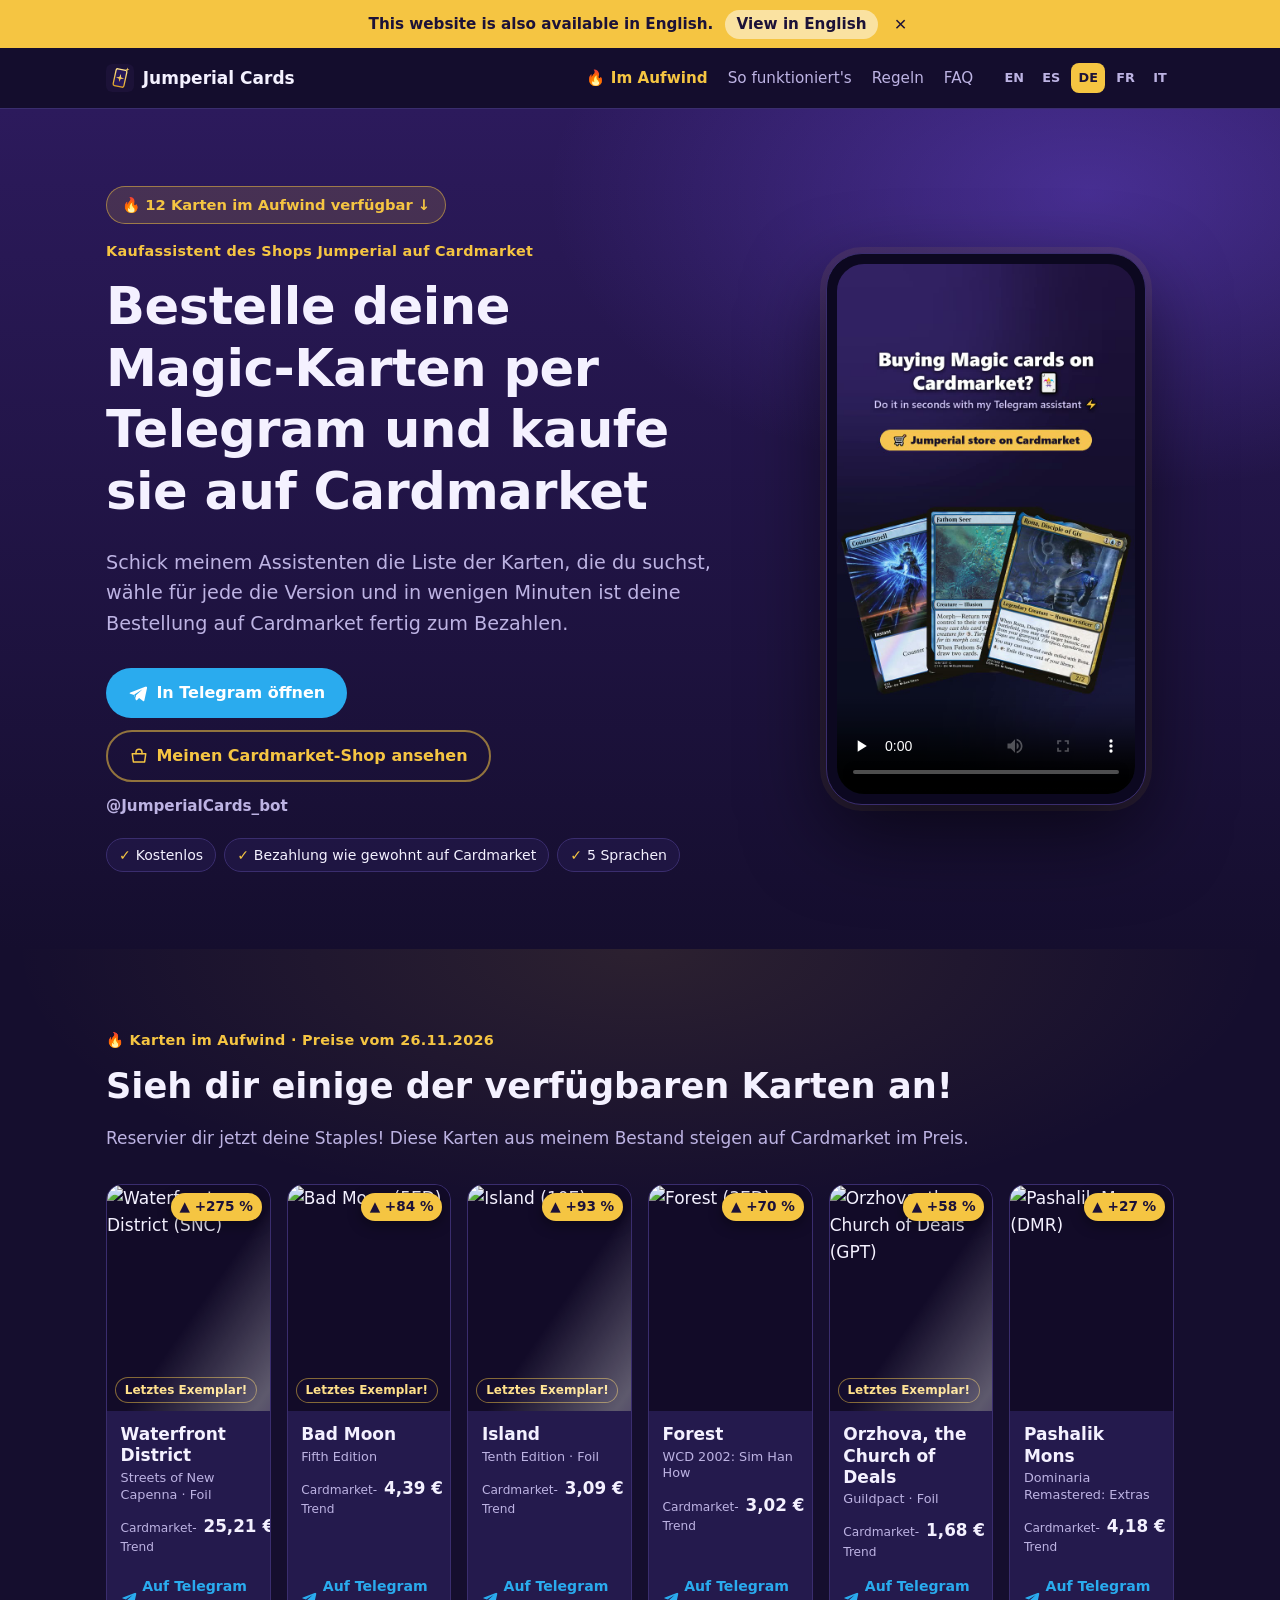
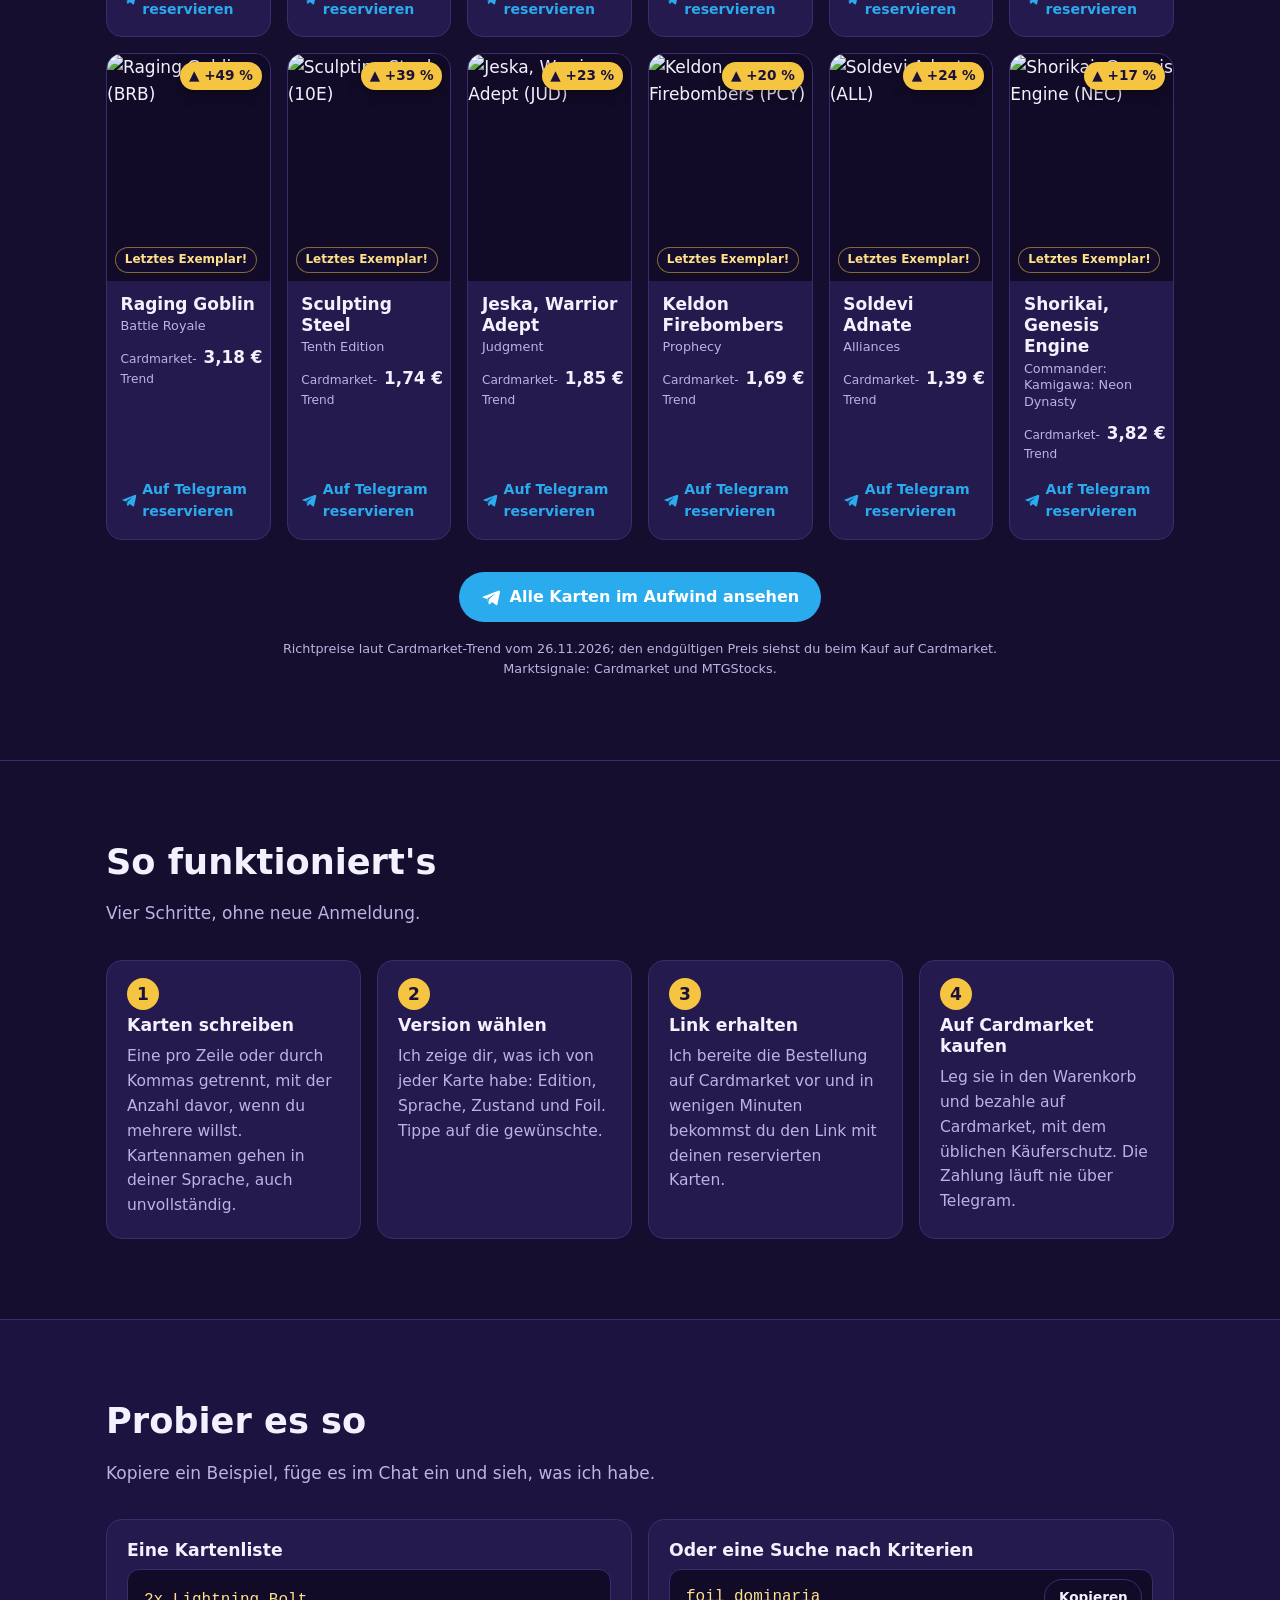
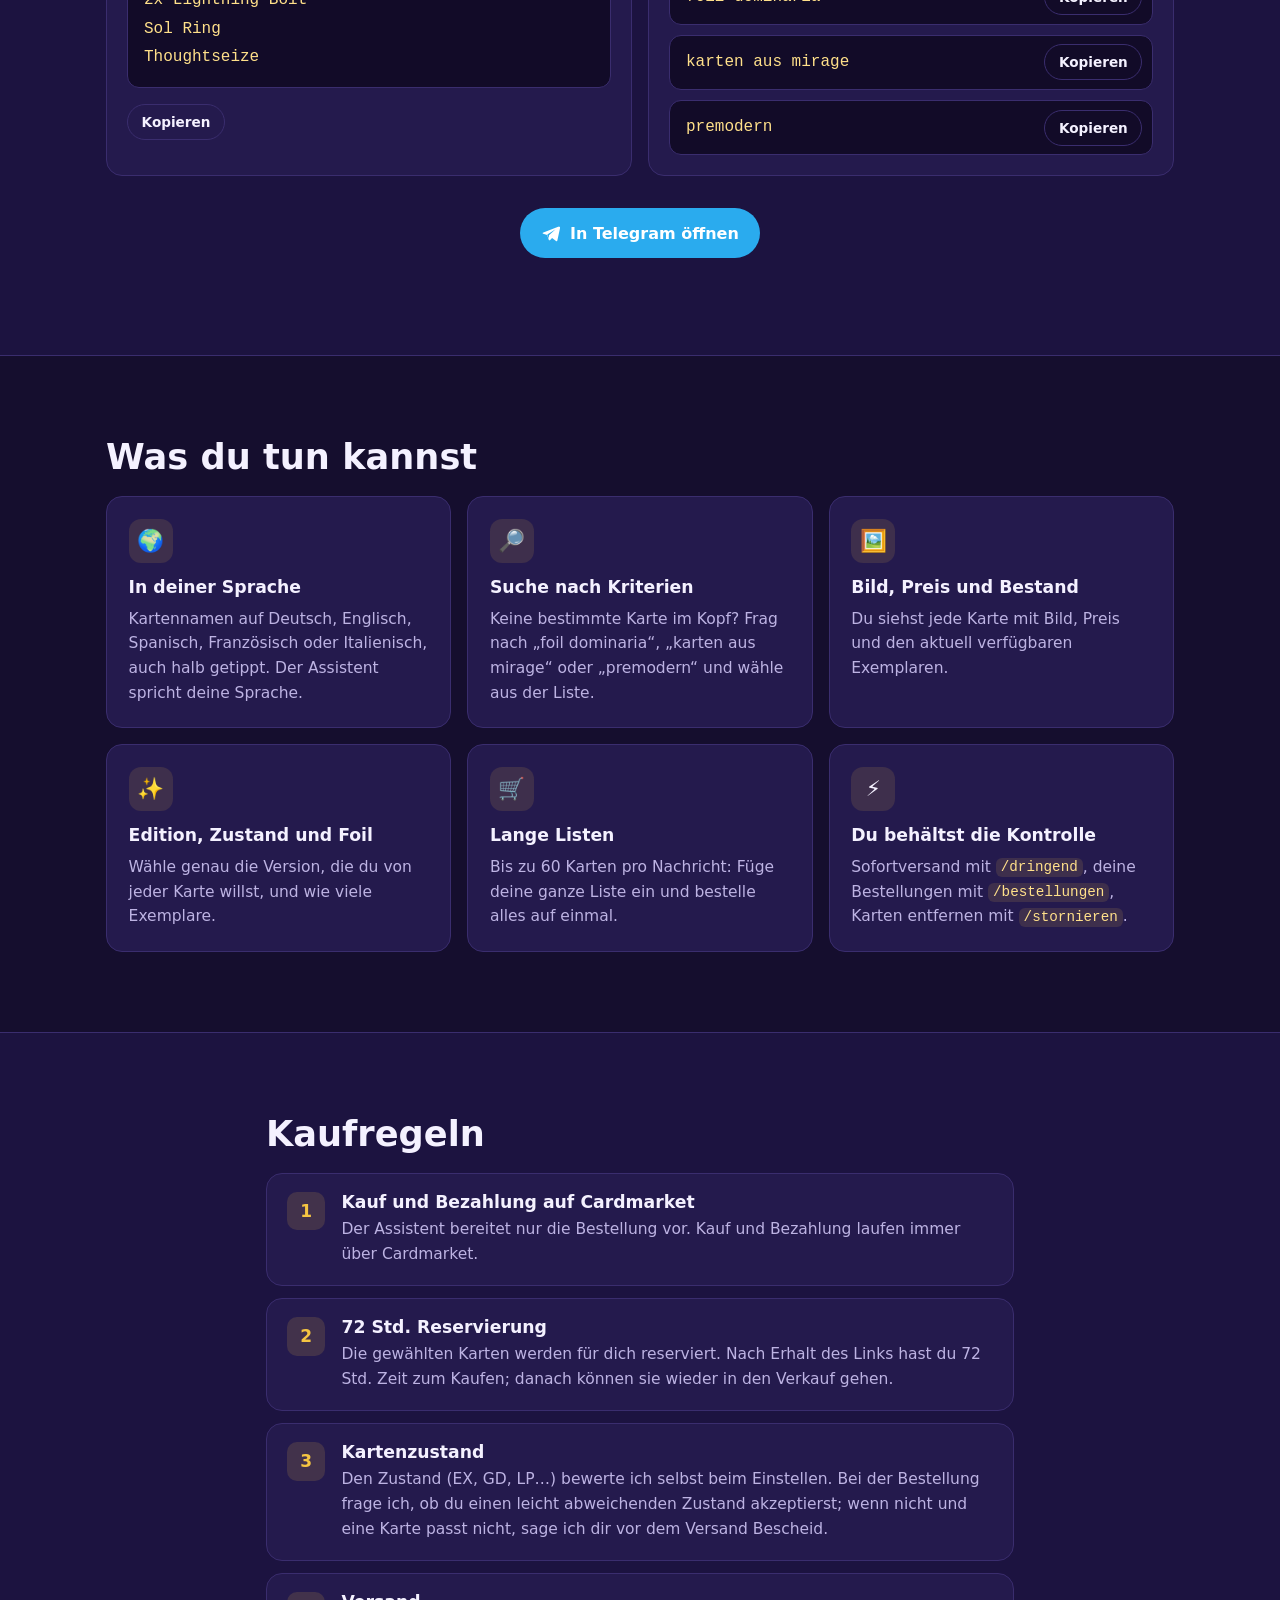
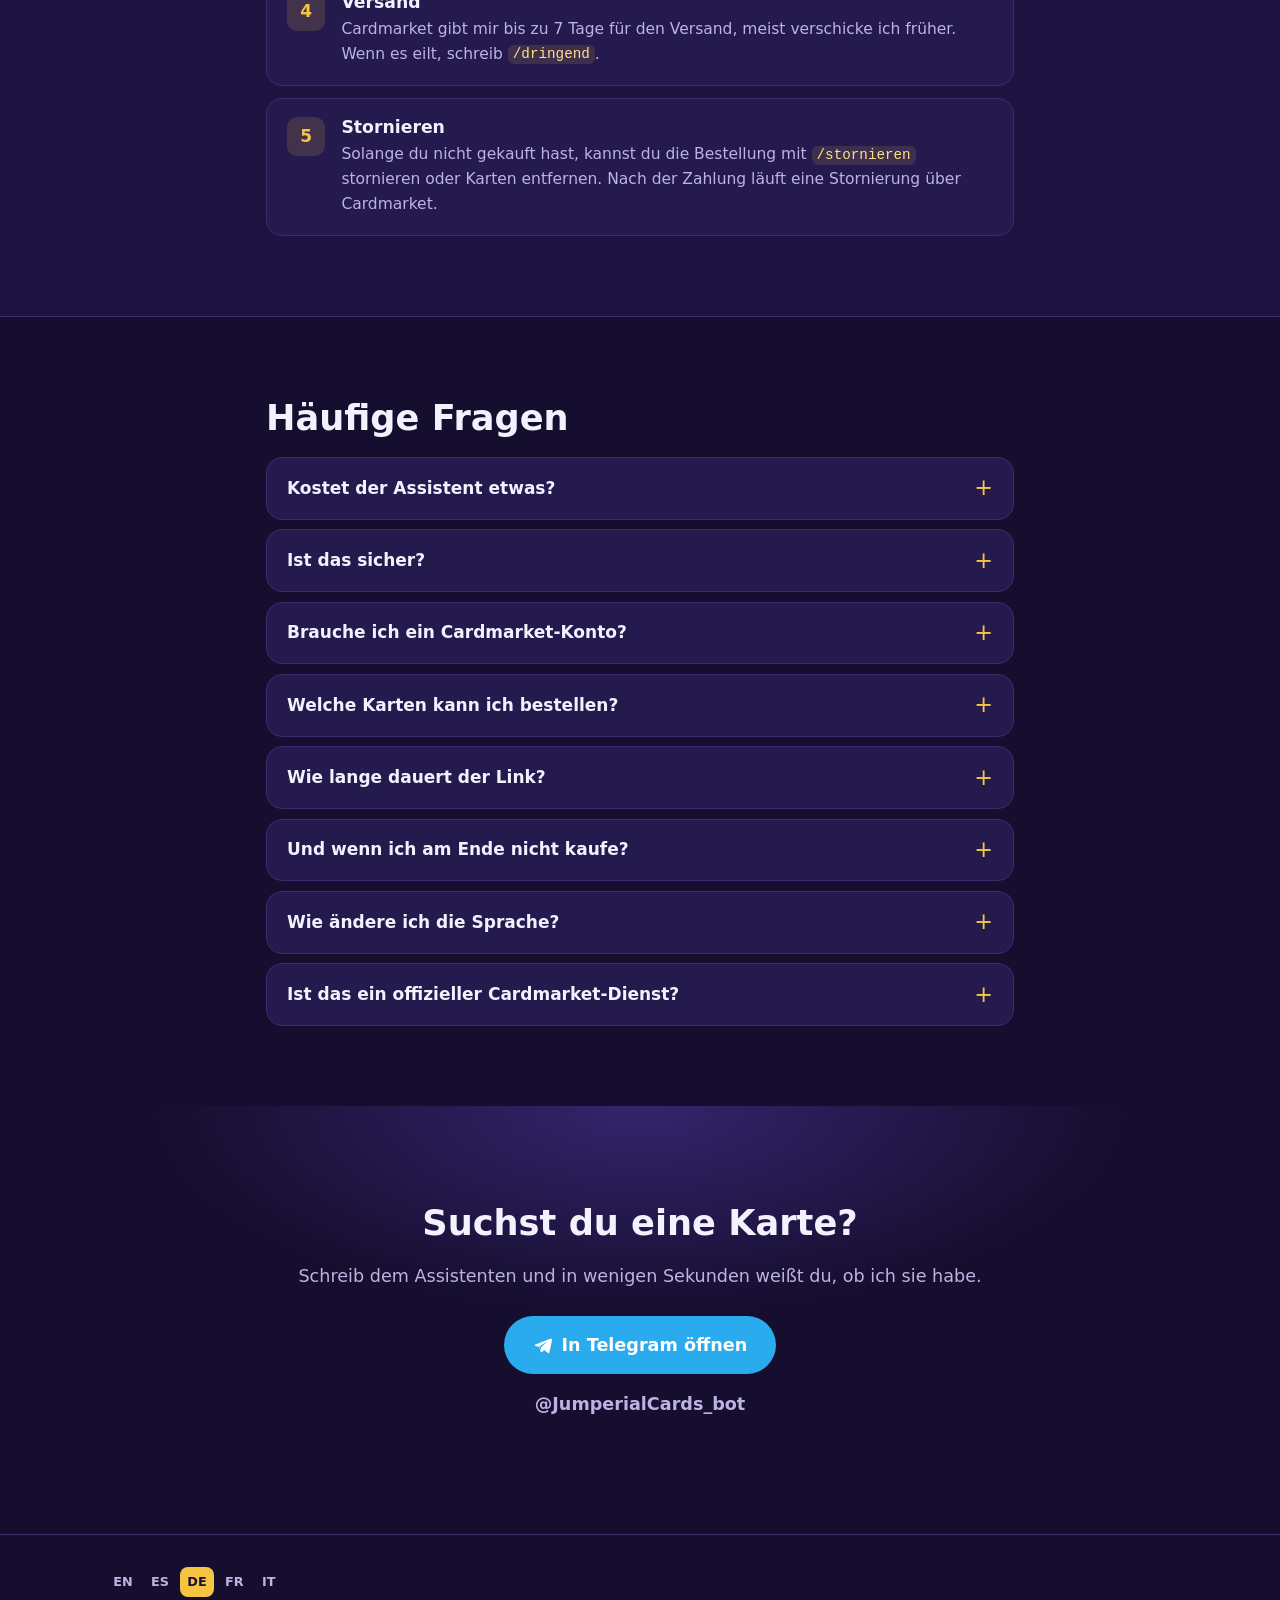
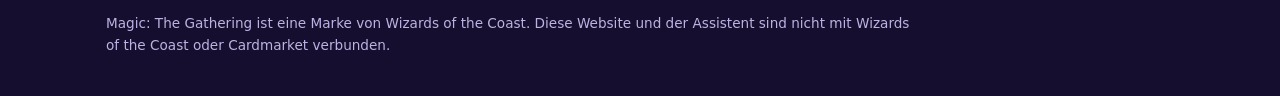
==== commit 96380a3a: "Cartas en alza 2026-11-27" ====
--- a/de/index.html
+++ b/de/index.html
@@ -76,7 +76,7 @@
       <p class="eyebrow">🔥 Karten im Aufwind · Preise vom 26.11.2026</p>
       <h2>Sieh dir einige der verfügbaren Karten an!</h2>
       <p class="sub">Reservier dir jetzt deine Staples! Diese Karten aus meinem Bestand steigen auf Cardmarket im Preis.</p>
-      <ul class="hot-strip"><li class="hot-card foil"><a href="https://t.me/JumperialCards_bot?start=c651382f" rel="noopener" aria-label="Auf Telegram reservieren: Waterfront District (SNC)"><div class="hot-img"><img src="https://cards.scryfall.io/normal/front/f/c/fc312a16-5c10-4fa6-bd72-97407b7e46b7.jpg" alt="Waterfront District (SNC)" width="488" height="680" loading="lazy" decoding="async"><span class="hot-badge" title="Anstieg gegenüber ihrem Durchschnittspreis des letzten Monats">▲ +275 %</span><span class="hot-last">Letztes Exemplar!</span></div><div class="hot-info"><strong>Waterfront District</strong><small>Streets of New Capenna · Foil</small><span class="hot-price"><span>Cardmarket-Trend</span><b>25,21 €</b></span><span class="hot-cta"><svg aria-hidden="true" viewBox="0 0 24 24" width="20" height="20"><path fill="currentColor" d="M21.4 4.1 2.9 11.3c-1.3.5-1.2 1.2-.2 1.5l4.7 1.5 1.8 5.6c.2.6.1.9.8.9.5 0 .7-.2 1-.5l2.3-2.2 4.7 3.5c.9.5 1.5.2 1.7-.8l3.1-14.6c.3-1.3-.5-1.9-1.4-1.5ZM9.6 14.6l-.4 4.1-1.6-5 9.9-6.2-7.9 7.1Z"/></svg>Auf Telegram reservieren</span></div></a></li><li class="hot-card foil"><a href="https://t.me/JumperialCards_bot?start=c16533f" rel="noopener" aria-label="Auf Telegram reservieren: Island (10E)"><div class="hot-img"><img src="https://cards.scryfall.io/normal/front/8/a/8a5328db-c55a-488d-b085-fcfa7be184ca.jpg" alt="Island (10E)" width="488" height="680" loading="lazy" decoding="async"><span class="hot-badge" title="Anstieg gegenüber ihrem Durchschnittspreis des letzten Monats">▲ +93 %</span><span class="hot-last">Letztes Exemplar!</span></div><div class="hot-info"><strong>Island</strong><small>Tenth Edition · Foil</small><span class="hot-price"><span>Cardmarket-Trend</span><b>3,09 €</b></span><span class="hot-cta"><svg aria-hidden="true" viewBox="0 0 24 24" width="20" height="20"><path fill="currentColor" d="M21.4 4.1 2.9 11.3c-1.3.5-1.2 1.2-.2 1.5l4.7 1.5 1.8 5.6c.2.6.1.9.8.9.5 0 .7-.2 1-.5l2.3-2.2 4.7 3.5c.9.5 1.5.2 1.7-.8l3.1-14.6c.3-1.3-.5-1.9-1.4-1.5ZM9.6 14.6l-.4 4.1-1.6-5 9.9-6.2-7.9 7.1Z"/></svg>Auf Telegram reservieren</span></div></a></li><li class="hot-card"><a href="https://t.me/JumperialCards_bot?start=c9375" rel="noopener" aria-label="Auf Telegram reservieren: Bad Moon (5ED)"><div class="hot-img"><img src="https://cards.scryfall.io/normal/front/6/b/6bb6d665-42f5-4f44-8797-16c0351ab3c0.jpg" alt="Bad Moon (5ED)" width="488" height="680" loading="lazy" decoding="async"><span class="hot-badge" title="Anstieg gegenüber ihrem Durchschnittspreis des letzten Monats">▲ +84 %</span><span class="hot-last">Letztes Exemplar!</span></div><div class="hot-info"><strong>Bad Moon</strong><small>Fifth Edition</small><span class="hot-price"><span>Cardmarket-Trend</span><b>4,39 €</b></span><span class="hot-cta"><svg aria-hidden="true" viewBox="0 0 24 24" width="20" height="20"><path fill="currentColor" d="M21.4 4.1 2.9 11.3c-1.3.5-1.2 1.2-.2 1.5l4.7 1.5 1.8 5.6c.2.6.1.9.8.9.5 0 .7-.2 1-.5l2.3-2.2 4.7 3.5c.9.5 1.5.2 1.7-.8l3.1-14.6c.3-1.3-.5-1.9-1.4-1.5ZM9.6 14.6l-.4 4.1-1.6-5 9.9-6.2-7.9 7.1Z"/></svg>Auf Telegram reservieren</span></div></a></li><li class="hot-card"><a href="https://t.me/JumperialCards_bot?start=c250042" rel="noopener" aria-label="Auf Telegram reservieren: Forest (3ED)"><div class="hot-img"><img src="https://cards.scryfall.io/normal/front/4/d/4d1e4241-42ef-4b51-8f9b-2ab6aca31dbb.jpg" alt="Forest (3ED)" width="488" height="680" loading="lazy" decoding="async"><span class="hot-badge" title="Anstieg gegenüber ihrem Durchschnittspreis des letzten Monats">▲ +70 %</span></div><div class="hot-info"><strong>Forest</strong><small>WCD 2002: Sim Han How</small><span class="hot-price"><span>Cardmarket-Trend</span><b>3,02 €</b></span><span class="hot-cta"><svg aria-hidden="true" viewBox="0 0 24 24" width="20" height="20"><path fill="currentColor" d="M21.4 4.1 2.9 11.3c-1.3.5-1.2 1.2-.2 1.5l4.7 1.5 1.8 5.6c.2.6.1.9.8.9.5 0 .7-.2 1-.5l2.3-2.2 4.7 3.5c.9.5 1.5.2 1.7-.8l3.1-14.6c.3-1.3-.5-1.9-1.4-1.5ZM9.6 14.6l-.4 4.1-1.6-5 9.9-6.2-7.9 7.1Z"/></svg>Auf Telegram reservieren</span></div></a></li><li class="hot-card foil"><a href="https://t.me/JumperialCards_bot?start=c13227f" rel="noopener" aria-label="Auf Telegram reservieren: Orzhova, the Church of Deals (GPT)"><div class="hot-img"><img src="https://cards.scryfall.io/normal/front/9/0/9015cc09-56c9-4d8f-b241-a0cfaec7e1f1.jpg" alt="Orzhova, the Church of Deals (GPT)" width="488" height="680" loading="lazy" decoding="async"><span class="hot-badge" title="Anstieg gegenüber ihrem Durchschnittspreis des letzten Monats">▲ +58 %</span><span class="hot-last">Letztes Exemplar!</span></div><div class="hot-info"><strong>Orzhova, the Church of Deals</strong><small>Guildpact · Foil</small><span class="hot-price"><span>Cardmarket-Trend</span><b>1,68 €</b></span><span class="hot-cta"><svg aria-hidden="true" viewBox="0 0 24 24" width="20" height="20"><path fill="currentColor" d="M21.4 4.1 2.9 11.3c-1.3.5-1.2 1.2-.2 1.5l4.7 1.5 1.8 5.6c.2.6.1.9.8.9.5 0 .7-.2 1-.5l2.3-2.2 4.7 3.5c.9.5 1.5.2 1.7-.8l3.1-14.6c.3-1.3-.5-1.9-1.4-1.5ZM9.6 14.6l-.4 4.1-1.6-5 9.9-6.2-7.9 7.1Z"/></svg>Auf Telegram reservieren</span></div></a></li><li class="hot-card"><a href="https://t.me/JumperialCards_bot?start=c688492" rel="noopener" aria-label="Auf Telegram reservieren: Pashalik Mons (DMR)"><div class="hot-img"><img src="https://cards.scryfall.io/normal/front/a/6/a62b7671-efde-40b2-9cb1-76339d614d29.jpg" alt="Pashalik Mons (DMR)" width="488" height="680" loading="lazy" decoding="async"><span class="hot-badge" title="Anstieg gegenüber ihrem Durchschnittspreis des letzten Monats">▲ +27 %</span></div><div class="hot-info"><strong>Pashalik Mons</strong><small>Dominaria Remastered: Extras</small><span class="hot-price"><span>Cardmarket-Trend</span><b>4,18 €</b></span><span class="hot-cta"><svg aria-hidden="true" viewBox="0 0 24 24" width="20" height="20"><path fill="currentColor" d="M21.4 4.1 2.9 11.3c-1.3.5-1.2 1.2-.2 1.5l4.7 1.5 1.8 5.6c.2.6.1.9.8.9.5 0 .7-.2 1-.5l2.3-2.2 4.7 3.5c.9.5 1.5.2 1.7-.8l3.1-14.6c.3-1.3-.5-1.9-1.4-1.5ZM9.6 14.6l-.4 4.1-1.6-5 9.9-6.2-7.9 7.1Z"/></svg>Auf Telegram reservieren</span></div></a></li><li class="hot-card"><a href="https://t.me/JumperialCards_bot?start=c14662" rel="noopener" aria-label="Auf Telegram reservieren: Raging Goblin (BRB)"><div class="hot-img"><img src="https://cards.scryfall.io/normal/front/a/b/ab3bbe29-7cfc-4174-aea2-235a6e230836.jpg" alt="Raging Goblin (BRB)" width="488" height="680" loading="lazy" decoding="async"><span class="hot-badge" title="Anstieg gegenüber ihrem Durchschnittspreis des letzten Monats">▲ +49 %</span><span class="hot-last">Letztes Exemplar!</span></div><div class="hot-info"><strong>Raging Goblin</strong><small>Battle Royale</small><span class="hot-price"><span>Cardmarket-Trend</span><b>3,18 €</b></span><span class="hot-cta"><svg aria-hidden="true" viewBox="0 0 24 24" width="20" height="20"><path fill="currentColor" d="M21.4 4.1 2.9 11.3c-1.3.5-1.2 1.2-.2 1.5l4.7 1.5 1.8 5.6c.2.6.1.9.8.9.5 0 .7-.2 1-.5l2.3-2.2 4.7 3.5c.9.5 1.5.2 1.7-.8l3.1-14.6c.3-1.3-.5-1.9-1.4-1.5ZM9.6 14.6l-.4 4.1-1.6-5 9.9-6.2-7.9 7.1Z"/></svg>Auf Telegram reservieren</span></div></a></li><li class="hot-card"><a href="https://t.me/JumperialCards_bot?start=c3988" rel="noopener" aria-label="Auf Telegram reservieren: Keldon Firebombers (PCY)"><div class="hot-img"><img src="https://cards.scryfall.io/normal/front/d/3/d3fc78b5-c259-4c67-810c-99655e72c2da.jpg" alt="Keldon Firebombers (PCY)" width="488" height="680" loading="lazy" decoding="async"><span class="hot-badge" title="Anstieg gegenüber ihrem Durchschnittspreis des letzten Monats">▲ +20 %</span><span class="hot-last">Letztes Exemplar!</span></div><div class="hot-info"><strong>Keldon Firebombers</strong><small>Prophecy</small><span class="hot-price"><span>Cardmarket-Trend</span><b>1,69 €</b></span><span class="hot-cta"><svg aria-hidden="true" viewBox="0 0 24 24" width="20" height="20"><path fill="currentColor" d="M21.4 4.1 2.9 11.3c-1.3.5-1.2 1.2-.2 1.5l4.7 1.5 1.8 5.6c.2.6.1.9.8.9.5 0 .7-.2 1-.5l2.3-2.2 4.7 3.5c.9.5 1.5.2 1.7-.8l3.1-14.6c.3-1.3-.5-1.9-1.4-1.5ZM9.6 14.6l-.4 4.1-1.6-5 9.9-6.2-7.9 7.1Z"/></svg>Auf Telegram reservieren</span></div></a></li><li class="hot-card"><a href="https://t.me/JumperialCards_bot?start=c7877" rel="noopener" aria-label="Auf Telegram reservieren: Soldevi Adnate (ALL)"><div class="hot-img"><img src="https://cards.scryfall.io/normal/front/8/b/8b2651b0-1ab2-4d7e-834f-7505797da474.jpg" alt="Soldevi Adnate (ALL)" width="488" height="680" loading="lazy" decoding="async"><span class="hot-badge" title="Anstieg gegenüber ihrem Durchschnittspreis des letzten Monats">▲ +24 %</span><span class="hot-last">Letztes Exemplar!</span></div><div class="hot-info"><strong>Soldevi Adnate</strong><small>Alliances</small><span class="hot-price"><span>Cardmarket-Trend</span><b>1,39 €</b></span><span class="hot-cta"><svg aria-hidden="true" viewBox="0 0 24 24" width="20" height="20"><path fill="currentColor" d="M21.4 4.1 2.9 11.3c-1.3.5-1.2 1.2-.2 1.5l4.7 1.5 1.8 5.6c.2.6.1.9.8.9.5 0 .7-.2 1-.5l2.3-2.2 4.7 3.5c.9.5 1.5.2 1.7-.8l3.1-14.6c.3-1.3-.5-1.9-1.4-1.5ZM9.6 14.6l-.4 4.1-1.6-5 9.9-6.2-7.9 7.1Z"/></svg>Auf Telegram reservieren</span></div></a></li><li class="hot-card"><a href="https://t.me/JumperialCards_bot?start=c608626" rel="noopener" aria-label="Auf Telegram reservieren: Shorikai, Genesis Engine (NEC)"><div class="hot-img"><img src="https://cards.scryfall.io/normal/front/9/6/969ac7dd-f3aa-4888-9ff0-d16a31b5e7a9.jpg" alt="Shorikai, Genesis Engine (NEC)" width="488" height="680" loading="lazy" decoding="async"><span class="hot-badge" title="Anstieg gegenüber ihrem Durchschnittspreis des letzten Monats">▲ +17 %</span><span class="hot-last">Letztes Exemplar!</span></div><div class="hot-info"><strong>Shorikai, Genesis Engine</strong><small>Commander: Kamigawa: Neon Dynasty</small><span class="hot-price"><span>Cardmarket-Trend</span><b>3,82 €</b></span><span class="hot-cta"><svg aria-hidden="true" viewBox="0 0 24 24" width="20" height="20"><path fill="currentColor" d="M21.4 4.1 2.9 11.3c-1.3.5-1.2 1.2-.2 1.5l4.7 1.5 1.8 5.6c.2.6.1.9.8.9.5 0 .7-.2 1-.5l2.3-2.2 4.7 3.5c.9.5 1.5.2 1.7-.8l3.1-14.6c.3-1.3-.5-1.9-1.4-1.5ZM9.6 14.6l-.4 4.1-1.6-5 9.9-6.2-7.9 7.1Z"/></svg>Auf Telegram reservieren</span></div></a></li><li class="hot-card"><a href="https://t.me/JumperialCards_bot?start=c19102" rel="noopener" aria-label="Auf Telegram reservieren: Crimson Wisps (SHM)"><div class="hot-img"><img src="https://cards.scryfall.io/normal/front/a/6/a65c81ff-fc5d-4191-93fb-52eb806457b7.jpg" alt="Crimson Wisps (SHM)" width="488" height="680" loading="lazy" decoding="async"><span class="hot-badge" title="Anstieg gegenüber ihrem Durchschnittspreis des letzten Monats">▲ +17 %</span></div><div class="hot-info"><strong>Crimson Wisps</strong><small>Shadowmoor</small><span class="hot-price"><span>Cardmarket-Trend</span><b>1,32 €</b></span><span class="hot-cta"><svg aria-hidden="true" viewBox="0 0 24 24" width="20" height="20"><path fill="currentColor" d="M21.4 4.1 2.9 11.3c-1.3.5-1.2 1.2-.2 1.5l4.7 1.5 1.8 5.6c.2.6.1.9.8.9.5 0 .7-.2 1-.5l2.3-2.2 4.7 3.5c.9.5 1.5.2 1.7-.8l3.1-14.6c.3-1.3-.5-1.9-1.4-1.5ZM9.6 14.6l-.4 4.1-1.6-5 9.9-6.2-7.9 7.1Z"/></svg>Auf Telegram reservieren</span></div></a></li><li class="hot-card"><a href="https://t.me/JumperialCards_bot?start=c546761" rel="noopener" aria-label="Auf Telegram reservieren: Heartwood Storyteller (TSR)"><div class="hot-img"><img src="https://cards.scryfall.io/normal/front/7/a/7a5e2f7a-8cfe-4d1b-a68d-7e6d8d10bd27.jpg" alt="Heartwood Storyteller (TSR)" width="488" height="680" loading="lazy" decoding="async"><span class="hot-badge" title="Anstieg gegenüber ihrem Durchschnittspreis des letzten Monats">▲ +36 %</span><span class="hot-last">Letztes Exemplar!</span></div><div class="hot-info"><strong>Heartwood Storyteller</strong><small>Time Spiral Remastered</small><span class="hot-price"><span>Cardmarket-Trend</span><b>2,43 €</b></span><span class="hot-cta"><svg aria-hidden="true" viewBox="0 0 24 24" width="20" height="20"><path fill="currentColor" d="M21.4 4.1 2.9 11.3c-1.3.5-1.2 1.2-.2 1.5l4.7 1.5 1.8 5.6c.2.6.1.9.8.9.5 0 .7-.2 1-.5l2.3-2.2 4.7 3.5c.9.5 1.5.2 1.7-.8l3.1-14.6c.3-1.3-.5-1.9-1.4-1.5ZM9.6 14.6l-.4 4.1-1.6-5 9.9-6.2-7.9 7.1Z"/></svg>Auf Telegram reservieren</span></div></a></li></ul>
+      <ul class="hot-strip"><li class="hot-card foil"><a href="https://t.me/JumperialCards_bot?start=c651382f" rel="noopener" aria-label="Auf Telegram reservieren: Waterfront District (SNC)"><div class="hot-img"><img src="https://cards.scryfall.io/normal/front/f/c/fc312a16-5c10-4fa6-bd72-97407b7e46b7.jpg" alt="Waterfront District (SNC)" width="488" height="680" loading="lazy" decoding="async"><span class="hot-badge" title="Anstieg gegenüber ihrem Durchschnittspreis des letzten Monats">▲ +275 %</span><span class="hot-last">Letztes Exemplar!</span></div><div class="hot-info"><strong>Waterfront District</strong><small>Streets of New Capenna · Foil</small><span class="hot-price"><span>Cardmarket-Trend</span><b>25,21 €</b></span><span class="hot-cta"><svg aria-hidden="true" viewBox="0 0 24 24" width="20" height="20"><path fill="currentColor" d="M21.4 4.1 2.9 11.3c-1.3.5-1.2 1.2-.2 1.5l4.7 1.5 1.8 5.6c.2.6.1.9.8.9.5 0 .7-.2 1-.5l2.3-2.2 4.7 3.5c.9.5 1.5.2 1.7-.8l3.1-14.6c.3-1.3-.5-1.9-1.4-1.5ZM9.6 14.6l-.4 4.1-1.6-5 9.9-6.2-7.9 7.1Z"/></svg>Auf Telegram reservieren</span></div></a></li><li class="hot-card"><a href="https://t.me/JumperialCards_bot?start=c9375" rel="noopener" aria-label="Auf Telegram reservieren: Bad Moon (5ED)"><div class="hot-img"><img src="https://cards.scryfall.io/normal/front/6/b/6bb6d665-42f5-4f44-8797-16c0351ab3c0.jpg" alt="Bad Moon (5ED)" width="488" height="680" loading="lazy" decoding="async"><span class="hot-badge" title="Anstieg gegenüber ihrem Durchschnittspreis des letzten Monats">▲ +84 %</span><span class="hot-last">Letztes Exemplar!</span></div><div class="hot-info"><strong>Bad Moon</strong><small>Fifth Edition</small><span class="hot-price"><span>Cardmarket-Trend</span><b>4,39 €</b></span><span class="hot-cta"><svg aria-hidden="true" viewBox="0 0 24 24" width="20" height="20"><path fill="currentColor" d="M21.4 4.1 2.9 11.3c-1.3.5-1.2 1.2-.2 1.5l4.7 1.5 1.8 5.6c.2.6.1.9.8.9.5 0 .7-.2 1-.5l2.3-2.2 4.7 3.5c.9.5 1.5.2 1.7-.8l3.1-14.6c.3-1.3-.5-1.9-1.4-1.5ZM9.6 14.6l-.4 4.1-1.6-5 9.9-6.2-7.9 7.1Z"/></svg>Auf Telegram reservieren</span></div></a></li><li class="hot-card foil"><a href="https://t.me/JumperialCards_bot?start=c16533f" rel="noopener" aria-label="Auf Telegram reservieren: Island (10E)"><div class="hot-img"><img src="https://cards.scryfall.io/normal/front/8/a/8a5328db-c55a-488d-b085-fcfa7be184ca.jpg" alt="Island (10E)" width="488" height="680" loading="lazy" decoding="async"><span class="hot-badge" title="Anstieg gegenüber ihrem Durchschnittspreis des letzten Monats">▲ +93 %</span><span class="hot-last">Letztes Exemplar!</span></div><div class="hot-info"><strong>Island</strong><small>Tenth Edition · Foil</small><span class="hot-price"><span>Cardmarket-Trend</span><b>3,09 €</b></span><span class="hot-cta"><svg aria-hidden="true" viewBox="0 0 24 24" width="20" height="20"><path fill="currentColor" d="M21.4 4.1 2.9 11.3c-1.3.5-1.2 1.2-.2 1.5l4.7 1.5 1.8 5.6c.2.6.1.9.8.9.5 0 .7-.2 1-.5l2.3-2.2 4.7 3.5c.9.5 1.5.2 1.7-.8l3.1-14.6c.3-1.3-.5-1.9-1.4-1.5ZM9.6 14.6l-.4 4.1-1.6-5 9.9-6.2-7.9 7.1Z"/></svg>Auf Telegram reservieren</span></div></a></li><li class="hot-card"><a href="https://t.me/JumperialCards_bot?start=c250042" rel="noopener" aria-label="Auf Telegram reservieren: Forest (3ED)"><div class="hot-img"><img src="https://cards.scryfall.io/normal/front/4/d/4d1e4241-42ef-4b51-8f9b-2ab6aca31dbb.jpg" alt="Forest (3ED)" width="488" height="680" loading="lazy" decoding="async"><span class="hot-badge" title="Anstieg gegenüber ihrem Durchschnittspreis des letzten Monats">▲ +70 %</span></div><div class="hot-info"><strong>Forest</strong><small>WCD 2002: Sim Han How</small><span class="hot-price"><span>Cardmarket-Trend</span><b>3,02 €</b></span><span class="hot-cta"><svg aria-hidden="true" viewBox="0 0 24 24" width="20" height="20"><path fill="currentColor" d="M21.4 4.1 2.9 11.3c-1.3.5-1.2 1.2-.2 1.5l4.7 1.5 1.8 5.6c.2.6.1.9.8.9.5 0 .7-.2 1-.5l2.3-2.2 4.7 3.5c.9.5 1.5.2 1.7-.8l3.1-14.6c.3-1.3-.5-1.9-1.4-1.5ZM9.6 14.6l-.4 4.1-1.6-5 9.9-6.2-7.9 7.1Z"/></svg>Auf Telegram reservieren</span></div></a></li><li class="hot-card foil"><a href="https://t.me/JumperialCards_bot?start=c13227f" rel="noopener" aria-label="Auf Telegram reservieren: Orzhova, the Church of Deals (GPT)"><div class="hot-img"><img src="https://cards.scryfall.io/normal/front/9/0/9015cc09-56c9-4d8f-b241-a0cfaec7e1f1.jpg" alt="Orzhova, the Church of Deals (GPT)" width="488" height="680" loading="lazy" decoding="async"><span class="hot-badge" title="Anstieg gegenüber ihrem Durchschnittspreis des letzten Monats">▲ +58 %</span><span class="hot-last">Letztes Exemplar!</span></div><div class="hot-info"><strong>Orzhova, the Church of Deals</strong><small>Guildpact · Foil</small><span class="hot-price"><span>Cardmarket-Trend</span><b>1,68 €</b></span><span class="hot-cta"><svg aria-hidden="true" viewBox="0 0 24 24" width="20" height="20"><path fill="currentColor" d="M21.4 4.1 2.9 11.3c-1.3.5-1.2 1.2-.2 1.5l4.7 1.5 1.8 5.6c.2.6.1.9.8.9.5 0 .7-.2 1-.5l2.3-2.2 4.7 3.5c.9.5 1.5.2 1.7-.8l3.1-14.6c.3-1.3-.5-1.9-1.4-1.5ZM9.6 14.6l-.4 4.1-1.6-5 9.9-6.2-7.9 7.1Z"/></svg>Auf Telegram reservieren</span></div></a></li><li class="hot-card"><a href="https://t.me/JumperialCards_bot?start=c688492" rel="noopener" aria-label="Auf Telegram reservieren: Pashalik Mons (DMR)"><div class="hot-img"><img src="https://cards.scryfall.io/normal/front/a/6/a62b7671-efde-40b2-9cb1-76339d614d29.jpg" alt="Pashalik Mons (DMR)" width="488" height="680" loading="lazy" decoding="async"><span class="hot-badge" title="Anstieg gegenüber ihrem Durchschnittspreis des letzten Monats">▲ +27 %</span></div><div class="hot-info"><strong>Pashalik Mons</strong><small>Dominaria Remastered: Extras</small><span class="hot-price"><span>Cardmarket-Trend</span><b>4,18 €</b></span><span class="hot-cta"><svg aria-hidden="true" viewBox="0 0 24 24" width="20" height="20"><path fill="currentColor" d="M21.4 4.1 2.9 11.3c-1.3.5-1.2 1.2-.2 1.5l4.7 1.5 1.8 5.6c.2.6.1.9.8.9.5 0 .7-.2 1-.5l2.3-2.2 4.7 3.5c.9.5 1.5.2 1.7-.8l3.1-14.6c.3-1.3-.5-1.9-1.4-1.5ZM9.6 14.6l-.4 4.1-1.6-5 9.9-6.2-7.9 7.1Z"/></svg>Auf Telegram reservieren</span></div></a></li><li class="hot-card"><a href="https://t.me/JumperialCards_bot?start=c14662" rel="noopener" aria-label="Auf Telegram reservieren: Raging Goblin (BRB)"><div class="hot-img"><img src="https://cards.scryfall.io/normal/front/a/b/ab3bbe29-7cfc-4174-aea2-235a6e230836.jpg" alt="Raging Goblin (BRB)" width="488" height="680" loading="lazy" decoding="async"><span class="hot-badge" title="Anstieg gegenüber ihrem Durchschnittspreis des letzten Monats">▲ +49 %</span><span class="hot-last">Letztes Exemplar!</span></div><div class="hot-info"><strong>Raging Goblin</strong><small>Battle Royale</small><span class="hot-price"><span>Cardmarket-Trend</span><b>3,18 €</b></span><span class="hot-cta"><svg aria-hidden="true" viewBox="0 0 24 24" width="20" height="20"><path fill="currentColor" d="M21.4 4.1 2.9 11.3c-1.3.5-1.2 1.2-.2 1.5l4.7 1.5 1.8 5.6c.2.6.1.9.8.9.5 0 .7-.2 1-.5l2.3-2.2 4.7 3.5c.9.5 1.5.2 1.7-.8l3.1-14.6c.3-1.3-.5-1.9-1.4-1.5ZM9.6 14.6l-.4 4.1-1.6-5 9.9-6.2-7.9 7.1Z"/></svg>Auf Telegram reservieren</span></div></a></li><li class="hot-card"><a href="https://t.me/JumperialCards_bot?start=c16506" rel="noopener" aria-label="Auf Telegram reservieren: Sculpting Steel (10E)"><div class="hot-img"><img src="https://cards.scryfall.io/normal/front/4/1/41368983-14f8-4efa-bb60-b0a7ceb3d021.jpg" alt="Sculpting Steel (10E)" width="488" height="680" loading="lazy" decoding="async"><span class="hot-badge" title="Anstieg gegenüber ihrem Durchschnittspreis des letzten Monats">▲ +39 %</span><span class="hot-last">Letztes Exemplar!</span></div><div class="hot-info"><strong>Sculpting Steel</strong><small>Tenth Edition</small><span class="hot-price"><span>Cardmarket-Trend</span><b>1,74 €</b></span><span class="hot-cta"><svg aria-hidden="true" viewBox="0 0 24 24" width="20" height="20"><path fill="currentColor" d="M21.4 4.1 2.9 11.3c-1.3.5-1.2 1.2-.2 1.5l4.7 1.5 1.8 5.6c.2.6.1.9.8.9.5 0 .7-.2 1-.5l2.3-2.2 4.7 3.5c.9.5 1.5.2 1.7-.8l3.1-14.6c.3-1.3-.5-1.9-1.4-1.5ZM9.6 14.6l-.4 4.1-1.6-5 9.9-6.2-7.9 7.1Z"/></svg>Auf Telegram reservieren</span></div></a></li><li class="hot-card"><a href="https://t.me/JumperialCards_bot?start=c2219" rel="noopener" aria-label="Auf Telegram reservieren: Jeska, Warrior Adept (JUD)"><div class="hot-img"><img src="https://cards.scryfall.io/normal/front/1/c/1cf96a59-8b7d-4a5b-adfd-17eeedd95db5.jpg" alt="Jeska, Warrior Adept (JUD)" width="488" height="680" loading="lazy" decoding="async"><span class="hot-badge" title="Anstieg gegenüber ihrem Durchschnittspreis des letzten Monats">▲ +23 %</span></div><div class="hot-info"><strong>Jeska, Warrior Adept</strong><small>Judgment</small><span class="hot-price"><span>Cardmarket-Trend</span><b>1,85 €</b></span><span class="hot-cta"><svg aria-hidden="true" viewBox="0 0 24 24" width="20" height="20"><path fill="currentColor" d="M21.4 4.1 2.9 11.3c-1.3.5-1.2 1.2-.2 1.5l4.7 1.5 1.8 5.6c.2.6.1.9.8.9.5 0 .7-.2 1-.5l2.3-2.2 4.7 3.5c.9.5 1.5.2 1.7-.8l3.1-14.6c.3-1.3-.5-1.9-1.4-1.5ZM9.6 14.6l-.4 4.1-1.6-5 9.9-6.2-7.9 7.1Z"/></svg>Auf Telegram reservieren</span></div></a></li><li class="hot-card"><a href="https://t.me/JumperialCards_bot?start=c3988" rel="noopener" aria-label="Auf Telegram reservieren: Keldon Firebombers (PCY)"><div class="hot-img"><img src="https://cards.scryfall.io/normal/front/d/3/d3fc78b5-c259-4c67-810c-99655e72c2da.jpg" alt="Keldon Firebombers (PCY)" width="488" height="680" loading="lazy" decoding="async"><span class="hot-badge" title="Anstieg gegenüber ihrem Durchschnittspreis des letzten Monats">▲ +20 %</span><span class="hot-last">Letztes Exemplar!</span></div><div class="hot-info"><strong>Keldon Firebombers</strong><small>Prophecy</small><span class="hot-price"><span>Cardmarket-Trend</span><b>1,69 €</b></span><span class="hot-cta"><svg aria-hidden="true" viewBox="0 0 24 24" width="20" height="20"><path fill="currentColor" d="M21.4 4.1 2.9 11.3c-1.3.5-1.2 1.2-.2 1.5l4.7 1.5 1.8 5.6c.2.6.1.9.8.9.5 0 .7-.2 1-.5l2.3-2.2 4.7 3.5c.9.5 1.5.2 1.7-.8l3.1-14.6c.3-1.3-.5-1.9-1.4-1.5ZM9.6 14.6l-.4 4.1-1.6-5 9.9-6.2-7.9 7.1Z"/></svg>Auf Telegram reservieren</span></div></a></li><li class="hot-card"><a href="https://t.me/JumperialCards_bot?start=c7877" rel="noopener" aria-label="Auf Telegram reservieren: Soldevi Adnate (ALL)"><div class="hot-img"><img src="https://cards.scryfall.io/normal/front/8/b/8b2651b0-1ab2-4d7e-834f-7505797da474.jpg" alt="Soldevi Adnate (ALL)" width="488" height="680" loading="lazy" decoding="async"><span class="hot-badge" title="Anstieg gegenüber ihrem Durchschnittspreis des letzten Monats">▲ +24 %</span><span class="hot-last">Letztes Exemplar!</span></div><div class="hot-info"><strong>Soldevi Adnate</strong><small>Alliances</small><span class="hot-price"><span>Cardmarket-Trend</span><b>1,39 €</b></span><span class="hot-cta"><svg aria-hidden="true" viewBox="0 0 24 24" width="20" height="20"><path fill="currentColor" d="M21.4 4.1 2.9 11.3c-1.3.5-1.2 1.2-.2 1.5l4.7 1.5 1.8 5.6c.2.6.1.9.8.9.5 0 .7-.2 1-.5l2.3-2.2 4.7 3.5c.9.5 1.5.2 1.7-.8l3.1-14.6c.3-1.3-.5-1.9-1.4-1.5ZM9.6 14.6l-.4 4.1-1.6-5 9.9-6.2-7.9 7.1Z"/></svg>Auf Telegram reservieren</span></div></a></li><li class="hot-card"><a href="https://t.me/JumperialCards_bot?start=c608626" rel="noopener" aria-label="Auf Telegram reservieren: Shorikai, Genesis Engine (NEC)"><div class="hot-img"><img src="https://cards.scryfall.io/normal/front/9/6/969ac7dd-f3aa-4888-9ff0-d16a31b5e7a9.jpg" alt="Shorikai, Genesis Engine (NEC)" width="488" height="680" loading="lazy" decoding="async"><span class="hot-badge" title="Anstieg gegenüber ihrem Durchschnittspreis des letzten Monats">▲ +17 %</span><span class="hot-last">Letztes Exemplar!</span></div><div class="hot-info"><strong>Shorikai, Genesis Engine</strong><small>Commander: Kamigawa: Neon Dynasty</small><span class="hot-price"><span>Cardmarket-Trend</span><b>3,82 €</b></span><span class="hot-cta"><svg aria-hidden="true" viewBox="0 0 24 24" width="20" height="20"><path fill="currentColor" d="M21.4 4.1 2.9 11.3c-1.3.5-1.2 1.2-.2 1.5l4.7 1.5 1.8 5.6c.2.6.1.9.8.9.5 0 .7-.2 1-.5l2.3-2.2 4.7 3.5c.9.5 1.5.2 1.7-.8l3.1-14.6c.3-1.3-.5-1.9-1.4-1.5ZM9.6 14.6l-.4 4.1-1.6-5 9.9-6.2-7.9 7.1Z"/></svg>Auf Telegram reservieren</span></div></a></li></ul>
       <p class="center"><a class="btn btn-tg" href="https://t.me/JumperialCards_bot?start=trending" rel="noopener"><svg aria-hidden="true" viewBox="0 0 24 24" width="20" height="20"><path fill="currentColor" d="M21.4 4.1 2.9 11.3c-1.3.5-1.2 1.2-.2 1.5l4.7 1.5 1.8 5.6c.2.6.1.9.8.9.5 0 .7-.2 1-.5l2.3-2.2 4.7 3.5c.9.5 1.5.2 1.7-.8l3.1-14.6c.3-1.3-.5-1.9-1.4-1.5ZM9.6 14.6l-.4 4.1-1.6-5 9.9-6.2-7.9 7.1Z"/></svg>Alle Karten im Aufwind ansehen</a></p>
       <p class="hot-note">Richtpreise laut Cardmarket-Trend vom 26.11.2026; den endgültigen Preis siehst du beim Kauf auf Cardmarket. Marktsignale: Cardmarket und MTGStocks.</p>
     </div>
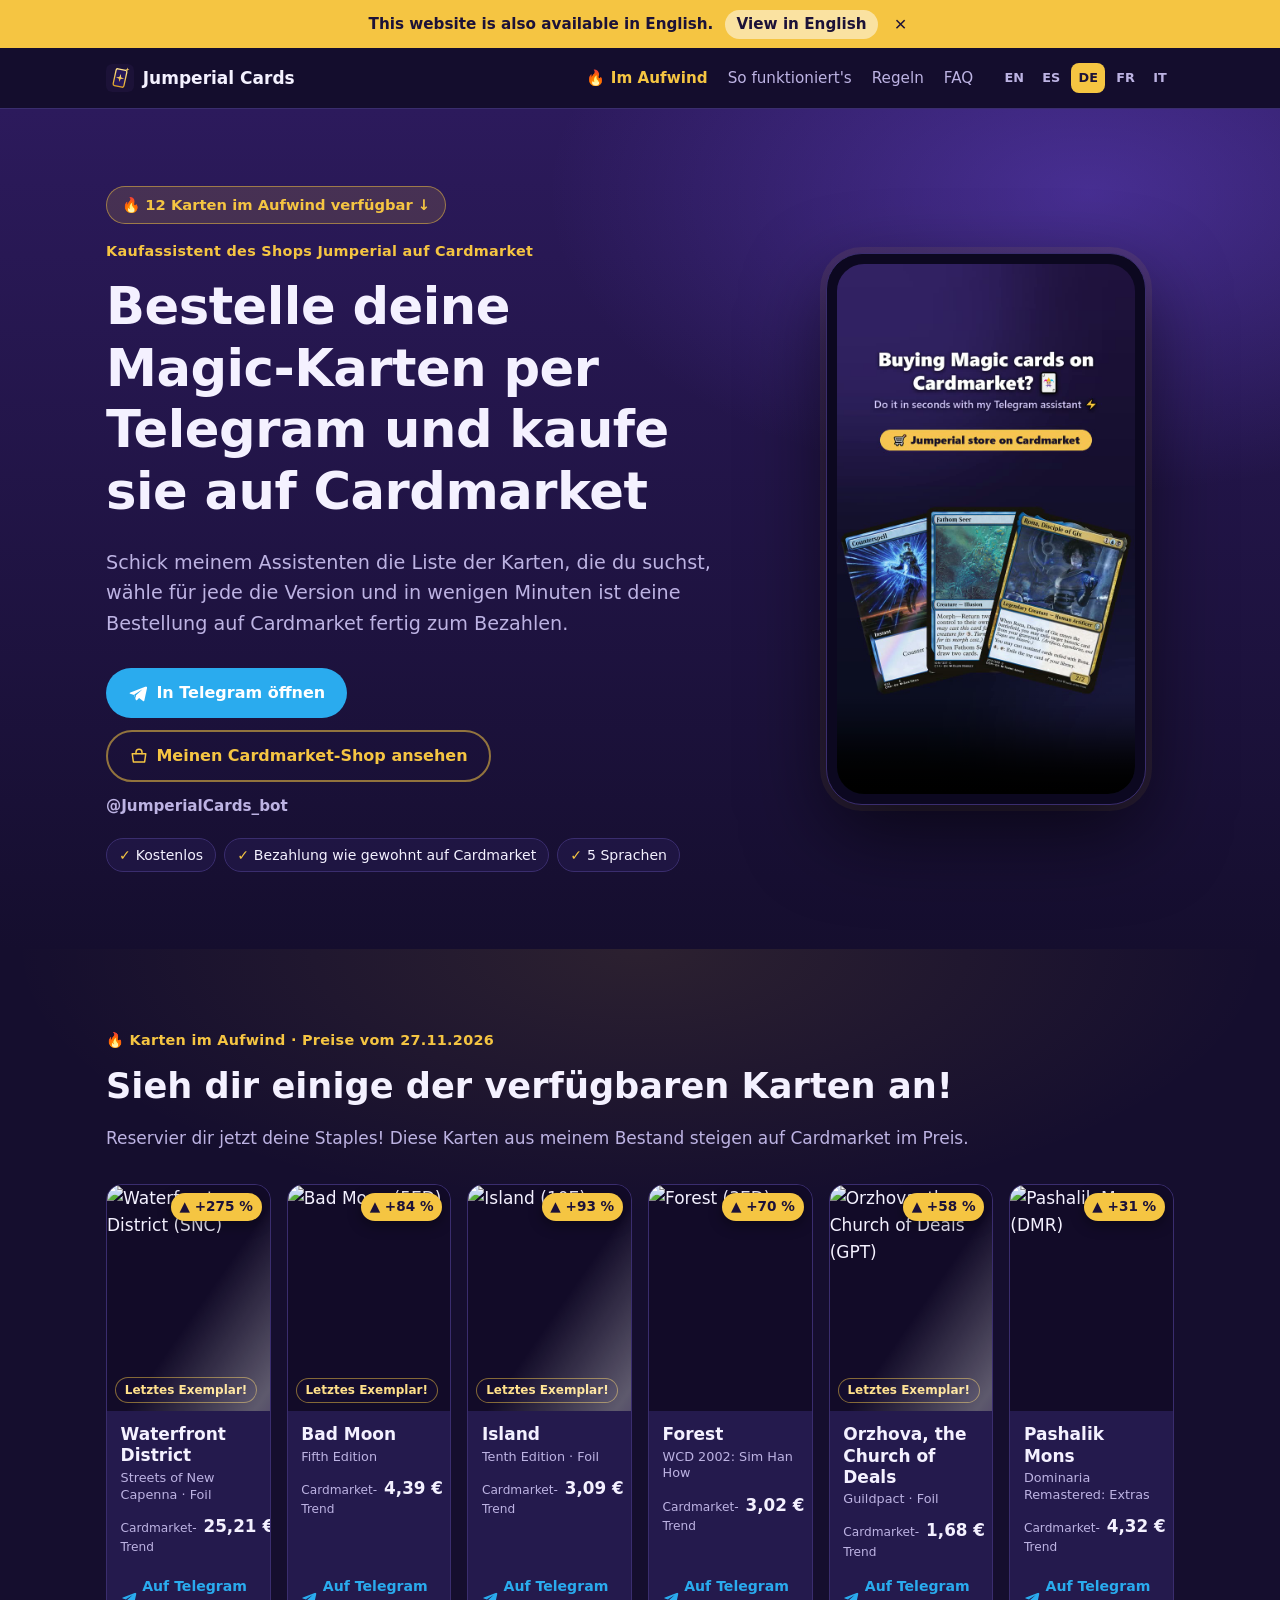
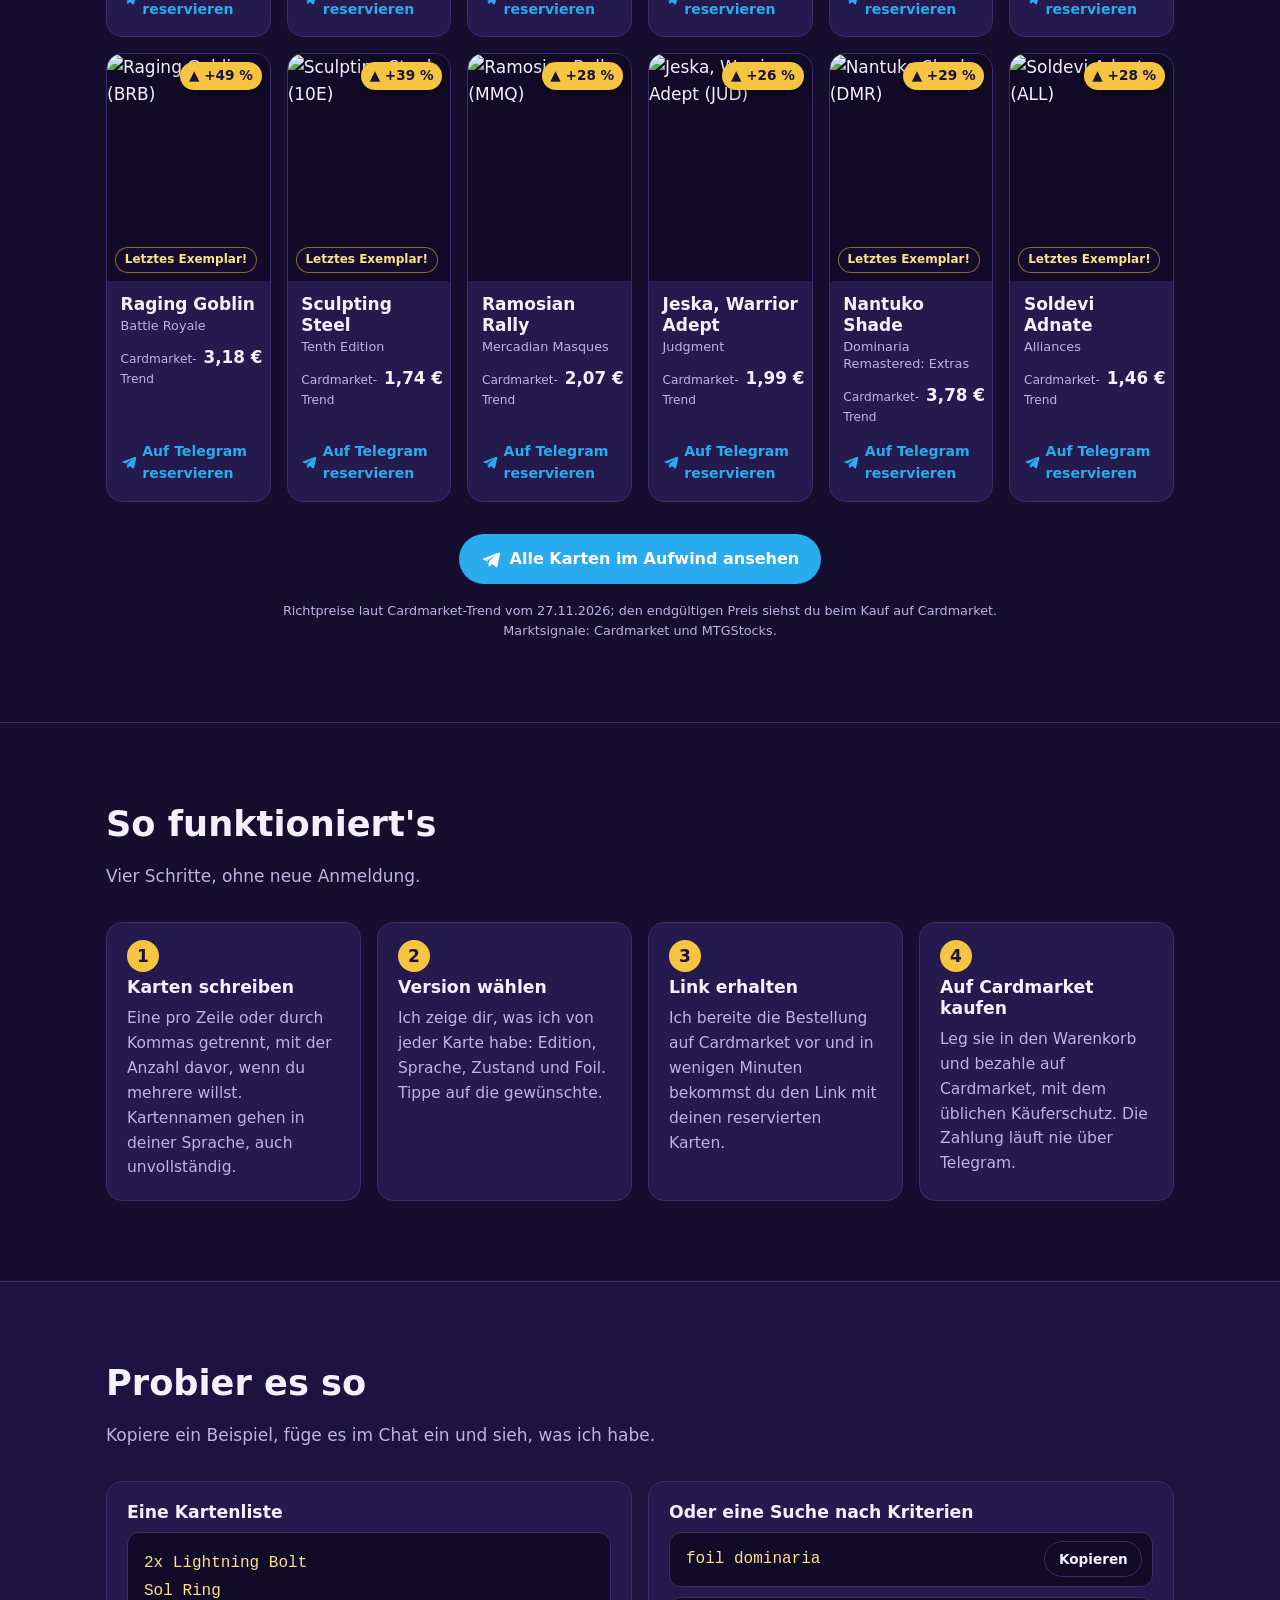
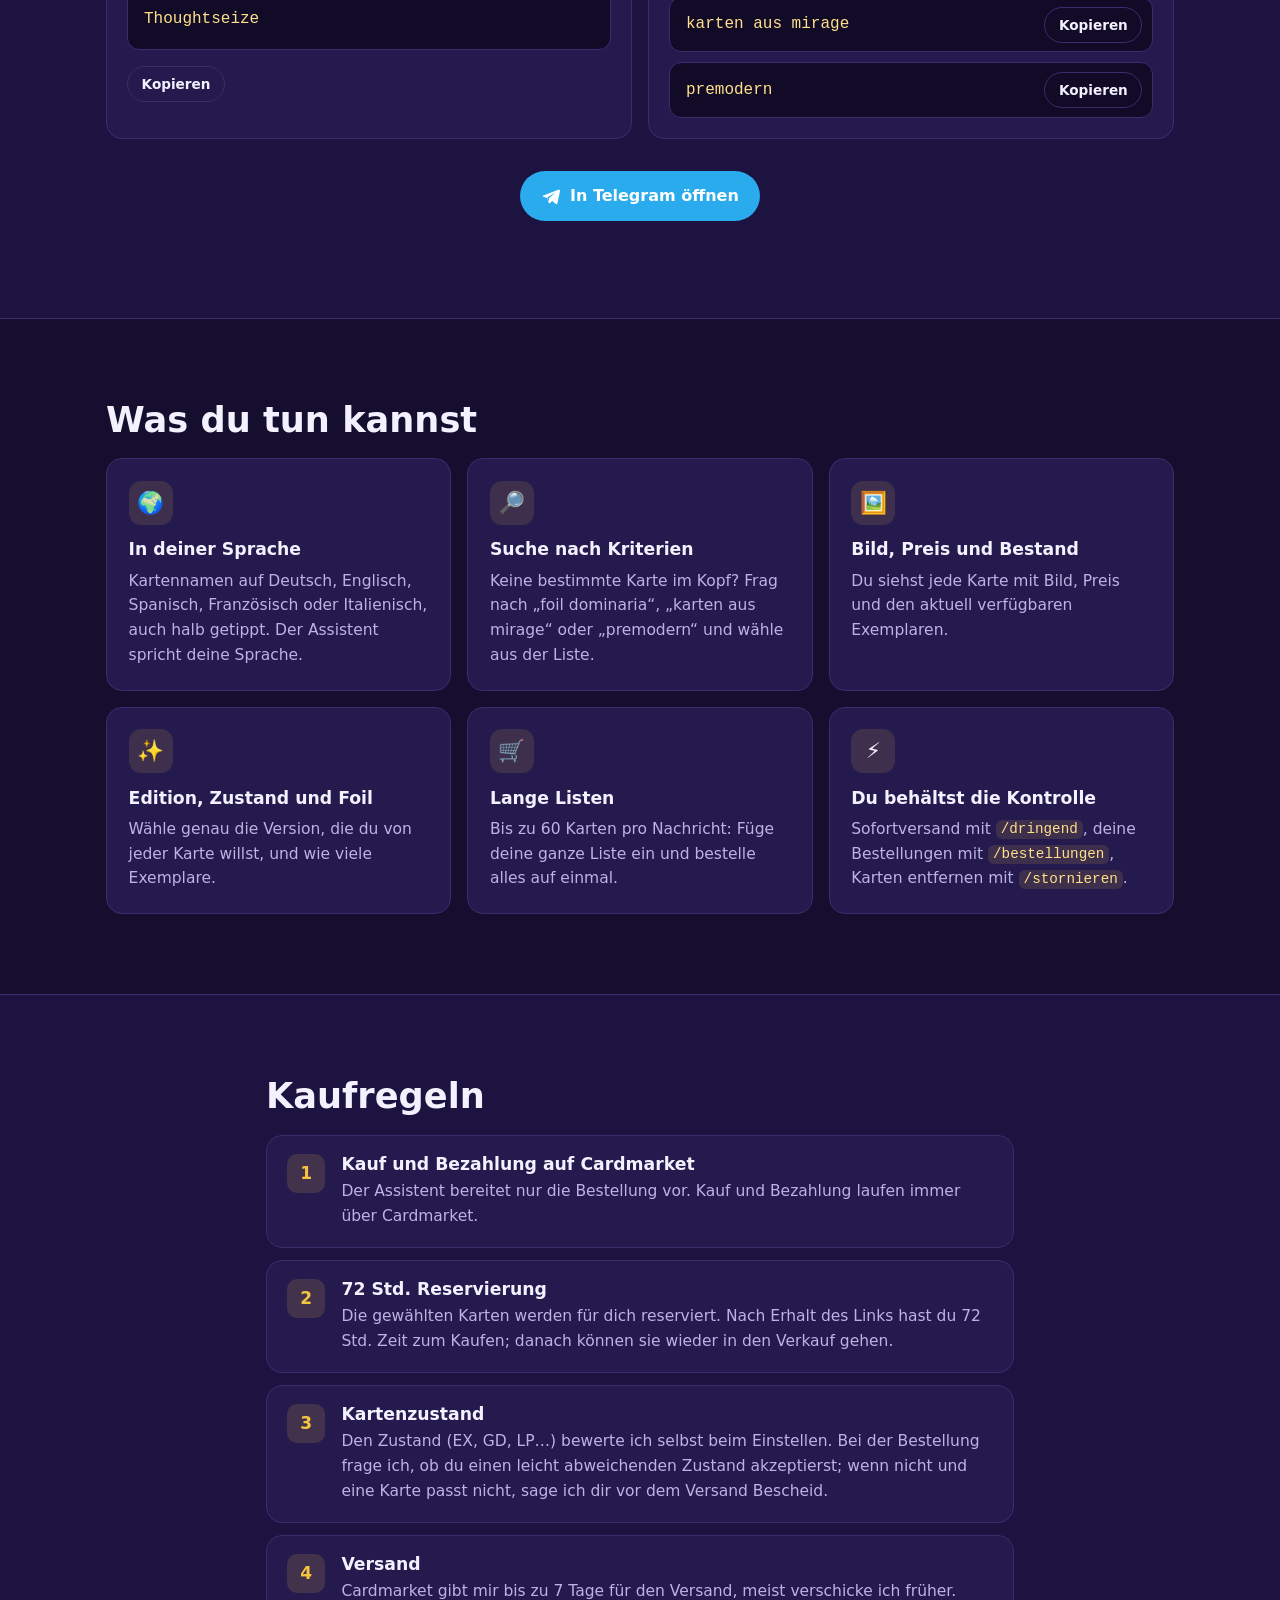
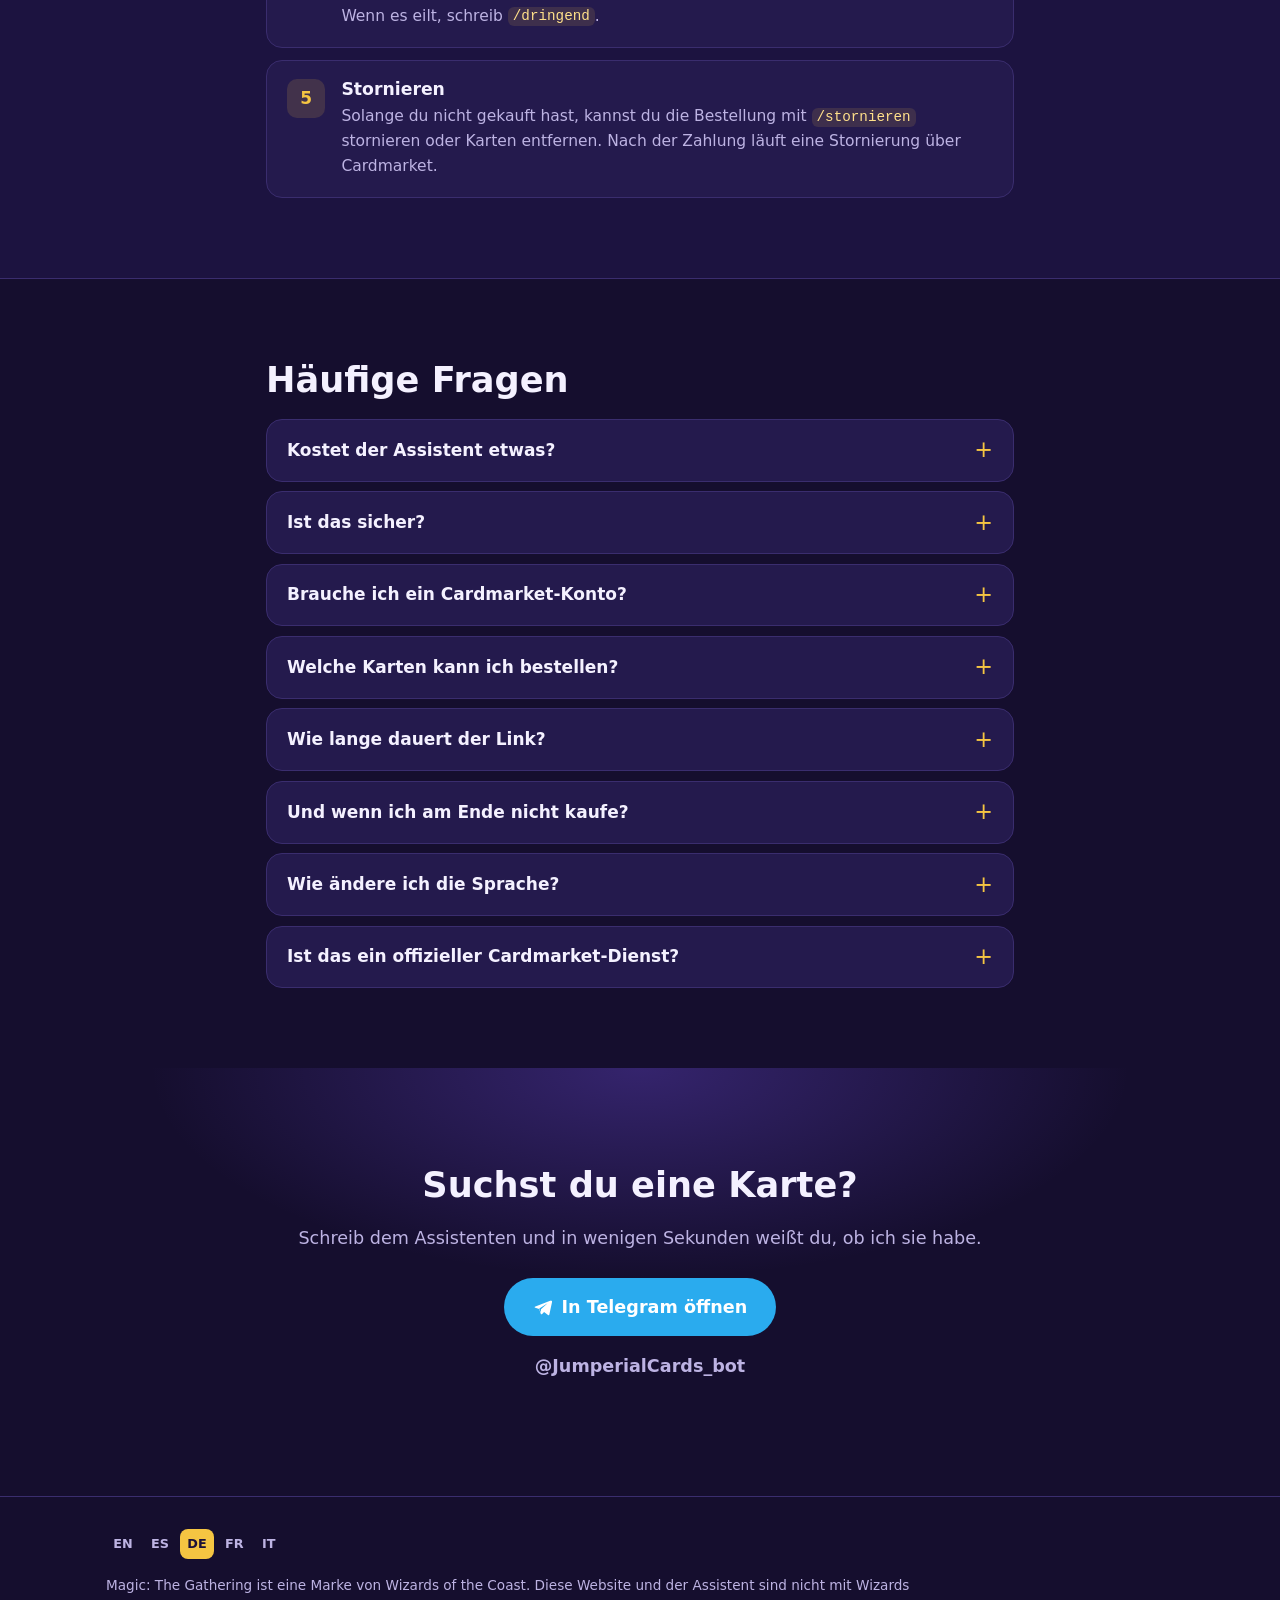
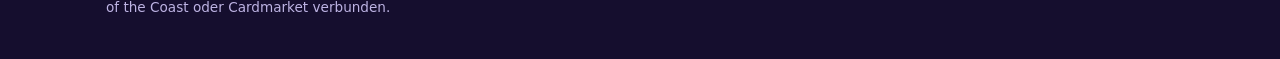
==== commit 7ffa166f: "Cartas en alza 2026-11-27" ====
--- a/de/index.html
+++ b/de/index.html
@@ -73,12 +73,12 @@
 
   <section id="hot" class="section hot">
     <div class="wrap">
-      <p class="eyebrow">🔥 Karten im Aufwind · Preise vom 26.11.2026</p>
+      <p class="eyebrow">🔥 Karten im Aufwind · Preise vom 27.11.2026</p>
       <h2>Sieh dir einige der verfügbaren Karten an!</h2>
       <p class="sub">Reservier dir jetzt deine Staples! Diese Karten aus meinem Bestand steigen auf Cardmarket im Preis.</p>
-      <ul class="hot-strip"><li class="hot-card foil"><a href="https://t.me/JumperialCards_bot?start=c651382f" rel="noopener" aria-label="Auf Telegram reservieren: Waterfront District (SNC)"><div class="hot-img"><img src="https://cards.scryfall.io/normal/front/f/c/fc312a16-5c10-4fa6-bd72-97407b7e46b7.jpg" alt="Waterfront District (SNC)" width="488" height="680" loading="lazy" decoding="async"><span class="hot-badge" title="Anstieg gegenüber ihrem Durchschnittspreis des letzten Monats">▲ +275 %</span><span class="hot-last">Letztes Exemplar!</span></div><div class="hot-info"><strong>Waterfront District</strong><small>Streets of New Capenna · Foil</small><span class="hot-price"><span>Cardmarket-Trend</span><b>25,21 €</b></span><span class="hot-cta"><svg aria-hidden="true" viewBox="0 0 24 24" width="20" height="20"><path fill="currentColor" d="M21.4 4.1 2.9 11.3c-1.3.5-1.2 1.2-.2 1.5l4.7 1.5 1.8 5.6c.2.6.1.9.8.9.5 0 .7-.2 1-.5l2.3-2.2 4.7 3.5c.9.5 1.5.2 1.7-.8l3.1-14.6c.3-1.3-.5-1.9-1.4-1.5ZM9.6 14.6l-.4 4.1-1.6-5 9.9-6.2-7.9 7.1Z"/></svg>Auf Telegram reservieren</span></div></a></li><li class="hot-card"><a href="https://t.me/JumperialCards_bot?start=c9375" rel="noopener" aria-label="Auf Telegram reservieren: Bad Moon (5ED)"><div class="hot-img"><img src="https://cards.scryfall.io/normal/front/6/b/6bb6d665-42f5-4f44-8797-16c0351ab3c0.jpg" alt="Bad Moon (5ED)" width="488" height="680" loading="lazy" decoding="async"><span class="hot-badge" title="Anstieg gegenüber ihrem Durchschnittspreis des letzten Monats">▲ +84 %</span><span class="hot-last">Letztes Exemplar!</span></div><div class="hot-info"><strong>Bad Moon</strong><small>Fifth Edition</small><span class="hot-price"><span>Cardmarket-Trend</span><b>4,39 €</b></span><span class="hot-cta"><svg aria-hidden="true" viewBox="0 0 24 24" width="20" height="20"><path fill="currentColor" d="M21.4 4.1 2.9 11.3c-1.3.5-1.2 1.2-.2 1.5l4.7 1.5 1.8 5.6c.2.6.1.9.8.9.5 0 .7-.2 1-.5l2.3-2.2 4.7 3.5c.9.5 1.5.2 1.7-.8l3.1-14.6c.3-1.3-.5-1.9-1.4-1.5ZM9.6 14.6l-.4 4.1-1.6-5 9.9-6.2-7.9 7.1Z"/></svg>Auf Telegram reservieren</span></div></a></li><li class="hot-card foil"><a href="https://t.me/JumperialCards_bot?start=c16533f" rel="noopener" aria-label="Auf Telegram reservieren: Island (10E)"><div class="hot-img"><img src="https://cards.scryfall.io/normal/front/8/a/8a5328db-c55a-488d-b085-fcfa7be184ca.jpg" alt="Island (10E)" width="488" height="680" loading="lazy" decoding="async"><span class="hot-badge" title="Anstieg gegenüber ihrem Durchschnittspreis des letzten Monats">▲ +93 %</span><span class="hot-last">Letztes Exemplar!</span></div><div class="hot-info"><strong>Island</strong><small>Tenth Edition · Foil</small><span class="hot-price"><span>Cardmarket-Trend</span><b>3,09 €</b></span><span class="hot-cta"><svg aria-hidden="true" viewBox="0 0 24 24" width="20" height="20"><path fill="currentColor" d="M21.4 4.1 2.9 11.3c-1.3.5-1.2 1.2-.2 1.5l4.7 1.5 1.8 5.6c.2.6.1.9.8.9.5 0 .7-.2 1-.5l2.3-2.2 4.7 3.5c.9.5 1.5.2 1.7-.8l3.1-14.6c.3-1.3-.5-1.9-1.4-1.5ZM9.6 14.6l-.4 4.1-1.6-5 9.9-6.2-7.9 7.1Z"/></svg>Auf Telegram reservieren</span></div></a></li><li class="hot-card"><a href="https://t.me/JumperialCards_bot?start=c250042" rel="noopener" aria-label="Auf Telegram reservieren: Forest (3ED)"><div class="hot-img"><img src="https://cards.scryfall.io/normal/front/4/d/4d1e4241-42ef-4b51-8f9b-2ab6aca31dbb.jpg" alt="Forest (3ED)" width="488" height="680" loading="lazy" decoding="async"><span class="hot-badge" title="Anstieg gegenüber ihrem Durchschnittspreis des letzten Monats">▲ +70 %</span></div><div class="hot-info"><strong>Forest</strong><small>WCD 2002: Sim Han How</small><span class="hot-price"><span>Cardmarket-Trend</span><b>3,02 €</b></span><span class="hot-cta"><svg aria-hidden="true" viewBox="0 0 24 24" width="20" height="20"><path fill="currentColor" d="M21.4 4.1 2.9 11.3c-1.3.5-1.2 1.2-.2 1.5l4.7 1.5 1.8 5.6c.2.6.1.9.8.9.5 0 .7-.2 1-.5l2.3-2.2 4.7 3.5c.9.5 1.5.2 1.7-.8l3.1-14.6c.3-1.3-.5-1.9-1.4-1.5ZM9.6 14.6l-.4 4.1-1.6-5 9.9-6.2-7.9 7.1Z"/></svg>Auf Telegram reservieren</span></div></a></li><li class="hot-card foil"><a href="https://t.me/JumperialCards_bot?start=c13227f" rel="noopener" aria-label="Auf Telegram reservieren: Orzhova, the Church of Deals (GPT)"><div class="hot-img"><img src="https://cards.scryfall.io/normal/front/9/0/9015cc09-56c9-4d8f-b241-a0cfaec7e1f1.jpg" alt="Orzhova, the Church of Deals (GPT)" width="488" height="680" loading="lazy" decoding="async"><span class="hot-badge" title="Anstieg gegenüber ihrem Durchschnittspreis des letzten Monats">▲ +58 %</span><span class="hot-last">Letztes Exemplar!</span></div><div class="hot-info"><strong>Orzhova, the Church of Deals</strong><small>Guildpact · Foil</small><span class="hot-price"><span>Cardmarket-Trend</span><b>1,68 €</b></span><span class="hot-cta"><svg aria-hidden="true" viewBox="0 0 24 24" width="20" height="20"><path fill="currentColor" d="M21.4 4.1 2.9 11.3c-1.3.5-1.2 1.2-.2 1.5l4.7 1.5 1.8 5.6c.2.6.1.9.8.9.5 0 .7-.2 1-.5l2.3-2.2 4.7 3.5c.9.5 1.5.2 1.7-.8l3.1-14.6c.3-1.3-.5-1.9-1.4-1.5ZM9.6 14.6l-.4 4.1-1.6-5 9.9-6.2-7.9 7.1Z"/></svg>Auf Telegram reservieren</span></div></a></li><li class="hot-card"><a href="https://t.me/JumperialCards_bot?start=c688492" rel="noopener" aria-label="Auf Telegram reservieren: Pashalik Mons (DMR)"><div class="hot-img"><img src="https://cards.scryfall.io/normal/front/a/6/a62b7671-efde-40b2-9cb1-76339d614d29.jpg" alt="Pashalik Mons (DMR)" width="488" height="680" loading="lazy" decoding="async"><span class="hot-badge" title="Anstieg gegenüber ihrem Durchschnittspreis des letzten Monats">▲ +27 %</span></div><div class="hot-info"><strong>Pashalik Mons</strong><small>Dominaria Remastered: Extras</small><span class="hot-price"><span>Cardmarket-Trend</span><b>4,18 €</b></span><span class="hot-cta"><svg aria-hidden="true" viewBox="0 0 24 24" width="20" height="20"><path fill="currentColor" d="M21.4 4.1 2.9 11.3c-1.3.5-1.2 1.2-.2 1.5l4.7 1.5 1.8 5.6c.2.6.1.9.8.9.5 0 .7-.2 1-.5l2.3-2.2 4.7 3.5c.9.5 1.5.2 1.7-.8l3.1-14.6c.3-1.3-.5-1.9-1.4-1.5ZM9.6 14.6l-.4 4.1-1.6-5 9.9-6.2-7.9 7.1Z"/></svg>Auf Telegram reservieren</span></div></a></li><li class="hot-card"><a href="https://t.me/JumperialCards_bot?start=c14662" rel="noopener" aria-label="Auf Telegram reservieren: Raging Goblin (BRB)"><div class="hot-img"><img src="https://cards.scryfall.io/normal/front/a/b/ab3bbe29-7cfc-4174-aea2-235a6e230836.jpg" alt="Raging Goblin (BRB)" width="488" height="680" loading="lazy" decoding="async"><span class="hot-badge" title="Anstieg gegenüber ihrem Durchschnittspreis des letzten Monats">▲ +49 %</span><span class="hot-last">Letztes Exemplar!</span></div><div class="hot-info"><strong>Raging Goblin</strong><small>Battle Royale</small><span class="hot-price"><span>Cardmarket-Trend</span><b>3,18 €</b></span><span class="hot-cta"><svg aria-hidden="true" viewBox="0 0 24 24" width="20" height="20"><path fill="currentColor" d="M21.4 4.1 2.9 11.3c-1.3.5-1.2 1.2-.2 1.5l4.7 1.5 1.8 5.6c.2.6.1.9.8.9.5 0 .7-.2 1-.5l2.3-2.2 4.7 3.5c.9.5 1.5.2 1.7-.8l3.1-14.6c.3-1.3-.5-1.9-1.4-1.5ZM9.6 14.6l-.4 4.1-1.6-5 9.9-6.2-7.9 7.1Z"/></svg>Auf Telegram reservieren</span></div></a></li><li class="hot-card"><a href="https://t.me/JumperialCards_bot?start=c16506" rel="noopener" aria-label="Auf Telegram reservieren: Sculpting Steel (10E)"><div class="hot-img"><img src="https://cards.scryfall.io/normal/front/4/1/41368983-14f8-4efa-bb60-b0a7ceb3d021.jpg" alt="Sculpting Steel (10E)" width="488" height="680" loading="lazy" decoding="async"><span class="hot-badge" title="Anstieg gegenüber ihrem Durchschnittspreis des letzten Monats">▲ +39 %</span><span class="hot-last">Letztes Exemplar!</span></div><div class="hot-info"><strong>Sculpting Steel</strong><small>Tenth Edition</small><span class="hot-price"><span>Cardmarket-Trend</span><b>1,74 €</b></span><span class="hot-cta"><svg aria-hidden="true" viewBox="0 0 24 24" width="20" height="20"><path fill="currentColor" d="M21.4 4.1 2.9 11.3c-1.3.5-1.2 1.2-.2 1.5l4.7 1.5 1.8 5.6c.2.6.1.9.8.9.5 0 .7-.2 1-.5l2.3-2.2 4.7 3.5c.9.5 1.5.2 1.7-.8l3.1-14.6c.3-1.3-.5-1.9-1.4-1.5ZM9.6 14.6l-.4 4.1-1.6-5 9.9-6.2-7.9 7.1Z"/></svg>Auf Telegram reservieren</span></div></a></li><li class="hot-card"><a href="https://t.me/JumperialCards_bot?start=c2219" rel="noopener" aria-label="Auf Telegram reservieren: Jeska, Warrior Adept (JUD)"><div class="hot-img"><img src="https://cards.scryfall.io/normal/front/1/c/1cf96a59-8b7d-4a5b-adfd-17eeedd95db5.jpg" alt="Jeska, Warrior Adept (JUD)" width="488" height="680" loading="lazy" decoding="async"><span class="hot-badge" title="Anstieg gegenüber ihrem Durchschnittspreis des letzten Monats">▲ +23 %</span></div><div class="hot-info"><strong>Jeska, Warrior Adept</strong><small>Judgment</small><span class="hot-price"><span>Cardmarket-Trend</span><b>1,85 €</b></span><span class="hot-cta"><svg aria-hidden="true" viewBox="0 0 24 24" width="20" height="20"><path fill="currentColor" d="M21.4 4.1 2.9 11.3c-1.3.5-1.2 1.2-.2 1.5l4.7 1.5 1.8 5.6c.2.6.1.9.8.9.5 0 .7-.2 1-.5l2.3-2.2 4.7 3.5c.9.5 1.5.2 1.7-.8l3.1-14.6c.3-1.3-.5-1.9-1.4-1.5ZM9.6 14.6l-.4 4.1-1.6-5 9.9-6.2-7.9 7.1Z"/></svg>Auf Telegram reservieren</span></div></a></li><li class="hot-card"><a href="https://t.me/JumperialCards_bot?start=c3988" rel="noopener" aria-label="Auf Telegram reservieren: Keldon Firebombers (PCY)"><div class="hot-img"><img src="https://cards.scryfall.io/normal/front/d/3/d3fc78b5-c259-4c67-810c-99655e72c2da.jpg" alt="Keldon Firebombers (PCY)" width="488" height="680" loading="lazy" decoding="async"><span class="hot-badge" title="Anstieg gegenüber ihrem Durchschnittspreis des letzten Monats">▲ +20 %</span><span class="hot-last">Letztes Exemplar!</span></div><div class="hot-info"><strong>Keldon Firebombers</strong><small>Prophecy</small><span class="hot-price"><span>Cardmarket-Trend</span><b>1,69 €</b></span><span class="hot-cta"><svg aria-hidden="true" viewBox="0 0 24 24" width="20" height="20"><path fill="currentColor" d="M21.4 4.1 2.9 11.3c-1.3.5-1.2 1.2-.2 1.5l4.7 1.5 1.8 5.6c.2.6.1.9.8.9.5 0 .7-.2 1-.5l2.3-2.2 4.7 3.5c.9.5 1.5.2 1.7-.8l3.1-14.6c.3-1.3-.5-1.9-1.4-1.5ZM9.6 14.6l-.4 4.1-1.6-5 9.9-6.2-7.9 7.1Z"/></svg>Auf Telegram reservieren</span></div></a></li><li class="hot-card"><a href="https://t.me/JumperialCards_bot?start=c7877" rel="noopener" aria-label="Auf Telegram reservieren: Soldevi Adnate (ALL)"><div class="hot-img"><img src="https://cards.scryfall.io/normal/front/8/b/8b2651b0-1ab2-4d7e-834f-7505797da474.jpg" alt="Soldevi Adnate (ALL)" width="488" height="680" loading="lazy" decoding="async"><span class="hot-badge" title="Anstieg gegenüber ihrem Durchschnittspreis des letzten Monats">▲ +24 %</span><span class="hot-last">Letztes Exemplar!</span></div><div class="hot-info"><strong>Soldevi Adnate</strong><small>Alliances</small><span class="hot-price"><span>Cardmarket-Trend</span><b>1,39 €</b></span><span class="hot-cta"><svg aria-hidden="true" viewBox="0 0 24 24" width="20" height="20"><path fill="currentColor" d="M21.4 4.1 2.9 11.3c-1.3.5-1.2 1.2-.2 1.5l4.7 1.5 1.8 5.6c.2.6.1.9.8.9.5 0 .7-.2 1-.5l2.3-2.2 4.7 3.5c.9.5 1.5.2 1.7-.8l3.1-14.6c.3-1.3-.5-1.9-1.4-1.5ZM9.6 14.6l-.4 4.1-1.6-5 9.9-6.2-7.9 7.1Z"/></svg>Auf Telegram reservieren</span></div></a></li><li class="hot-card"><a href="https://t.me/JumperialCards_bot?start=c608626" rel="noopener" aria-label="Auf Telegram reservieren: Shorikai, Genesis Engine (NEC)"><div class="hot-img"><img src="https://cards.scryfall.io/normal/front/9/6/969ac7dd-f3aa-4888-9ff0-d16a31b5e7a9.jpg" alt="Shorikai, Genesis Engine (NEC)" width="488" height="680" loading="lazy" decoding="async"><span class="hot-badge" title="Anstieg gegenüber ihrem Durchschnittspreis des letzten Monats">▲ +17 %</span><span class="hot-last">Letztes Exemplar!</span></div><div class="hot-info"><strong>Shorikai, Genesis Engine</strong><small>Commander: Kamigawa: Neon Dynasty</small><span class="hot-price"><span>Cardmarket-Trend</span><b>3,82 €</b></span><span class="hot-cta"><svg aria-hidden="true" viewBox="0 0 24 24" width="20" height="20"><path fill="currentColor" d="M21.4 4.1 2.9 11.3c-1.3.5-1.2 1.2-.2 1.5l4.7 1.5 1.8 5.6c.2.6.1.9.8.9.5 0 .7-.2 1-.5l2.3-2.2 4.7 3.5c.9.5 1.5.2 1.7-.8l3.1-14.6c.3-1.3-.5-1.9-1.4-1.5ZM9.6 14.6l-.4 4.1-1.6-5 9.9-6.2-7.9 7.1Z"/></svg>Auf Telegram reservieren</span></div></a></li></ul>
+      <ul class="hot-strip"><li class="hot-card foil"><a href="https://t.me/JumperialCards_bot?start=c651382f" rel="noopener" aria-label="Auf Telegram reservieren: Waterfront District (SNC)"><div class="hot-img"><img src="https://cards.scryfall.io/normal/front/f/c/fc312a16-5c10-4fa6-bd72-97407b7e46b7.jpg" alt="Waterfront District (SNC)" width="488" height="680" loading="lazy" decoding="async"><span class="hot-badge" title="Anstieg gegenüber ihrem Durchschnittspreis des letzten Monats">▲ +275 %</span><span class="hot-last">Letztes Exemplar!</span></div><div class="hot-info"><strong>Waterfront District</strong><small>Streets of New Capenna · Foil</small><span class="hot-price"><span>Cardmarket-Trend</span><b>25,21 €</b></span><span class="hot-cta"><svg aria-hidden="true" viewBox="0 0 24 24" width="20" height="20"><path fill="currentColor" d="M21.4 4.1 2.9 11.3c-1.3.5-1.2 1.2-.2 1.5l4.7 1.5 1.8 5.6c.2.6.1.9.8.9.5 0 .7-.2 1-.5l2.3-2.2 4.7 3.5c.9.5 1.5.2 1.7-.8l3.1-14.6c.3-1.3-.5-1.9-1.4-1.5ZM9.6 14.6l-.4 4.1-1.6-5 9.9-6.2-7.9 7.1Z"/></svg>Auf Telegram reservieren</span></div></a></li><li class="hot-card"><a href="https://t.me/JumperialCards_bot?start=c9375" rel="noopener" aria-label="Auf Telegram reservieren: Bad Moon (5ED)"><div class="hot-img"><img src="https://cards.scryfall.io/normal/front/6/b/6bb6d665-42f5-4f44-8797-16c0351ab3c0.jpg" alt="Bad Moon (5ED)" width="488" height="680" loading="lazy" decoding="async"><span class="hot-badge" title="Anstieg gegenüber ihrem Durchschnittspreis des letzten Monats">▲ +84 %</span><span class="hot-last">Letztes Exemplar!</span></div><div class="hot-info"><strong>Bad Moon</strong><small>Fifth Edition</small><span class="hot-price"><span>Cardmarket-Trend</span><b>4,39 €</b></span><span class="hot-cta"><svg aria-hidden="true" viewBox="0 0 24 24" width="20" height="20"><path fill="currentColor" d="M21.4 4.1 2.9 11.3c-1.3.5-1.2 1.2-.2 1.5l4.7 1.5 1.8 5.6c.2.6.1.9.8.9.5 0 .7-.2 1-.5l2.3-2.2 4.7 3.5c.9.5 1.5.2 1.7-.8l3.1-14.6c.3-1.3-.5-1.9-1.4-1.5ZM9.6 14.6l-.4 4.1-1.6-5 9.9-6.2-7.9 7.1Z"/></svg>Auf Telegram reservieren</span></div></a></li><li class="hot-card foil"><a href="https://t.me/JumperialCards_bot?start=c16533f" rel="noopener" aria-label="Auf Telegram reservieren: Island (10E)"><div class="hot-img"><img src="https://cards.scryfall.io/normal/front/8/a/8a5328db-c55a-488d-b085-fcfa7be184ca.jpg" alt="Island (10E)" width="488" height="680" loading="lazy" decoding="async"><span class="hot-badge" title="Anstieg gegenüber ihrem Durchschnittspreis des letzten Monats">▲ +93 %</span><span class="hot-last">Letztes Exemplar!</span></div><div class="hot-info"><strong>Island</strong><small>Tenth Edition · Foil</small><span class="hot-price"><span>Cardmarket-Trend</span><b>3,09 €</b></span><span class="hot-cta"><svg aria-hidden="true" viewBox="0 0 24 24" width="20" height="20"><path fill="currentColor" d="M21.4 4.1 2.9 11.3c-1.3.5-1.2 1.2-.2 1.5l4.7 1.5 1.8 5.6c.2.6.1.9.8.9.5 0 .7-.2 1-.5l2.3-2.2 4.7 3.5c.9.5 1.5.2 1.7-.8l3.1-14.6c.3-1.3-.5-1.9-1.4-1.5ZM9.6 14.6l-.4 4.1-1.6-5 9.9-6.2-7.9 7.1Z"/></svg>Auf Telegram reservieren</span></div></a></li><li class="hot-card"><a href="https://t.me/JumperialCards_bot?start=c250042" rel="noopener" aria-label="Auf Telegram reservieren: Forest (3ED)"><div class="hot-img"><img src="https://cards.scryfall.io/normal/front/4/d/4d1e4241-42ef-4b51-8f9b-2ab6aca31dbb.jpg" alt="Forest (3ED)" width="488" height="680" loading="lazy" decoding="async"><span class="hot-badge" title="Anstieg gegenüber ihrem Durchschnittspreis des letzten Monats">▲ +70 %</span></div><div class="hot-info"><strong>Forest</strong><small>WCD 2002: Sim Han How</small><span class="hot-price"><span>Cardmarket-Trend</span><b>3,02 €</b></span><span class="hot-cta"><svg aria-hidden="true" viewBox="0 0 24 24" width="20" height="20"><path fill="currentColor" d="M21.4 4.1 2.9 11.3c-1.3.5-1.2 1.2-.2 1.5l4.7 1.5 1.8 5.6c.2.6.1.9.8.9.5 0 .7-.2 1-.5l2.3-2.2 4.7 3.5c.9.5 1.5.2 1.7-.8l3.1-14.6c.3-1.3-.5-1.9-1.4-1.5ZM9.6 14.6l-.4 4.1-1.6-5 9.9-6.2-7.9 7.1Z"/></svg>Auf Telegram reservieren</span></div></a></li><li class="hot-card foil"><a href="https://t.me/JumperialCards_bot?start=c13227f" rel="noopener" aria-label="Auf Telegram reservieren: Orzhova, the Church of Deals (GPT)"><div class="hot-img"><img src="https://cards.scryfall.io/normal/front/9/0/9015cc09-56c9-4d8f-b241-a0cfaec7e1f1.jpg" alt="Orzhova, the Church of Deals (GPT)" width="488" height="680" loading="lazy" decoding="async"><span class="hot-badge" title="Anstieg gegenüber ihrem Durchschnittspreis des letzten Monats">▲ +58 %</span><span class="hot-last">Letztes Exemplar!</span></div><div class="hot-info"><strong>Orzhova, the Church of Deals</strong><small>Guildpact · Foil</small><span class="hot-price"><span>Cardmarket-Trend</span><b>1,68 €</b></span><span class="hot-cta"><svg aria-hidden="true" viewBox="0 0 24 24" width="20" height="20"><path fill="currentColor" d="M21.4 4.1 2.9 11.3c-1.3.5-1.2 1.2-.2 1.5l4.7 1.5 1.8 5.6c.2.6.1.9.8.9.5 0 .7-.2 1-.5l2.3-2.2 4.7 3.5c.9.5 1.5.2 1.7-.8l3.1-14.6c.3-1.3-.5-1.9-1.4-1.5ZM9.6 14.6l-.4 4.1-1.6-5 9.9-6.2-7.9 7.1Z"/></svg>Auf Telegram reservieren</span></div></a></li><li class="hot-card"><a href="https://t.me/JumperialCards_bot?start=c688492" rel="noopener" aria-label="Auf Telegram reservieren: Pashalik Mons (DMR)"><div class="hot-img"><img src="https://cards.scryfall.io/normal/front/a/6/a62b7671-efde-40b2-9cb1-76339d614d29.jpg" alt="Pashalik Mons (DMR)" width="488" height="680" loading="lazy" decoding="async"><span class="hot-badge" title="Anstieg gegenüber ihrem Durchschnittspreis des letzten Monats">▲ +31 %</span></div><div class="hot-info"><strong>Pashalik Mons</strong><small>Dominaria Remastered: Extras</small><span class="hot-price"><span>Cardmarket-Trend</span><b>4,32 €</b></span><span class="hot-cta"><svg aria-hidden="true" viewBox="0 0 24 24" width="20" height="20"><path fill="currentColor" d="M21.4 4.1 2.9 11.3c-1.3.5-1.2 1.2-.2 1.5l4.7 1.5 1.8 5.6c.2.6.1.9.8.9.5 0 .7-.2 1-.5l2.3-2.2 4.7 3.5c.9.5 1.5.2 1.7-.8l3.1-14.6c.3-1.3-.5-1.9-1.4-1.5ZM9.6 14.6l-.4 4.1-1.6-5 9.9-6.2-7.9 7.1Z"/></svg>Auf Telegram reservieren</span></div></a></li><li class="hot-card"><a href="https://t.me/JumperialCards_bot?start=c14662" rel="noopener" aria-label="Auf Telegram reservieren: Raging Goblin (BRB)"><div class="hot-img"><img src="https://cards.scryfall.io/normal/front/a/b/ab3bbe29-7cfc-4174-aea2-235a6e230836.jpg" alt="Raging Goblin (BRB)" width="488" height="680" loading="lazy" decoding="async"><span class="hot-badge" title="Anstieg gegenüber ihrem Durchschnittspreis des letzten Monats">▲ +49 %</span><span class="hot-last">Letztes Exemplar!</span></div><div class="hot-info"><strong>Raging Goblin</strong><small>Battle Royale</small><span class="hot-price"><span>Cardmarket-Trend</span><b>3,18 €</b></span><span class="hot-cta"><svg aria-hidden="true" viewBox="0 0 24 24" width="20" height="20"><path fill="currentColor" d="M21.4 4.1 2.9 11.3c-1.3.5-1.2 1.2-.2 1.5l4.7 1.5 1.8 5.6c.2.6.1.9.8.9.5 0 .7-.2 1-.5l2.3-2.2 4.7 3.5c.9.5 1.5.2 1.7-.8l3.1-14.6c.3-1.3-.5-1.9-1.4-1.5ZM9.6 14.6l-.4 4.1-1.6-5 9.9-6.2-7.9 7.1Z"/></svg>Auf Telegram reservieren</span></div></a></li><li class="hot-card"><a href="https://t.me/JumperialCards_bot?start=c16506" rel="noopener" aria-label="Auf Telegram reservieren: Sculpting Steel (10E)"><div class="hot-img"><img src="https://cards.scryfall.io/normal/front/4/1/41368983-14f8-4efa-bb60-b0a7ceb3d021.jpg" alt="Sculpting Steel (10E)" width="488" height="680" loading="lazy" decoding="async"><span class="hot-badge" title="Anstieg gegenüber ihrem Durchschnittspreis des letzten Monats">▲ +39 %</span><span class="hot-last">Letztes Exemplar!</span></div><div class="hot-info"><strong>Sculpting Steel</strong><small>Tenth Edition</small><span class="hot-price"><span>Cardmarket-Trend</span><b>1,74 €</b></span><span class="hot-cta"><svg aria-hidden="true" viewBox="0 0 24 24" width="20" height="20"><path fill="currentColor" d="M21.4 4.1 2.9 11.3c-1.3.5-1.2 1.2-.2 1.5l4.7 1.5 1.8 5.6c.2.6.1.9.8.9.5 0 .7-.2 1-.5l2.3-2.2 4.7 3.5c.9.5 1.5.2 1.7-.8l3.1-14.6c.3-1.3-.5-1.9-1.4-1.5ZM9.6 14.6l-.4 4.1-1.6-5 9.9-6.2-7.9 7.1Z"/></svg>Auf Telegram reservieren</span></div></a></li><li class="hot-card"><a href="https://t.me/JumperialCards_bot?start=c11411" rel="noopener" aria-label="Auf Telegram reservieren: Ramosian Rally (MMQ)"><div class="hot-img"><img src="https://cards.scryfall.io/normal/front/7/f/7fc0ff04-43e7-4a0d-b7e2-8bab72cc6cc0.jpg" alt="Ramosian Rally (MMQ)" width="488" height="680" loading="lazy" decoding="async"><span class="hot-badge" title="Anstieg gegenüber ihrem Durchschnittspreis des letzten Monats">▲ +28 %</span></div><div class="hot-info"><strong>Ramosian Rally</strong><small>Mercadian Masques</small><span class="hot-price"><span>Cardmarket-Trend</span><b>2,07 €</b></span><span class="hot-cta"><svg aria-hidden="true" viewBox="0 0 24 24" width="20" height="20"><path fill="currentColor" d="M21.4 4.1 2.9 11.3c-1.3.5-1.2 1.2-.2 1.5l4.7 1.5 1.8 5.6c.2.6.1.9.8.9.5 0 .7-.2 1-.5l2.3-2.2 4.7 3.5c.9.5 1.5.2 1.7-.8l3.1-14.6c.3-1.3-.5-1.9-1.4-1.5ZM9.6 14.6l-.4 4.1-1.6-5 9.9-6.2-7.9 7.1Z"/></svg>Auf Telegram reservieren</span></div></a></li><li class="hot-card"><a href="https://t.me/JumperialCards_bot?start=c2219" rel="noopener" aria-label="Auf Telegram reservieren: Jeska, Warrior Adept (JUD)"><div class="hot-img"><img src="https://cards.scryfall.io/normal/front/1/c/1cf96a59-8b7d-4a5b-adfd-17eeedd95db5.jpg" alt="Jeska, Warrior Adept (JUD)" width="488" height="680" loading="lazy" decoding="async"><span class="hot-badge" title="Anstieg gegenüber ihrem Durchschnittspreis des letzten Monats">▲ +26 %</span></div><div class="hot-info"><strong>Jeska, Warrior Adept</strong><small>Judgment</small><span class="hot-price"><span>Cardmarket-Trend</span><b>1,99 €</b></span><span class="hot-cta"><svg aria-hidden="true" viewBox="0 0 24 24" width="20" height="20"><path fill="currentColor" d="M21.4 4.1 2.9 11.3c-1.3.5-1.2 1.2-.2 1.5l4.7 1.5 1.8 5.6c.2.6.1.9.8.9.5 0 .7-.2 1-.5l2.3-2.2 4.7 3.5c.9.5 1.5.2 1.7-.8l3.1-14.6c.3-1.3-.5-1.9-1.4-1.5ZM9.6 14.6l-.4 4.1-1.6-5 9.9-6.2-7.9 7.1Z"/></svg>Auf Telegram reservieren</span></div></a></li><li class="hot-card"><a href="https://t.me/JumperialCards_bot?start=c688848" rel="noopener" aria-label="Auf Telegram reservieren: Nantuko Shade (DMR)"><div class="hot-img"><img src="https://cards.scryfall.io/normal/front/a/4/a48375e7-46b6-45a7-9d19-f7b7de85fe55.jpg" alt="Nantuko Shade (DMR)" width="488" height="680" loading="lazy" decoding="async"><span class="hot-badge" title="Anstieg gegenüber ihrem Durchschnittspreis des letzten Monats">▲ +29 %</span><span class="hot-last">Letztes Exemplar!</span></div><div class="hot-info"><strong>Nantuko Shade</strong><small>Dominaria Remastered: Extras</small><span class="hot-price"><span>Cardmarket-Trend</span><b>3,78 €</b></span><span class="hot-cta"><svg aria-hidden="true" viewBox="0 0 24 24" width="20" height="20"><path fill="currentColor" d="M21.4 4.1 2.9 11.3c-1.3.5-1.2 1.2-.2 1.5l4.7 1.5 1.8 5.6c.2.6.1.9.8.9.5 0 .7-.2 1-.5l2.3-2.2 4.7 3.5c.9.5 1.5.2 1.7-.8l3.1-14.6c.3-1.3-.5-1.9-1.4-1.5ZM9.6 14.6l-.4 4.1-1.6-5 9.9-6.2-7.9 7.1Z"/></svg>Auf Telegram reservieren</span></div></a></li><li class="hot-card"><a href="https://t.me/JumperialCards_bot?start=c7877" rel="noopener" aria-label="Auf Telegram reservieren: Soldevi Adnate (ALL)"><div class="hot-img"><img src="https://cards.scryfall.io/normal/front/8/b/8b2651b0-1ab2-4d7e-834f-7505797da474.jpg" alt="Soldevi Adnate (ALL)" width="488" height="680" loading="lazy" decoding="async"><span class="hot-badge" title="Anstieg gegenüber ihrem Durchschnittspreis des letzten Monats">▲ +28 %</span><span class="hot-last">Letztes Exemplar!</span></div><div class="hot-info"><strong>Soldevi Adnate</strong><small>Alliances</small><span class="hot-price"><span>Cardmarket-Trend</span><b>1,46 €</b></span><span class="hot-cta"><svg aria-hidden="true" viewBox="0 0 24 24" width="20" height="20"><path fill="currentColor" d="M21.4 4.1 2.9 11.3c-1.3.5-1.2 1.2-.2 1.5l4.7 1.5 1.8 5.6c.2.6.1.9.8.9.5 0 .7-.2 1-.5l2.3-2.2 4.7 3.5c.9.5 1.5.2 1.7-.8l3.1-14.6c.3-1.3-.5-1.9-1.4-1.5ZM9.6 14.6l-.4 4.1-1.6-5 9.9-6.2-7.9 7.1Z"/></svg>Auf Telegram reservieren</span></div></a></li></ul>
       <p class="center"><a class="btn btn-tg" href="https://t.me/JumperialCards_bot?start=trending" rel="noopener"><svg aria-hidden="true" viewBox="0 0 24 24" width="20" height="20"><path fill="currentColor" d="M21.4 4.1 2.9 11.3c-1.3.5-1.2 1.2-.2 1.5l4.7 1.5 1.8 5.6c.2.6.1.9.8.9.5 0 .7-.2 1-.5l2.3-2.2 4.7 3.5c.9.5 1.5.2 1.7-.8l3.1-14.6c.3-1.3-.5-1.9-1.4-1.5ZM9.6 14.6l-.4 4.1-1.6-5 9.9-6.2-7.9 7.1Z"/></svg>Alle Karten im Aufwind ansehen</a></p>
-      <p class="hot-note">Richtpreise laut Cardmarket-Trend vom 26.11.2026; den endgültigen Preis siehst du beim Kauf auf Cardmarket. Marktsignale: Cardmarket und MTGStocks.</p>
+      <p class="hot-note">Richtpreise laut Cardmarket-Trend vom 27.11.2026; den endgültigen Preis siehst du beim Kauf auf Cardmarket. Marktsignale: Cardmarket und MTGStocks.</p>
     </div>
   </section>
 
